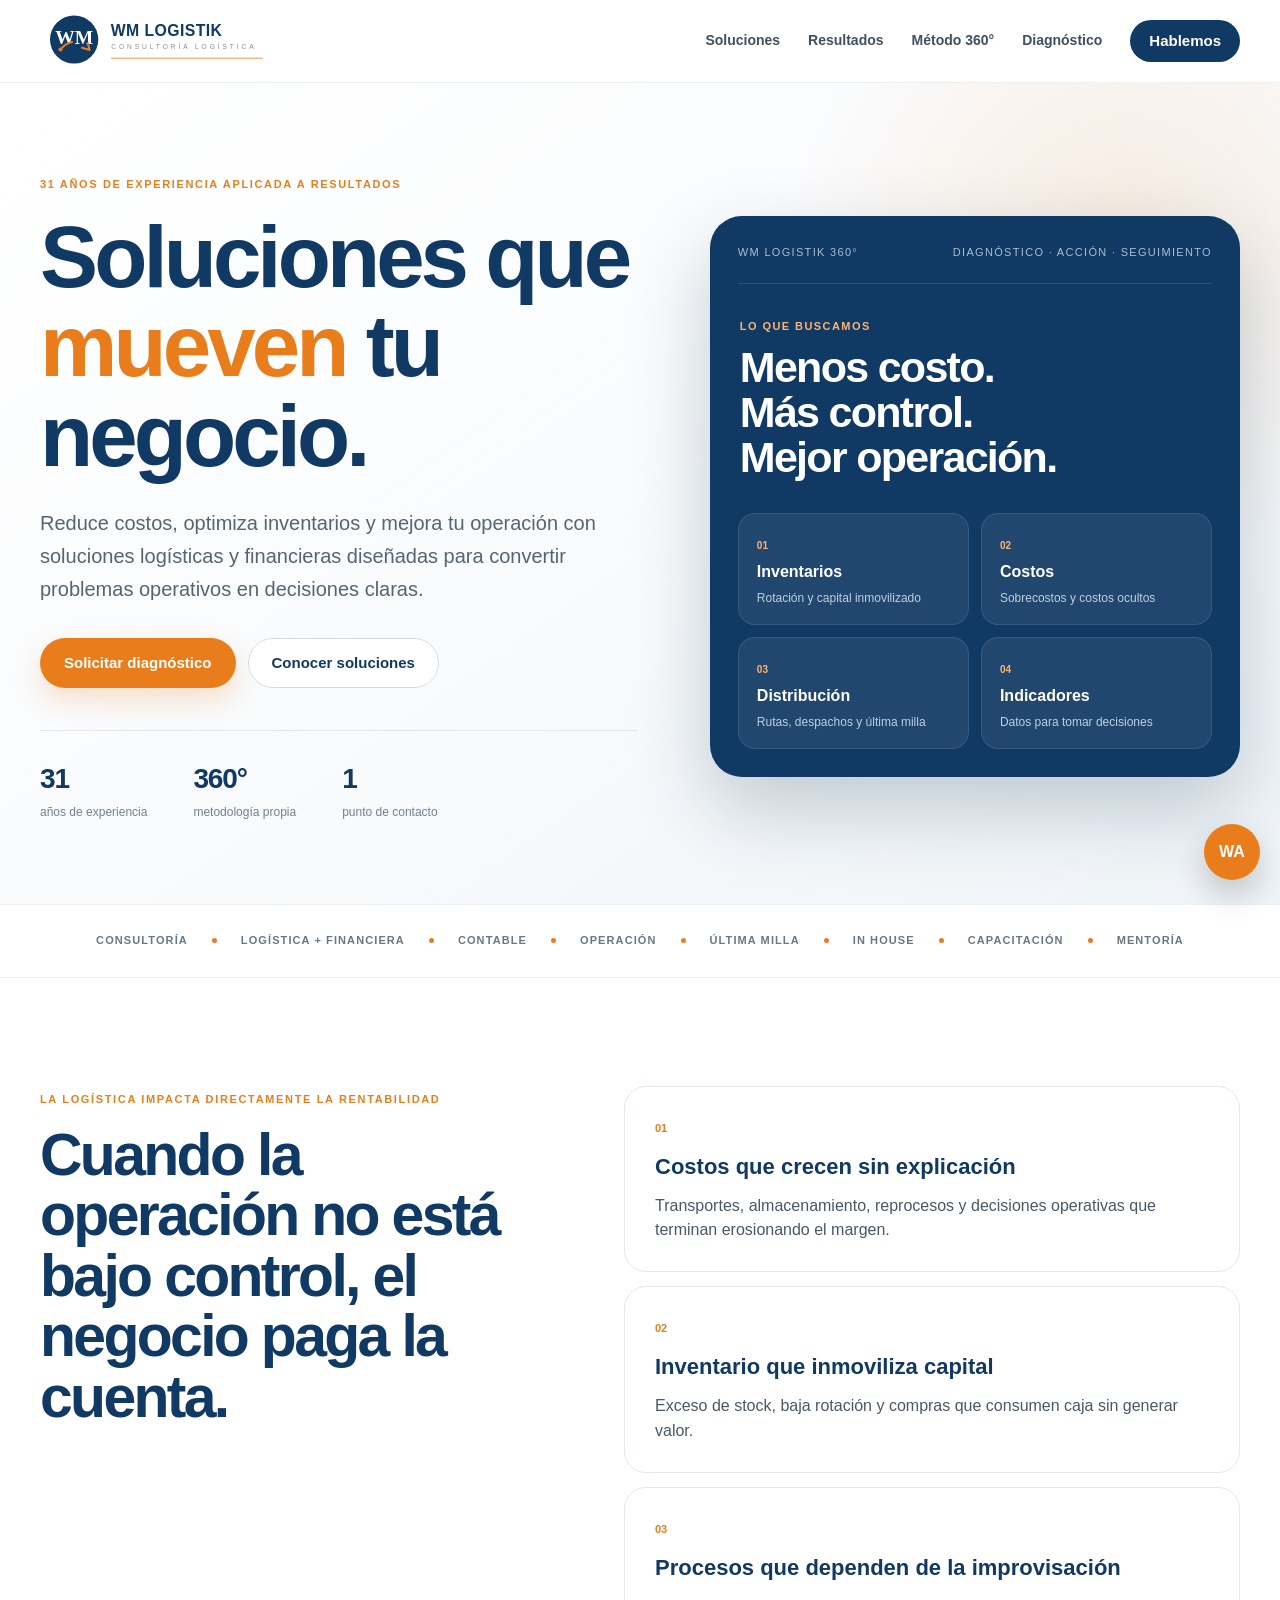
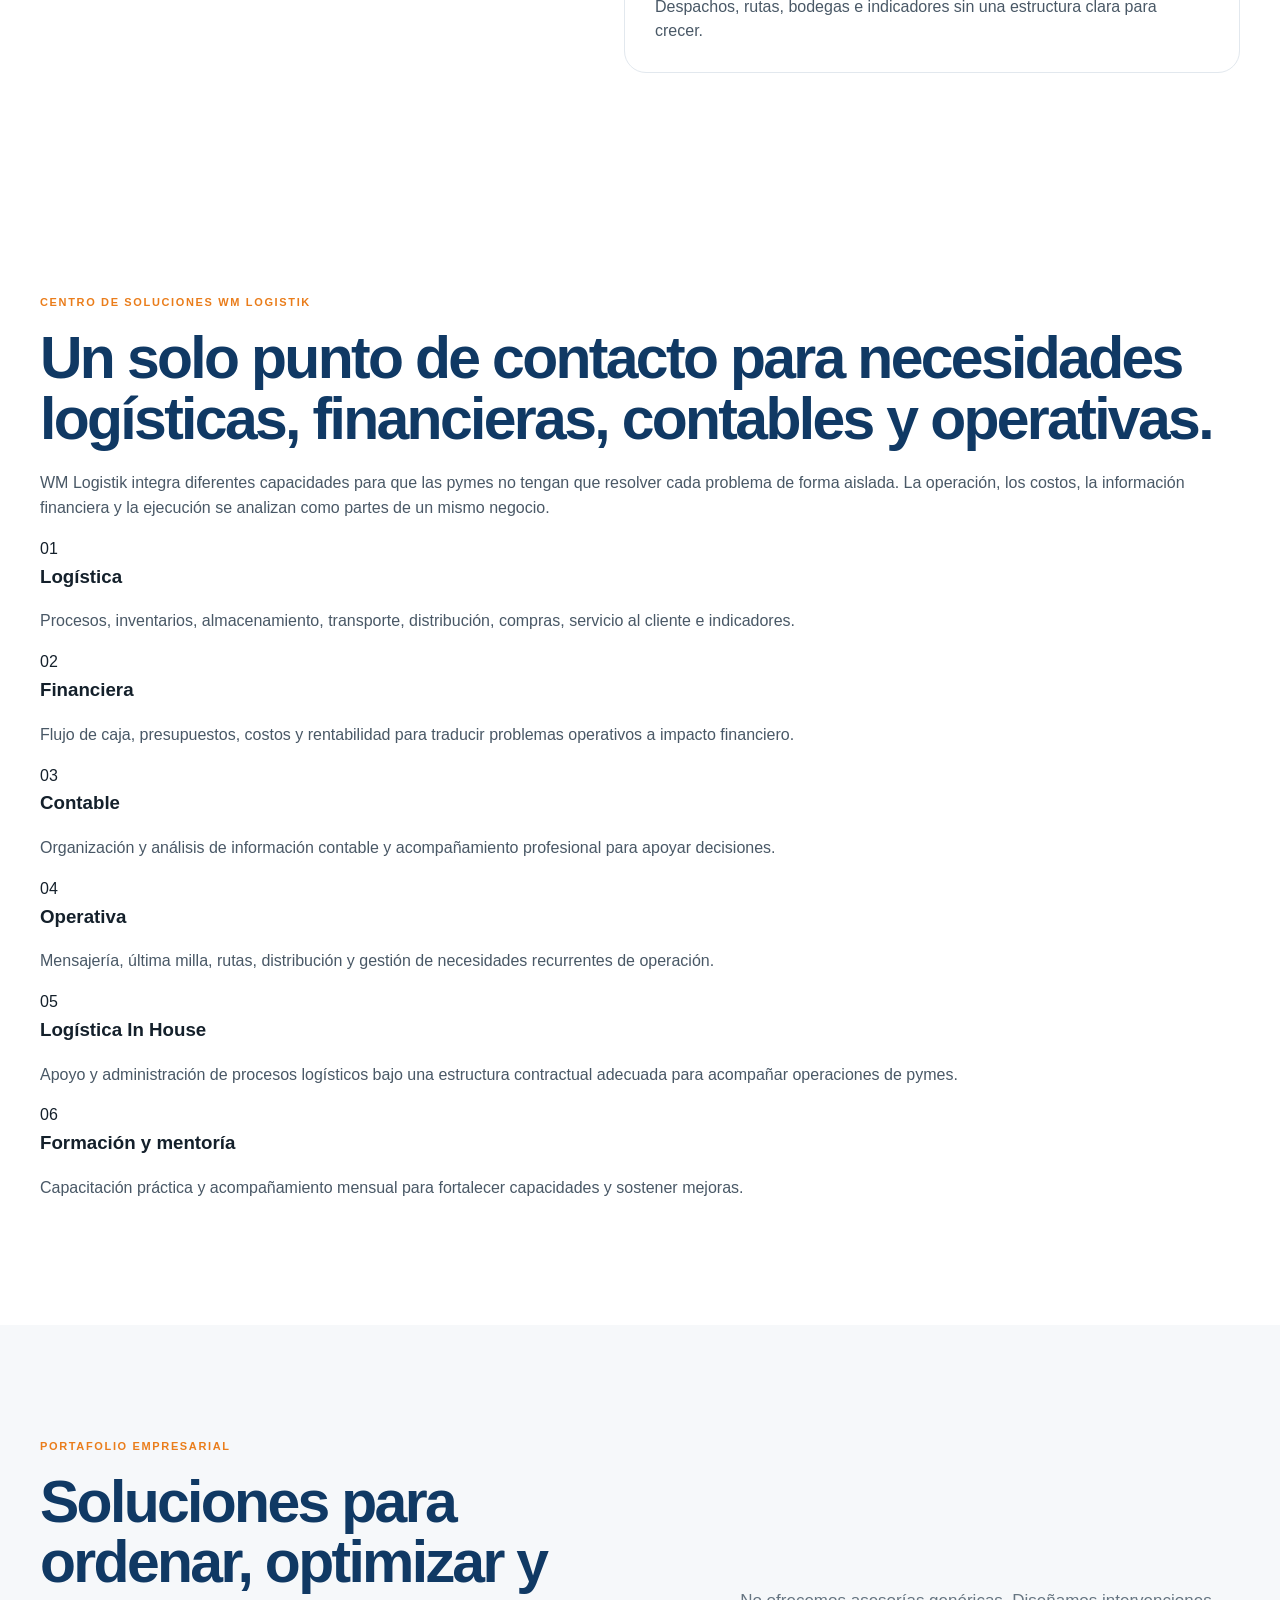
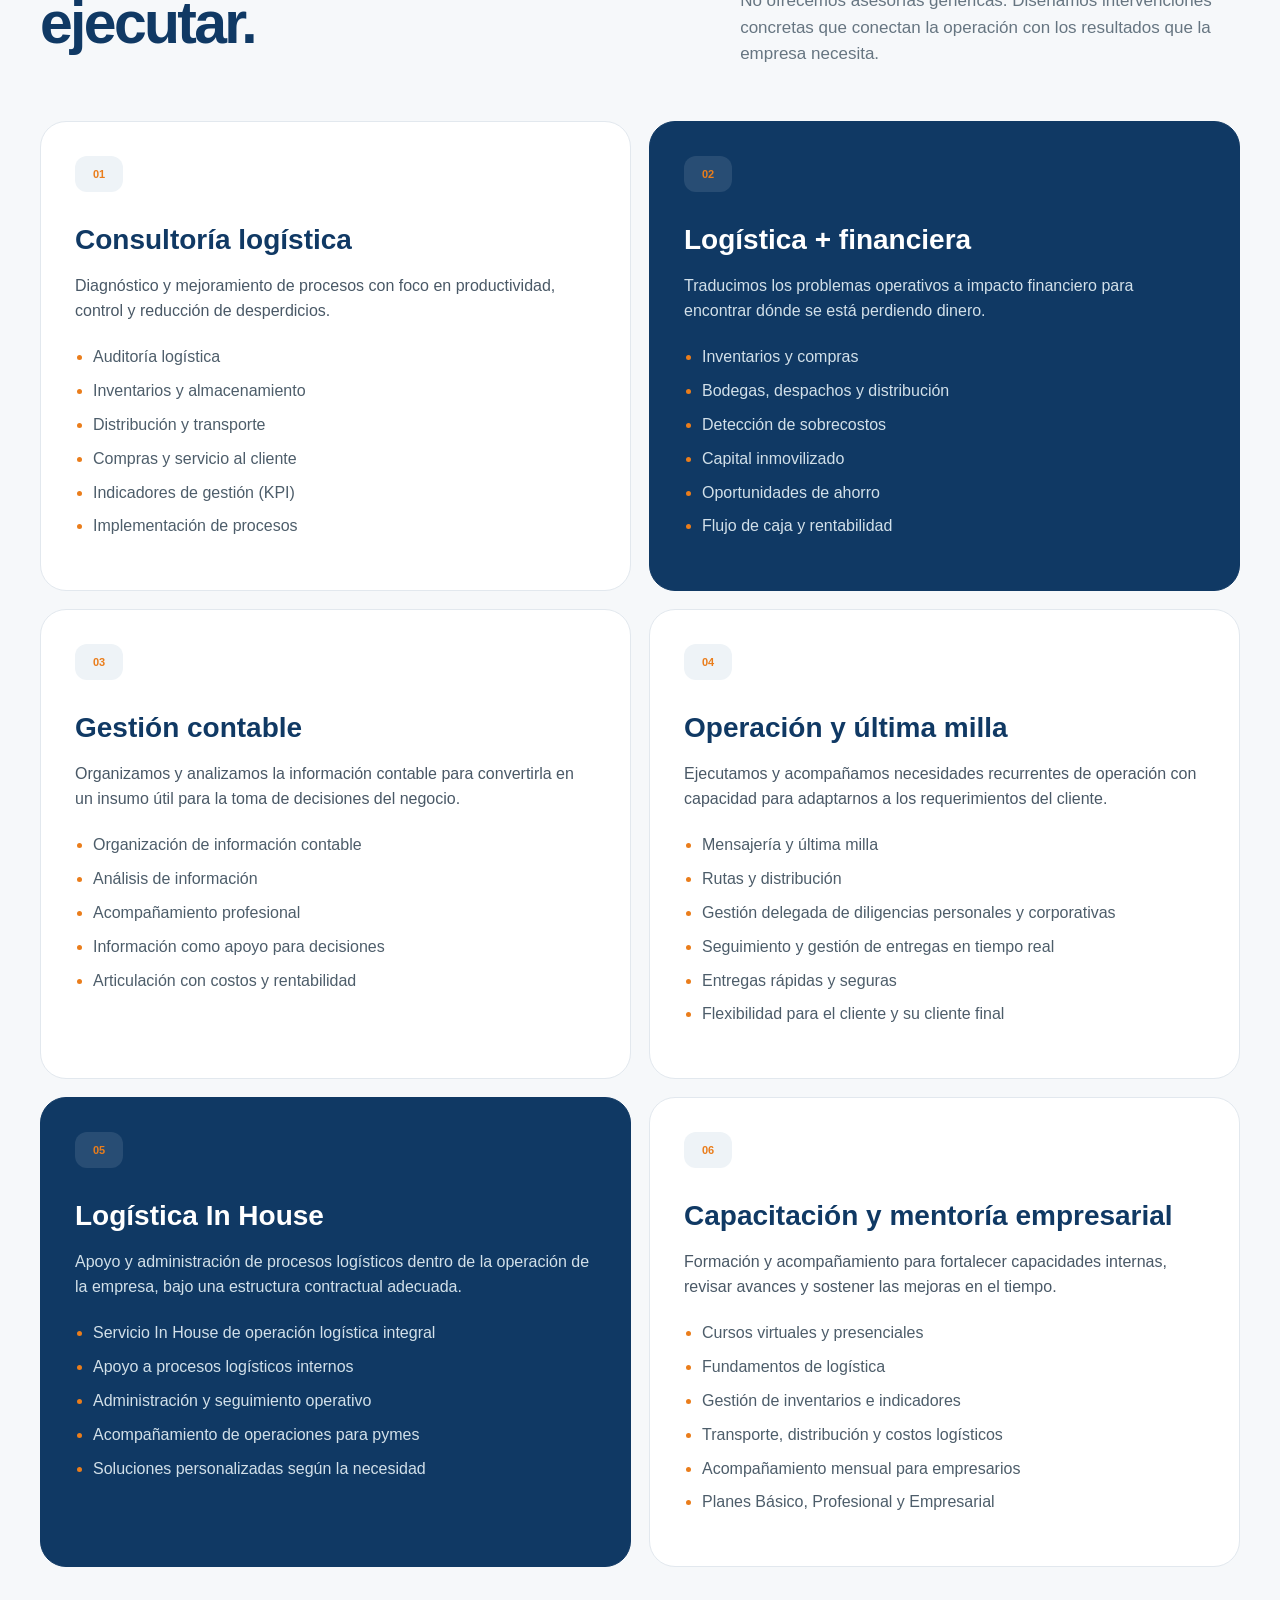
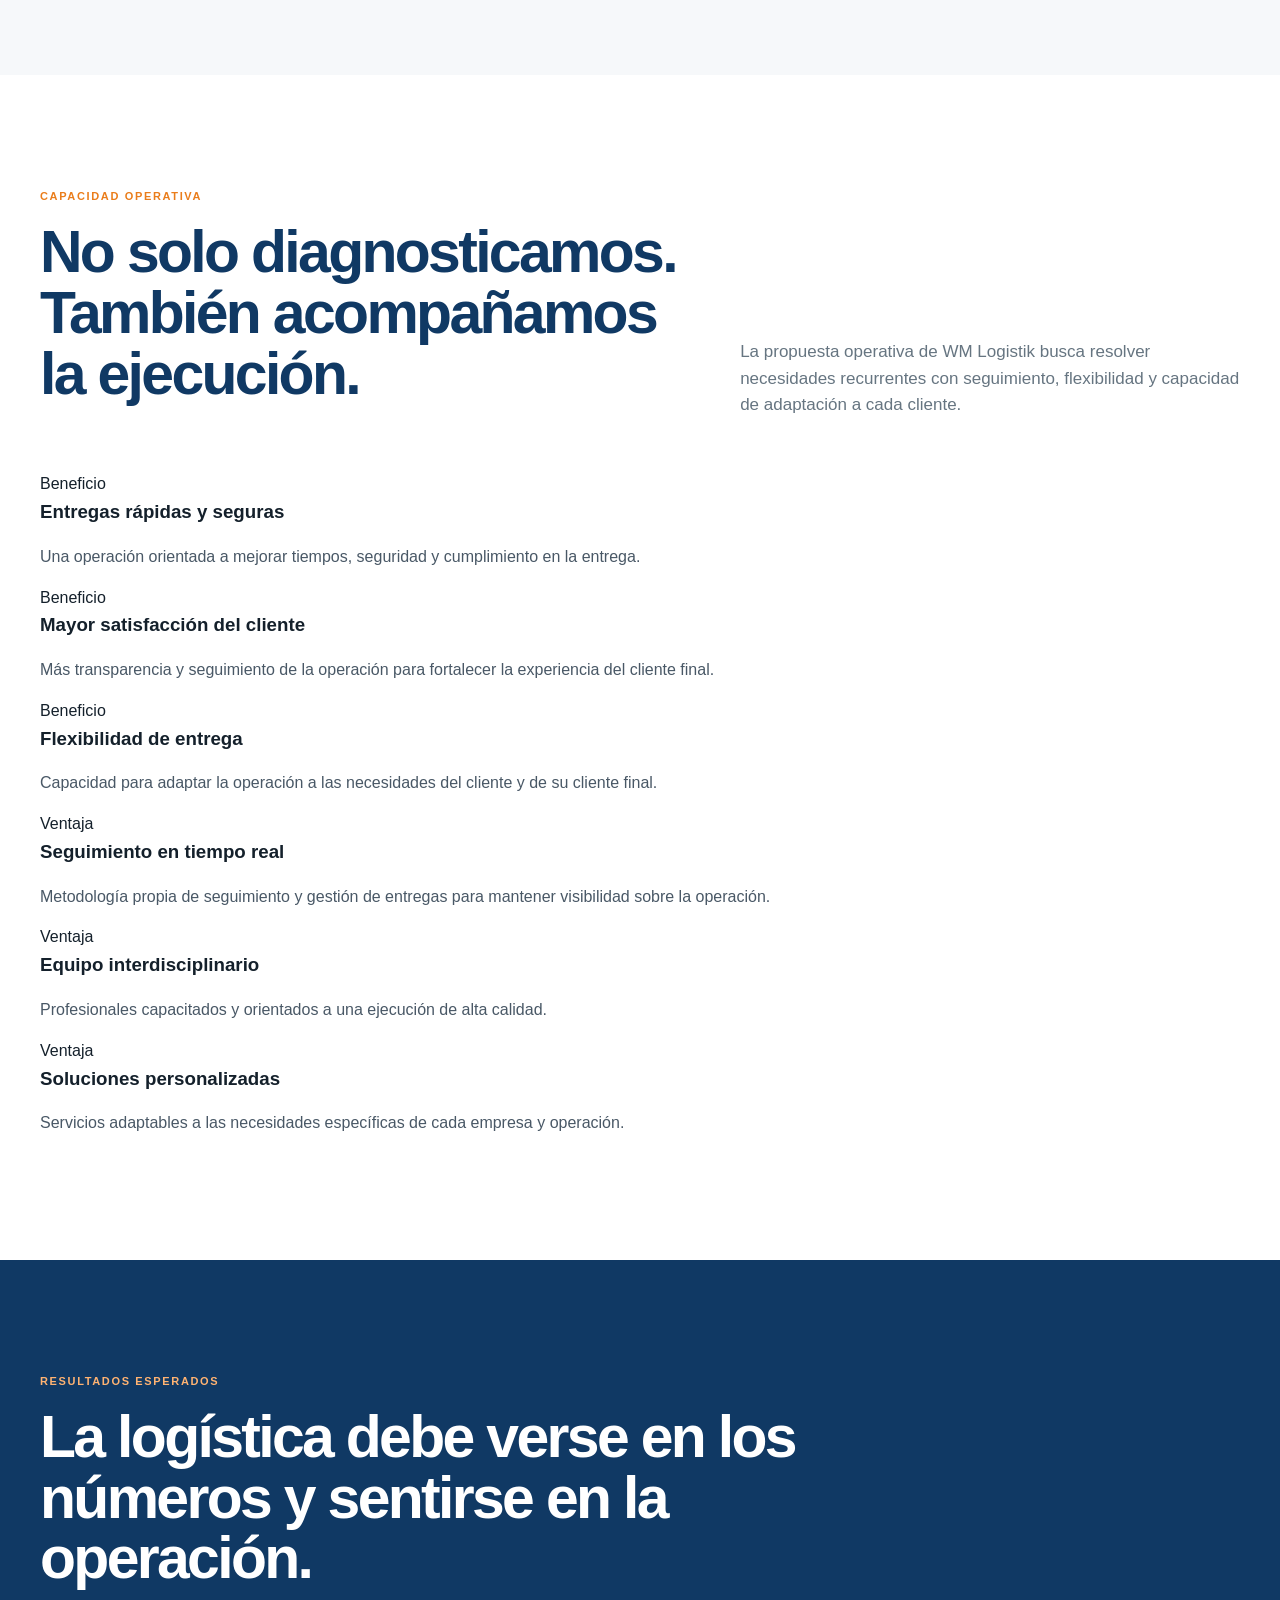
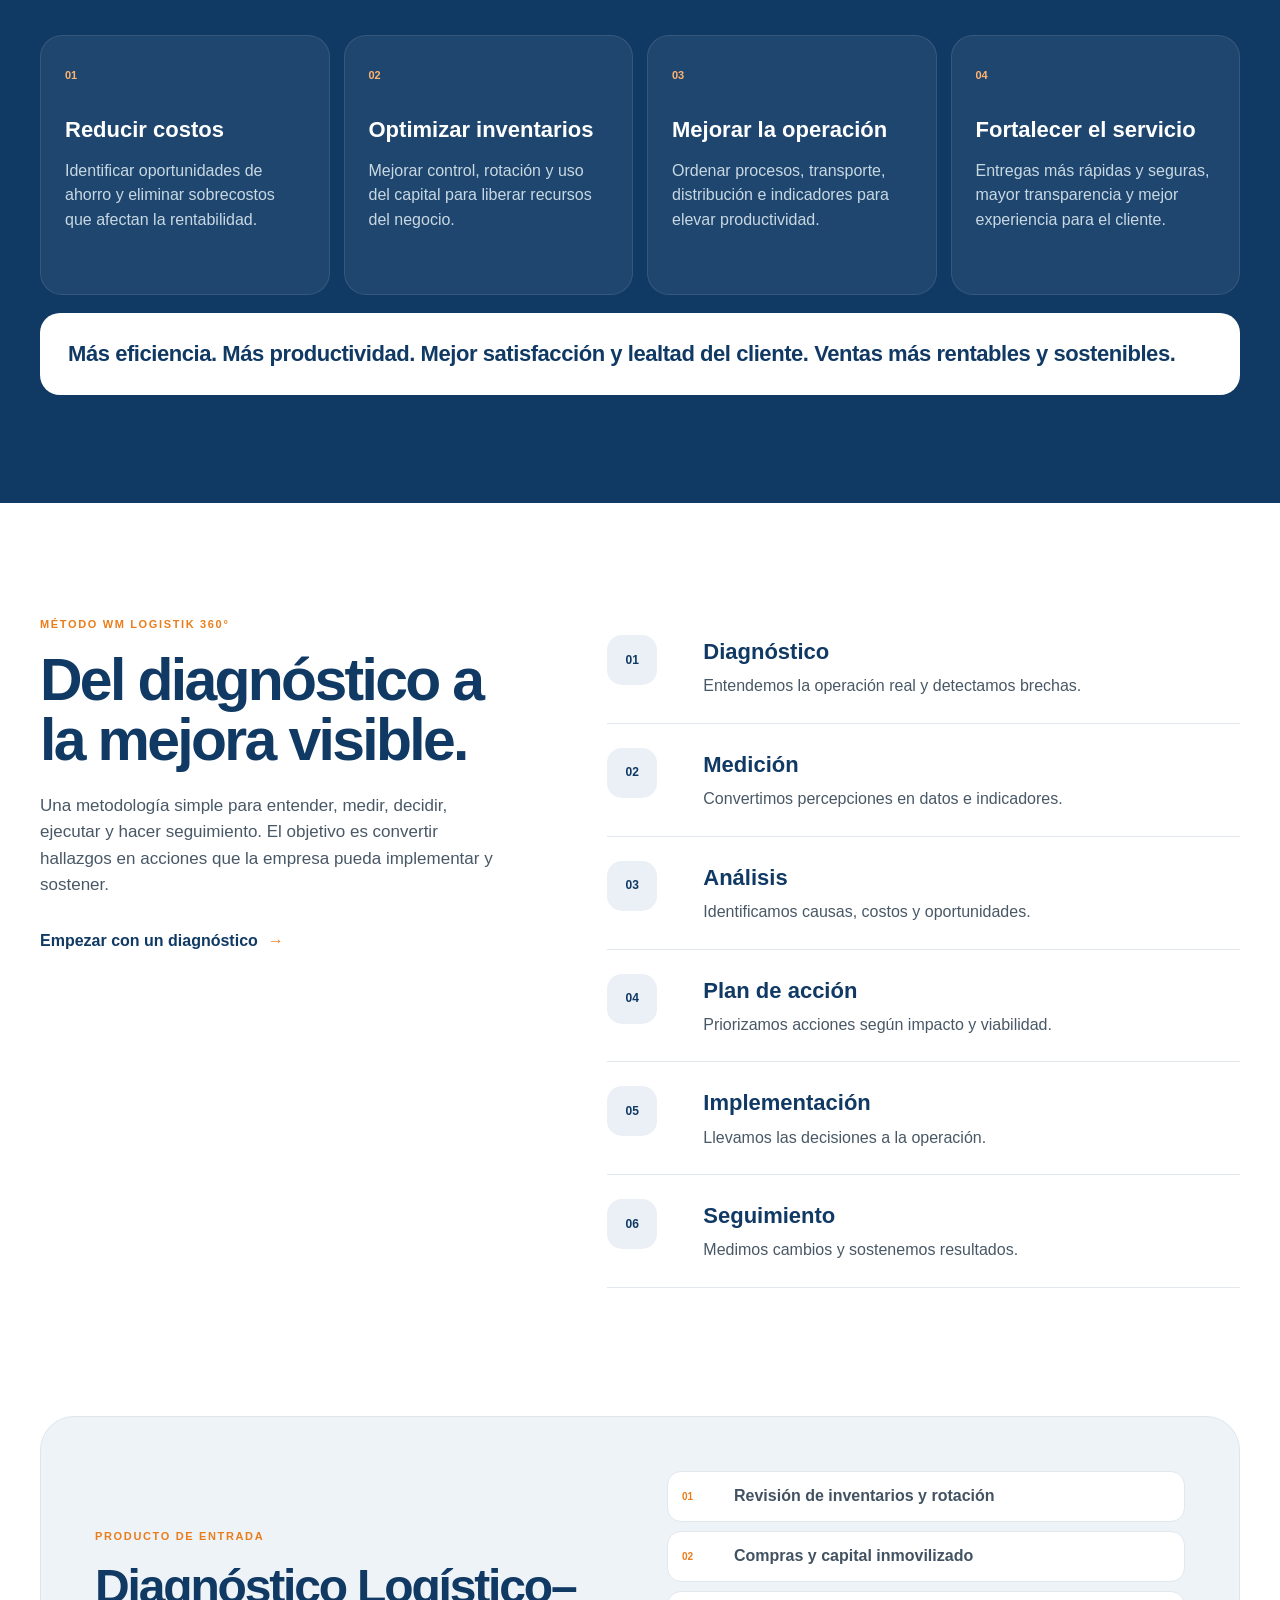
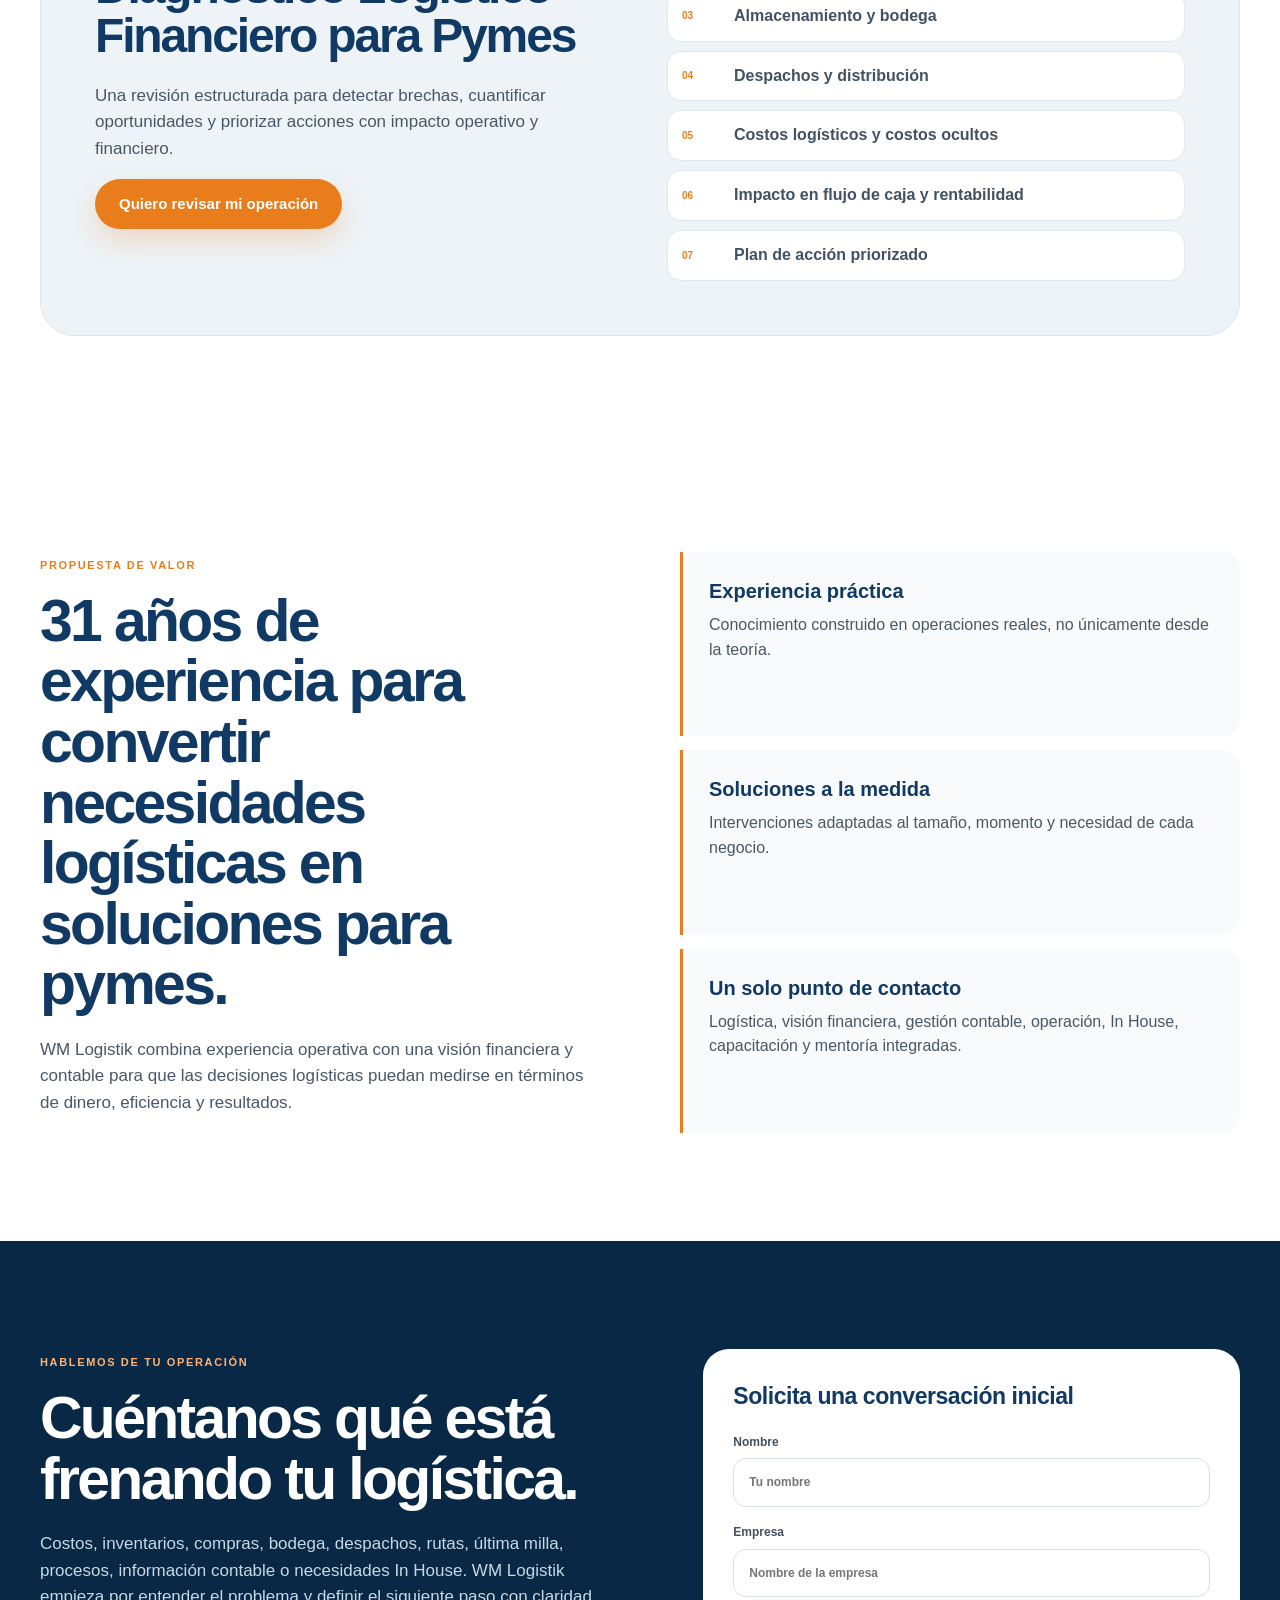
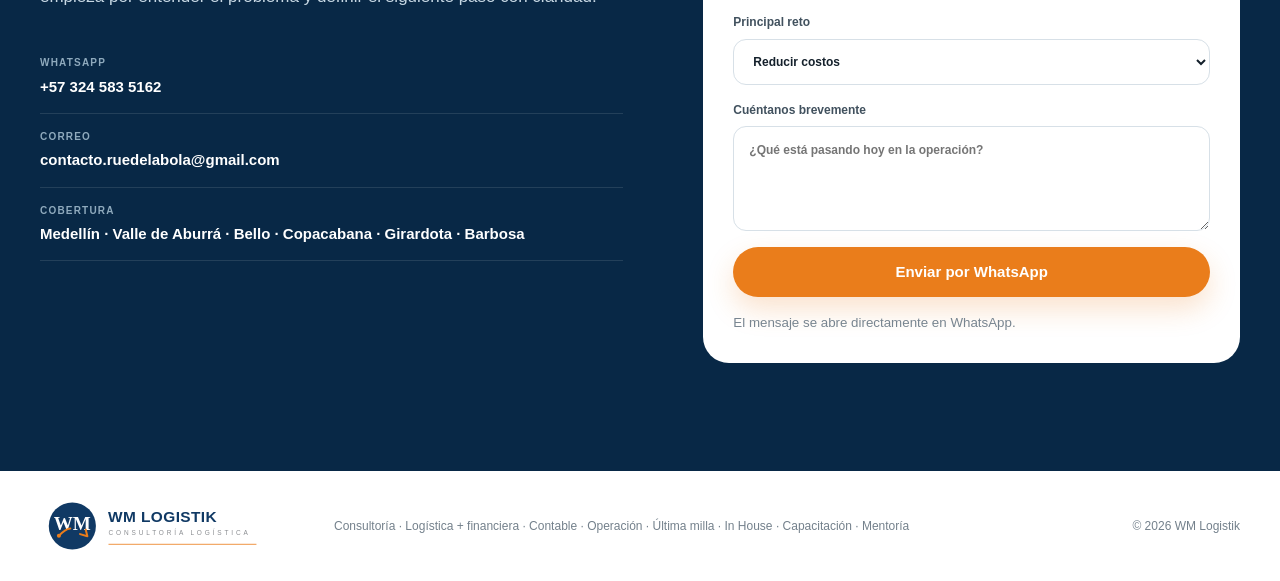
==== index.html @ c8889254 "Add complete WM Logistik solution center and missing commercial services" ====
<!doctype html><html lang="es"><head><meta charset="utf-8" /><meta name="viewport" content="width=device-width, initial-scale=1" /><title>WM Logistik | Soluciones que mueven tu negocio</title><meta name="description" content="Centro de soluciones para pymes: consultoría logística, logística-financiera, gestión contable, operación, última milla, logística In House, capacitación y mentoría. Soluciones prácticas para reducir costos y mejorar resultados." /><meta name="theme-color" content="#103964" /><meta property="og:title" content="WM Logistik | Soluciones que mueven tu negocio" /><meta property="og:description" content="Reduce costos. Ordena procesos. Optimiza inventarios. Mejora tu operación con WM Logistik." /><meta property="og:type" content="website" /><link rel="icon" href="assets/favicon.svg" type="image/svg+xml" /><link rel="stylesheet" href="styles.css" /><script type="application/ld+json">{"@context":"https://schema.org","@type":"ProfessionalService","name":"WM Logistik","description":"Centro de soluciones para pymes con consultoría logística, logística-financiera, gestión contable, operación, última milla, logística In House, capacitación y mentoría.","telephone":"+57 324 583 5162","email":"contacto.ruedelabola@gmail.com","areaServed":["Medellín","Valle de Aburrá","Bello","Copacabana","Girardota","Barbosa"]}</script></head><body><a class="skip-link" href="#contenido">Ir al contenido</a><header class="site-header" id="inicio"><div class="container header-inner"><a class="brand" href="#inicio" aria-label="WM Logistik, inicio"><img src="assets/wm-logistik-logo.svg" alt="WM Logistik Consultoría Logística" /></a><button class="menu-toggle" aria-label="Abrir menú" aria-expanded="false">☰</button><nav class="nav" aria-label="Navegación principal"><a href="#soluciones">Soluciones</a><a href="#resultados">Resultados</a><a href="#metodo">Método 360°</a><a href="#diagnostico">Diagnóstico</a><a class="btn btn-dark btn-sm" href="#contacto">Hablemos</a></nav></div></header><main id="contenido"><section class="hero"><div class="container hero-grid"><div class="hero-copy reveal"><span class="kicker">31 años de experiencia aplicada a resultados</span><h1>Soluciones que <em>mueven</em> tu negocio.</h1><p class="hero-lead">Reduce costos, optimiza inventarios y mejora tu operación con soluciones logísticas y financieras diseñadas para convertir problemas operativos en decisiones claras.</p><div class="hero-actions"><a class="btn btn-orange" href="#diagnostico">Solicitar diagnóstico</a><a class="btn btn-outline" href="#soluciones">Conocer soluciones</a></div><div class="hero-proof"><div><strong>31</strong><span>años de experiencia</span></div><div><strong>360°</strong><span>metodología propia</span></div><div><strong>1</strong><span>punto de contacto</span></div></div></div><div class="hero-visual reveal delay-1" aria-label="Principales oportunidades de mejora logística"><div class="visual-topline"><span>WM LOGISTIK 360°</span><span>Diagnóstico · Acción · Seguimiento</span></div><div class="visual-main"><span class="visual-eyebrow">Lo que buscamos</span><strong>Menos costo.<br/>Más control.<br/>Mejor operación.</strong></div><div class="visual-grid"><div><span>01</span><b>Inventarios</b><small>Rotación y capital inmovilizado</small></div><div><span>02</span><b>Costos</b><small>Sobrecostos y costos ocultos</small></div><div><span>03</span><b>Distribución</b><small>Rutas, despachos y última milla</small></div><div><span>04</span><b>Indicadores</b><small>Datos para tomar decisiones</small></div></div></div></div></section><section class="logo-strip" aria-label="Áreas de servicio"><div class="container strip-inner"><span>Consultoría</span><i></i><span>Logística + financiera</span><i></i><span>Contable</span><i></i><span>Operación</span><i></i><span>Última milla</span><i></i><span>In House</span><i></i><span>Capacitación</span><i></i><span>Mentoría</span></div></section><section class="section problem-section"><div class="container problem-grid"><div class="section-intro reveal"><span class="kicker">La logística impacta directamente la rentabilidad</span><h2>Cuando la operación no está bajo control, el negocio paga la cuenta.</h2></div><div class="problem-cards reveal delay-1"><article><span>01</span><h3>Costos que crecen sin explicación</h3><p>Transportes, almacenamiento, reprocesos y decisiones operativas que terminan erosionando el margen.</p></article><article><span>02</span><h3>Inventario que inmoviliza capital</h3><p>Exceso de stock, baja rotación y compras que consumen caja sin generar valor.</p></article><article><span>03</span><h3>Procesos que dependen de la improvisación</h3><p>Despachos, rutas, bodegas e indicadores sin una estructura clara para crecer.</p></article></div></div></section><section class="section center-section" id="centro-soluciones"><div class="container center-grid"><div class="center-copy reveal"><span class="kicker">Centro de Soluciones WM Logistik</span><h2>Un solo punto de contacto para necesidades logísticas, financieras, contables y operativas.</h2><p>WM Logistik integra diferentes capacidades para que las pymes no tengan que resolver cada problema de forma aislada. La operación, los costos, la información financiera y la ejecución se analizan como partes de un mismo negocio.</p></div><div class="center-pillars reveal delay-1"><article><span>01</span><h3>Logística</h3><p>Procesos, inventarios, almacenamiento, transporte, distribución, compras, servicio al cliente e indicadores.</p></article><article><span>02</span><h3>Financiera</h3><p>Flujo de caja, presupuestos, costos y rentabilidad para traducir problemas operativos a impacto financiero.</p></article><article><span>03</span><h3>Contable</h3><p>Organización y análisis de información contable y acompañamiento profesional para apoyar decisiones.</p></article><article><span>04</span><h3>Operativa</h3><p>Mensajería, última milla, rutas, distribución y gestión de necesidades recurrentes de operación.</p></article><article><span>05</span><h3>Logística In House</h3><p>Apoyo y administración de procesos logísticos bajo una estructura contractual adecuada para acompañar operaciones de pymes.</p></article><article><span>06</span><h3>Formación y mentoría</h3><p>Capacitación práctica y acompañamiento mensual para fortalecer capacidades y sostener mejoras.</p></article></div></div></section><section class="section solutions-section" id="soluciones"><div class="container"><div class="section-head reveal"><div><span class="kicker">Portafolio empresarial</span><h2>Soluciones para ordenar, optimizar y ejecutar.</h2></div><p>No ofrecemos asesorías genéricas. Diseñamos intervenciones concretas que conectan la operación con los resultados que la empresa necesita.</p></div><div class="solution-grid"><article class="solution-card reveal"><div class="solution-icon">01</div><h3>Consultoría logística</h3><p>Diagnóstico y mejoramiento de procesos con foco en productividad, control y reducción de desperdicios.</p><ul><li>Auditoría logística</li><li>Inventarios y almacenamiento</li><li>Distribución y transporte</li><li>Compras y servicio al cliente</li><li>Indicadores de gestión (KPI)</li><li>Implementación de procesos</li></ul></article><article class="solution-card dark reveal delay-1"><div class="solution-icon">02</div><h3>Logística + financiera</h3><p>Traducimos los problemas operativos a impacto financiero para encontrar dónde se está perdiendo dinero.</p><ul><li>Inventarios y compras</li><li>Bodegas, despachos y distribución</li><li>Detección de sobrecostos</li><li>Capital inmovilizado</li><li>Oportunidades de ahorro</li><li>Flujo de caja y rentabilidad</li></ul></article><article class="solution-card reveal delay-2"><div class="solution-icon">03</div><h3>Gestión contable</h3><p>Organizamos y analizamos la información contable para convertirla en un insumo útil para la toma de decisiones del negocio.</p><ul><li>Organización de información contable</li><li>Análisis de información</li><li>Acompañamiento profesional</li><li>Información como apoyo para decisiones</li><li>Articulación con costos y rentabilidad</li></ul></article><article class="solution-card reveal"><div class="solution-icon">04</div><h3>Operación y última milla</h3><p>Ejecutamos y acompañamos necesidades recurrentes de operación con capacidad para adaptarnos a los requerimientos del cliente.</p><ul><li>Mensajería y última milla</li><li>Rutas y distribución</li><li>Gestión delegada de diligencias personales y corporativas</li><li>Seguimiento y gestión de entregas en tiempo real</li><li>Entregas rápidas y seguras</li><li>Flexibilidad para el cliente y su cliente final</li></ul></article><article class="solution-card dark reveal delay-1"><div class="solution-icon">05</div><h3>Logística In House</h3><p>Apoyo y administración de procesos logísticos dentro de la operación de la empresa, bajo una estructura contractual adecuada.</p><ul><li>Servicio In House de operación logística integral</li><li>Apoyo a procesos logísticos internos</li><li>Administración y seguimiento operativo</li><li>Acompañamiento de operaciones para pymes</li><li>Soluciones personalizadas según la necesidad</li></ul></article><article class="solution-card reveal delay-2"><div class="solution-icon">06</div><h3>Capacitación y mentoría empresarial</h3><p>Formación y acompañamiento para fortalecer capacidades internas, revisar avances y sostener las mejoras en el tiempo.</p><ul><li>Cursos virtuales y presenciales</li><li>Fundamentos de logística</li><li>Gestión de inventarios e indicadores</li><li>Transporte, distribución y costos logísticos</li><li>Acompañamiento mensual para empresarios</li><li>Planes Básico, Profesional y Empresarial</li></ul></article></div></div></section><section class="section operations-section" id="operacion"><div class="container"><div class="section-head reveal"><div><span class="kicker">Capacidad operativa</span><h2>No solo diagnosticamos. También acompañamos la ejecución.</h2></div><p>La propuesta operativa de WM Logistik busca resolver necesidades recurrentes con seguimiento, flexibilidad y capacidad de adaptación a cada cliente.</p></div><div class="operations-grid"><article class="operation-card reveal"><span>Beneficio</span><h3>Entregas rápidas y seguras</h3><p>Una operación orientada a mejorar tiempos, seguridad y cumplimiento en la entrega.</p></article><article class="operation-card reveal delay-1"><span>Beneficio</span><h3>Mayor satisfacción del cliente</h3><p>Más transparencia y seguimiento de la operación para fortalecer la experiencia del cliente final.</p></article><article class="operation-card reveal delay-2"><span>Beneficio</span><h3>Flexibilidad de entrega</h3><p>Capacidad para adaptar la operación a las necesidades del cliente y de su cliente final.</p></article><article class="operation-card reveal"><span>Ventaja</span><h3>Seguimiento en tiempo real</h3><p>Metodología propia de seguimiento y gestión de entregas para mantener visibilidad sobre la operación.</p></article><article class="operation-card reveal delay-1"><span>Ventaja</span><h3>Equipo interdisciplinario</h3><p>Profesionales capacitados y orientados a una ejecución de alta calidad.</p></article><article class="operation-card reveal delay-2"><span>Ventaja</span><h3>Soluciones personalizadas</h3><p>Servicios adaptables a las necesidades específicas de cada empresa y operación.</p></article></div></div></section><section class="section results-section" id="resultados"><div class="container"><div class="results-top reveal"><span class="kicker light">Resultados esperados</span><h2>La logística debe verse en los números y sentirse en la operación.</h2></div><div class="results-grid"><article class="result-item reveal"><strong>01</strong><h3>Reducir costos</h3><p>Identificar oportunidades de ahorro y eliminar sobrecostos que afectan la rentabilidad.</p></article><article class="result-item reveal delay-1"><strong>02</strong><h3>Optimizar inventarios</h3><p>Mejorar control, rotación y uso del capital para liberar recursos del negocio.</p></article><article class="result-item reveal delay-2"><strong>03</strong><h3>Mejorar la operación</h3><p>Ordenar procesos, transporte, distribución e indicadores para elevar productividad.</p></article><article class="result-item reveal"><strong>04</strong><h3>Fortalecer el servicio</h3><p>Entregas más rápidas y seguras, mayor transparencia y mejor experiencia para el cliente.</p></article></div><div class="result-statement reveal">Más eficiencia. Más productividad. Mejor satisfacción y lealtad del cliente. Ventas más rentables y sostenibles.</div></div></section><section class="section method-section" id="metodo"><div class="container method-layout"><div class="method-copy reveal"><span class="kicker">Método WM Logistik 360°</span><h2>Del diagnóstico a la mejora visible.</h2><p>Una metodología simple para entender, medir, decidir, ejecutar y hacer seguimiento. El objetivo es convertir hallazgos en acciones que la empresa pueda implementar y sostener.</p><a class="inline-link" href="#diagnostico">Empezar con un diagnóstico <span>→</span></a></div><div class="method-steps reveal delay-1"><article><span>01</span><div><h3>Diagnóstico</h3><p>Entendemos la operación real y detectamos brechas.</p></div></article><article><span>02</span><div><h3>Medición</h3><p>Convertimos percepciones en datos e indicadores.</p></div></article><article><span>03</span><div><h3>Análisis</h3><p>Identificamos causas, costos y oportunidades.</p></div></article><article><span>04</span><div><h3>Plan de acción</h3><p>Priorizamos acciones según impacto y viabilidad.</p></div></article><article><span>05</span><div><h3>Implementación</h3><p>Llevamos las decisiones a la operación.</p></div></article><article><span>06</span><div><h3>Seguimiento</h3><p>Medimos cambios y sostenemos resultados.</p></div></article></div></div></section><section class="section diagnostic-section" id="diagnostico"><div class="container diagnostic-card reveal"><div class="diagnostic-copy"><span class="kicker">Producto de entrada</span><h2>Diagnóstico Logístico–Financiero para Pymes</h2><p>Una revisión estructurada para detectar brechas, cuantificar oportunidades y priorizar acciones con impacto operativo y financiero.</p><a class="btn btn-orange" href="#contacto">Quiero revisar mi operación</a></div><div class="diagnostic-list"><div><span>01</span><p>Revisión de inventarios y rotación</p></div><div><span>02</span><p>Compras y capital inmovilizado</p></div><div><span>03</span><p>Almacenamiento y bodega</p></div><div><span>04</span><p>Despachos y distribución</p></div><div><span>05</span><p>Costos logísticos y costos ocultos</p></div><div><span>06</span><p>Impacto en flujo de caja y rentabilidad</p></div><div><span>07</span><p>Plan de acción priorizado</p></div></div></div></section><section class="section value-section"><div class="container value-grid"><div class="value-copy reveal"><span class="kicker">Propuesta de valor</span><h2>31 años de experiencia para convertir necesidades logísticas en soluciones para pymes.</h2><p>WM Logistik combina experiencia operativa con una visión financiera y contable para que las decisiones logísticas puedan medirse en términos de dinero, eficiencia y resultados.</p></div><div class="value-points reveal delay-1"><article><h3>Experiencia práctica</h3><p>Conocimiento construido en operaciones reales, no únicamente desde la teoría.</p></article><article><h3>Soluciones a la medida</h3><p>Intervenciones adaptadas al tamaño, momento y necesidad de cada negocio.</p></article><article><h3>Un solo punto de contacto</h3><p>Logística, visión financiera, gestión contable, operación, In House, capacitación y mentoría integradas.</p></article></div></div></section><section class="section contact-section" id="contacto"><div class="container contact-grid"><div class="contact-copy reveal"><span class="kicker light">Hablemos de tu operación</span><h2>Cuéntanos qué está frenando tu logística.</h2><p>Costos, inventarios, compras, bodega, despachos, rutas, última milla, procesos, información contable o necesidades In House. WM Logistik empieza por entender el problema y definir el siguiente paso con claridad.</p><div class="contact-data"><a href="https://wa.me/573245835162?text=Hola%20WM%20Logistik.%20Quiero%20revisar%20la%20operaci%C3%B3n%20log%C3%ADstica%20de%20mi%20empresa." target="_blank" rel="noopener"><span>WhatsApp</span><strong>+57 324 583 5162</strong></a><a href="mailto:contacto.ruedelabola@gmail.com"><span>Correo</span><strong>contacto.ruedelabola@gmail.com</strong></a><div><span>Cobertura</span><strong>Medellín · Valle de Aburrá · Bello · Copacabana · Girardota · Barbosa</strong></div></div></div><form class="contact-form reveal delay-1" id="whatsapp-form"><div class="form-title">Solicita una conversación inicial</div><label>Nombre<input id="name" type="text" autocomplete="name" required placeholder="Tu nombre" /></label><label>Empresa<input id="company" type="text" autocomplete="organization" placeholder="Nombre de la empresa" /></label><label>Principal reto<select id="challenge"><option>Reducir costos</option><option>Optimizar inventarios</option><option>Compras / capital inmovilizado</option><option>Bodega / almacenamiento</option><option>Despachos / distribución</option><option>Transporte / rutas</option><option>Procesos / KPI</option><option>Gestión contable</option><option>Última milla / mensajería</option><option>Logística In House</option><option>Diligencias corporativas</option><option>Capacitación / mentoría</option><option>Otro</option></select></label><label>Cuéntanos brevemente<textarea id="message" rows="4" placeholder="¿Qué está pasando hoy en la operación?"></textarea></label><button class="btn btn-orange" type="submit">Enviar por WhatsApp</button><small>El mensaje se abre directamente en WhatsApp.</small></form></div></section></main><footer class="footer"><div class="container footer-inner"><img src="assets/wm-logistik-logo.svg" alt="WM Logistik" /><p>Consultoría · Logística + financiera · Contable · Operación · Última milla · In House · Capacitación · Mentoría</p><p>© <span id="year"></span> WM Logistik</p></div></footer><a class="whatsapp-float" href="https://wa.me/573245835162?text=Hola%20WM%20Logistik.%20Quiero%20informaci%C3%B3n." target="_blank" rel="noopener" aria-label="Abrir WhatsApp">WA</a><script src="script.js"></script></body></html>
---- styles.css ----
:root{
  --navy:#103964;
  --navy-deep:#082846;
  --navy-soft:#eaf0f6;
  --orange:#ea7d1b;
  --orange-dark:#cf6810;
  --ink:#14202b;
  --text:#495866;
  --muted:#74818d;
  --line:#e2e8ee;
  --soft:#f6f8fa;
  --white:#fff;
  --radius:26px;
  --shadow:0 28px 70px rgba(16,57,100,.11);
}
*{box-sizing:border-box}
html{scroll-behavior:smooth}
body{margin:0;font-family:Inter,ui-sans-serif,-apple-system,BlinkMacSystemFont,"Segoe UI",sans-serif;color:var(--ink);background:#fff;line-height:1.55}
a{color:inherit;text-decoration:none}
img{display:block;max-width:100%}
.container{width:min(1200px,calc(100% - 44px));margin:auto}
.skip-link{position:absolute;left:-999px}.skip-link:focus{left:14px;top:14px;z-index:999;background:#fff;padding:10px 14px;border-radius:10px;box-shadow:var(--shadow)}
.site-header{position:sticky;top:0;z-index:80;background:rgba(255,255,255,.94);backdrop-filter:blur(18px);border-bottom:1px solid rgba(16,57,100,.08)}
.header-inner{height:82px;display:flex;align-items:center;justify-content:space-between;gap:28px}
.brand{width:258px;height:58px;overflow:hidden;display:block}.brand img{width:258px;height:auto;transform:translateY(-2px)}
.nav{display:flex;align-items:center;gap:28px;font-size:14px;font-weight:700;color:#40505f}.nav>a:not(.btn):hover{color:var(--orange)}
.menu-toggle{display:none;border:0;background:transparent;font-size:28px;color:var(--navy)}
.btn{display:inline-flex;align-items:center;justify-content:center;min-height:50px;padding:0 23px;border-radius:999px;border:1px solid transparent;font-size:15px;font-weight:800;transition:.2s ease;cursor:pointer}.btn:hover{transform:translateY(-2px)}.btn-sm{min-height:42px;padding:0 18px}
.btn-orange{background:var(--orange);color:#fff;box-shadow:0 12px 28px rgba(234,125,27,.22)}.btn-orange:hover{background:var(--orange-dark)}
.btn-dark{background:var(--navy);color:#fff}.btn-dark:hover{background:var(--navy-deep)}
.btn-outline{background:#fff;border-color:#d3dce5;color:var(--navy)}.btn-outline:hover{border-color:#aebdca}
.kicker{text-transform:uppercase;letter-spacing:.15em;font-size:11px;font-weight:900;color:var(--orange)}.kicker.light{color:#ffb372}
h1,h2,h3,p{margin-top:0}.hero h1,.section h2{letter-spacing:-.045em;line-height:1.03;color:var(--navy)}
.hero{padding:88px 0 82px;background:linear-gradient(145deg,#fff 0%,#f8fafc 58%,#eff4f8 100%);position:relative;overflow:hidden}
.hero:after{content:"";position:absolute;right:-180px;top:-180px;width:680px;height:680px;border-radius:50%;background:radial-gradient(circle,rgba(234,125,27,.12),rgba(234,125,27,0) 68%);pointer-events:none}
.hero-grid{display:grid;grid-template-columns:1.06fr .94fr;gap:72px;align-items:center;position:relative;z-index:1}
.hero h1{font-size:clamp(56px,6.8vw,92px);margin:16px 0 26px;max-width:760px}.hero h1 em{font-style:normal;color:var(--orange)}
.hero-lead{font-size:20px;color:#556572;max-width:700px;line-height:1.65}.hero-actions{display:flex;gap:12px;margin:32px 0 42px}
.hero-proof{display:flex;gap:46px;padding-top:26px;border-top:1px solid var(--line)}.hero-proof div{display:grid;gap:3px}.hero-proof strong{font-size:28px;color:var(--navy);letter-spacing:-.04em}.hero-proof span{font-size:12px;color:var(--muted)}
.hero-visual{background:var(--navy);color:#fff;border-radius:32px;padding:28px;box-shadow:0 32px 80px rgba(8,40,70,.22)}
.visual-topline{display:flex;justify-content:space-between;gap:20px;font-size:11px;text-transform:uppercase;letter-spacing:.12em;color:#a9bed0;padding-bottom:22px;border-bottom:1px solid rgba(255,255,255,.12)}
.visual-main{padding:34px 2px}.visual-eyebrow{display:block;color:#ffb372;font-size:11px;text-transform:uppercase;letter-spacing:.13em;font-weight:850;margin-bottom:10px}.visual-main strong{font-size:43px;line-height:1.03;letter-spacing:-.04em}
.visual-grid{display:grid;grid-template-columns:1fr 1fr;gap:12px}.visual-grid div{padding:18px;background:rgba(255,255,255,.075);border:1px solid rgba(255,255,255,.1);border-radius:17px}.visual-grid span{font-size:10px;color:#ffb372;font-weight:900}.visual-grid b{display:block;font-size:16px;margin:3px 0 5px}.visual-grid small{font-size:12px;color:#bdd0df;line-height:1.35;display:block}
.logo-strip{border-block:1px solid #edf1f4;background:#fff}.strip-inner{min-height:72px;display:flex;align-items:center;justify-content:center;gap:24px;white-space:nowrap;overflow:auto;color:#687785;text-transform:uppercase;letter-spacing:.1em;font-size:11px;font-weight:850}.strip-inner i{width:5px;height:5px;background:var(--orange);border-radius:50%;flex:0 0 auto}
.section{padding:108px 0}.section h2{font-size:clamp(40px,4.6vw,64px);margin:14px 0 22px}.section p{color:var(--text)}
.problem-section{background:#fff}.problem-grid{display:grid;grid-template-columns:.9fr 1.1fr;gap:80px;align-items:start}.section-intro{position:sticky;top:120px}.problem-cards{display:grid;gap:14px}.problem-cards article{padding:28px 30px;border:1px solid var(--line);border-radius:22px;background:#fff}.problem-cards article span{font-size:11px;font-weight:900;color:var(--orange)}.problem-cards h3{font-size:22px;color:var(--navy);margin:10px 0}.problem-cards p{margin:0}
.solutions-section{background:var(--soft)}.section-head{display:grid;grid-template-columns:1.12fr .88fr;gap:64px;align-items:end;margin-bottom:46px}.section-head p{font-size:17px;margin:0 0 8px;color:#667581}
.solution-grid{display:grid;grid-template-columns:1fr 1fr;gap:18px}.solution-card{background:#fff;border:1px solid var(--line);border-radius:var(--radius);padding:34px;min-height:470px;transition:.25s ease}.solution-card:hover{transform:translateY(-4px);box-shadow:var(--shadow)}.solution-card.dark{background:var(--navy);color:#fff;border-color:var(--navy)}.solution-icon{width:48px;height:36px;border-radius:12px;background:#eef3f7;display:grid;place-items:center;color:var(--orange);font-size:11px;font-weight:900}.dark .solution-icon{background:rgba(255,255,255,.1)}.solution-card h3{font-size:28px;color:var(--navy);margin:26px 0 12px}.solution-card p{font-size:16px;margin-bottom:22px}.solution-card ul{margin:0;padding-left:18px;color:#4d5d6a}.solution-card li{margin:9px 0}.solution-card li::marker{color:var(--orange)}.dark h3,.dark p,.dark li{color:#fff}.dark p,.dark li{color:#d2e0e9}
.results-section{background:var(--navy);color:#fff}.results-top{max-width:830px;margin-bottom:46px}.results-top h2{color:#fff}.results-grid{display:grid;grid-template-columns:repeat(4,1fr);gap:14px}.result-item{padding:26px 24px;border-radius:22px;background:rgba(255,255,255,.065);border:1px solid rgba(255,255,255,.1);min-height:260px}.result-item strong{font-size:11px;color:#ffb372}.result-item h3{font-size:22px;margin:26px 0 12px}.result-item p{color:#c8d8e3}.result-statement{margin-top:18px;border-radius:20px;background:#fff;color:var(--navy);padding:24px 28px;font-size:22px;font-weight:850;letter-spacing:-.02em}
.method-section{background:#fff}.method-layout{display:grid;grid-template-columns:.86fr 1.14fr;gap:90px;align-items:start}.method-copy{position:sticky;top:120px}.method-copy p{font-size:17px;max-width:470px}.inline-link{display:inline-flex;gap:10px;margin-top:14px;font-weight:850;color:var(--navy)}.inline-link span{color:var(--orange)}.method-steps{display:grid}.method-steps article{display:grid;grid-template-columns:76px 1fr;gap:20px;padding:24px 0;border-bottom:1px solid var(--line)}.method-steps article>span{width:50px;height:50px;border-radius:15px;background:var(--navy-soft);display:grid;place-items:center;font-size:12px;color:var(--navy);font-weight:900}.method-steps h3{font-size:22px;color:var(--navy);margin:0 0 5px}.method-steps p{margin:0}
.diagnostic-section{padding-top:20px}.diagnostic-card{display:grid;grid-template-columns:1fr 1fr;gap:54px;padding:54px;border-radius:34px;background:#eef3f7;border:1px solid #dde6ed;align-items:center}.diagnostic-copy h2{font-size:48px}.diagnostic-copy p{font-size:17px}.diagnostic-list{display:grid;gap:9px}.diagnostic-list div{display:grid;grid-template-columns:42px 1fr;gap:10px;align-items:center;padding:12px 14px;background:#fff;border:1px solid #e0e7ed;border-radius:14px}.diagnostic-list span{font-size:10px;font-weight:900;color:var(--orange)}.diagnostic-list p{margin:0;color:#425262;font-weight:650}
.value-section{background:#fff}.value-grid{display:grid;grid-template-columns:1fr 1fr;gap:80px}.value-copy p{font-size:17px}.value-points{display:grid;gap:14px}.value-points article{padding:24px 26px;border-left:3px solid var(--orange);background:#f8fafb;border-radius:0 18px 18px 0}.value-points h3{font-size:20px;color:var(--navy);margin:0 0 6px}.value-points p{margin:0}
.contact-section{background:var(--navy-deep);color:#fff}.contact-grid{display:grid;grid-template-columns:1fr .92fr;gap:80px;align-items:start}.contact-copy h2{color:#fff}.contact-copy p{color:#c7d8e4;font-size:17px}.contact-data{display:grid;margin-top:30px}.contact-data a,.contact-data div{display:grid;padding:15px 0;border-bottom:1px solid rgba(255,255,255,.11)}.contact-data span{font-size:10px;text-transform:uppercase;letter-spacing:.12em;color:#8faabd;font-weight:800}.contact-data strong{font-size:15px;color:#fff;margin-top:4px}.contact-form{background:#fff;color:var(--ink);padding:30px;border-radius:26px;display:grid;gap:16px}.form-title{font-size:23px;font-weight:850;color:var(--navy);letter-spacing:-.02em;margin-bottom:2px}.contact-form label{display:grid;gap:7px;font-size:12px;font-weight:850;color:#41515e}.contact-form input,.contact-form select,.contact-form textarea{width:100%;border:1px solid #d7e0e7;border-radius:13px;padding:14px 15px;font:inherit;color:var(--ink);outline:none;background:#fff}.contact-form input:focus,.contact-form select:focus,.contact-form textarea:focus{border-color:var(--orange);box-shadow:0 0 0 3px rgba(234,125,27,.12)}.contact-form small{color:#788590}
.footer{padding:26px 0;background:#fff}.footer-inner{display:grid;grid-template-columns:270px 1fr auto;align-items:center;gap:24px;color:#74818c;font-size:12px}.footer-inner img{width:250px;height:58px;object-fit:cover;object-position:top}.footer-inner p{margin:0}.whatsapp-float{position:fixed;right:20px;bottom:20px;width:56px;height:56px;border-radius:50%;background:var(--orange);color:#fff;display:grid;place-items:center;font-weight:900;box-shadow:0 15px 32px rgba(0,0,0,.2);z-index:70}
.reveal{opacity:0;transform:translateY(18px);transition:opacity .7s ease,transform .7s ease}.reveal.visible{opacity:1;transform:none}.delay-1{transition-delay:.08s}.delay-2{transition-delay:.16s}
@media (prefers-reduced-motion:reduce){html{scroll-behavior:auto}.reveal{opacity:1;transform:none;transition:none}.btn:hover,.solution-card:hover{transform:none}}
@media (max-width:980px){.brand{width:225px}.brand img{width:225px}.menu-toggle{display:block}.nav{position:absolute;left:20px;right:20px;top:72px;background:#fff;border:1px solid var(--line);border-radius:18px;padding:18px;box-shadow:var(--shadow);display:none;flex-direction:column;align-items:stretch;gap:12px}.nav.open{display:flex}.hero-grid,.problem-grid,.section-head,.method-layout,.diagnostic-card,.value-grid,.contact-grid{grid-template-columns:1fr}.hero-grid{gap:44px}.hero h1{font-size:62px}.problem-grid,.method-layout{gap:46px}.section-intro,.method-copy{position:static}.results-grid{grid-template-columns:1fr 1fr}.diagnostic-card{padding:38px}.contact-grid{gap:46px}.footer-inner{grid-template-columns:1fr;text-align:center}.footer-inner img{margin:auto}}
@media (max-width:640px){.container{width:min(100% - 28px,1200px)}.header-inner{height:72px}.brand{width:195px;height:52px}.brand img{width:195px}.hero{padding:54px 0 58px}.hero h1{font-size:47px}.hero-lead{font-size:17px}.hero-actions{flex-direction:column}.hero-actions .btn{width:100%}.hero-proof{gap:20px;justify-content:space-between}.hero-proof strong{font-size:23px}.visual-topline{flex-direction:column;gap:6px}.visual-main strong{font-size:35px}.visual-grid{grid-template-columns:1fr}.strip-inner{justify-content:flex-start;padding-inline:8px}.section{padding:76px 0}.section h2{font-size:40px}.solution-grid,.results-grid{grid-template-columns:1fr}.solution-card{min-height:auto;padding:27px}.problem-cards article{padding:23px}.result-item{min-height:auto}.result-statement{font-size:18px}.method-steps article{grid-template-columns:58px 1fr}.diagnostic-card{padding:27px}.diagnostic-copy h2{font-size:36px}.contact-form{padding:22px}}
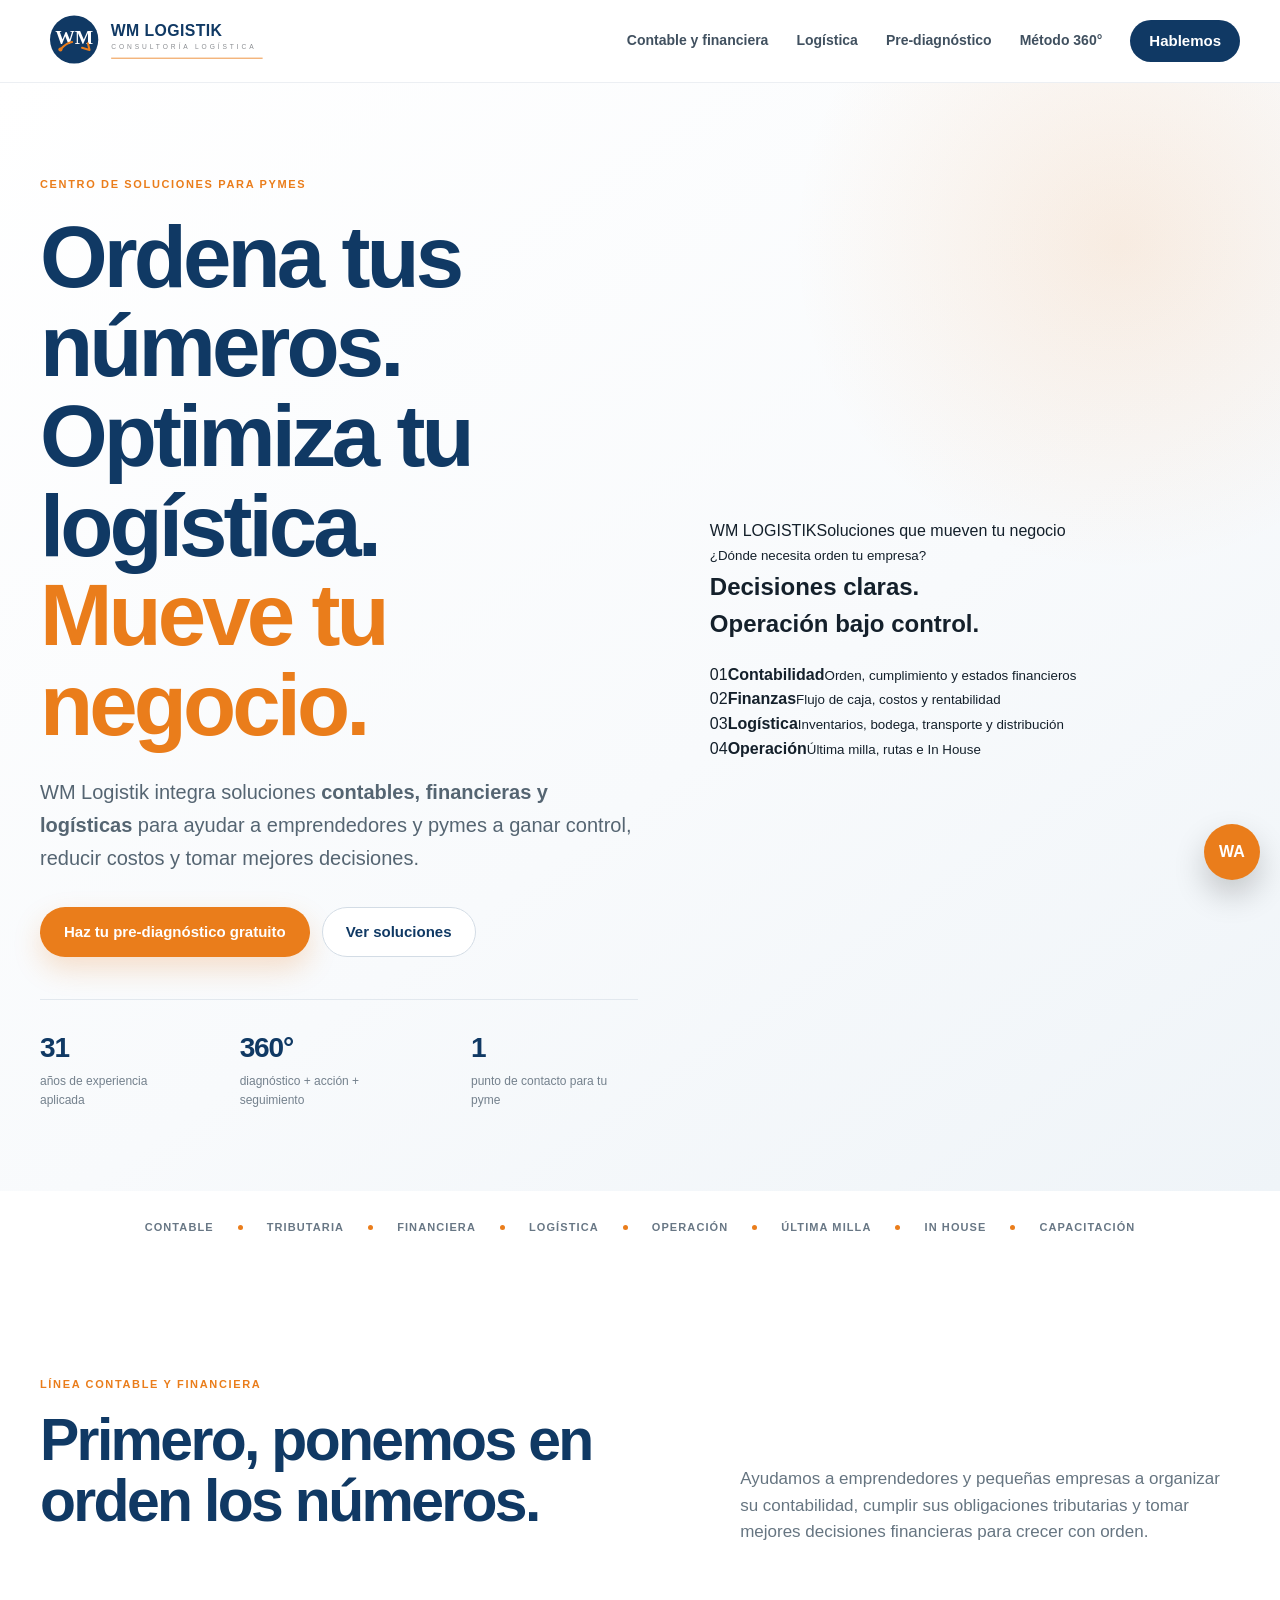
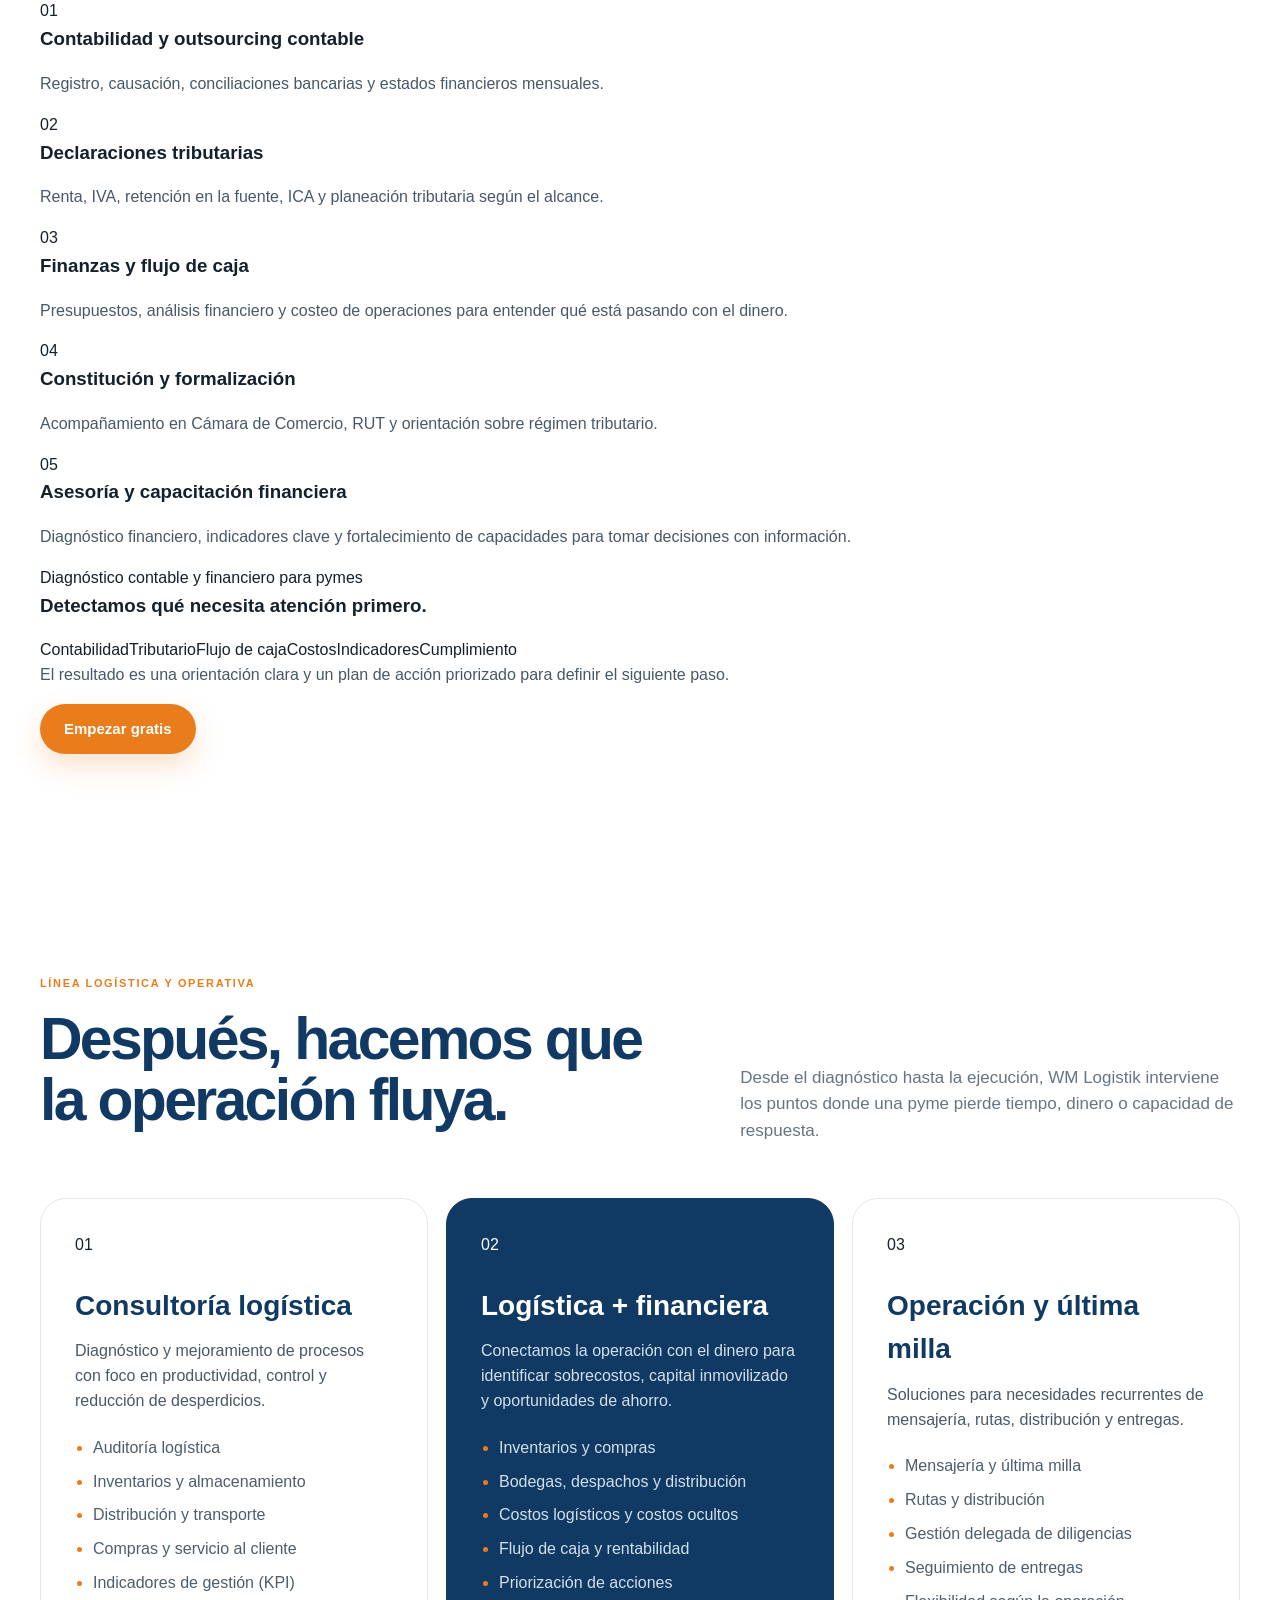
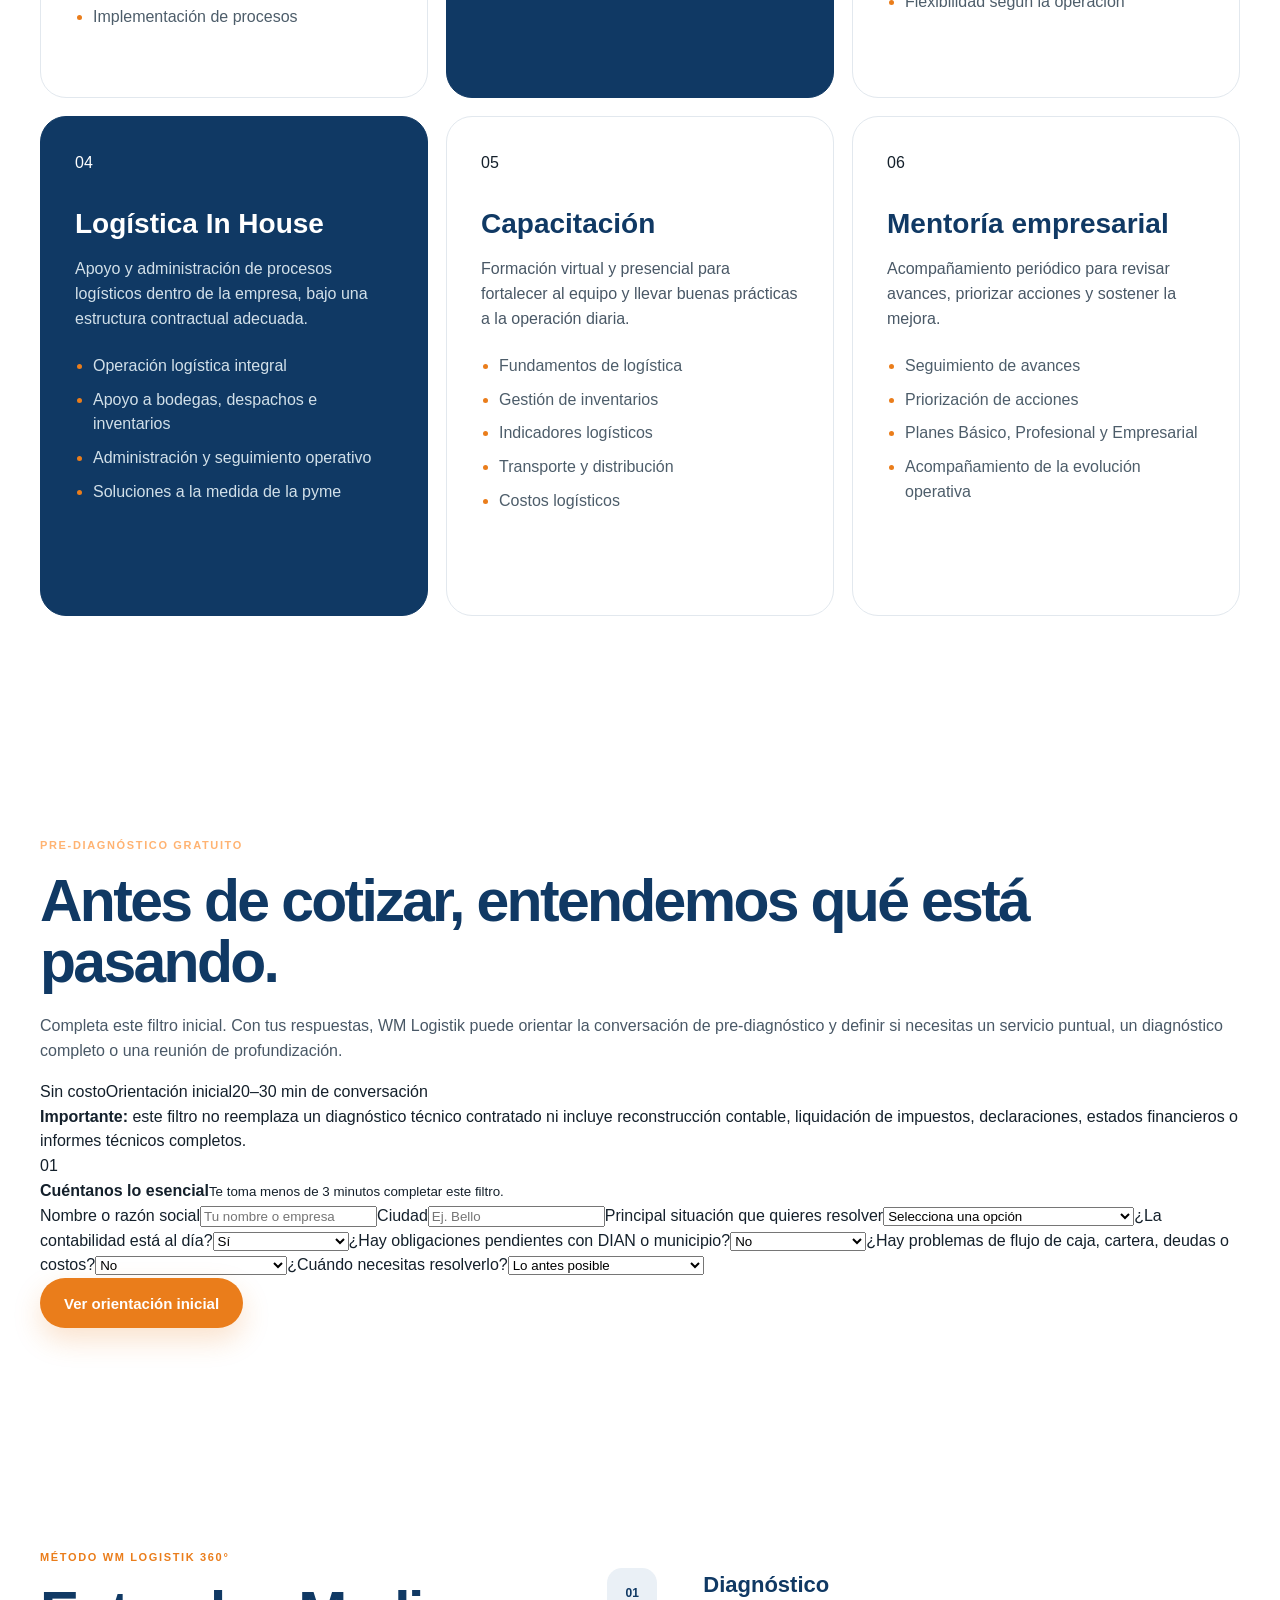
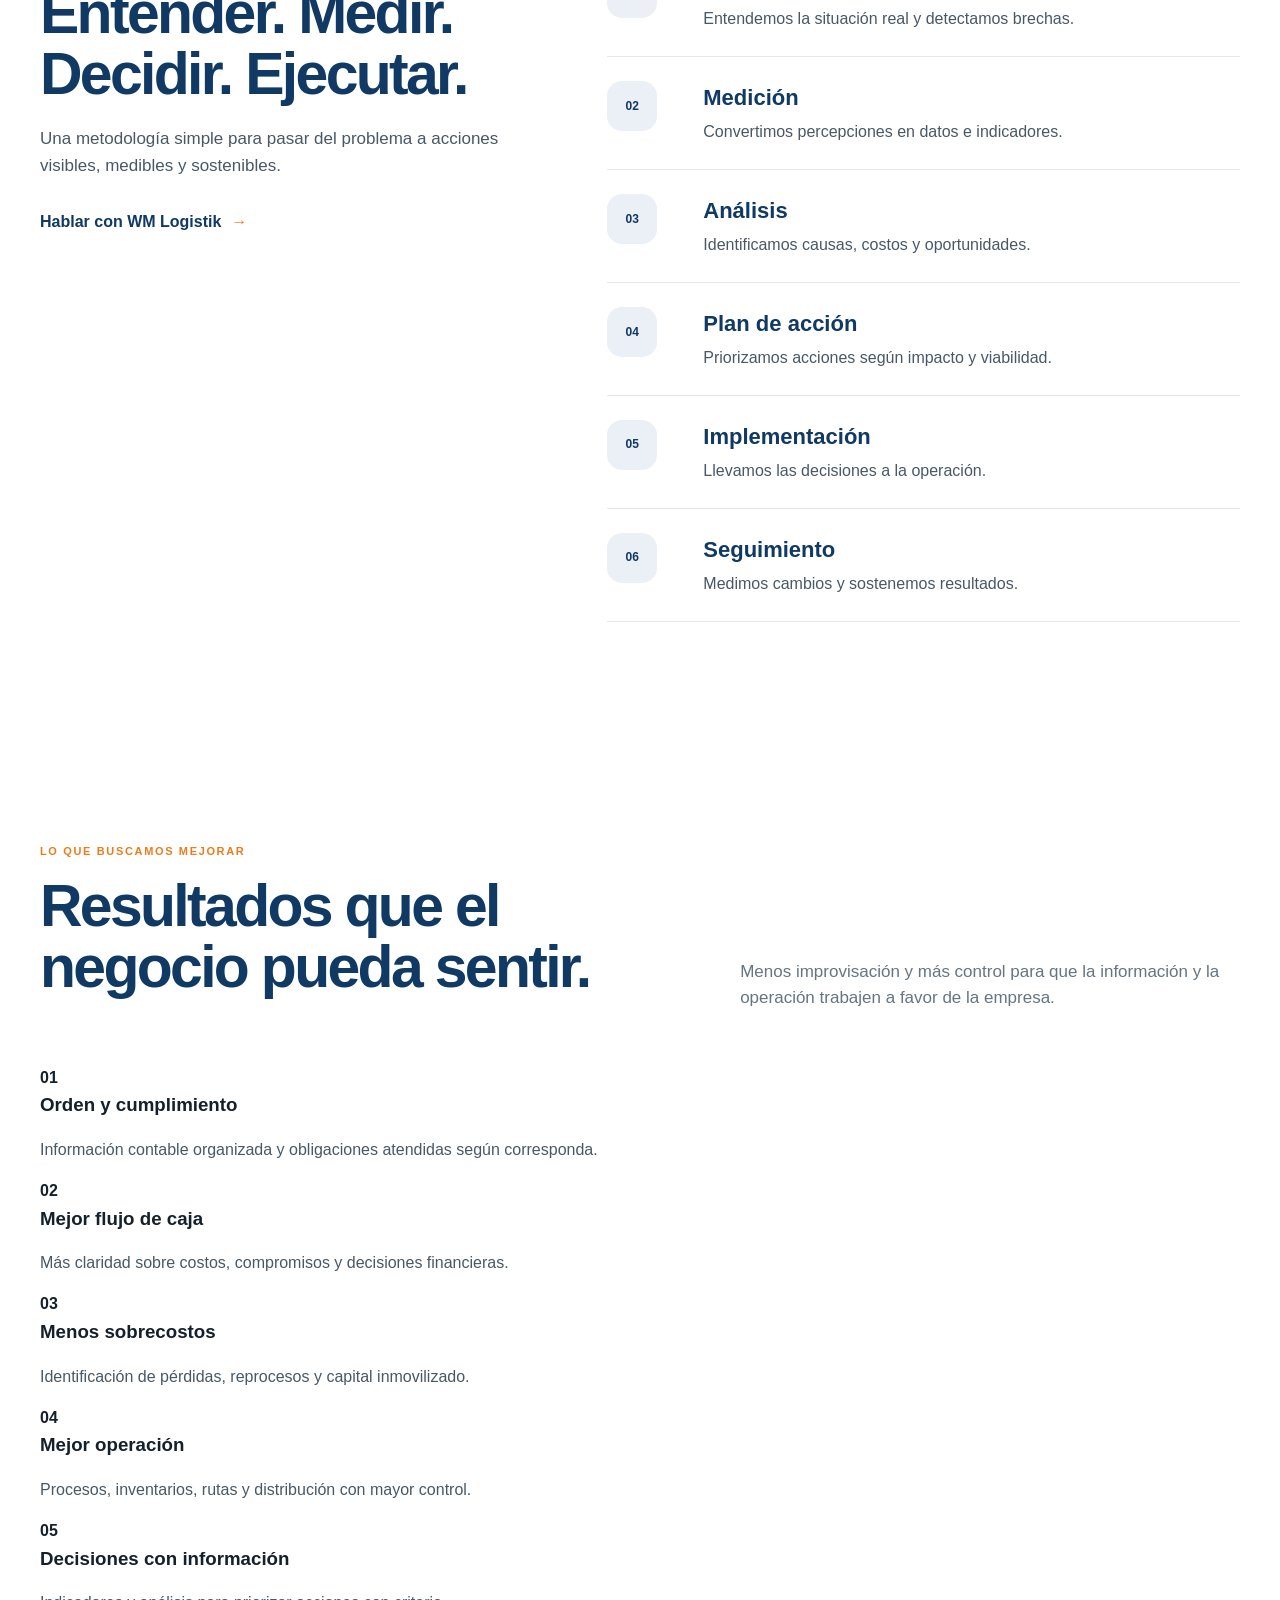
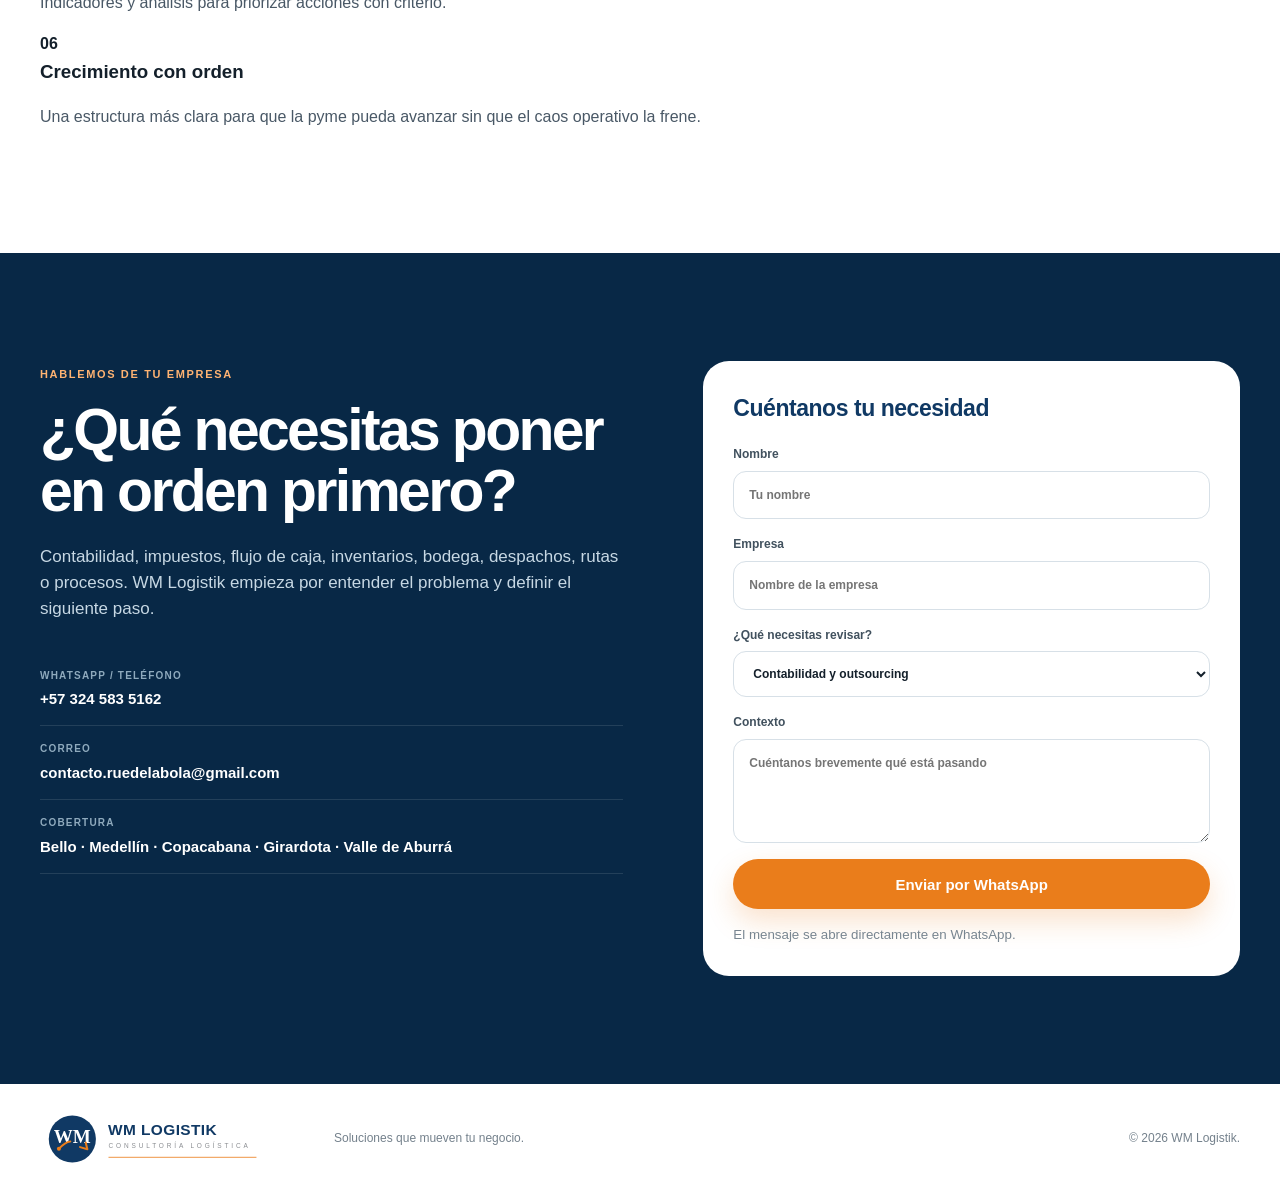
==== commit 685de451: "Add accounting-finance and pre-diagnostic sections; redesign site professionally" ====
--- a/index.html
+++ b/index.html
@@ -1 +1 @@
-<!doctype html><html lang="es"><head><meta charset="utf-8" /><meta name="viewport" content="width=device-width, initial-scale=1" /><title>WM Logistik | Soluciones que mueven tu negocio</title><meta name="description" content="Centro de soluciones para pymes: consultoría logística, logística-financiera, gestión contable, operación, última milla, logística In House, capacitación y mentoría. Soluciones prácticas para reducir costos y mejorar resultados." /><meta name="theme-color" content="#103964" /><meta property="og:title" content="WM Logistik | Soluciones que mueven tu negocio" /><meta property="og:description" content="Reduce costos. Ordena procesos. Optimiza inventarios. Mejora tu operación con WM Logistik." /><meta property="og:type" content="website" /><link rel="icon" href="assets/favicon.svg" type="image/svg+xml" /><link rel="stylesheet" href="styles.css" /><script type="application/ld+json">{"@context":"https://schema.org","@type":"ProfessionalService","name":"WM Logistik","description":"Centro de soluciones para pymes con consultoría logística, logística-financiera, gestión contable, operación, última milla, logística In House, capacitación y mentoría.","telephone":"+57 324 583 5162","email":"contacto.ruedelabola@gmail.com","areaServed":["Medellín","Valle de Aburrá","Bello","Copacabana","Girardota","Barbosa"]}</script></head><body><a class="skip-link" href="#contenido">Ir al contenido</a><header class="site-header" id="inicio"><div class="container header-inner"><a class="brand" href="#inicio" aria-label="WM Logistik, inicio"><img src="assets/wm-logistik-logo.svg" alt="WM Logistik Consultoría Logística" /></a><button class="menu-toggle" aria-label="Abrir menú" aria-expanded="false">☰</button><nav class="nav" aria-label="Navegación principal"><a href="#soluciones">Soluciones</a><a href="#resultados">Resultados</a><a href="#metodo">Método 360°</a><a href="#diagnostico">Diagnóstico</a><a class="btn btn-dark btn-sm" href="#contacto">Hablemos</a></nav></div></header><main id="contenido"><section class="hero"><div class="container hero-grid"><div class="hero-copy reveal"><span class="kicker">31 años de experiencia aplicada a resultados</span><h1>Soluciones que <em>mueven</em> tu negocio.</h1><p class="hero-lead">Reduce costos, optimiza inventarios y mejora tu operación con soluciones logísticas y financieras diseñadas para convertir problemas operativos en decisiones claras.</p><div class="hero-actions"><a class="btn btn-orange" href="#diagnostico">Solicitar diagnóstico</a><a class="btn btn-outline" href="#soluciones">Conocer soluciones</a></div><div class="hero-proof"><div><strong>31</strong><span>años de experiencia</span></div><div><strong>360°</strong><span>metodología propia</span></div><div><strong>1</strong><span>punto de contacto</span></div></div></div><div class="hero-visual reveal delay-1" aria-label="Principales oportunidades de mejora logística"><div class="visual-topline"><span>WM LOGISTIK 360°</span><span>Diagnóstico · Acción · Seguimiento</span></div><div class="visual-main"><span class="visual-eyebrow">Lo que buscamos</span><strong>Menos costo.<br/>Más control.<br/>Mejor operación.</strong></div><div class="visual-grid"><div><span>01</span><b>Inventarios</b><small>Rotación y capital inmovilizado</small></div><div><span>02</span><b>Costos</b><small>Sobrecostos y costos ocultos</small></div><div><span>03</span><b>Distribución</b><small>Rutas, despachos y última milla</small></div><div><span>04</span><b>Indicadores</b><small>Datos para tomar decisiones</small></div></div></div></div></section><section class="logo-strip" aria-label="Áreas de servicio"><div class="container strip-inner"><span>Consultoría</span><i></i><span>Logística + financiera</span><i></i><span>Contable</span><i></i><span>Operación</span><i></i><span>Última milla</span><i></i><span>In House</span><i></i><span>Capacitación</span><i></i><span>Mentoría</span></div></section><section class="section problem-section"><div class="container problem-grid"><div class="section-intro reveal"><span class="kicker">La logística impacta directamente la rentabilidad</span><h2>Cuando la operación no está bajo control, el negocio paga la cuenta.</h2></div><div class="problem-cards reveal delay-1"><article><span>01</span><h3>Costos que crecen sin explicación</h3><p>Transportes, almacenamiento, reprocesos y decisiones operativas que terminan erosionando el margen.</p></article><article><span>02</span><h3>Inventario que inmoviliza capital</h3><p>Exceso de stock, baja rotación y compras que consumen caja sin generar valor.</p></article><article><span>03</span><h3>Procesos que dependen de la improvisación</h3><p>Despachos, rutas, bodegas e indicadores sin una estructura clara para crecer.</p></article></div></div></section><section class="section center-section" id="centro-soluciones"><div class="container center-grid"><div class="center-copy reveal"><span class="kicker">Centro de Soluciones WM Logistik</span><h2>Un solo punto de contacto para necesidades logísticas, financieras, contables y operativas.</h2><p>WM Logistik integra diferentes capacidades para que las pymes no tengan que resolver cada problema de forma aislada. La operación, los costos, la información financiera y la ejecución se analizan como partes de un mismo negocio.</p></div><div class="center-pillars reveal delay-1"><article><span>01</span><h3>Logística</h3><p>Procesos, inventarios, almacenamiento, transporte, distribución, compras, servicio al cliente e indicadores.</p></article><article><span>02</span><h3>Financiera</h3><p>Flujo de caja, presupuestos, costos y rentabilidad para traducir problemas operativos a impacto financiero.</p></article><article><span>03</span><h3>Contable</h3><p>Organización y análisis de información contable y acompañamiento profesional para apoyar decisiones.</p></article><article><span>04</span><h3>Operativa</h3><p>Mensajería, última milla, rutas, distribución y gestión de necesidades recurrentes de operación.</p></article><article><span>05</span><h3>Logística In House</h3><p>Apoyo y administración de procesos logísticos bajo una estructura contractual adecuada para acompañar operaciones de pymes.</p></article><article><span>06</span><h3>Formación y mentoría</h3><p>Capacitación práctica y acompañamiento mensual para fortalecer capacidades y sostener mejoras.</p></article></div></div></section><section class="section solutions-section" id="soluciones"><div class="container"><div class="section-head reveal"><div><span class="kicker">Portafolio empresarial</span><h2>Soluciones para ordenar, optimizar y ejecutar.</h2></div><p>No ofrecemos asesorías genéricas. Diseñamos intervenciones concretas que conectan la operación con los resultados que la empresa necesita.</p></div><div class="solution-grid"><article class="solution-card reveal"><div class="solution-icon">01</div><h3>Consultoría logística</h3><p>Diagnóstico y mejoramiento de procesos con foco en productividad, control y reducción de desperdicios.</p><ul><li>Auditoría logística</li><li>Inventarios y almacenamiento</li><li>Distribución y transporte</li><li>Compras y servicio al cliente</li><li>Indicadores de gestión (KPI)</li><li>Implementación de procesos</li></ul></article><article class="solution-card dark reveal delay-1"><div class="solution-icon">02</div><h3>Logística + financiera</h3><p>Traducimos los problemas operativos a impacto financiero para encontrar dónde se está perdiendo dinero.</p><ul><li>Inventarios y compras</li><li>Bodegas, despachos y distribución</li><li>Detección de sobrecostos</li><li>Capital inmovilizado</li><li>Oportunidades de ahorro</li><li>Flujo de caja y rentabilidad</li></ul></article><article class="solution-card reveal delay-2"><div class="solution-icon">03</div><h3>Gestión contable</h3><p>Organizamos y analizamos la información contable para convertirla en un insumo útil para la toma de decisiones del negocio.</p><ul><li>Organización de información contable</li><li>Análisis de información</li><li>Acompañamiento profesional</li><li>Información como apoyo para decisiones</li><li>Articulación con costos y rentabilidad</li></ul></article><article class="solution-card reveal"><div class="solution-icon">04</div><h3>Operación y última milla</h3><p>Ejecutamos y acompañamos necesidades recurrentes de operación con capacidad para adaptarnos a los requerimientos del cliente.</p><ul><li>Mensajería y última milla</li><li>Rutas y distribución</li><li>Gestión delegada de diligencias personales y corporativas</li><li>Seguimiento y gestión de entregas en tiempo real</li><li>Entregas rápidas y seguras</li><li>Flexibilidad para el cliente y su cliente final</li></ul></article><article class="solution-card dark reveal delay-1"><div class="solution-icon">05</div><h3>Logística In House</h3><p>Apoyo y administración de procesos logísticos dentro de la operación de la empresa, bajo una estructura contractual adecuada.</p><ul><li>Servicio In House de operación logística integral</li><li>Apoyo a procesos logísticos internos</li><li>Administración y seguimiento operativo</li><li>Acompañamiento de operaciones para pymes</li><li>Soluciones personalizadas según la necesidad</li></ul></article><article class="solution-card reveal delay-2"><div class="solution-icon">06</div><h3>Capacitación y mentoría empresarial</h3><p>Formación y acompañamiento para fortalecer capacidades internas, revisar avances y sostener las mejoras en el tiempo.</p><ul><li>Cursos virtuales y presenciales</li><li>Fundamentos de logística</li><li>Gestión de inventarios e indicadores</li><li>Transporte, distribución y costos logísticos</li><li>Acompañamiento mensual para empresarios</li><li>Planes Básico, Profesional y Empresarial</li></ul></article></div></div></section><section class="section operations-section" id="operacion"><div class="container"><div class="section-head reveal"><div><span class="kicker">Capacidad operativa</span><h2>No solo diagnosticamos. También acompañamos la ejecución.</h2></div><p>La propuesta operativa de WM Logistik busca resolver necesidades recurrentes con seguimiento, flexibilidad y capacidad de adaptación a cada cliente.</p></div><div class="operations-grid"><article class="operation-card reveal"><span>Beneficio</span><h3>Entregas rápidas y seguras</h3><p>Una operación orientada a mejorar tiempos, seguridad y cumplimiento en la entrega.</p></article><article class="operation-card reveal delay-1"><span>Beneficio</span><h3>Mayor satisfacción del cliente</h3><p>Más transparencia y seguimiento de la operación para fortalecer la experiencia del cliente final.</p></article><article class="operation-card reveal delay-2"><span>Beneficio</span><h3>Flexibilidad de entrega</h3><p>Capacidad para adaptar la operación a las necesidades del cliente y de su cliente final.</p></article><article class="operation-card reveal"><span>Ventaja</span><h3>Seguimiento en tiempo real</h3><p>Metodología propia de seguimiento y gestión de entregas para mantener visibilidad sobre la operación.</p></article><article class="operation-card reveal delay-1"><span>Ventaja</span><h3>Equipo interdisciplinario</h3><p>Profesionales capacitados y orientados a una ejecución de alta calidad.</p></article><article class="operation-card reveal delay-2"><span>Ventaja</span><h3>Soluciones personalizadas</h3><p>Servicios adaptables a las necesidades específicas de cada empresa y operación.</p></article></div></div></section><section class="section results-section" id="resultados"><div class="container"><div class="results-top reveal"><span class="kicker light">Resultados esperados</span><h2>La logística debe verse en los números y sentirse en la operación.</h2></div><div class="results-grid"><article class="result-item reveal"><strong>01</strong><h3>Reducir costos</h3><p>Identificar oportunidades de ahorro y eliminar sobrecostos que afectan la rentabilidad.</p></article><article class="result-item reveal delay-1"><strong>02</strong><h3>Optimizar inventarios</h3><p>Mejorar control, rotación y uso del capital para liberar recursos del negocio.</p></article><article class="result-item reveal delay-2"><strong>03</strong><h3>Mejorar la operación</h3><p>Ordenar procesos, transporte, distribución e indicadores para elevar productividad.</p></article><article class="result-item reveal"><strong>04</strong><h3>Fortalecer el servicio</h3><p>Entregas más rápidas y seguras, mayor transparencia y mejor experiencia para el cliente.</p></article></div><div class="result-statement reveal">Más eficiencia. Más productividad. Mejor satisfacción y lealtad del cliente. Ventas más rentables y sostenibles.</div></div></section><section class="section method-section" id="metodo"><div class="container method-layout"><div class="method-copy reveal"><span class="kicker">Método WM Logistik 360°</span><h2>Del diagnóstico a la mejora visible.</h2><p>Una metodología simple para entender, medir, decidir, ejecutar y hacer seguimiento. El objetivo es convertir hallazgos en acciones que la empresa pueda implementar y sostener.</p><a class="inline-link" href="#diagnostico">Empezar con un diagnóstico <span>→</span></a></div><div class="method-steps reveal delay-1"><article><span>01</span><div><h3>Diagnóstico</h3><p>Entendemos la operación real y detectamos brechas.</p></div></article><article><span>02</span><div><h3>Medición</h3><p>Convertimos percepciones en datos e indicadores.</p></div></article><article><span>03</span><div><h3>Análisis</h3><p>Identificamos causas, costos y oportunidades.</p></div></article><article><span>04</span><div><h3>Plan de acción</h3><p>Priorizamos acciones según impacto y viabilidad.</p></div></article><article><span>05</span><div><h3>Implementación</h3><p>Llevamos las decisiones a la operación.</p></div></article><article><span>06</span><div><h3>Seguimiento</h3><p>Medimos cambios y sostenemos resultados.</p></div></article></div></div></section><section class="section diagnostic-section" id="diagnostico"><div class="container diagnostic-card reveal"><div class="diagnostic-copy"><span class="kicker">Producto de entrada</span><h2>Diagnóstico Logístico–Financiero para Pymes</h2><p>Una revisión estructurada para detectar brechas, cuantificar oportunidades y priorizar acciones con impacto operativo y financiero.</p><a class="btn btn-orange" href="#contacto">Quiero revisar mi operación</a></div><div class="diagnostic-list"><div><span>01</span><p>Revisión de inventarios y rotación</p></div><div><span>02</span><p>Compras y capital inmovilizado</p></div><div><span>03</span><p>Almacenamiento y bodega</p></div><div><span>04</span><p>Despachos y distribución</p></div><div><span>05</span><p>Costos logísticos y costos ocultos</p></div><div><span>06</span><p>Impacto en flujo de caja y rentabilidad</p></div><div><span>07</span><p>Plan de acción priorizado</p></div></div></div></section><section class="section value-section"><div class="container value-grid"><div class="value-copy reveal"><span class="kicker">Propuesta de valor</span><h2>31 años de experiencia para convertir necesidades logísticas en soluciones para pymes.</h2><p>WM Logistik combina experiencia operativa con una visión financiera y contable para que las decisiones logísticas puedan medirse en términos de dinero, eficiencia y resultados.</p></div><div class="value-points reveal delay-1"><article><h3>Experiencia práctica</h3><p>Conocimiento construido en operaciones reales, no únicamente desde la teoría.</p></article><article><h3>Soluciones a la medida</h3><p>Intervenciones adaptadas al tamaño, momento y necesidad de cada negocio.</p></article><article><h3>Un solo punto de contacto</h3><p>Logística, visión financiera, gestión contable, operación, In House, capacitación y mentoría integradas.</p></article></div></div></section><section class="section contact-section" id="contacto"><div class="container contact-grid"><div class="contact-copy reveal"><span class="kicker light">Hablemos de tu operación</span><h2>Cuéntanos qué está frenando tu logística.</h2><p>Costos, inventarios, compras, bodega, despachos, rutas, última milla, procesos, información contable o necesidades In House. WM Logistik empieza por entender el problema y definir el siguiente paso con claridad.</p><div class="contact-data"><a href="https://wa.me/573245835162?text=Hola%20WM%20Logistik.%20Quiero%20revisar%20la%20operaci%C3%B3n%20log%C3%ADstica%20de%20mi%20empresa." target="_blank" rel="noopener"><span>WhatsApp</span><strong>+57 324 583 5162</strong></a><a href="mailto:contacto.ruedelabola@gmail.com"><span>Correo</span><strong>contacto.ruedelabola@gmail.com</strong></a><div><span>Cobertura</span><strong>Medellín · Valle de Aburrá · Bello · Copacabana · Girardota · Barbosa</strong></div></div></div><form class="contact-form reveal delay-1" id="whatsapp-form"><div class="form-title">Solicita una conversación inicial</div><label>Nombre<input id="name" type="text" autocomplete="name" required placeholder="Tu nombre" /></label><label>Empresa<input id="company" type="text" autocomplete="organization" placeholder="Nombre de la empresa" /></label><label>Principal reto<select id="challenge"><option>Reducir costos</option><option>Optimizar inventarios</option><option>Compras / capital inmovilizado</option><option>Bodega / almacenamiento</option><option>Despachos / distribución</option><option>Transporte / rutas</option><option>Procesos / KPI</option><option>Gestión contable</option><option>Última milla / mensajería</option><option>Logística In House</option><option>Diligencias corporativas</option><option>Capacitación / mentoría</option><option>Otro</option></select></label><label>Cuéntanos brevemente<textarea id="message" rows="4" placeholder="¿Qué está pasando hoy en la operación?"></textarea></label><button class="btn btn-orange" type="submit">Enviar por WhatsApp</button><small>El mensaje se abre directamente en WhatsApp.</small></form></div></section></main><footer class="footer"><div class="container footer-inner"><img src="assets/wm-logistik-logo.svg" alt="WM Logistik" /><p>Consultoría · Logística + financiera · Contable · Operación · Última milla · In House · Capacitación · Mentoría</p><p>© <span id="year"></span> WM Logistik</p></div></footer><a class="whatsapp-float" href="https://wa.me/573245835162?text=Hola%20WM%20Logistik.%20Quiero%20informaci%C3%B3n." target="_blank" rel="noopener" aria-label="Abrir WhatsApp">WA</a><script src="script.js"></script></body></html>+<!doctype html><html lang="es"><head><meta charset="utf-8" /><meta name="viewport" content="width=device-width, initial-scale=1" /><title>WM Logistik | Soluciones contables, financieras y logísticas para pymes</title><meta name="description" content="WM Logistik integra soluciones contables, financieras y logísticas para pymes: outsourcing contable, declaraciones tributarias, flujo de caja, diagnóstico, inventarios, distribución, última milla, In House, capacitación y mentoría." /><meta name="theme-color" content="#2f3439" /><meta property="og:title" content="WM Logistik | Soluciones que mueven tu negocio" /><meta property="og:description" content="Ordena tus números, optimiza tu logística y mejora la operación de tu empresa con WM Logistik." /><meta property="og:type" content="website" /><link rel="icon" href="assets/favicon.svg" type="image/svg+xml" /><link rel="stylesheet" href="styles.css" /><script type="application/ld+json">{"@context":"https://schema.org","@type":"ProfessionalService","name":"WM Logistik","description":"Centro de soluciones contables, financieras y logísticas para pymes.","telephone":"+57 324 583 5162","email":"contacto.ruedelabola@gmail.com","areaServed":["Bello","Medellín","Copacabana","Girardota","Valle de Aburrá"]}</script></head><body><a class="skip-link" href="#contenido">Ir al contenido</a><header class="site-header" id="inicio"><div class="container header-inner"><a class="brand" href="#inicio" aria-label="WM Logistik, inicio"><img src="assets/wm-logistik-logo.svg" alt="WM Logistik, soluciones que mueven tu negocio" /></a><button class="menu-toggle" aria-label="Abrir menú" aria-expanded="false">☰</button><nav class="nav" aria-label="Navegación principal"><a href="#contable">Contable y financiera</a><a href="#logistica">Logística</a><a href="#prediagnostico">Pre-diagnóstico</a><a href="#metodo">Método 360°</a><a class="btn btn-dark btn-sm" href="#contacto">Hablemos</a></nav></div></header><main id="contenido"><section class="hero"><div class="container hero-grid"><div class="hero-copy reveal"><span class="kicker">Centro de soluciones para pymes</span><h1>Ordena tus números.<br/>Optimiza tu logística.<br/><em>Mueve tu negocio.</em></h1><p class="hero-lead">WM Logistik integra soluciones <strong>contables, financieras y logísticas</strong> para ayudar a emprendedores y pymes a ganar control, reducir costos y tomar mejores decisiones.</p><div class="hero-actions"><a class="btn btn-orange" href="#prediagnostico">Haz tu pre-diagnóstico gratuito</a><a class="btn btn-outline" href="#contable">Ver soluciones</a></div><div class="hero-proof"><div><strong>31</strong><span>años de experiencia aplicada</span></div><div><strong>360°</strong><span>diagnóstico + acción + seguimiento</span></div><div><strong>1</strong><span>punto de contacto para tu pyme</span></div></div></div><div class="hero-board reveal delay-1"><div class="board-head"><span>WM LOGISTIK</span><span>Soluciones que mueven tu negocio</span></div><div class="board-main"><small>¿Dónde necesita orden tu empresa?</small><h2>Decisiones claras.<br/>Operación bajo control.</h2></div><div class="board-grid"><article><span>01</span><b>Contabilidad</b><small>Orden, cumplimiento y estados financieros</small></article><article><span>02</span><b>Finanzas</b><small>Flujo de caja, costos y rentabilidad</small></article><article><span>03</span><b>Logística</b><small>Inventarios, bodega, transporte y distribución</small></article><article><span>04</span><b>Operación</b><small>Última milla, rutas e In House</small></article></div></div></div></section><section class="service-strip" aria-label="Áreas de servicio"><div class="container strip-inner"><span>Contable</span><i></i><span>Tributaria</span><i></i><span>Financiera</span><i></i><span>Logística</span><i></i><span>Operación</span><i></i><span>Última milla</span><i></i><span>In House</span><i></i><span>Capacitación</span></div></section><section class="section accounting-section" id="contable"><div class="container"><div class="section-head reveal"><div><span class="kicker">Línea contable y financiera</span><h2>Primero, ponemos en orden los números.</h2></div><p>Ayudamos a emprendedores y pequeñas empresas a organizar su contabilidad, cumplir sus obligaciones tributarias y tomar mejores decisiones financieras para crecer con orden.</p></div><div class="accounting-layout"><div class="accounting-services"><article class="account-card reveal"><span class="account-icon">01</span><div><h3>Contabilidad y outsourcing contable</h3><p>Registro, causación, conciliaciones bancarias y estados financieros mensuales.</p></div></article><article class="account-card reveal delay-1"><span class="account-icon">02</span><div><h3>Declaraciones tributarias</h3><p>Renta, IVA, retención en la fuente, ICA y planeación tributaria según el alcance.</p></div></article><article class="account-card reveal"><span class="account-icon">03</span><div><h3>Finanzas y flujo de caja</h3><p>Presupuestos, análisis financiero y costeo de operaciones para entender qué está pasando con el dinero.</p></div></article><article class="account-card reveal delay-1"><span class="account-icon">04</span><div><h3>Constitución y formalización</h3><p>Acompañamiento en Cámara de Comercio, RUT y orientación sobre régimen tributario.</p></div></article><article class="account-card reveal"><span class="account-icon">05</span><div><h3>Asesoría y capacitación financiera</h3><p>Diagnóstico financiero, indicadores clave y fortalecimiento de capacidades para tomar decisiones con información.</p></div></article></div><aside class="accounting-diagnostic reveal delay-1"><span class="mini-label">Diagnóstico contable y financiero para pymes</span><h3>Detectamos qué necesita atención primero.</h3><div class="diagnostic-tags"><span>Contabilidad</span><span>Tributario</span><span>Flujo de caja</span><span>Costos</span><span>Indicadores</span><span>Cumplimiento</span></div><p>El resultado es una orientación clara y un plan de acción priorizado para definir el siguiente paso.</p><a class="btn btn-orange" href="#prediagnostico">Empezar gratis</a></aside></div></div></section><section class="section logistics-section" id="logistica"><div class="container"><div class="section-head reveal"><div><span class="kicker">Línea logística y operativa</span><h2>Después, hacemos que la operación fluya.</h2></div><p>Desde el diagnóstico hasta la ejecución, WM Logistik interviene los puntos donde una pyme pierde tiempo, dinero o capacidad de respuesta.</p></div><div class="solution-grid"><article class="solution-card reveal"><span class="solution-num">01</span><h3>Consultoría logística</h3><p>Diagnóstico y mejoramiento de procesos con foco en productividad, control y reducción de desperdicios.</p><ul><li>Auditoría logística</li><li>Inventarios y almacenamiento</li><li>Distribución y transporte</li><li>Compras y servicio al cliente</li><li>Indicadores de gestión (KPI)</li><li>Implementación de procesos</li></ul></article><article class="solution-card dark reveal delay-1"><span class="solution-num">02</span><h3>Logística + financiera</h3><p>Conectamos la operación con el dinero para identificar sobrecostos, capital inmovilizado y oportunidades de ahorro.</p><ul><li>Inventarios y compras</li><li>Bodegas, despachos y distribución</li><li>Costos logísticos y costos ocultos</li><li>Flujo de caja y rentabilidad</li><li>Priorización de acciones</li></ul></article><article class="solution-card reveal"><span class="solution-num">03</span><h3>Operación y última milla</h3><p>Soluciones para necesidades recurrentes de mensajería, rutas, distribución y entregas.</p><ul><li>Mensajería y última milla</li><li>Rutas y distribución</li><li>Gestión delegada de diligencias</li><li>Seguimiento de entregas</li><li>Flexibilidad según la operación</li></ul></article><article class="solution-card dark reveal delay-1"><span class="solution-num">04</span><h3>Logística In House</h3><p>Apoyo y administración de procesos logísticos dentro de la empresa, bajo una estructura contractual adecuada.</p><ul><li>Operación logística integral</li><li>Apoyo a bodegas, despachos e inventarios</li><li>Administración y seguimiento operativo</li><li>Soluciones a la medida de la pyme</li></ul></article><article class="solution-card reveal"><span class="solution-num">05</span><h3>Capacitación</h3><p>Formación virtual y presencial para fortalecer al equipo y llevar buenas prácticas a la operación diaria.</p><ul><li>Fundamentos de logística</li><li>Gestión de inventarios</li><li>Indicadores logísticos</li><li>Transporte y distribución</li><li>Costos logísticos</li></ul></article><article class="solution-card reveal delay-1"><span class="solution-num">06</span><h3>Mentoría empresarial</h3><p>Acompañamiento periódico para revisar avances, priorizar acciones y sostener la mejora.</p><ul><li>Seguimiento de avances</li><li>Priorización de acciones</li><li>Planes Básico, Profesional y Empresarial</li><li>Acompañamiento de la evolución operativa</li></ul></article></div></div></section><section class="section prediag-section" id="prediagnostico"><div class="container prediag-wrap"><div class="prediag-copy reveal"><span class="kicker light">Pre-diagnóstico gratuito</span><h2>Antes de cotizar, entendemos qué está pasando.</h2><p>Completa este filtro inicial. Con tus respuestas, WM Logistik puede orientar la conversación de pre-diagnóstico y definir si necesitas un servicio puntual, un diagnóstico completo o una reunión de profundización.</p><div class="prediag-badges"><span>Sin costo</span><span>Orientación inicial</span><span>20–30 min de conversación</span></div><div class="prediag-note"><strong>Importante:</strong> este filtro no reemplaza un diagnóstico técnico contratado ni incluye reconstrucción contable, liquidación de impuestos, declaraciones, estados financieros o informes técnicos completos.</div></div><form class="prediag-form reveal delay-1" id="prediag-form"><div class="form-head"><span>01</span><div><strong>Cuéntanos lo esencial</strong><small>Te toma menos de 3 minutos completar este filtro.</small></div></div><div class="form-grid"><label>Nombre o razón social<input id="pd-name" type="text" required placeholder="Tu nombre o empresa" /></label><label>Ciudad<input id="pd-city" type="text" placeholder="Ej. Bello" /></label><label class="full">Principal situación que quieres resolver<select id="pd-need" required><option value="">Selecciona una opción</option><option>Contabilidad atrasada</option><option>Impuestos u obligaciones tributarias</option><option>Flujo de caja, cartera, deudas o costos</option><option>Inventarios o compras</option><option>Bodega, despachos o distribución</option><option>Transporte, rutas o última milla</option><option>Formalización de empresa</option><option>Indicadores y control de la operación</option><option>Otro</option></select></label><label>¿La contabilidad está al día?<select id="pd-accounting"><option value="0">Sí</option><option value="2">No</option><option value="1">No estoy seguro(a)</option></select></label><label>¿Hay obligaciones pendientes con DIAN o municipio?<select id="pd-tax"><option value="0">No</option><option value="2">Sí</option><option value="1">No estoy seguro(a)</option></select></label><label>¿Hay problemas de flujo de caja, cartera, deudas o costos?<select id="pd-cash"><option value="0">No</option><option value="2">Sí</option><option value="1">A veces / no estoy seguro(a)</option></select></label><label>¿Cuándo necesitas resolverlo?<select id="pd-urgency"><option>Lo antes posible</option><option>Este mes</option><option>En los próximos 2–3 meses</option><option>Solo quiero orientación inicial</option></select></label></div><button class="btn btn-orange" type="submit">Ver orientación inicial</button><div class="prediag-result" id="prediag-result" aria-live="polite"></div></form></div></section><section class="section method-section" id="metodo"><div class="container method-layout"><div class="method-copy reveal"><span class="kicker">Método WM Logistik 360°</span><h2>Entender. Medir. Decidir. Ejecutar.</h2><p>Una metodología simple para pasar del problema a acciones visibles, medibles y sostenibles.</p><a class="inline-link" href="#contacto">Hablar con WM Logistik <span>→</span></a></div><div class="method-steps reveal delay-1"><article><span>01</span><div><h3>Diagnóstico</h3><p>Entendemos la situación real y detectamos brechas.</p></div></article><article><span>02</span><div><h3>Medición</h3><p>Convertimos percepciones en datos e indicadores.</p></div></article><article><span>03</span><div><h3>Análisis</h3><p>Identificamos causas, costos y oportunidades.</p></div></article><article><span>04</span><div><h3>Plan de acción</h3><p>Priorizamos acciones según impacto y viabilidad.</p></div></article><article><span>05</span><div><h3>Implementación</h3><p>Llevamos las decisiones a la operación.</p></div></article><article><span>06</span><div><h3>Seguimiento</h3><p>Medimos cambios y sostenemos resultados.</p></div></article></div></div></section><section class="section outcomes-section" id="resultados"><div class="container"><div class="section-head reveal"><div><span class="kicker">Lo que buscamos mejorar</span><h2>Resultados que el negocio pueda sentir.</h2></div><p>Menos improvisación y más control para que la información y la operación trabajen a favor de la empresa.</p></div><div class="outcomes-grid"><article><strong>01</strong><h3>Orden y cumplimiento</h3><p>Información contable organizada y obligaciones atendidas según corresponda.</p></article><article><strong>02</strong><h3>Mejor flujo de caja</h3><p>Más claridad sobre costos, compromisos y decisiones financieras.</p></article><article><strong>03</strong><h3>Menos sobrecostos</h3><p>Identificación de pérdidas, reprocesos y capital inmovilizado.</p></article><article><strong>04</strong><h3>Mejor operación</h3><p>Procesos, inventarios, rutas y distribución con mayor control.</p></article><article><strong>05</strong><h3>Decisiones con información</h3><p>Indicadores y análisis para priorizar acciones con criterio.</p></article><article><strong>06</strong><h3>Crecimiento con orden</h3><p>Una estructura más clara para que la pyme pueda avanzar sin que el caos operativo la frene.</p></article></div></div></section><section class="section contact-section" id="contacto"><div class="container contact-grid"><div class="contact-copy reveal"><span class="kicker light">Hablemos de tu empresa</span><h2>¿Qué necesitas poner en orden primero?</h2><p>Contabilidad, impuestos, flujo de caja, inventarios, bodega, despachos, rutas o procesos. WM Logistik empieza por entender el problema y definir el siguiente paso.</p><div class="contact-data"><a href="tel:+573245835162"><span>WhatsApp / teléfono</span><strong>+57 324 583 5162</strong></a><a href="mailto:contacto.ruedelabola@gmail.com"><span>Correo</span><strong>contacto.ruedelabola@gmail.com</strong></a><div><span>Cobertura</span><strong>Bello · Medellín · Copacabana · Girardota · Valle de Aburrá</strong></div></div></div><form class="contact-form reveal delay-1" id="whatsapp-form"><div class="form-title">Cuéntanos tu necesidad</div><label>Nombre<input id="name" type="text" autocomplete="name" required placeholder="Tu nombre" /></label><label>Empresa<input id="company" type="text" autocomplete="organization" placeholder="Nombre de la empresa" /></label><label>¿Qué necesitas revisar?<select id="challenge"><option>Contabilidad y outsourcing</option><option>Declaraciones tributarias</option><option>Finanzas y flujo de caja</option><option>Formalización de empresa</option><option>Diagnóstico contable-financiero</option><option>Consultoría logística</option><option>Inventarios y almacenamiento</option><option>Transporte / rutas</option><option>Última milla / mensajería</option><option>Logística In House</option><option>Capacitación / mentoría</option><option>Otro</option></select></label><label>Contexto<textarea id="message" rows="4" placeholder="Cuéntanos brevemente qué está pasando"></textarea></label><button class="btn btn-orange" type="submit">Enviar por WhatsApp</button><small>El mensaje se abre directamente en WhatsApp.</small></form></div></section></main><footer class="footer"><div class="container footer-inner"><img src="assets/wm-logistik-logo.svg" alt="WM Logistik" /><p>Soluciones que mueven tu negocio.</p><p>© <span id="year"></span> WM Logistik.</p></div></footer><a class="whatsapp-float" href="https://wa.me/573245835162?text=Hola%20WM%20Logistik.%20Quiero%20informaci%C3%B3n." target="_blank" rel="noopener" aria-label="Abrir WhatsApp">WA</a><script src="script.js"></script></body></html>
--- a/styles.css
+++ b/styles.css
@@ -1,58 +1 @@
-:root{
-  --navy:#103964;
-  --navy-deep:#082846;
-  --navy-soft:#eaf0f6;
-  --orange:#ea7d1b;
-  --orange-dark:#cf6810;
-  --ink:#14202b;
-  --text:#495866;
-  --muted:#74818d;
-  --line:#e2e8ee;
-  --soft:#f6f8fa;
-  --white:#fff;
-  --radius:26px;
-  --shadow:0 28px 70px rgba(16,57,100,.11);
-}
-*{box-sizing:border-box}
-html{scroll-behavior:smooth}
-body{margin:0;font-family:Inter,ui-sans-serif,-apple-system,BlinkMacSystemFont,"Segoe UI",sans-serif;color:var(--ink);background:#fff;line-height:1.55}
-a{color:inherit;text-decoration:none}
-img{display:block;max-width:100%}
-.container{width:min(1200px,calc(100% - 44px));margin:auto}
-.skip-link{position:absolute;left:-999px}.skip-link:focus{left:14px;top:14px;z-index:999;background:#fff;padding:10px 14px;border-radius:10px;box-shadow:var(--shadow)}
-.site-header{position:sticky;top:0;z-index:80;background:rgba(255,255,255,.94);backdrop-filter:blur(18px);border-bottom:1px solid rgba(16,57,100,.08)}
-.header-inner{height:82px;display:flex;align-items:center;justify-content:space-between;gap:28px}
-.brand{width:258px;height:58px;overflow:hidden;display:block}.brand img{width:258px;height:auto;transform:translateY(-2px)}
-.nav{display:flex;align-items:center;gap:28px;font-size:14px;font-weight:700;color:#40505f}.nav>a:not(.btn):hover{color:var(--orange)}
-.menu-toggle{display:none;border:0;background:transparent;font-size:28px;color:var(--navy)}
-.btn{display:inline-flex;align-items:center;justify-content:center;min-height:50px;padding:0 23px;border-radius:999px;border:1px solid transparent;font-size:15px;font-weight:800;transition:.2s ease;cursor:pointer}.btn:hover{transform:translateY(-2px)}.btn-sm{min-height:42px;padding:0 18px}
-.btn-orange{background:var(--orange);color:#fff;box-shadow:0 12px 28px rgba(234,125,27,.22)}.btn-orange:hover{background:var(--orange-dark)}
-.btn-dark{background:var(--navy);color:#fff}.btn-dark:hover{background:var(--navy-deep)}
-.btn-outline{background:#fff;border-color:#d3dce5;color:var(--navy)}.btn-outline:hover{border-color:#aebdca}
-.kicker{text-transform:uppercase;letter-spacing:.15em;font-size:11px;font-weight:900;color:var(--orange)}.kicker.light{color:#ffb372}
-h1,h2,h3,p{margin-top:0}.hero h1,.section h2{letter-spacing:-.045em;line-height:1.03;color:var(--navy)}
-.hero{padding:88px 0 82px;background:linear-gradient(145deg,#fff 0%,#f8fafc 58%,#eff4f8 100%);position:relative;overflow:hidden}
-.hero:after{content:"";position:absolute;right:-180px;top:-180px;width:680px;height:680px;border-radius:50%;background:radial-gradient(circle,rgba(234,125,27,.12),rgba(234,125,27,0) 68%);pointer-events:none}
-.hero-grid{display:grid;grid-template-columns:1.06fr .94fr;gap:72px;align-items:center;position:relative;z-index:1}
-.hero h1{font-size:clamp(56px,6.8vw,92px);margin:16px 0 26px;max-width:760px}.hero h1 em{font-style:normal;color:var(--orange)}
-.hero-lead{font-size:20px;color:#556572;max-width:700px;line-height:1.65}.hero-actions{display:flex;gap:12px;margin:32px 0 42px}
-.hero-proof{display:flex;gap:46px;padding-top:26px;border-top:1px solid var(--line)}.hero-proof div{display:grid;gap:3px}.hero-proof strong{font-size:28px;color:var(--navy);letter-spacing:-.04em}.hero-proof span{font-size:12px;color:var(--muted)}
-.hero-visual{background:var(--navy);color:#fff;border-radius:32px;padding:28px;box-shadow:0 32px 80px rgba(8,40,70,.22)}
-.visual-topline{display:flex;justify-content:space-between;gap:20px;font-size:11px;text-transform:uppercase;letter-spacing:.12em;color:#a9bed0;padding-bottom:22px;border-bottom:1px solid rgba(255,255,255,.12)}
-.visual-main{padding:34px 2px}.visual-eyebrow{display:block;color:#ffb372;font-size:11px;text-transform:uppercase;letter-spacing:.13em;font-weight:850;margin-bottom:10px}.visual-main strong{font-size:43px;line-height:1.03;letter-spacing:-.04em}
-.visual-grid{display:grid;grid-template-columns:1fr 1fr;gap:12px}.visual-grid div{padding:18px;background:rgba(255,255,255,.075);border:1px solid rgba(255,255,255,.1);border-radius:17px}.visual-grid span{font-size:10px;color:#ffb372;font-weight:900}.visual-grid b{display:block;font-size:16px;margin:3px 0 5px}.visual-grid small{font-size:12px;color:#bdd0df;line-height:1.35;display:block}
-.logo-strip{border-block:1px solid #edf1f4;background:#fff}.strip-inner{min-height:72px;display:flex;align-items:center;justify-content:center;gap:24px;white-space:nowrap;overflow:auto;color:#687785;text-transform:uppercase;letter-spacing:.1em;font-size:11px;font-weight:850}.strip-inner i{width:5px;height:5px;background:var(--orange);border-radius:50%;flex:0 0 auto}
-.section{padding:108px 0}.section h2{font-size:clamp(40px,4.6vw,64px);margin:14px 0 22px}.section p{color:var(--text)}
-.problem-section{background:#fff}.problem-grid{display:grid;grid-template-columns:.9fr 1.1fr;gap:80px;align-items:start}.section-intro{position:sticky;top:120px}.problem-cards{display:grid;gap:14px}.problem-cards article{padding:28px 30px;border:1px solid var(--line);border-radius:22px;background:#fff}.problem-cards article span{font-size:11px;font-weight:900;color:var(--orange)}.problem-cards h3{font-size:22px;color:var(--navy);margin:10px 0}.problem-cards p{margin:0}
-.solutions-section{background:var(--soft)}.section-head{display:grid;grid-template-columns:1.12fr .88fr;gap:64px;align-items:end;margin-bottom:46px}.section-head p{font-size:17px;margin:0 0 8px;color:#667581}
-.solution-grid{display:grid;grid-template-columns:1fr 1fr;gap:18px}.solution-card{background:#fff;border:1px solid var(--line);border-radius:var(--radius);padding:34px;min-height:470px;transition:.25s ease}.solution-card:hover{transform:translateY(-4px);box-shadow:var(--shadow)}.solution-card.dark{background:var(--navy);color:#fff;border-color:var(--navy)}.solution-icon{width:48px;height:36px;border-radius:12px;background:#eef3f7;display:grid;place-items:center;color:var(--orange);font-size:11px;font-weight:900}.dark .solution-icon{background:rgba(255,255,255,.1)}.solution-card h3{font-size:28px;color:var(--navy);margin:26px 0 12px}.solution-card p{font-size:16px;margin-bottom:22px}.solution-card ul{margin:0;padding-left:18px;color:#4d5d6a}.solution-card li{margin:9px 0}.solution-card li::marker{color:var(--orange)}.dark h3,.dark p,.dark li{color:#fff}.dark p,.dark li{color:#d2e0e9}
-.results-section{background:var(--navy);color:#fff}.results-top{max-width:830px;margin-bottom:46px}.results-top h2{color:#fff}.results-grid{display:grid;grid-template-columns:repeat(4,1fr);gap:14px}.result-item{padding:26px 24px;border-radius:22px;background:rgba(255,255,255,.065);border:1px solid rgba(255,255,255,.1);min-height:260px}.result-item strong{font-size:11px;color:#ffb372}.result-item h3{font-size:22px;margin:26px 0 12px}.result-item p{color:#c8d8e3}.result-statement{margin-top:18px;border-radius:20px;background:#fff;color:var(--navy);padding:24px 28px;font-size:22px;font-weight:850;letter-spacing:-.02em}
-.method-section{background:#fff}.method-layout{display:grid;grid-template-columns:.86fr 1.14fr;gap:90px;align-items:start}.method-copy{position:sticky;top:120px}.method-copy p{font-size:17px;max-width:470px}.inline-link{display:inline-flex;gap:10px;margin-top:14px;font-weight:850;color:var(--navy)}.inline-link span{color:var(--orange)}.method-steps{display:grid}.method-steps article{display:grid;grid-template-columns:76px 1fr;gap:20px;padding:24px 0;border-bottom:1px solid var(--line)}.method-steps article>span{width:50px;height:50px;border-radius:15px;background:var(--navy-soft);display:grid;place-items:center;font-size:12px;color:var(--navy);font-weight:900}.method-steps h3{font-size:22px;color:var(--navy);margin:0 0 5px}.method-steps p{margin:0}
-.diagnostic-section{padding-top:20px}.diagnostic-card{display:grid;grid-template-columns:1fr 1fr;gap:54px;padding:54px;border-radius:34px;background:#eef3f7;border:1px solid #dde6ed;align-items:center}.diagnostic-copy h2{font-size:48px}.diagnostic-copy p{font-size:17px}.diagnostic-list{display:grid;gap:9px}.diagnostic-list div{display:grid;grid-template-columns:42px 1fr;gap:10px;align-items:center;padding:12px 14px;background:#fff;border:1px solid #e0e7ed;border-radius:14px}.diagnostic-list span{font-size:10px;font-weight:900;color:var(--orange)}.diagnostic-list p{margin:0;color:#425262;font-weight:650}
-.value-section{background:#fff}.value-grid{display:grid;grid-template-columns:1fr 1fr;gap:80px}.value-copy p{font-size:17px}.value-points{display:grid;gap:14px}.value-points article{padding:24px 26px;border-left:3px solid var(--orange);background:#f8fafb;border-radius:0 18px 18px 0}.value-points h3{font-size:20px;color:var(--navy);margin:0 0 6px}.value-points p{margin:0}
-.contact-section{background:var(--navy-deep);color:#fff}.contact-grid{display:grid;grid-template-columns:1fr .92fr;gap:80px;align-items:start}.contact-copy h2{color:#fff}.contact-copy p{color:#c7d8e4;font-size:17px}.contact-data{display:grid;margin-top:30px}.contact-data a,.contact-data div{display:grid;padding:15px 0;border-bottom:1px solid rgba(255,255,255,.11)}.contact-data span{font-size:10px;text-transform:uppercase;letter-spacing:.12em;color:#8faabd;font-weight:800}.contact-data strong{font-size:15px;color:#fff;margin-top:4px}.contact-form{background:#fff;color:var(--ink);padding:30px;border-radius:26px;display:grid;gap:16px}.form-title{font-size:23px;font-weight:850;color:var(--navy);letter-spacing:-.02em;margin-bottom:2px}.contact-form label{display:grid;gap:7px;font-size:12px;font-weight:850;color:#41515e}.contact-form input,.contact-form select,.contact-form textarea{width:100%;border:1px solid #d7e0e7;border-radius:13px;padding:14px 15px;font:inherit;color:var(--ink);outline:none;background:#fff}.contact-form input:focus,.contact-form select:focus,.contact-form textarea:focus{border-color:var(--orange);box-shadow:0 0 0 3px rgba(234,125,27,.12)}.contact-form small{color:#788590}
-.footer{padding:26px 0;background:#fff}.footer-inner{display:grid;grid-template-columns:270px 1fr auto;align-items:center;gap:24px;color:#74818c;font-size:12px}.footer-inner img{width:250px;height:58px;object-fit:cover;object-position:top}.footer-inner p{margin:0}.whatsapp-float{position:fixed;right:20px;bottom:20px;width:56px;height:56px;border-radius:50%;background:var(--orange);color:#fff;display:grid;place-items:center;font-weight:900;box-shadow:0 15px 32px rgba(0,0,0,.2);z-index:70}
-.reveal{opacity:0;transform:translateY(18px);transition:opacity .7s ease,transform .7s ease}.reveal.visible{opacity:1;transform:none}.delay-1{transition-delay:.08s}.delay-2{transition-delay:.16s}
-@media (prefers-reduced-motion:reduce){html{scroll-behavior:auto}.reveal{opacity:1;transform:none;transition:none}.btn:hover,.solution-card:hover{transform:none}}
-@media (max-width:980px){.brand{width:225px}.brand img{width:225px}.menu-toggle{display:block}.nav{position:absolute;left:20px;right:20px;top:72px;background:#fff;border:1px solid var(--line);border-radius:18px;padding:18px;box-shadow:var(--shadow);display:none;flex-direction:column;align-items:stretch;gap:12px}.nav.open{display:flex}.hero-grid,.problem-grid,.section-head,.method-layout,.diagnostic-card,.value-grid,.contact-grid{grid-template-columns:1fr}.hero-grid{gap:44px}.hero h1{font-size:62px}.problem-grid,.method-layout{gap:46px}.section-intro,.method-copy{position:static}.results-grid{grid-template-columns:1fr 1fr}.diagnostic-card{padding:38px}.contact-grid{gap:46px}.footer-inner{grid-template-columns:1fr;text-align:center}.footer-inner img{margin:auto}}
-@media (max-width:640px){.container{width:min(100% - 28px,1200px)}.header-inner{height:72px}.brand{width:195px;height:52px}.brand img{width:195px}.hero{padding:54px 0 58px}.hero h1{font-size:47px}.hero-lead{font-size:17px}.hero-actions{flex-direction:column}.hero-actions .btn{width:100%}.hero-proof{gap:20px;justify-content:space-between}.hero-proof strong{font-size:23px}.visual-topline{flex-direction:column;gap:6px}.visual-main strong{font-size:35px}.visual-grid{grid-template-columns:1fr}.strip-inner{justify-content:flex-start;padding-inline:8px}.section{padding:76px 0}.section h2{font-size:40px}.solution-grid,.results-grid{grid-template-columns:1fr}.solution-card{min-height:auto;padding:27px}.problem-cards article{padding:23px}.result-item{min-height:auto}.result-statement{font-size:18px}.method-steps article{grid-template-columns:58px 1fr}.diagnostic-card{padding:27px}.diagnostic-copy h2{font-size:36px}.contact-form{padding:22px}}
+:root{--navy:#103964;--navy-deep:#082846;--navy-soft:#eaf0f6;--orange:#ea7d1b;--orange-dark:#cf6810;--ink:#14202b;--text:#495866;--muted:#74818d;--line:#e2e8ee;--soft:#f6f8fa;--white:#fff;--radius:26px;--shadow:0 28px 70px rgba(16,57,100,.11);}*{box-sizing:border-box}html{scroll-behavior:smooth}body{margin:0;font-family:Inter,ui-sans-serif,-apple-system,BlinkMacSystemFont,"Segoe UI",sans-serif;color:var(--ink);background:#fff;line-height:1.55}a{color:inherit;text-decoration:none}img{display:block;max-width:100%}.container{width:min(1200px,calc(100% - 44px));margin:auto}.skip-link{position:absolute;left:-999px}.skip-link:focus{left:14px;top:14px;z-index:999;background:#fff;padding:10px 14px;border-radius:10px;box-shadow:var(--shadow)}.site-header{position:sticky;top:0;z-index:80;background:rgba(255,255,255,.94);backdrop-filter:blur(18px);border-bottom:1px solid rgba(16,57,100,.08)}.header-inner{height:82px;display:flex;align-items:center;justify-content:space-between;gap:28px}.brand{width:258px;height:58px;overflow:hidden;display:block}.brand img{width:258px;height:auto;transform:translateY(-2px)}.nav{display:flex;align-items:center;gap:28px;font-size:14px;font-weight:700;color:#40505f}.nav>a:not(.btn):hover{color:var(--orange)}.menu-toggle{display:none;border:0;background:transparent;font-size:28px;color:var(--navy)}.btn{display:inline-flex;align-items:center;justify-content:center;min-height:50px;padding:0 23px;border-radius:999px;border:1px solid transparent;font-size:15px;font-weight:800;transition:.2s ease;cursor:pointer}.btn:hover{transform:translateY(-2px)}.btn-sm{min-height:42px;padding:0 18px}.btn-orange{background:var(--orange);color:#fff;box-shadow:0 12px 28px rgba(234,125,27,.22)}.btn-orange:hover{background:var(--orange-dark)}.btn-dark{background:var(--navy);color:#fff}.btn-dark:hover{background:var(--navy-deep)}.btn-outline{background:#fff;border-color:#d3dce5;color:var(--navy)}.btn-outline:hover{border-color:#aebdca}.kicker{text-transform:uppercase;letter-spacing:.15em;font-size:11px;font-weight:900;color:var(--orange)}.kicker.light{color:#ffb372}h1,h2,h3,p{margin-top:0}.hero h1,.section h2{letter-spacing:-.045em;line-height:1.03;color:var(--navy)}.hero{padding:88px 0 82px;background:linear-gradient(145deg,#fff 0%,#f8fafc 58%,#eff4f8 100%);position:relative;overflow:hidden}.hero:after{content:"";position:absolute;right:-180px;top:-180px;width:680px;height:680px;border-radius:50%;background:radial-gradient(circle,rgba(234,125,27,.12),rgba(234,125,27,0) 68%);pointer-events:none}.hero-grid{display:grid;grid-template-columns:1.06fr .94fr;gap:72px;align-items:center;position:relative;z-index:1}.hero h1{font-size:clamp(56px,6.8vw,92px);margin:16px 0 26px;max-width:760px}.hero h1 em{font-style:normal;color:var(--orange)}.hero-lead{font-size:20px;color:#556572;max-width:700px;line-height:1.65}.hero-actions{display:flex;gap:12px;margin:32px 0 42px}.hero-proof{display:flex;gap:46px;padding-top:26px;border-top:1px solid var(--line)}.hero-proof div{display:grid;gap:3px}.hero-proof strong{font-size:28px;color:var(--navy);letter-spacing:-.04em}.hero-proof span{font-size:12px;color:var(--muted)}.hero-visual{background:var(--navy);color:#fff;border-radius:32px;padding:28px;box-shadow:0 32px 80px rgba(8,40,70,.22)}.visual-topline{display:flex;justify-content:space-between;gap:20px;font-size:11px;text-transform:uppercase;letter-spacing:.12em;color:#a9bed0;padding-bottom:22px;border-bottom:1px solid rgba(255,255,255,.12)}.visual-main{padding:34px 2px}.visual-eyebrow{display:block;color:#ffb372;font-size:11px;text-transform:uppercase;letter-spacing:.13em;font-weight:850;margin-bottom:10px}.visual-main strong{font-size:43px;line-height:1.03;letter-spacing:-.04em}.visual-grid{display:grid;grid-template-columns:1fr 1fr;gap:12px}.visual-grid div{padding:18px;background:rgba(255,255,255,.075);border:1px solid rgba(255,255,255,.1);border-radius:17px}.visual-grid span{font-size:10px;color:#ffb372;font-weight:900}.visual-grid b{display:block;font-size:16px;margin:3px 0 5px}.visual-grid small{font-size:12px;color:#bdd0df;line-height:1.35;display:block}.logo-strip{border-block:1px solid #edf1f4;background:#fff}.strip-inner{min-height:72px;display:flex;align-items:center;justify-content:center;gap:24px;white-space:nowrap;overflow:auto;color:#687785;text-transform:uppercase;letter-spacing:.1em;font-size:11px;font-weight:850}.strip-inner i{width:5px;height:5px;background:var(--orange);border-radius:50%;flex:0 0 auto}.section{padding:108px 0}.section h2{font-size:clamp(40px,4.6vw,64px);margin:14px 0 22px}.section p{color:var(--text)}.problem-section{background:#fff}.problem-grid{display:grid;grid-template-columns:.9fr 1.1fr;gap:80px;align-items:start}.section-intro{position:sticky;top:120px}.problem-cards{display:grid;gap:14px}.problem-cards article{padding:28px 30px;border:1px solid var(--line);border-radius:22px;background:#fff}.problem-cards article span{font-size:11px;font-weight:900;color:var(--orange)}.problem-cards h3{font-size:22px;color:var(--navy);margin:10px 0}.problem-cards p{margin:0}.solutions-section{background:var(--soft)}.section-head{display:grid;grid-template-columns:1.12fr .88fr;gap:64px;align-items:end;margin-bottom:46px}.section-head p{font-size:17px;margin:0 0 8px;color:#667581}.solution-grid{display:grid;grid-template-columns:1fr 1fr;gap:18px}.solution-card{background:#fff;border:1px solid var(--line);border-radius:var(--radius);padding:34px;min-height:470px;transition:.25s ease}.solution-card:hover{transform:translateY(-4px);box-shadow:var(--shadow)}.solution-card.dark{background:var(--navy);color:#fff;border-color:var(--navy)}.solution-icon{width:48px;height:36px;border-radius:12px;background:#eef3f7;display:grid;place-items:center;color:var(--orange);font-size:11px;font-weight:900}.dark .solution-icon{background:rgba(255,255,255,.1)}.solution-card h3{font-size:28px;color:var(--navy);margin:26px 0 12px}.solution-card p{font-size:16px;margin-bottom:22px}.solution-card ul{margin:0;padding-left:18px;color:#4d5d6a}.solution-card li{margin:9px 0}.solution-card li::marker{color:var(--orange)}.dark h3,.dark p,.dark li{color:#fff}.dark p,.dark li{color:#d2e0e9}.results-section{background:var(--navy);color:#fff}.results-top{max-width:830px;margin-bottom:46px}.results-top h2{color:#fff}.results-grid{display:grid;grid-template-columns:repeat(4,1fr);gap:14px}.result-item{padding:26px 24px;border-radius:22px;background:rgba(255,255,255,.065);border:1px solid rgba(255,255,255,.1);min-height:260px}.result-item strong{font-size:11px;color:#ffb372}.result-item h3{font-size:22px;margin:26px 0 12px}.result-item p{color:#c8d8e3}.result-statement{margin-top:18px;border-radius:20px;background:#fff;color:var(--navy);padding:24px 28px;font-size:22px;font-weight:850;letter-spacing:-.02em}.method-section{background:#fff}.method-layout{display:grid;grid-template-columns:.86fr 1.14fr;gap:90px;align-items:start}.method-copy{position:sticky;top:120px}.method-copy p{font-size:17px;max-width:470px}.inline-link{display:inline-flex;gap:10px;margin-top:14px;font-weight:850;color:var(--navy)}.inline-link span{color:var(--orange)}.method-steps{display:grid}.method-steps article{display:grid;grid-template-columns:76px 1fr;gap:20px;padding:24px 0;border-bottom:1px solid var(--line)}.method-steps article>span{width:50px;height:50px;border-radius:15px;background:var(--navy-soft);display:grid;place-items:center;font-size:12px;color:var(--navy);font-weight:900}.method-steps h3{font-size:22px;color:var(--navy);margin:0 0 5px}.method-steps p{margin:0}.diagnostic-section{padding-top:20px}.diagnostic-card{display:grid;grid-template-columns:1fr 1fr;gap:54px;padding:54px;border-radius:34px;background:#eef3f7;border:1px solid #dde6ed;align-items:center}.diagnostic-copy h2{font-size:48px}.diagnostic-copy p{font-size:17px}.diagnostic-list{display:grid;gap:9px}.diagnostic-list div{display:grid;grid-template-columns:42px 1fr;gap:10px;align-items:center;padding:12px 14px;background:#fff;border:1px solid #e0e7ed;border-radius:14px}.diagnostic-list span{font-size:10px;font-weight:900;color:var(--orange)}.diagnostic-list p{margin:0;color:#425262;font-weight:650}.value-section{background:#fff}.value-grid{display:grid;grid-template-columns:1fr 1fr;gap:80px}.value-copy p{font-size:17px}.value-points{display:grid;gap:14px}.value-points article{padding:24px 26px;border-left:3px solid var(--orange);background:#f8fafb;border-radius:0 18px 18px 0}.value-points h3{font-size:20px;color:var(--navy);margin:0 0 6px}.value-points p{margin:0}.contact-section{background:var(--navy-deep);color:#fff}.contact-grid{display:grid;grid-template-columns:1fr .92fr;gap:80px;align-items:start}.contact-copy h2{color:#fff}.contact-copy p{color:#c7d8e4;font-size:17px}.contact-data{display:grid;margin-top:30px}.contact-data a,.contact-data div{display:grid;padding:15px 0;border-bottom:1px solid rgba(255,255,255,.11)}.contact-data span{font-size:10px;text-transform:uppercase;letter-spacing:.12em;color:#8faabd;font-weight:800}.contact-data strong{font-size:15px;color:#fff;margin-top:4px}.contact-form{background:#fff;color:var(--ink);padding:30px;border-radius:26px;display:grid;gap:16px}.form-title{font-size:23px;font-weight:850;color:var(--navy);letter-spacing:-.02em;margin-bottom:2px}.contact-form label{display:grid;gap:7px;font-size:12px;font-weight:850;color:#41515e}.contact-form input,.contact-form select,.contact-form textarea{width:100%;border:1px solid #d7e0e7;border-radius:13px;padding:14px 15px;font:inherit;color:var(--ink);outline:none;background:#fff}.contact-form input:focus,.contact-form select:focus,.contact-form textarea:focus{border-color:var(--orange);box-shadow:0 0 0 3px rgba(234,125,27,.12)}.contact-form small{color:#788590}.footer{padding:26px 0;background:#fff}.footer-inner{display:grid;grid-template-columns:270px 1fr auto;align-items:center;gap:24px;color:#74818c;font-size:12px}.footer-inner img{width:250px;height:58px;object-fit:cover;object-position:top}.footer-inner p{margin:0}.whatsapp-float{position:fixed;right:20px;bottom:20px;width:56px;height:56px;border-radius:50%;background:var(--orange);color:#fff;display:grid;place-items:center;font-weight:900;box-shadow:0 15px 32px rgba(0,0,0,.2);z-index:70}.reveal{opacity:0;transform:translateY(18px);transition:opacity .7s ease,transform .7s ease}.reveal.visible{opacity:1;transform:none}.delay-1{transition-delay:.08s}.delay-2{transition-delay:.16s}@media (prefers-reduced-motion:reduce){html{scroll-behavior:auto}.reveal{opacity:1;transform:none;transition:none}.btn:hover,.solution-card:hover{transform:none}}@media (max-width:980px){.brand{width:225px}.brand img{width:225px}.menu-toggle{display:block}.nav{position:absolute;left:20px;right:20px;top:72px;background:#fff;border:1px solid var(--line);border-radius:18px;padding:18px;box-shadow:var(--shadow);display:none;flex-direction:column;align-items:stretch;gap:12px}.nav.open{display:flex}.hero-grid,.problem-grid,.section-head,.method-layout,.diagnostic-card,.value-grid,.contact-grid{grid-template-columns:1fr}.hero-grid{gap:44px}.hero h1{font-size:62px}.problem-grid,.method-layout{gap:46px}.section-intro,.method-copy{position:static}.results-grid{grid-template-columns:1fr 1fr}.diagnostic-card{padding:38px}.contact-grid{gap:46px}.footer-inner{grid-template-columns:1fr;text-align:center}.footer-inner img{margin:auto}}@media (max-width:640px){.container{width:min(100% - 28px,1200px)}.header-inner{height:72px}.brand{width:195px;height:52px}.brand img{width:195px}.hero{padding:54px 0 58px}.hero h1{font-size:47px}.hero-lead{font-size:17px}.hero-actions{flex-direction:column}.hero-actions .btn{width:100%}.hero-proof{gap:20px;justify-content:space-between}.hero-proof strong{font-size:23px}.visual-topline{flex-direction:column;gap:6px}.visual-main strong{font-size:35px}.visual-grid{grid-template-columns:1fr}.strip-inner{justify-content:flex-start;padding-inline:8px}.section{padding:76px 0}.section h2{font-size:40px}.solution-grid,.results-grid{grid-template-columns:1fr}.solution-card{min-height:auto;padding:27px}.problem-cards article{padding:23px}.result-item{min-height:auto}.result-statement{font-size:18px}.method-steps article{grid-template-columns:58px 1fr}.diagnostic-card{padding:27px}.diagnostic-copy h2{font-size:36px}.contact-form{padding:22px}}.center-section{background:#fff;padding-top:92px;padding-bottom:92px}.center-grid{display:grid;grid-template-columns:.82fr 1.18fr;gap:72px;align-items:start}.center-copy{position:sticky;top:120px}.center-copy p{font-size:17px;max-width:500px}.center-pillars{display:grid;grid-template-columns:1fr 1fr;gap:14px}.center-pillars article{padding:24px 25px;border:1px solid var(--line);border-radius:22px;background:#fff;min-height:190px}.center-pillars article span{font-size:10px;color:var(--orange);font-weight:900;letter-spacing:.1em}.center-pillars h3{font-size:21px;color:var(--navy);margin:12px 0 8px}.center-pillars p{margin:0;font-size:14px;color:#5d6c79}.operations-section{background:#fff}.operations-grid{display:grid;grid-template-columns:repeat(3,1fr);gap:16px}.operation-card{padding:28px;border-radius:24px;border:1px solid var(--line);background:linear-gradient(180deg,#fff,#f9fbfc);min-height:230px}.operation-card>span{display:inline-flex;padding:7px 10px;border-radius:999px;background:var(--navy-soft);color:var(--navy);font-size:10px;font-weight:900;text-transform:uppercase;letter-spacing:.1em}.operation-card h3{font-size:22px;color:var(--navy);margin:22px 0 10px}.operation-card p{margin:0;color:#5b6975}@media (min-width:1100px){.solution-grid{grid-template-columns:repeat(3,1fr)}.solution-card{min-height:500px}}@media (max-width:980px){.center-grid{grid-template-columns:1fr;gap:44px}.center-copy{position:static}.operations-grid{grid-template-columns:1fr 1fr}.solution-grid{grid-template-columns:1fr 1fr}}@media (max-width:640px){.center-pillars,.operations-grid,.solution-grid{grid-template-columns:1fr}.center-section{padding:72px 0}.center-pillars article,.operation-card{min-height:auto}}
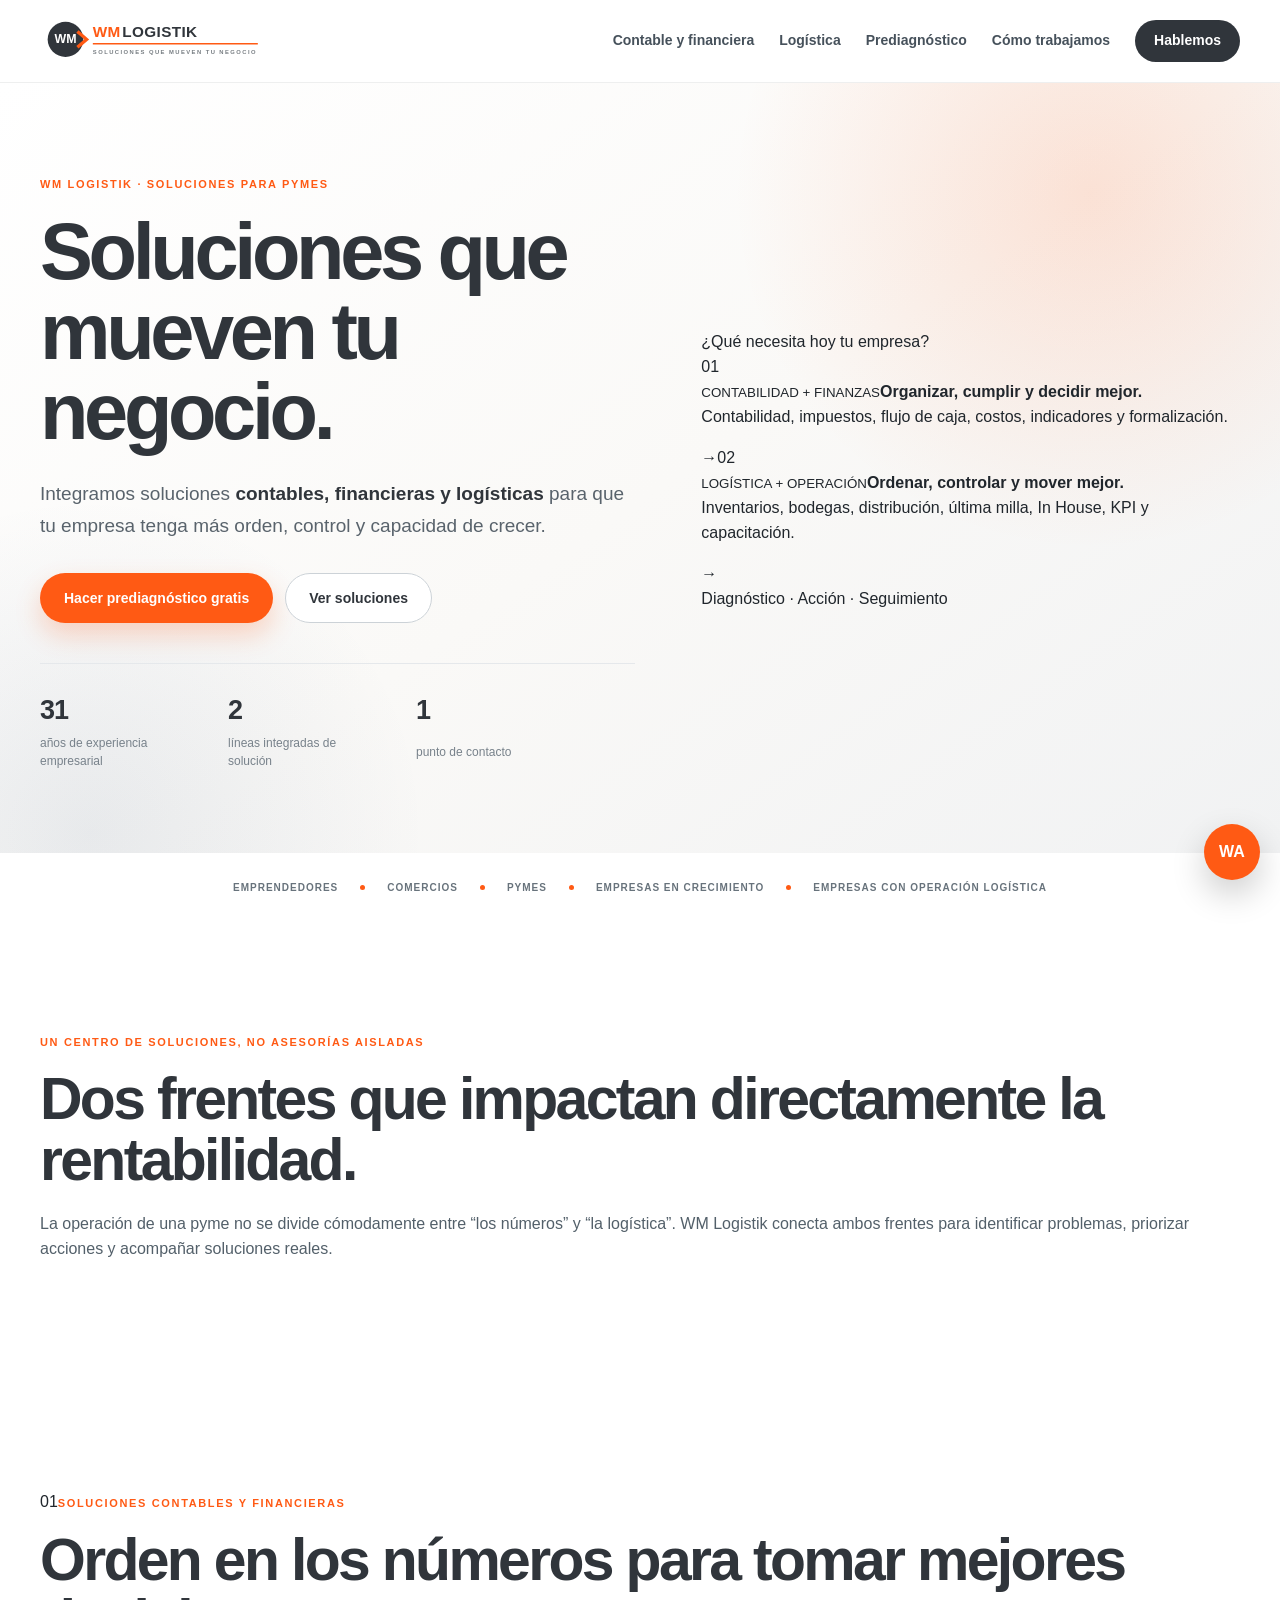
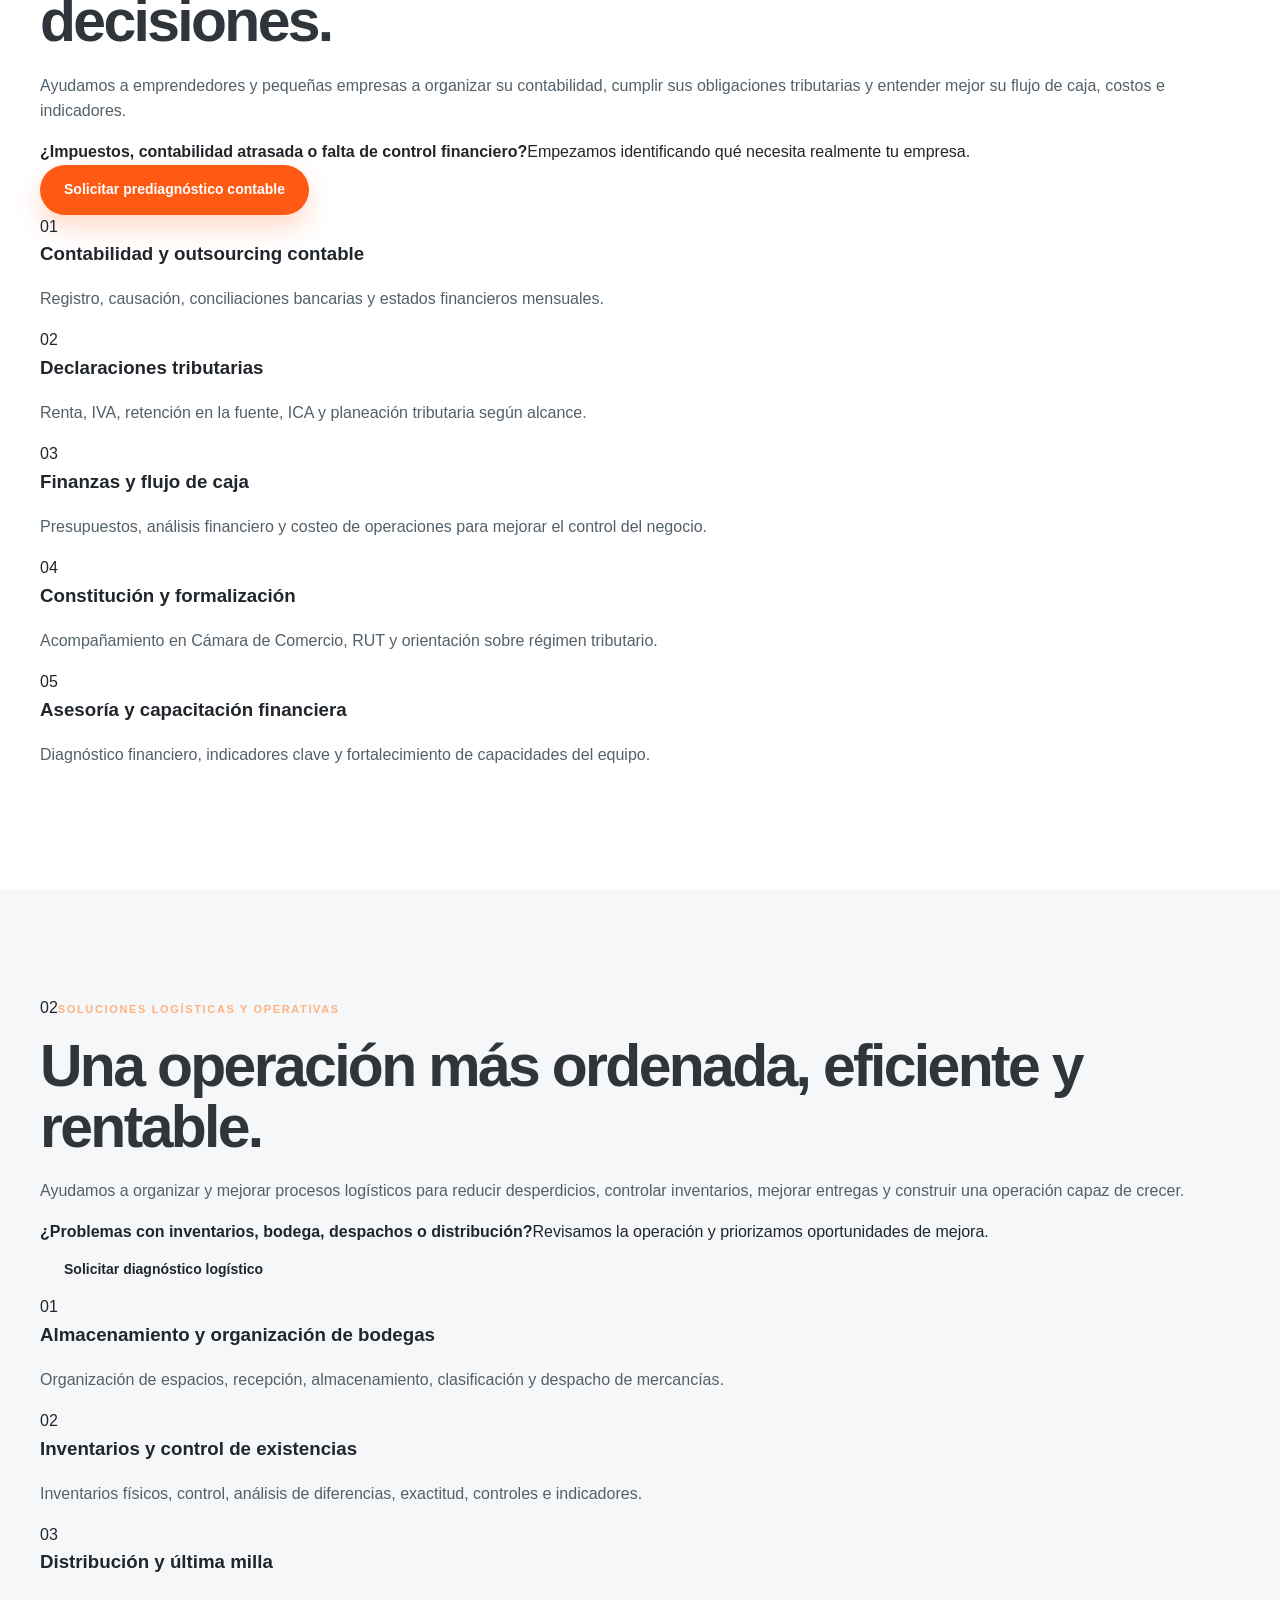
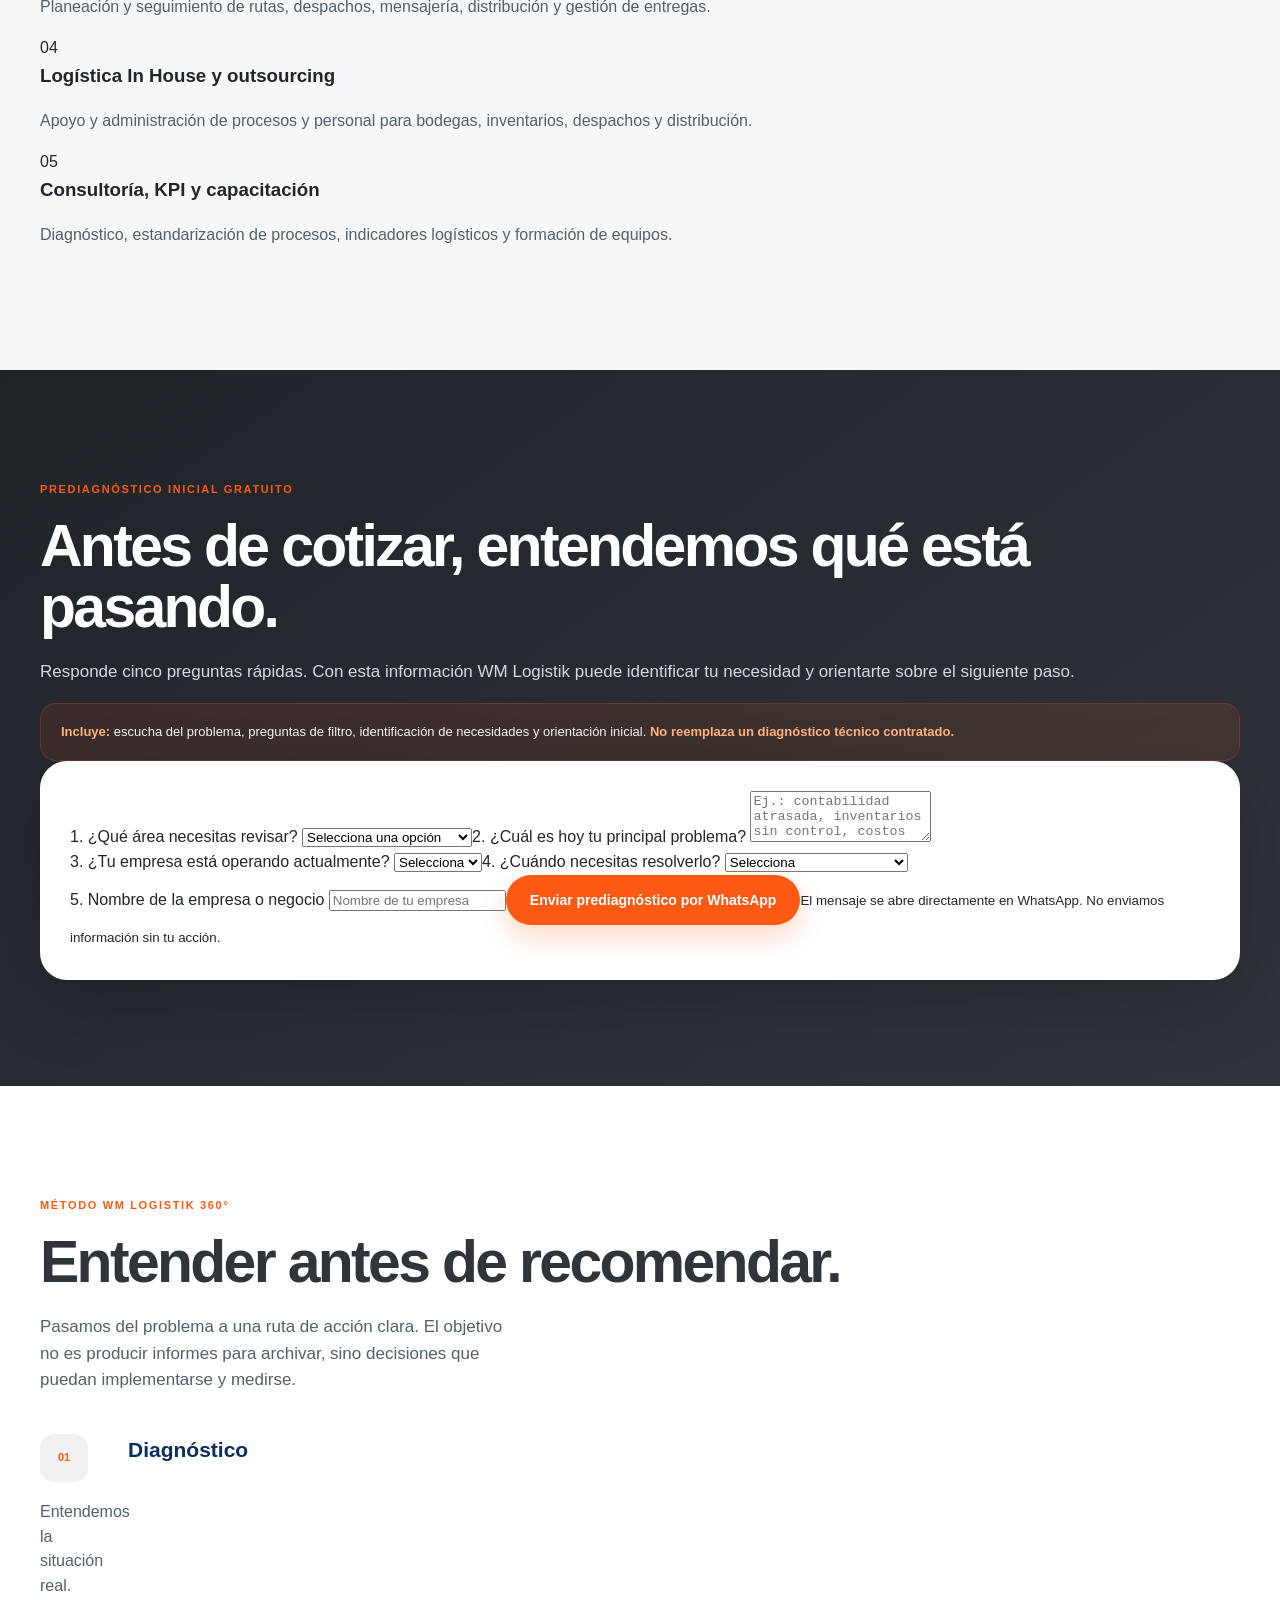
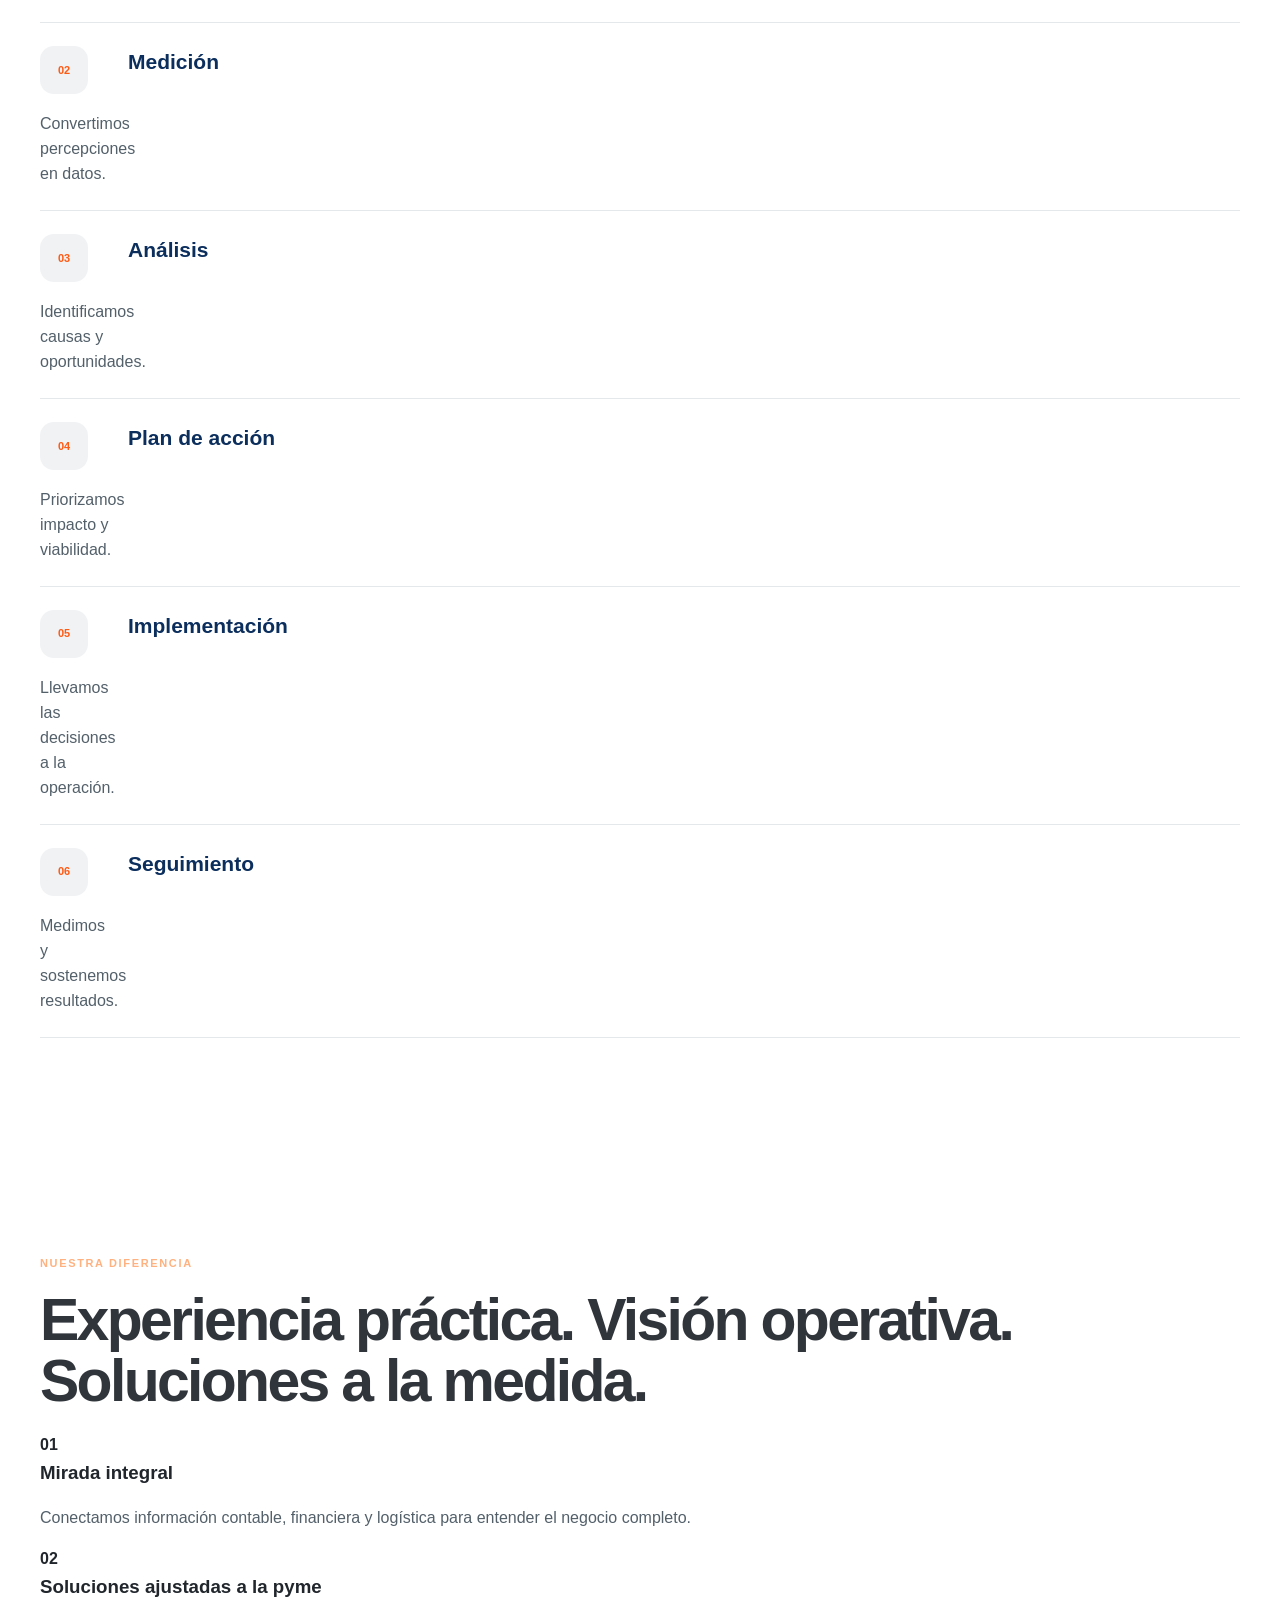
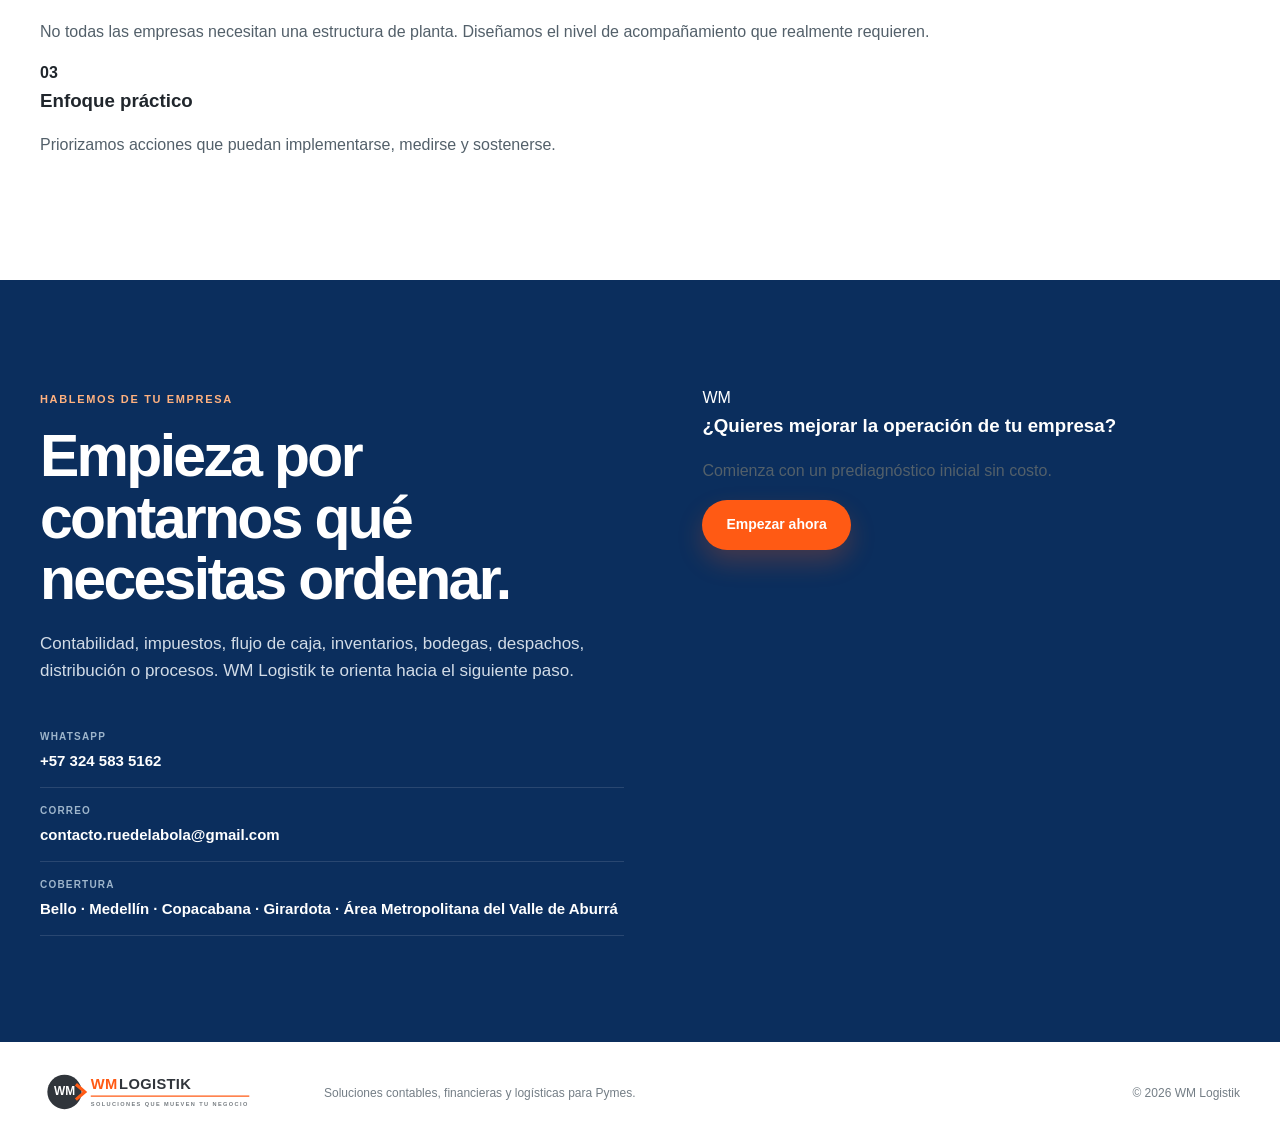
==== commit ea4e769f: "Reorganize WM Logistik into two commercial service lines and home prediagnostic" ====
--- a/index.html
+++ b/index.html
@@ -1 +1 @@
-<!doctype html><html lang="es"><head><meta charset="utf-8" /><meta name="viewport" content="width=device-width, initial-scale=1" /><title>WM Logistik | Soluciones contables, financieras y logísticas para pymes</title><meta name="description" content="WM Logistik integra soluciones contables, financieras y logísticas para pymes: outsourcing contable, declaraciones tributarias, flujo de caja, diagnóstico, inventarios, distribución, última milla, In House, capacitación y mentoría." /><meta name="theme-color" content="#2f3439" /><meta property="og:title" content="WM Logistik | Soluciones que mueven tu negocio" /><meta property="og:description" content="Ordena tus números, optimiza tu logística y mejora la operación de tu empresa con WM Logistik." /><meta property="og:type" content="website" /><link rel="icon" href="assets/favicon.svg" type="image/svg+xml" /><link rel="stylesheet" href="styles.css" /><script type="application/ld+json">{"@context":"https://schema.org","@type":"ProfessionalService","name":"WM Logistik","description":"Centro de soluciones contables, financieras y logísticas para pymes.","telephone":"+57 324 583 5162","email":"contacto.ruedelabola@gmail.com","areaServed":["Bello","Medellín","Copacabana","Girardota","Valle de Aburrá"]}</script></head><body><a class="skip-link" href="#contenido">Ir al contenido</a><header class="site-header" id="inicio"><div class="container header-inner"><a class="brand" href="#inicio" aria-label="WM Logistik, inicio"><img src="assets/wm-logistik-logo.svg" alt="WM Logistik, soluciones que mueven tu negocio" /></a><button class="menu-toggle" aria-label="Abrir menú" aria-expanded="false">☰</button><nav class="nav" aria-label="Navegación principal"><a href="#contable">Contable y financiera</a><a href="#logistica">Logística</a><a href="#prediagnostico">Pre-diagnóstico</a><a href="#metodo">Método 360°</a><a class="btn btn-dark btn-sm" href="#contacto">Hablemos</a></nav></div></header><main id="contenido"><section class="hero"><div class="container hero-grid"><div class="hero-copy reveal"><span class="kicker">Centro de soluciones para pymes</span><h1>Ordena tus números.<br/>Optimiza tu logística.<br/><em>Mueve tu negocio.</em></h1><p class="hero-lead">WM Logistik integra soluciones <strong>contables, financieras y logísticas</strong> para ayudar a emprendedores y pymes a ganar control, reducir costos y tomar mejores decisiones.</p><div class="hero-actions"><a class="btn btn-orange" href="#prediagnostico">Haz tu pre-diagnóstico gratuito</a><a class="btn btn-outline" href="#contable">Ver soluciones</a></div><div class="hero-proof"><div><strong>31</strong><span>años de experiencia aplicada</span></div><div><strong>360°</strong><span>diagnóstico + acción + seguimiento</span></div><div><strong>1</strong><span>punto de contacto para tu pyme</span></div></div></div><div class="hero-board reveal delay-1"><div class="board-head"><span>WM LOGISTIK</span><span>Soluciones que mueven tu negocio</span></div><div class="board-main"><small>¿Dónde necesita orden tu empresa?</small><h2>Decisiones claras.<br/>Operación bajo control.</h2></div><div class="board-grid"><article><span>01</span><b>Contabilidad</b><small>Orden, cumplimiento y estados financieros</small></article><article><span>02</span><b>Finanzas</b><small>Flujo de caja, costos y rentabilidad</small></article><article><span>03</span><b>Logística</b><small>Inventarios, bodega, transporte y distribución</small></article><article><span>04</span><b>Operación</b><small>Última milla, rutas e In House</small></article></div></div></div></section><section class="service-strip" aria-label="Áreas de servicio"><div class="container strip-inner"><span>Contable</span><i></i><span>Tributaria</span><i></i><span>Financiera</span><i></i><span>Logística</span><i></i><span>Operación</span><i></i><span>Última milla</span><i></i><span>In House</span><i></i><span>Capacitación</span></div></section><section class="section accounting-section" id="contable"><div class="container"><div class="section-head reveal"><div><span class="kicker">Línea contable y financiera</span><h2>Primero, ponemos en orden los números.</h2></div><p>Ayudamos a emprendedores y pequeñas empresas a organizar su contabilidad, cumplir sus obligaciones tributarias y tomar mejores decisiones financieras para crecer con orden.</p></div><div class="accounting-layout"><div class="accounting-services"><article class="account-card reveal"><span class="account-icon">01</span><div><h3>Contabilidad y outsourcing contable</h3><p>Registro, causación, conciliaciones bancarias y estados financieros mensuales.</p></div></article><article class="account-card reveal delay-1"><span class="account-icon">02</span><div><h3>Declaraciones tributarias</h3><p>Renta, IVA, retención en la fuente, ICA y planeación tributaria según el alcance.</p></div></article><article class="account-card reveal"><span class="account-icon">03</span><div><h3>Finanzas y flujo de caja</h3><p>Presupuestos, análisis financiero y costeo de operaciones para entender qué está pasando con el dinero.</p></div></article><article class="account-card reveal delay-1"><span class="account-icon">04</span><div><h3>Constitución y formalización</h3><p>Acompañamiento en Cámara de Comercio, RUT y orientación sobre régimen tributario.</p></div></article><article class="account-card reveal"><span class="account-icon">05</span><div><h3>Asesoría y capacitación financiera</h3><p>Diagnóstico financiero, indicadores clave y fortalecimiento de capacidades para tomar decisiones con información.</p></div></article></div><aside class="accounting-diagnostic reveal delay-1"><span class="mini-label">Diagnóstico contable y financiero para pymes</span><h3>Detectamos qué necesita atención primero.</h3><div class="diagnostic-tags"><span>Contabilidad</span><span>Tributario</span><span>Flujo de caja</span><span>Costos</span><span>Indicadores</span><span>Cumplimiento</span></div><p>El resultado es una orientación clara y un plan de acción priorizado para definir el siguiente paso.</p><a class="btn btn-orange" href="#prediagnostico">Empezar gratis</a></aside></div></div></section><section class="section logistics-section" id="logistica"><div class="container"><div class="section-head reveal"><div><span class="kicker">Línea logística y operativa</span><h2>Después, hacemos que la operación fluya.</h2></div><p>Desde el diagnóstico hasta la ejecución, WM Logistik interviene los puntos donde una pyme pierde tiempo, dinero o capacidad de respuesta.</p></div><div class="solution-grid"><article class="solution-card reveal"><span class="solution-num">01</span><h3>Consultoría logística</h3><p>Diagnóstico y mejoramiento de procesos con foco en productividad, control y reducción de desperdicios.</p><ul><li>Auditoría logística</li><li>Inventarios y almacenamiento</li><li>Distribución y transporte</li><li>Compras y servicio al cliente</li><li>Indicadores de gestión (KPI)</li><li>Implementación de procesos</li></ul></article><article class="solution-card dark reveal delay-1"><span class="solution-num">02</span><h3>Logística + financiera</h3><p>Conectamos la operación con el dinero para identificar sobrecostos, capital inmovilizado y oportunidades de ahorro.</p><ul><li>Inventarios y compras</li><li>Bodegas, despachos y distribución</li><li>Costos logísticos y costos ocultos</li><li>Flujo de caja y rentabilidad</li><li>Priorización de acciones</li></ul></article><article class="solution-card reveal"><span class="solution-num">03</span><h3>Operación y última milla</h3><p>Soluciones para necesidades recurrentes de mensajería, rutas, distribución y entregas.</p><ul><li>Mensajería y última milla</li><li>Rutas y distribución</li><li>Gestión delegada de diligencias</li><li>Seguimiento de entregas</li><li>Flexibilidad según la operación</li></ul></article><article class="solution-card dark reveal delay-1"><span class="solution-num">04</span><h3>Logística In House</h3><p>Apoyo y administración de procesos logísticos dentro de la empresa, bajo una estructura contractual adecuada.</p><ul><li>Operación logística integral</li><li>Apoyo a bodegas, despachos e inventarios</li><li>Administración y seguimiento operativo</li><li>Soluciones a la medida de la pyme</li></ul></article><article class="solution-card reveal"><span class="solution-num">05</span><h3>Capacitación</h3><p>Formación virtual y presencial para fortalecer al equipo y llevar buenas prácticas a la operación diaria.</p><ul><li>Fundamentos de logística</li><li>Gestión de inventarios</li><li>Indicadores logísticos</li><li>Transporte y distribución</li><li>Costos logísticos</li></ul></article><article class="solution-card reveal delay-1"><span class="solution-num">06</span><h3>Mentoría empresarial</h3><p>Acompañamiento periódico para revisar avances, priorizar acciones y sostener la mejora.</p><ul><li>Seguimiento de avances</li><li>Priorización de acciones</li><li>Planes Básico, Profesional y Empresarial</li><li>Acompañamiento de la evolución operativa</li></ul></article></div></div></section><section class="section prediag-section" id="prediagnostico"><div class="container prediag-wrap"><div class="prediag-copy reveal"><span class="kicker light">Pre-diagnóstico gratuito</span><h2>Antes de cotizar, entendemos qué está pasando.</h2><p>Completa este filtro inicial. Con tus respuestas, WM Logistik puede orientar la conversación de pre-diagnóstico y definir si necesitas un servicio puntual, un diagnóstico completo o una reunión de profundización.</p><div class="prediag-badges"><span>Sin costo</span><span>Orientación inicial</span><span>20–30 min de conversación</span></div><div class="prediag-note"><strong>Importante:</strong> este filtro no reemplaza un diagnóstico técnico contratado ni incluye reconstrucción contable, liquidación de impuestos, declaraciones, estados financieros o informes técnicos completos.</div></div><form class="prediag-form reveal delay-1" id="prediag-form"><div class="form-head"><span>01</span><div><strong>Cuéntanos lo esencial</strong><small>Te toma menos de 3 minutos completar este filtro.</small></div></div><div class="form-grid"><label>Nombre o razón social<input id="pd-name" type="text" required placeholder="Tu nombre o empresa" /></label><label>Ciudad<input id="pd-city" type="text" placeholder="Ej. Bello" /></label><label class="full">Principal situación que quieres resolver<select id="pd-need" required><option value="">Selecciona una opción</option><option>Contabilidad atrasada</option><option>Impuestos u obligaciones tributarias</option><option>Flujo de caja, cartera, deudas o costos</option><option>Inventarios o compras</option><option>Bodega, despachos o distribución</option><option>Transporte, rutas o última milla</option><option>Formalización de empresa</option><option>Indicadores y control de la operación</option><option>Otro</option></select></label><label>¿La contabilidad está al día?<select id="pd-accounting"><option value="0">Sí</option><option value="2">No</option><option value="1">No estoy seguro(a)</option></select></label><label>¿Hay obligaciones pendientes con DIAN o municipio?<select id="pd-tax"><option value="0">No</option><option value="2">Sí</option><option value="1">No estoy seguro(a)</option></select></label><label>¿Hay problemas de flujo de caja, cartera, deudas o costos?<select id="pd-cash"><option value="0">No</option><option value="2">Sí</option><option value="1">A veces / no estoy seguro(a)</option></select></label><label>¿Cuándo necesitas resolverlo?<select id="pd-urgency"><option>Lo antes posible</option><option>Este mes</option><option>En los próximos 2–3 meses</option><option>Solo quiero orientación inicial</option></select></label></div><button class="btn btn-orange" type="submit">Ver orientación inicial</button><div class="prediag-result" id="prediag-result" aria-live="polite"></div></form></div></section><section class="section method-section" id="metodo"><div class="container method-layout"><div class="method-copy reveal"><span class="kicker">Método WM Logistik 360°</span><h2>Entender. Medir. Decidir. Ejecutar.</h2><p>Una metodología simple para pasar del problema a acciones visibles, medibles y sostenibles.</p><a class="inline-link" href="#contacto">Hablar con WM Logistik <span>→</span></a></div><div class="method-steps reveal delay-1"><article><span>01</span><div><h3>Diagnóstico</h3><p>Entendemos la situación real y detectamos brechas.</p></div></article><article><span>02</span><div><h3>Medición</h3><p>Convertimos percepciones en datos e indicadores.</p></div></article><article><span>03</span><div><h3>Análisis</h3><p>Identificamos causas, costos y oportunidades.</p></div></article><article><span>04</span><div><h3>Plan de acción</h3><p>Priorizamos acciones según impacto y viabilidad.</p></div></article><article><span>05</span><div><h3>Implementación</h3><p>Llevamos las decisiones a la operación.</p></div></article><article><span>06</span><div><h3>Seguimiento</h3><p>Medimos cambios y sostenemos resultados.</p></div></article></div></div></section><section class="section outcomes-section" id="resultados"><div class="container"><div class="section-head reveal"><div><span class="kicker">Lo que buscamos mejorar</span><h2>Resultados que el negocio pueda sentir.</h2></div><p>Menos improvisación y más control para que la información y la operación trabajen a favor de la empresa.</p></div><div class="outcomes-grid"><article><strong>01</strong><h3>Orden y cumplimiento</h3><p>Información contable organizada y obligaciones atendidas según corresponda.</p></article><article><strong>02</strong><h3>Mejor flujo de caja</h3><p>Más claridad sobre costos, compromisos y decisiones financieras.</p></article><article><strong>03</strong><h3>Menos sobrecostos</h3><p>Identificación de pérdidas, reprocesos y capital inmovilizado.</p></article><article><strong>04</strong><h3>Mejor operación</h3><p>Procesos, inventarios, rutas y distribución con mayor control.</p></article><article><strong>05</strong><h3>Decisiones con información</h3><p>Indicadores y análisis para priorizar acciones con criterio.</p></article><article><strong>06</strong><h3>Crecimiento con orden</h3><p>Una estructura más clara para que la pyme pueda avanzar sin que el caos operativo la frene.</p></article></div></div></section><section class="section contact-section" id="contacto"><div class="container contact-grid"><div class="contact-copy reveal"><span class="kicker light">Hablemos de tu empresa</span><h2>¿Qué necesitas poner en orden primero?</h2><p>Contabilidad, impuestos, flujo de caja, inventarios, bodega, despachos, rutas o procesos. WM Logistik empieza por entender el problema y definir el siguiente paso.</p><div class="contact-data"><a href="tel:+573245835162"><span>WhatsApp / teléfono</span><strong>+57 324 583 5162</strong></a><a href="mailto:contacto.ruedelabola@gmail.com"><span>Correo</span><strong>contacto.ruedelabola@gmail.com</strong></a><div><span>Cobertura</span><strong>Bello · Medellín · Copacabana · Girardota · Valle de Aburrá</strong></div></div></div><form class="contact-form reveal delay-1" id="whatsapp-form"><div class="form-title">Cuéntanos tu necesidad</div><label>Nombre<input id="name" type="text" autocomplete="name" required placeholder="Tu nombre" /></label><label>Empresa<input id="company" type="text" autocomplete="organization" placeholder="Nombre de la empresa" /></label><label>¿Qué necesitas revisar?<select id="challenge"><option>Contabilidad y outsourcing</option><option>Declaraciones tributarias</option><option>Finanzas y flujo de caja</option><option>Formalización de empresa</option><option>Diagnóstico contable-financiero</option><option>Consultoría logística</option><option>Inventarios y almacenamiento</option><option>Transporte / rutas</option><option>Última milla / mensajería</option><option>Logística In House</option><option>Capacitación / mentoría</option><option>Otro</option></select></label><label>Contexto<textarea id="message" rows="4" placeholder="Cuéntanos brevemente qué está pasando"></textarea></label><button class="btn btn-orange" type="submit">Enviar por WhatsApp</button><small>El mensaje se abre directamente en WhatsApp.</small></form></div></section></main><footer class="footer"><div class="container footer-inner"><img src="assets/wm-logistik-logo.svg" alt="WM Logistik" /><p>Soluciones que mueven tu negocio.</p><p>© <span id="year"></span> WM Logistik.</p></div></footer><a class="whatsapp-float" href="https://wa.me/573245835162?text=Hola%20WM%20Logistik.%20Quiero%20informaci%C3%B3n." target="_blank" rel="noopener" aria-label="Abrir WhatsApp">WA</a><script src="script.js"></script></body></html>+<!doctype html><html lang="es"><head><meta charset="utf-8" /><meta name="viewport" content="width=device-width, initial-scale=1" /><title>WM Logistik | Soluciones contables, financieras y logísticas para Pymes</title><meta name="description" content="WM Logistik ayuda a pymes y emprendedores a organizar su operación contable, financiera y logística mediante soluciones prácticas, diagnósticos y acompañamiento especializado." /><meta name="theme-color" content="#243038" /><meta property="og:title" content="WM Logistik | Soluciones que mueven tu negocio" /><meta property="og:description" content="Soluciones contables, financieras y logísticas para organizar, controlar y hacer crecer tu empresa." /><meta property="og:type" content="website" /><link rel="icon" href="assets/favicon.svg" type="image/svg+xml" /><link rel="stylesheet" href="styles.css" /></head><body><a class="skip-link" href="#contenido">Ir al contenido</a><header class="site-header" id="inicio"><div class="container header-inner"><a class="brand" href="#inicio" aria-label="WM Logistik, inicio"><img src="assets/wm-logistik-logo.svg" alt="WM Logistik" /></a><button class="menu-toggle" aria-label="Abrir menú" aria-expanded="false">☰</button><nav class="nav" aria-label="Navegación principal"><a href="#contable">Contable y financiera</a><a href="#logistica">Logística</a><a href="#prediagnostico">Prediagnóstico</a><a href="#metodo">Cómo trabajamos</a><a class="btn btn-dark btn-sm" href="#contacto">Hablemos</a></nav></div></header><main id="contenido"><section class="hero"><div class="container hero-grid"><div class="hero-copy reveal"><span class="kicker">WM LOGISTIK · SOLUCIONES PARA PYMES</span><h1>Soluciones que <span>mueven</span> tu negocio.</h1><p class="hero-lead">Integramos soluciones <strong>contables, financieras y logísticas</strong> para que tu empresa tenga más orden, control y capacidad de crecer.</p><div class="hero-actions"><a class="btn btn-orange" href="#prediagnostico">Hacer prediagnóstico gratis</a><a class="btn btn-outline" href="#soluciones">Ver soluciones</a></div><div class="hero-proof"><div><strong>31</strong><span>años de experiencia empresarial</span></div><div><strong>2</strong><span>líneas integradas de solución</span></div><div><strong>1</strong><span>punto de contacto</span></div></div></div><div class="hero-visual reveal delay-1"><div class="hero-panel-label">¿Qué necesita hoy tu empresa?</div><a class="hero-route finance-route" href="#contable"><span class="route-no">01</span><div><small>CONTABILIDAD + FINANZAS</small><strong>Organizar, cumplir y decidir mejor.</strong><p>Contabilidad, impuestos, flujo de caja, costos, indicadores y formalización.</p></div><b>→</b></a><a class="hero-route logistics-route" href="#logistica"><span class="route-no">02</span><div><small>LOGÍSTICA + OPERACIÓN</small><strong>Ordenar, controlar y mover mejor.</strong><p>Inventarios, bodegas, distribución, última milla, In House, KPI y capacitación.</p></div><b>→</b></a><div class="hero-panel-foot"><i></i> Diagnóstico · Acción · Seguimiento</div></div></div></section><section class="audience-strip"><div class="container strip-inner"><span>Emprendedores</span><i></i><span>Comercios</span><i></i><span>Pymes</span><i></i><span>Empresas en crecimiento</span><i></i><span>Empresas con operación logística</span></div></section><section class="section solutions-intro" id="soluciones"><div class="container intro-grid"><div class="reveal"><span class="kicker">Un centro de soluciones, no asesorías aisladas</span><h2>Dos frentes que impactan directamente la rentabilidad.</h2></div><p class="reveal delay-1">La operación de una pyme no se divide cómodamente entre “los números” y “la logística”. WM Logistik conecta ambos frentes para identificar problemas, priorizar acciones y acompañar soluciones reales.</p></div></section><section class="section service-line finance-section" id="contable"><div class="container service-line-grid"><div class="service-line-copy reveal"><span class="line-number">01</span><span class="kicker">Soluciones contables y financieras</span><h2>Orden en los números para tomar mejores decisiones.</h2><p>Ayudamos a emprendedores y pequeñas empresas a organizar su contabilidad, cumplir sus obligaciones tributarias y entender mejor su flujo de caja, costos e indicadores.</p><div class="pain-callout"><strong>¿Impuestos, contabilidad atrasada o falta de control financiero?</strong><span>Empezamos identificando qué necesita realmente tu empresa.</span></div><a class="btn btn-orange" href="#prediagnostico" data-focus="contable">Solicitar prediagnóstico contable</a></div><div class="service-stack reveal delay-1"><article><div class="service-badge">01</div><div><h3>Contabilidad y outsourcing contable</h3><p>Registro, causación, conciliaciones bancarias y estados financieros mensuales.</p></div></article><article><div class="service-badge">02</div><div><h3>Declaraciones tributarias</h3><p>Renta, IVA, retención en la fuente, ICA y planeación tributaria según alcance.</p></div></article><article><div class="service-badge">03</div><div><h3>Finanzas y flujo de caja</h3><p>Presupuestos, análisis financiero y costeo de operaciones para mejorar el control del negocio.</p></div></article><article><div class="service-badge">04</div><div><h3>Constitución y formalización</h3><p>Acompañamiento en Cámara de Comercio, RUT y orientación sobre régimen tributario.</p></div></article><article><div class="service-badge">05</div><div><h3>Asesoría y capacitación financiera</h3><p>Diagnóstico financiero, indicadores clave y fortalecimiento de capacidades del equipo.</p></div></article></div></div></section><section class="section service-line logistics-section" id="logistica"><div class="container service-line-grid reverse"><div class="service-line-copy reveal"><span class="line-number">02</span><span class="kicker light">Soluciones logísticas y operativas</span><h2>Una operación más ordenada, eficiente y rentable.</h2><p>Ayudamos a organizar y mejorar procesos logísticos para reducir desperdicios, controlar inventarios, mejorar entregas y construir una operación capaz de crecer.</p><div class="pain-callout dark-callout"><strong>¿Problemas con inventarios, bodega, despachos o distribución?</strong><span>Revisamos la operación y priorizamos oportunidades de mejora.</span></div><a class="btn btn-light" href="#prediagnostico" data-focus="logistica">Solicitar diagnóstico logístico</a></div><div class="service-stack dark-stack reveal delay-1"><article><div class="service-badge">01</div><div><h3>Almacenamiento y organización de bodegas</h3><p>Organización de espacios, recepción, almacenamiento, clasificación y despacho de mercancías.</p></div></article><article><div class="service-badge">02</div><div><h3>Inventarios y control de existencias</h3><p>Inventarios físicos, control, análisis de diferencias, exactitud, controles e indicadores.</p></div></article><article><div class="service-badge">03</div><div><h3>Distribución y última milla</h3><p>Planeación y seguimiento de rutas, despachos, mensajería, distribución y gestión de entregas.</p></div></article><article><div class="service-badge">04</div><div><h3>Logística In House y outsourcing</h3><p>Apoyo y administración de procesos y personal para bodegas, inventarios, despachos y distribución.</p></div></article><article><div class="service-badge">05</div><div><h3>Consultoría, KPI y capacitación</h3><p>Diagnóstico, estandarización de procesos, indicadores logísticos y formación de equipos.</p></div></article></div></div></section><section class="section prediag-section" id="prediagnostico"><div class="container prediag-shell reveal"><div class="prediag-copy"><span class="kicker">Prediagnóstico inicial gratuito</span><h2>Antes de cotizar, entendemos qué está pasando.</h2><p>Responde cinco preguntas rápidas. Con esta información WM Logistik puede identificar tu necesidad y orientarte sobre el siguiente paso.</p><div class="prediag-note"><strong>Incluye:</strong> escucha del problema, preguntas de filtro, identificación de necesidades y orientación inicial. <strong>No reemplaza un diagnóstico técnico contratado.</strong></div></div><form class="prediag-form" id="prediagnostic-form"><div class="form-progress"><span id="progress-bar"></span></div><label>1. ¿Qué área necesitas revisar? <select id="pd-area" required><option value="">Selecciona una opción</option><option>Contable / tributaria</option><option>Financiera / flujo de caja</option><option>Logística / inventarios</option><option>Distribución / última milla</option><option>Varias áreas</option></select></label><label>2. ¿Cuál es hoy tu principal problema? <textarea id="pd-problem" rows="3" required placeholder="Ej.: contabilidad atrasada, inventarios sin control, costos altos, problemas de caja..."></textarea></label><div class="form-row"><label>3. ¿Tu empresa está operando actualmente? <select id="pd-operating" required><option value="">Selecciona</option><option>Sí</option><option>No</option></select></label><label>4. ¿Cuándo necesitas resolverlo? <select id="pd-urgency" required><option value="">Selecciona</option><option>De inmediato</option><option>Este mes</option><option>En 1 a 3 meses</option><option>Estoy explorando opciones</option></select></label></div><label>5. Nombre de la empresa o negocio <input id="pd-company" type="text" required placeholder="Nombre de tu empresa" /></label><button class="btn btn-orange btn-full" type="submit">Enviar prediagnóstico por WhatsApp</button><small>El mensaje se abre directamente en WhatsApp. No enviamos información sin tu acción.</small></form></div></section><section class="section method-section" id="metodo"><div class="container method-grid"><div class="method-copy reveal"><span class="kicker">Método WM Logistik 360°</span><h2>Entender antes de recomendar.</h2><p>Pasamos del problema a una ruta de acción clara. El objetivo no es producir informes para archivar, sino decisiones que puedan implementarse y medirse.</p></div><div class="method-steps reveal delay-1"><article><span>01</span><h3>Diagnóstico</h3><p>Entendemos la situación real.</p></article><article><span>02</span><h3>Medición</h3><p>Convertimos percepciones en datos.</p></article><article><span>03</span><h3>Análisis</h3><p>Identificamos causas y oportunidades.</p></article><article><span>04</span><h3>Plan de acción</h3><p>Priorizamos impacto y viabilidad.</p></article><article><span>05</span><h3>Implementación</h3><p>Llevamos las decisiones a la operación.</p></article><article><span>06</span><h3>Seguimiento</h3><p>Medimos y sostenemos resultados.</p></article></div></div></section><section class="section difference-section"><div class="container difference-grid"><div class="difference-lead reveal"><span class="kicker light">Nuestra diferencia</span><h2>Experiencia práctica. Visión operativa. Soluciones a la medida.</h2></div><div class="difference-points reveal delay-1"><article><b>01</b><div><h3>Mirada integral</h3><p>Conectamos información contable, financiera y logística para entender el negocio completo.</p></div></article><article><b>02</b><div><h3>Soluciones ajustadas a la pyme</h3><p>No todas las empresas necesitan una estructura de planta. Diseñamos el nivel de acompañamiento que realmente requieren.</p></div></article><article><b>03</b><div><h3>Enfoque práctico</h3><p>Priorizamos acciones que puedan implementarse, medirse y sostenerse.</p></div></article></div></div></section><section class="section contact-section" id="contacto"><div class="container contact-grid"><div class="contact-copy reveal"><span class="kicker light">Hablemos de tu empresa</span><h2>Empieza por contarnos qué necesitas ordenar.</h2><p>Contabilidad, impuestos, flujo de caja, inventarios, bodegas, despachos, distribución o procesos. WM Logistik te orienta hacia el siguiente paso.</p><div class="contact-data"><a href="https://wa.me/573245835162?text=Hola%20WM%20Logistik.%20Quiero%20informaci%C3%B3n%20sobre%20sus%20servicios." target="_blank" rel="noopener"><span>WhatsApp</span><strong>+57 324 583 5162</strong></a><a href="mailto:contacto.ruedelabola@gmail.com"><span>Correo</span><strong>contacto.ruedelabola@gmail.com</strong></a><div><span>Cobertura</span><strong>Bello · Medellín · Copacabana · Girardota · Área Metropolitana del Valle de Aburrá</strong></div></div></div><div class="contact-card reveal delay-1"><span class="contact-mark">WM</span><h3>¿Quieres mejorar la operación de tu empresa?</h3><p>Comienza con un prediagnóstico inicial sin costo.</p><a class="btn btn-orange btn-full" href="#prediagnostico">Empezar ahora</a></div></div></section></main><footer class="footer"><div class="container footer-inner"><img src="assets/wm-logistik-logo.svg" alt="WM Logistik" /><p>Soluciones contables, financieras y logísticas para Pymes.</p><p>© <span id="year"></span> WM Logistik</p></div></footer><a class="whatsapp-float" href="https://wa.me/573245835162?text=Hola%20WM%20Logistik.%20Quiero%20informaci%C3%B3n." target="_blank" rel="noopener" aria-label="Abrir WhatsApp">WA</a><script src="script.js"></script></body></html>
--- a/styles.css
+++ b/styles.css
@@ -1 +1 @@
-:root{--navy:#103964;--navy-deep:#082846;--navy-soft:#eaf0f6;--orange:#ea7d1b;--orange-dark:#cf6810;--ink:#14202b;--text:#495866;--muted:#74818d;--line:#e2e8ee;--soft:#f6f8fa;--white:#fff;--radius:26px;--shadow:0 28px 70px rgba(16,57,100,.11);}*{box-sizing:border-box}html{scroll-behavior:smooth}body{margin:0;font-family:Inter,ui-sans-serif,-apple-system,BlinkMacSystemFont,"Segoe UI",sans-serif;color:var(--ink);background:#fff;line-height:1.55}a{color:inherit;text-decoration:none}img{display:block;max-width:100%}.container{width:min(1200px,calc(100% - 44px));margin:auto}.skip-link{position:absolute;left:-999px}.skip-link:focus{left:14px;top:14px;z-index:999;background:#fff;padding:10px 14px;border-radius:10px;box-shadow:var(--shadow)}.site-header{position:sticky;top:0;z-index:80;background:rgba(255,255,255,.94);backdrop-filter:blur(18px);border-bottom:1px solid rgba(16,57,100,.08)}.header-inner{height:82px;display:flex;align-items:center;justify-content:space-between;gap:28px}.brand{width:258px;height:58px;overflow:hidden;display:block}.brand img{width:258px;height:auto;transform:translateY(-2px)}.nav{display:flex;align-items:center;gap:28px;font-size:14px;font-weight:700;color:#40505f}.nav>a:not(.btn):hover{color:var(--orange)}.menu-toggle{display:none;border:0;background:transparent;font-size:28px;color:var(--navy)}.btn{display:inline-flex;align-items:center;justify-content:center;min-height:50px;padding:0 23px;border-radius:999px;border:1px solid transparent;font-size:15px;font-weight:800;transition:.2s ease;cursor:pointer}.btn:hover{transform:translateY(-2px)}.btn-sm{min-height:42px;padding:0 18px}.btn-orange{background:var(--orange);color:#fff;box-shadow:0 12px 28px rgba(234,125,27,.22)}.btn-orange:hover{background:var(--orange-dark)}.btn-dark{background:var(--navy);color:#fff}.btn-dark:hover{background:var(--navy-deep)}.btn-outline{background:#fff;border-color:#d3dce5;color:var(--navy)}.btn-outline:hover{border-color:#aebdca}.kicker{text-transform:uppercase;letter-spacing:.15em;font-size:11px;font-weight:900;color:var(--orange)}.kicker.light{color:#ffb372}h1,h2,h3,p{margin-top:0}.hero h1,.section h2{letter-spacing:-.045em;line-height:1.03;color:var(--navy)}.hero{padding:88px 0 82px;background:linear-gradient(145deg,#fff 0%,#f8fafc 58%,#eff4f8 100%);position:relative;overflow:hidden}.hero:after{content:"";position:absolute;right:-180px;top:-180px;width:680px;height:680px;border-radius:50%;background:radial-gradient(circle,rgba(234,125,27,.12),rgba(234,125,27,0) 68%);pointer-events:none}.hero-grid{display:grid;grid-template-columns:1.06fr .94fr;gap:72px;align-items:center;position:relative;z-index:1}.hero h1{font-size:clamp(56px,6.8vw,92px);margin:16px 0 26px;max-width:760px}.hero h1 em{font-style:normal;color:var(--orange)}.hero-lead{font-size:20px;color:#556572;max-width:700px;line-height:1.65}.hero-actions{display:flex;gap:12px;margin:32px 0 42px}.hero-proof{display:flex;gap:46px;padding-top:26px;border-top:1px solid var(--line)}.hero-proof div{display:grid;gap:3px}.hero-proof strong{font-size:28px;color:var(--navy);letter-spacing:-.04em}.hero-proof span{font-size:12px;color:var(--muted)}.hero-visual{background:var(--navy);color:#fff;border-radius:32px;padding:28px;box-shadow:0 32px 80px rgba(8,40,70,.22)}.visual-topline{display:flex;justify-content:space-between;gap:20px;font-size:11px;text-transform:uppercase;letter-spacing:.12em;color:#a9bed0;padding-bottom:22px;border-bottom:1px solid rgba(255,255,255,.12)}.visual-main{padding:34px 2px}.visual-eyebrow{display:block;color:#ffb372;font-size:11px;text-transform:uppercase;letter-spacing:.13em;font-weight:850;margin-bottom:10px}.visual-main strong{font-size:43px;line-height:1.03;letter-spacing:-.04em}.visual-grid{display:grid;grid-template-columns:1fr 1fr;gap:12px}.visual-grid div{padding:18px;background:rgba(255,255,255,.075);border:1px solid rgba(255,255,255,.1);border-radius:17px}.visual-grid span{font-size:10px;color:#ffb372;font-weight:900}.visual-grid b{display:block;font-size:16px;margin:3px 0 5px}.visual-grid small{font-size:12px;color:#bdd0df;line-height:1.35;display:block}.logo-strip{border-block:1px solid #edf1f4;background:#fff}.strip-inner{min-height:72px;display:flex;align-items:center;justify-content:center;gap:24px;white-space:nowrap;overflow:auto;color:#687785;text-transform:uppercase;letter-spacing:.1em;font-size:11px;font-weight:850}.strip-inner i{width:5px;height:5px;background:var(--orange);border-radius:50%;flex:0 0 auto}.section{padding:108px 0}.section h2{font-size:clamp(40px,4.6vw,64px);margin:14px 0 22px}.section p{color:var(--text)}.problem-section{background:#fff}.problem-grid{display:grid;grid-template-columns:.9fr 1.1fr;gap:80px;align-items:start}.section-intro{position:sticky;top:120px}.problem-cards{display:grid;gap:14px}.problem-cards article{padding:28px 30px;border:1px solid var(--line);border-radius:22px;background:#fff}.problem-cards article span{font-size:11px;font-weight:900;color:var(--orange)}.problem-cards h3{font-size:22px;color:var(--navy);margin:10px 0}.problem-cards p{margin:0}.solutions-section{background:var(--soft)}.section-head{display:grid;grid-template-columns:1.12fr .88fr;gap:64px;align-items:end;margin-bottom:46px}.section-head p{font-size:17px;margin:0 0 8px;color:#667581}.solution-grid{display:grid;grid-template-columns:1fr 1fr;gap:18px}.solution-card{background:#fff;border:1px solid var(--line);border-radius:var(--radius);padding:34px;min-height:470px;transition:.25s ease}.solution-card:hover{transform:translateY(-4px);box-shadow:var(--shadow)}.solution-card.dark{background:var(--navy);color:#fff;border-color:var(--navy)}.solution-icon{width:48px;height:36px;border-radius:12px;background:#eef3f7;display:grid;place-items:center;color:var(--orange);font-size:11px;font-weight:900}.dark .solution-icon{background:rgba(255,255,255,.1)}.solution-card h3{font-size:28px;color:var(--navy);margin:26px 0 12px}.solution-card p{font-size:16px;margin-bottom:22px}.solution-card ul{margin:0;padding-left:18px;color:#4d5d6a}.solution-card li{margin:9px 0}.solution-card li::marker{color:var(--orange)}.dark h3,.dark p,.dark li{color:#fff}.dark p,.dark li{color:#d2e0e9}.results-section{background:var(--navy);color:#fff}.results-top{max-width:830px;margin-bottom:46px}.results-top h2{color:#fff}.results-grid{display:grid;grid-template-columns:repeat(4,1fr);gap:14px}.result-item{padding:26px 24px;border-radius:22px;background:rgba(255,255,255,.065);border:1px solid rgba(255,255,255,.1);min-height:260px}.result-item strong{font-size:11px;color:#ffb372}.result-item h3{font-size:22px;margin:26px 0 12px}.result-item p{color:#c8d8e3}.result-statement{margin-top:18px;border-radius:20px;background:#fff;color:var(--navy);padding:24px 28px;font-size:22px;font-weight:850;letter-spacing:-.02em}.method-section{background:#fff}.method-layout{display:grid;grid-template-columns:.86fr 1.14fr;gap:90px;align-items:start}.method-copy{position:sticky;top:120px}.method-copy p{font-size:17px;max-width:470px}.inline-link{display:inline-flex;gap:10px;margin-top:14px;font-weight:850;color:var(--navy)}.inline-link span{color:var(--orange)}.method-steps{display:grid}.method-steps article{display:grid;grid-template-columns:76px 1fr;gap:20px;padding:24px 0;border-bottom:1px solid var(--line)}.method-steps article>span{width:50px;height:50px;border-radius:15px;background:var(--navy-soft);display:grid;place-items:center;font-size:12px;color:var(--navy);font-weight:900}.method-steps h3{font-size:22px;color:var(--navy);margin:0 0 5px}.method-steps p{margin:0}.diagnostic-section{padding-top:20px}.diagnostic-card{display:grid;grid-template-columns:1fr 1fr;gap:54px;padding:54px;border-radius:34px;background:#eef3f7;border:1px solid #dde6ed;align-items:center}.diagnostic-copy h2{font-size:48px}.diagnostic-copy p{font-size:17px}.diagnostic-list{display:grid;gap:9px}.diagnostic-list div{display:grid;grid-template-columns:42px 1fr;gap:10px;align-items:center;padding:12px 14px;background:#fff;border:1px solid #e0e7ed;border-radius:14px}.diagnostic-list span{font-size:10px;font-weight:900;color:var(--orange)}.diagnostic-list p{margin:0;color:#425262;font-weight:650}.value-section{background:#fff}.value-grid{display:grid;grid-template-columns:1fr 1fr;gap:80px}.value-copy p{font-size:17px}.value-points{display:grid;gap:14px}.value-points article{padding:24px 26px;border-left:3px solid var(--orange);background:#f8fafb;border-radius:0 18px 18px 0}.value-points h3{font-size:20px;color:var(--navy);margin:0 0 6px}.value-points p{margin:0}.contact-section{background:var(--navy-deep);color:#fff}.contact-grid{display:grid;grid-template-columns:1fr .92fr;gap:80px;align-items:start}.contact-copy h2{color:#fff}.contact-copy p{color:#c7d8e4;font-size:17px}.contact-data{display:grid;margin-top:30px}.contact-data a,.contact-data div{display:grid;padding:15px 0;border-bottom:1px solid rgba(255,255,255,.11)}.contact-data span{font-size:10px;text-transform:uppercase;letter-spacing:.12em;color:#8faabd;font-weight:800}.contact-data strong{font-size:15px;color:#fff;margin-top:4px}.contact-form{background:#fff;color:var(--ink);padding:30px;border-radius:26px;display:grid;gap:16px}.form-title{font-size:23px;font-weight:850;color:var(--navy);letter-spacing:-.02em;margin-bottom:2px}.contact-form label{display:grid;gap:7px;font-size:12px;font-weight:850;color:#41515e}.contact-form input,.contact-form select,.contact-form textarea{width:100%;border:1px solid #d7e0e7;border-radius:13px;padding:14px 15px;font:inherit;color:var(--ink);outline:none;background:#fff}.contact-form input:focus,.contact-form select:focus,.contact-form textarea:focus{border-color:var(--orange);box-shadow:0 0 0 3px rgba(234,125,27,.12)}.contact-form small{color:#788590}.footer{padding:26px 0;background:#fff}.footer-inner{display:grid;grid-template-columns:270px 1fr auto;align-items:center;gap:24px;color:#74818c;font-size:12px}.footer-inner img{width:250px;height:58px;object-fit:cover;object-position:top}.footer-inner p{margin:0}.whatsapp-float{position:fixed;right:20px;bottom:20px;width:56px;height:56px;border-radius:50%;background:var(--orange);color:#fff;display:grid;place-items:center;font-weight:900;box-shadow:0 15px 32px rgba(0,0,0,.2);z-index:70}.reveal{opacity:0;transform:translateY(18px);transition:opacity .7s ease,transform .7s ease}.reveal.visible{opacity:1;transform:none}.delay-1{transition-delay:.08s}.delay-2{transition-delay:.16s}@media (prefers-reduced-motion:reduce){html{scroll-behavior:auto}.reveal{opacity:1;transform:none;transition:none}.btn:hover,.solution-card:hover{transform:none}}@media (max-width:980px){.brand{width:225px}.brand img{width:225px}.menu-toggle{display:block}.nav{position:absolute;left:20px;right:20px;top:72px;background:#fff;border:1px solid var(--line);border-radius:18px;padding:18px;box-shadow:var(--shadow);display:none;flex-direction:column;align-items:stretch;gap:12px}.nav.open{display:flex}.hero-grid,.problem-grid,.section-head,.method-layout,.diagnostic-card,.value-grid,.contact-grid{grid-template-columns:1fr}.hero-grid{gap:44px}.hero h1{font-size:62px}.problem-grid,.method-layout{gap:46px}.section-intro,.method-copy{position:static}.results-grid{grid-template-columns:1fr 1fr}.diagnostic-card{padding:38px}.contact-grid{gap:46px}.footer-inner{grid-template-columns:1fr;text-align:center}.footer-inner img{margin:auto}}@media (max-width:640px){.container{width:min(100% - 28px,1200px)}.header-inner{height:72px}.brand{width:195px;height:52px}.brand img{width:195px}.hero{padding:54px 0 58px}.hero h1{font-size:47px}.hero-lead{font-size:17px}.hero-actions{flex-direction:column}.hero-actions .btn{width:100%}.hero-proof{gap:20px;justify-content:space-between}.hero-proof strong{font-size:23px}.visual-topline{flex-direction:column;gap:6px}.visual-main strong{font-size:35px}.visual-grid{grid-template-columns:1fr}.strip-inner{justify-content:flex-start;padding-inline:8px}.section{padding:76px 0}.section h2{font-size:40px}.solution-grid,.results-grid{grid-template-columns:1fr}.solution-card{min-height:auto;padding:27px}.problem-cards article{padding:23px}.result-item{min-height:auto}.result-statement{font-size:18px}.method-steps article{grid-template-columns:58px 1fr}.diagnostic-card{padding:27px}.diagnostic-copy h2{font-size:36px}.contact-form{padding:22px}}.center-section{background:#fff;padding-top:92px;padding-bottom:92px}.center-grid{display:grid;grid-template-columns:.82fr 1.18fr;gap:72px;align-items:start}.center-copy{position:sticky;top:120px}.center-copy p{font-size:17px;max-width:500px}.center-pillars{display:grid;grid-template-columns:1fr 1fr;gap:14px}.center-pillars article{padding:24px 25px;border:1px solid var(--line);border-radius:22px;background:#fff;min-height:190px}.center-pillars article span{font-size:10px;color:var(--orange);font-weight:900;letter-spacing:.1em}.center-pillars h3{font-size:21px;color:var(--navy);margin:12px 0 8px}.center-pillars p{margin:0;font-size:14px;color:#5d6c79}.operations-section{background:#fff}.operations-grid{display:grid;grid-template-columns:repeat(3,1fr);gap:16px}.operation-card{padding:28px;border-radius:24px;border:1px solid var(--line);background:linear-gradient(180deg,#fff,#f9fbfc);min-height:230px}.operation-card>span{display:inline-flex;padding:7px 10px;border-radius:999px;background:var(--navy-soft);color:var(--navy);font-size:10px;font-weight:900;text-transform:uppercase;letter-spacing:.1em}.operation-card h3{font-size:22px;color:var(--navy);margin:22px 0 10px}.operation-card p{margin:0;color:#5b6975}@media (min-width:1100px){.solution-grid{grid-template-columns:repeat(3,1fr)}.solution-card{min-height:500px}}@media (max-width:980px){.center-grid{grid-template-columns:1fr;gap:44px}.center-copy{position:static}.operations-grid{grid-template-columns:1fr 1fr}.solution-grid{grid-template-columns:1fr 1fr}}@media (max-width:640px){.center-pillars,.operations-grid,.solution-grid{grid-template-columns:1fr}.center-section{padding:72px 0}.center-pillars article,.operation-card{min-height:auto}}+:root{--graphite:#30353b;--graphite-deep:#1f2429;--navy:#0b2e5d;--navy-2:#123f73;--orange:#ff5a14;--orange-dark:#e84800;--orange-soft:#fff1e9;--ink:#20262c;--text:#53606a;--muted:#78828b;--line:#e5e8eb;--soft:#f6f7f8;--warm:#faf8f5;--white:#fff;--radius:24px;--shadow:0 24px 70px rgba(31,36,41,.10);}*{box-sizing:border-box}html{scroll-behavior:smooth}body{margin:0;font-family:Inter,Montserrat,ui-sans-serif,-apple-system,BlinkMacSystemFont,"Segoe UI",sans-serif;color:var(--ink);background:#fff;line-height:1.56}a{color:inherit;text-decoration:none}img{display:block;max-width:100%}.container{width:min(1200px,calc(100% - 44px));margin:auto}.skip-link{position:absolute;left:-9999px}.skip-link:focus{left:14px;top:14px;z-index:999;background:#fff;padding:10px 14px;border-radius:10px;box-shadow:var(--shadow)}.site-header{position:sticky;top:0;z-index:90;background:rgba(255,255,255,.95);backdrop-filter:blur(18px);border-bottom:1px solid rgba(47,52,57,.08)}.header-inner{height:82px;display:flex;align-items:center;justify-content:space-between;gap:28px}.brand{width:255px}.brand img{width:255px;height:auto}.nav{display:flex;align-items:center;gap:25px;font-size:14px;font-weight:750;color:#46515b}.nav>a:not(.btn):hover{color:var(--orange)}.menu-toggle{display:none;border:0;background:transparent;font-size:28px;color:var(--graphite)}.btn{display:inline-flex;align-items:center;justify-content:center;min-height:50px;padding:0 23px;border-radius:999px;border:1px solid transparent;font-size:14px;font-weight:850;transition:.2s ease;cursor:pointer}.btn:hover{transform:translateY(-2px)}.btn-sm{min-height:42px;padding:0 18px}.btn-orange{background:var(--orange);color:#fff;box-shadow:0 12px 26px rgba(255,90,20,.23)}.btn-orange:hover{background:var(--orange-dark)}.btn-dark{background:var(--graphite);color:#fff}.btn-dark:hover{background:var(--graphite-deep)}.btn-outline{background:#fff;border-color:#ccd2d7;color:var(--graphite)}.kicker{text-transform:uppercase;letter-spacing:.15em;font-size:11px;font-weight:900;color:var(--orange)}.kicker.light{color:#ffb17f}h1,h2,h3,p{margin-top:0}.section{padding:106px 0}.section h2{font-size:clamp(40px,4.6vw,64px);line-height:1.04;letter-spacing:-.045em;margin:14px 0 22px;color:var(--graphite)}.section p{color:var(--text)}.hero{position:relative;overflow:hidden;padding:88px 0 82px;background:linear-gradient(145deg,#fff 0%,#faf9f7 52%,#f1f2f3 100%)}.hero:before{content:"";position:absolute;right:-170px;top:-250px;width:720px;height:720px;border-radius:50%;background:radial-gradient(circle,rgba(255,90,20,.15),rgba(255,90,20,0) 70%)}.hero:after{content:"";position:absolute;left:-260px;bottom:-330px;width:700px;height:700px;border-radius:50%;background:radial-gradient(circle,rgba(11,46,93,.08),rgba(11,46,93,0) 68%)}.hero-grid{display:grid;grid-template-columns:1.05fr .95fr;gap:66px;align-items:center;position:relative;z-index:1}.hero h1{font-size:clamp(50px,6.2vw,82px);line-height:1.01;letter-spacing:-.055em;color:var(--graphite);margin:16px 0 26px}.hero h1 em{font-style:normal;color:var(--orange)}.hero-lead{font-size:19px;color:#59636c;max-width:720px;line-height:1.66}.hero-lead strong{color:var(--graphite)}.hero-actions{display:flex;gap:12px;margin:32px 0 40px}.hero-proof{display:flex;gap:38px;padding-top:25px;border-top:1px solid var(--line)}.hero-proof div{display:grid;gap:2px}.hero-proof strong{font-size:27px;color:var(--graphite);letter-spacing:-.04em}.hero-proof span{font-size:12px;color:var(--muted);max-width:150px}.hero-board{background:linear-gradient(155deg,var(--graphite),#252a30 70%);color:#fff;border-radius:30px;padding:28px;box-shadow:0 32px 86px rgba(31,36,41,.26);border:1px solid rgba(255,255,255,.08)}.board-head{display:flex;justify-content:space-between;gap:18px;padding-bottom:20px;border-bottom:1px solid rgba(255,255,255,.12);font-size:10px;text-transform:uppercase;letter-spacing:.13em;color:#bbc1c6}.board-head span:first-child{color:#fff;font-weight:850}.board-main{padding:34px 2px}.board-main small{display:block;text-transform:uppercase;letter-spacing:.13em;color:#ffad7c;font-weight:850;margin-bottom:10px}.board-main h2{font-size:42px;line-height:1.04;letter-spacing:-.045em;margin:0;color:#fff}.board-grid{display:grid;grid-template-columns:1fr 1fr;gap:11px}.board-grid article{padding:18px;border-radius:16px;background:rgba(255,255,255,.07);border:1px solid rgba(255,255,255,.10)}.board-grid span{font-size:10px;color:#ff9b60;font-weight:900}.board-grid b{display:block;margin:4px 0 5px;font-size:16px}.board-grid small{display:block;color:#c8ced3;line-height:1.35}.service-strip{background:#fff;border-block:1px solid #eceeef}.strip-inner{min-height:70px;display:flex;align-items:center;justify-content:center;gap:22px;white-space:nowrap;overflow:auto;color:#68737c;text-transform:uppercase;letter-spacing:.1em;font-size:10px;font-weight:850}.strip-inner i{width:5px;height:5px;border-radius:50%;background:var(--orange);flex:0 0 auto}.section-head{display:grid;grid-template-columns:1.1fr .9fr;gap:64px;align-items:end;margin-bottom:46px}.section-head p{font-size:17px;margin:0 0 7px;color:#64717b}.accounting-section{background:#fff}.accounting-layout{display:grid;grid-template-columns:1.15fr .85fr;gap:22px;align-items:start}.accounting-services{display:grid;gap:12px}.account-card{display:grid;grid-template-columns:52px 1fr;gap:18px;padding:24px 26px;border:1px solid var(--line);border-radius:20px;background:#fff;transition:.2s ease}.account-card:hover{transform:translateY(-2px);box-shadow:var(--shadow)}.account-icon{width:46px;height:46px;border-radius:13px;display:grid;place-items:center;background:var(--orange-soft);color:var(--orange);font-size:11px;font-weight:900}.account-card h3{font-size:20px;margin:2px 0 6px;color:var(--navy)}.account-card p{margin:0;font-size:15px}.accounting-diagnostic{position:sticky;top:110px;background:var(--navy);color:#fff;border-radius:26px;padding:32px;box-shadow:0 24px 64px rgba(11,46,93,.19)}.mini-label{text-transform:uppercase;letter-spacing:.12em;font-size:10px;color:#ffb17f;font-weight:900}.accounting-diagnostic h3{font-size:31px;line-height:1.08;letter-spacing:-.035em;margin:14px 0 20px}.accounting-diagnostic p{color:#d3deea}.diagnostic-tags{display:flex;flex-wrap:wrap;gap:8px;margin:0 0 20px}.diagnostic-tags span{padding:8px 11px;border-radius:999px;background:rgba(255,255,255,.09);border:1px solid rgba(255,255,255,.11);font-size:12px;color:#fff}.logistics-section{background:var(--soft)}.solution-grid{display:grid;grid-template-columns:1fr 1fr;gap:18px}.solution-card{background:#fff;border:1px solid var(--line);border-radius:var(--radius);padding:32px;min-height:405px;transition:.22s ease}.solution-card:hover{transform:translateY(-4px);box-shadow:var(--shadow)}.solution-card.dark{background:var(--graphite);border-color:var(--graphite);color:#fff}.solution-num{display:inline-grid;place-items:center;width:48px;height:35px;border-radius:11px;background:#f0f2f4;color:var(--orange);font-size:11px;font-weight:900}.dark .solution-num{background:rgba(255,255,255,.1)}.solution-card h3{font-size:26px;color:var(--navy);margin:25px 0 11px}.solution-card p{font-size:15px;margin-bottom:20px}.solution-card ul{margin:0;padding-left:18px;color:#4f5d66}.solution-card li{margin:8px 0}.solution-card li::marker{color:var(--orange)}.solution-card.dark h3,.solution-card.dark p,.solution-card.dark li{color:#fff}.solution-card.dark p,.solution-card.dark li{color:#d7dce0}.prediag-section{background:linear-gradient(145deg,var(--graphite-deep),var(--graphite));color:#fff}.prediag-wrap{display:grid;grid-template-columns:.9fr 1.1fr;gap:64px;align-items:start}.prediag-copy h2{color:#fff;font-size:clamp(42px,4.6vw,62px)}.prediag-copy p{color:#d4d9dd;font-size:17px}.prediag-badges{display:flex;flex-wrap:wrap;gap:8px;margin:26px 0}.prediag-badges span{padding:9px 12px;border-radius:999px;background:rgba(255,255,255,.08);border:1px solid rgba(255,255,255,.12);font-size:12px;font-weight:750}.prediag-note{padding:18px 20px;border-radius:16px;background:rgba(255,90,20,.10);border:1px solid rgba(255,90,20,.24);color:#f3f3f3;font-size:13px;line-height:1.55}.prediag-note strong{color:#ffb17f}.prediag-form{background:#fff;color:var(--ink);border-radius:27px;padding:30px;box-shadow:0 24px 70px rgba(0,0,0,.17)}.form-head{display:grid;grid-template-columns:48px 1fr;gap:14px;align-items:center;margin-bottom:22px}.form-head>span{width:46px;height:46px;border-radius:13px;background:var(--orange-soft);display:grid;place-items:center;color:var(--orange);font-weight:900;font-size:11px}.form-head strong{display:block;color:var(--graphite);font-size:21px}.form-head small{display:block;color:var(--muted);margin-top:2px}.form-grid{display:grid;grid-template-columns:1fr 1fr;gap:14px;margin-bottom:18px}.form-grid label,.contact-form label{display:grid;gap:7px;font-size:12px;font-weight:850;color:#414a52}.form-grid label.full{grid-column:1/-1}.form-grid input,.form-grid select,.contact-form input,.contact-form select,.contact-form textarea{width:100%;border:1px solid #d8dde1;border-radius:12px;padding:13px 14px;font:inherit;color:var(--ink);background:#fff;outline:none}.form-grid input:focus,.form-grid select:focus,.contact-form input:focus,.contact-form select:focus,.contact-form textarea:focus{border-color:var(--orange);box-shadow:0 0 0 3px rgba(255,90,20,.11)}.prediag-result{display:none;margin-top:18px;padding:18px;border-radius:16px;background:#f6f7f8;border:1px solid var(--line);color:var(--ink)}.prediag-result.show{display:block}.prediag-result strong{display:block;font-size:18px;margin-bottom:6px;color:var(--graphite)}.prediag-result p{margin:0 0 12px;color:var(--text)}.prediag-result .level{display:inline-flex;padding:6px 10px;border-radius:999px;font-size:11px;font-weight:900;margin-bottom:10px}.level-low{background:#e9f7ef;color:#177340}.level-mid{background:#fff3da;color:#986100}.level-high{background:#fdeaea;color:#a32929}.method-section{background:#fff}.method-layout{display:grid;grid-template-columns:.88fr 1.12fr;gap:86px;align-items:start}.method-copy{position:sticky;top:115px}.method-copy p{font-size:17px;max-width:480px}.inline-link{display:inline-flex;gap:10px;margin-top:12px;color:var(--graphite);font-weight:850}.inline-link span{color:var(--orange)}.method-steps{display:grid}.method-steps article{display:grid;grid-template-columns:70px 1fr;gap:18px;padding:23px 0;border-bottom:1px solid var(--line)}.method-steps article>span{width:48px;height:48px;border-radius:14px;background:#f0f2f4;display:grid;place-items:center;color:var(--orange);font-size:11px;font-weight:900}.method-steps h3{font-size:21px;color:var(--navy);margin:0 0 5px}.method-steps p{margin:0}.outcomes-section{background:var(--warm)}.outcomes-grid{display:grid;grid-template-columns:repeat(3,1fr);gap:15px}.outcomes-grid article{padding:27px;border-radius:20px;background:#fff;border:1px solid var(--line);min-height:230px}.outcomes-grid strong{font-size:10px;color:var(--orange)}.outcomes-grid h3{font-size:21px;color:var(--graphite);margin:24px 0 10px}.outcomes-grid p{margin:0}.contact-section{background:var(--navy);color:#fff}.contact-grid{display:grid;grid-template-columns:1fr .92fr;gap:78px;align-items:start}.contact-copy h2{color:#fff}.contact-copy p{color:#d2dce7;font-size:17px}.contact-data{display:grid;margin-top:30px}.contact-data a,.contact-data div{display:grid;padding:15px 0;border-bottom:1px solid rgba(255,255,255,.12)}.contact-data span{font-size:10px;text-transform:uppercase;letter-spacing:.12em;color:#9eb5cb;font-weight:850}.contact-data strong{font-size:15px;color:#fff;margin-top:4px}.contact-form{background:#fff;color:var(--ink);padding:30px;border-radius:25px;display:grid;gap:15px}.form-title{font-size:23px;font-weight:900;color:var(--graphite);letter-spacing:-.025em}.contact-form small{color:var(--muted)}.footer{padding:26px 0;background:#fff}.footer-inner{display:grid;grid-template-columns:260px 1fr auto;gap:24px;align-items:center;color:#747e86;font-size:12px}.footer-inner img{width:245px}.footer-inner p{margin:0}.whatsapp-float{position:fixed;right:20px;bottom:20px;width:56px;height:56px;border-radius:50%;background:var(--orange);color:#fff;display:grid;place-items:center;font-weight:900;box-shadow:0 14px 34px rgba(0,0,0,.2);z-index:80}.reveal{opacity:0;transform:translateY(18px);transition:opacity .65s ease,transform .65s ease}.reveal.visible{opacity:1;transform:none}.delay-1{transition-delay:.08s}@media(prefers-reduced-motion:reduce){html{scroll-behavior:auto}.reveal{opacity:1;transform:none;transition:none}.btn:hover,.solution-card:hover,.account-card:hover{transform:none}}@media(max-width:980px){.brand,.brand img{width:220px}.menu-toggle{display:block}.nav{position:absolute;left:20px;right:20px;top:72px;background:#fff;border:1px solid var(--line);border-radius:18px;padding:18px;box-shadow:var(--shadow);display:none;flex-direction:column;align-items:stretch;gap:12px}.nav.open{display:flex}.hero-grid,.section-head,.accounting-layout,.prediag-wrap,.method-layout,.contact-grid{grid-template-columns:1fr}.hero-grid{gap:42px}.hero h1{font-size:58px}.accounting-diagnostic,.method-copy{position:static}.solution-grid{grid-template-columns:1fr 1fr}.outcomes-grid{grid-template-columns:1fr 1fr}.contact-grid{gap:44px}.footer-inner{grid-template-columns:1fr;text-align:center}.footer-inner img{margin:auto}}@media(max-width:640px){.container{width:min(100% - 28px,1200px)}.header-inner{height:72px}.brand,.brand img{width:190px}.hero{padding:54px 0 58px}.hero h1{font-size:45px}.hero-lead{font-size:17px}.hero-actions{flex-direction:column}.hero-actions .btn{width:100%}.hero-proof{gap:17px;justify-content:space-between}.hero-proof strong{font-size:22px}.board-head{flex-direction:column;gap:5px}.board-main h2{font-size:34px}.board-grid{grid-template-columns:1fr}.strip-inner{justify-content:flex-start}.section{padding:76px 0}.section h2{font-size:39px}.solution-grid,.outcomes-grid,.form-grid{grid-template-columns:1fr}.form-grid label.full{grid-column:auto}.solution-card{min-height:auto;padding:26px}.account-card{grid-template-columns:44px 1fr;padding:20px}.account-icon{width:40px;height:40px}.prediag-form{padding:22px}.method-steps article{grid-template-columns:58px 1fr}.contact-form{padding:22px}}
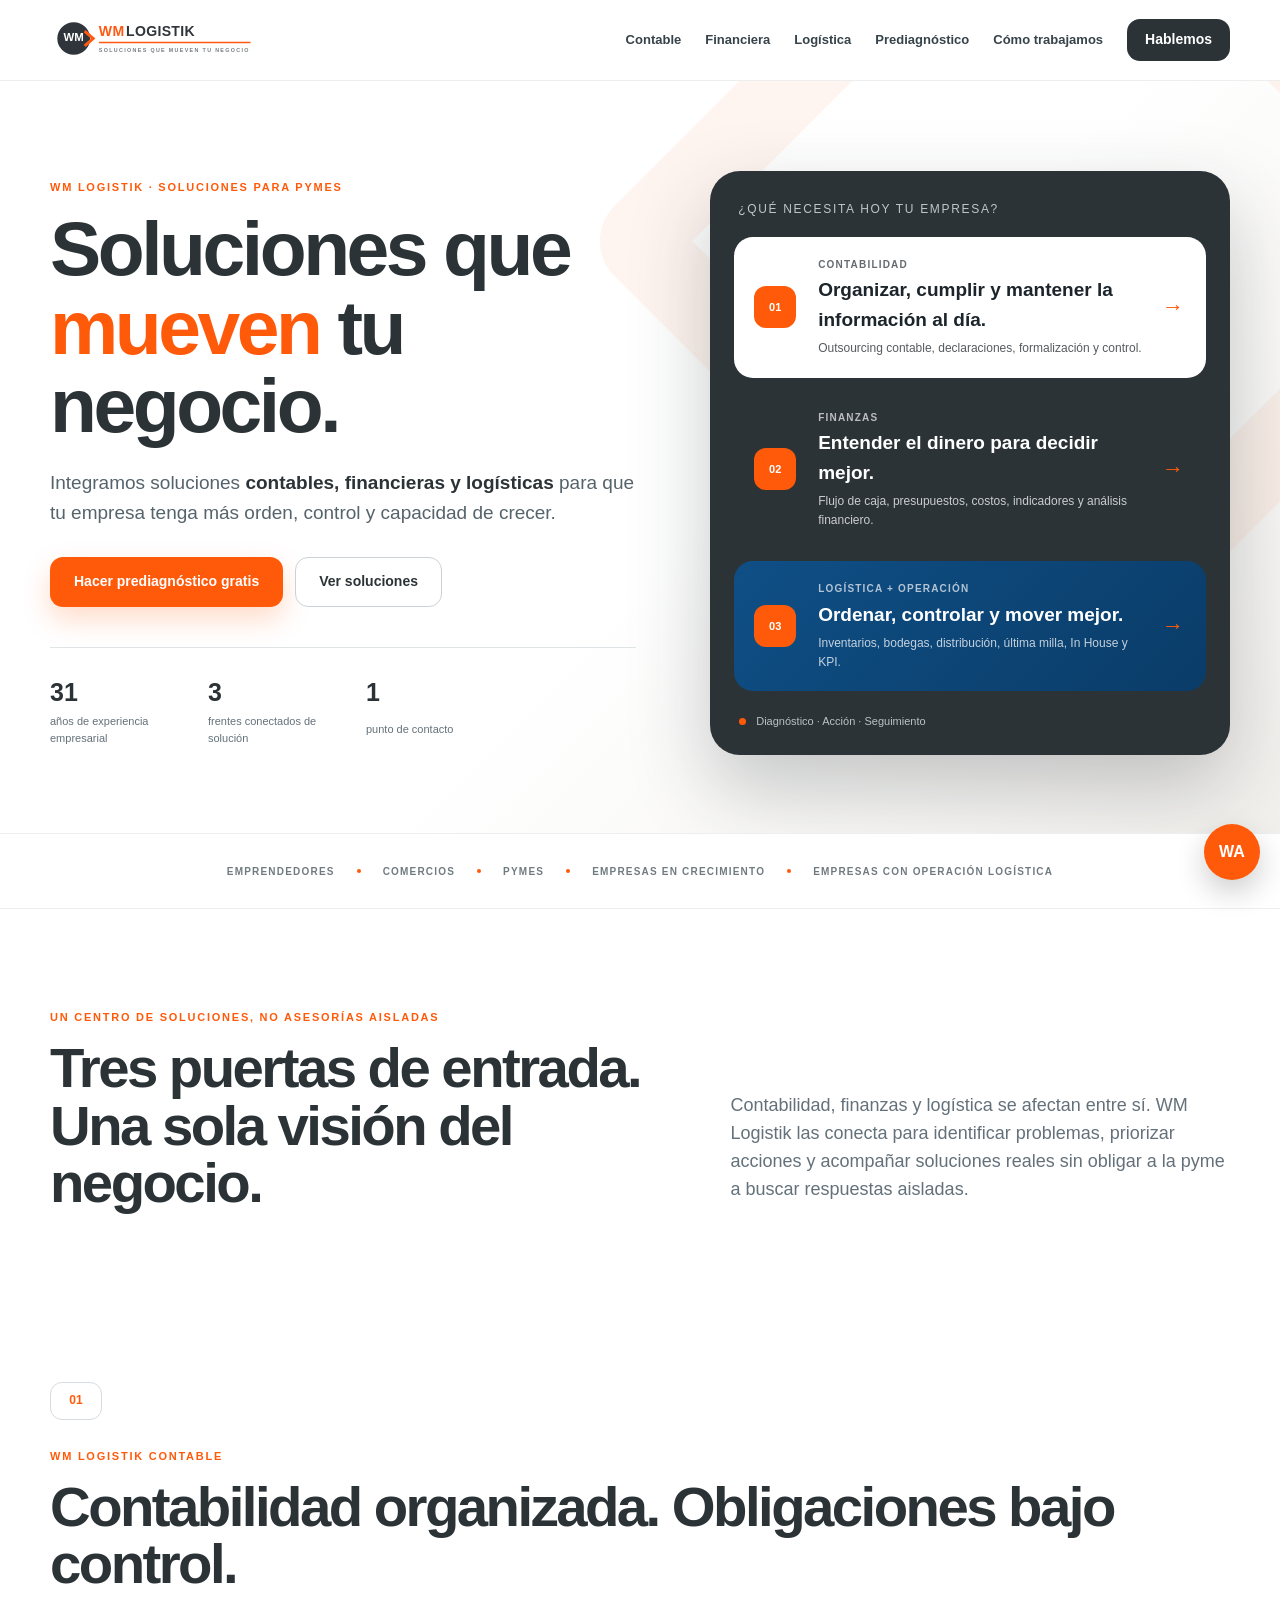
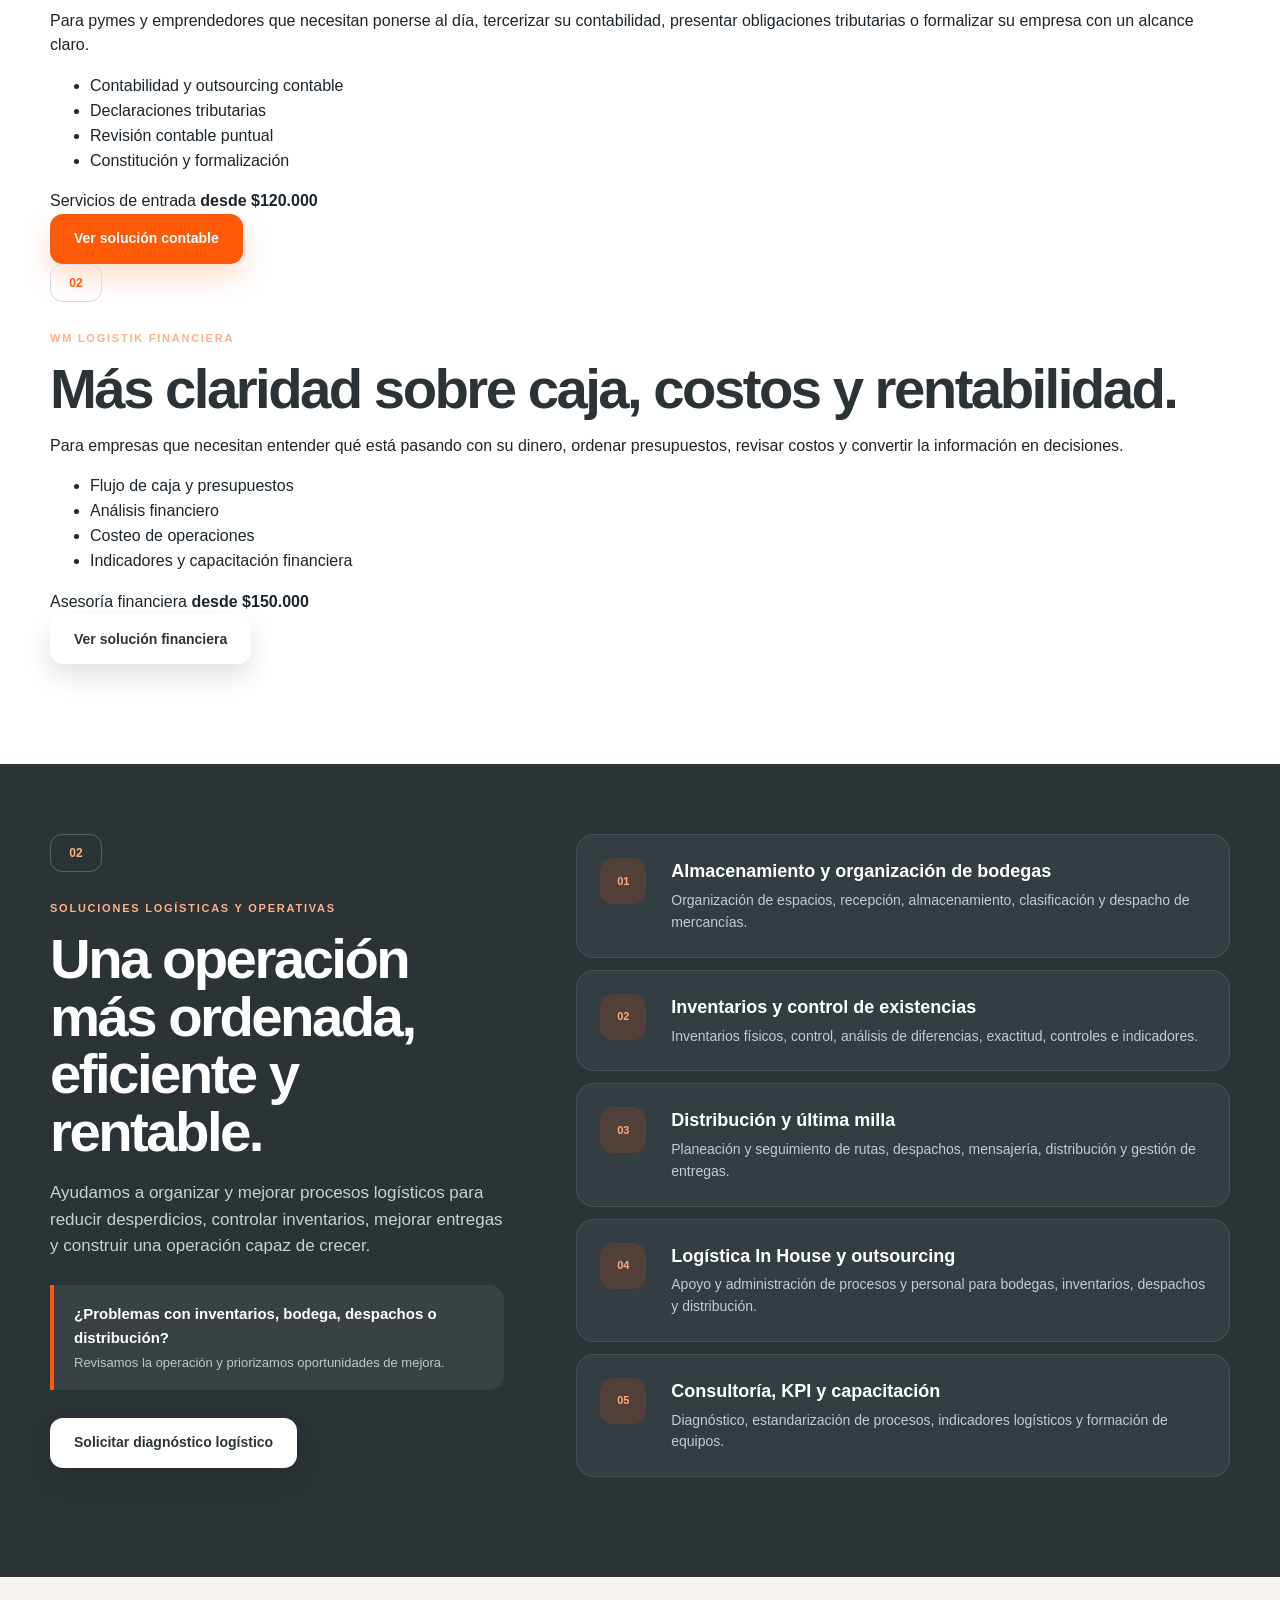
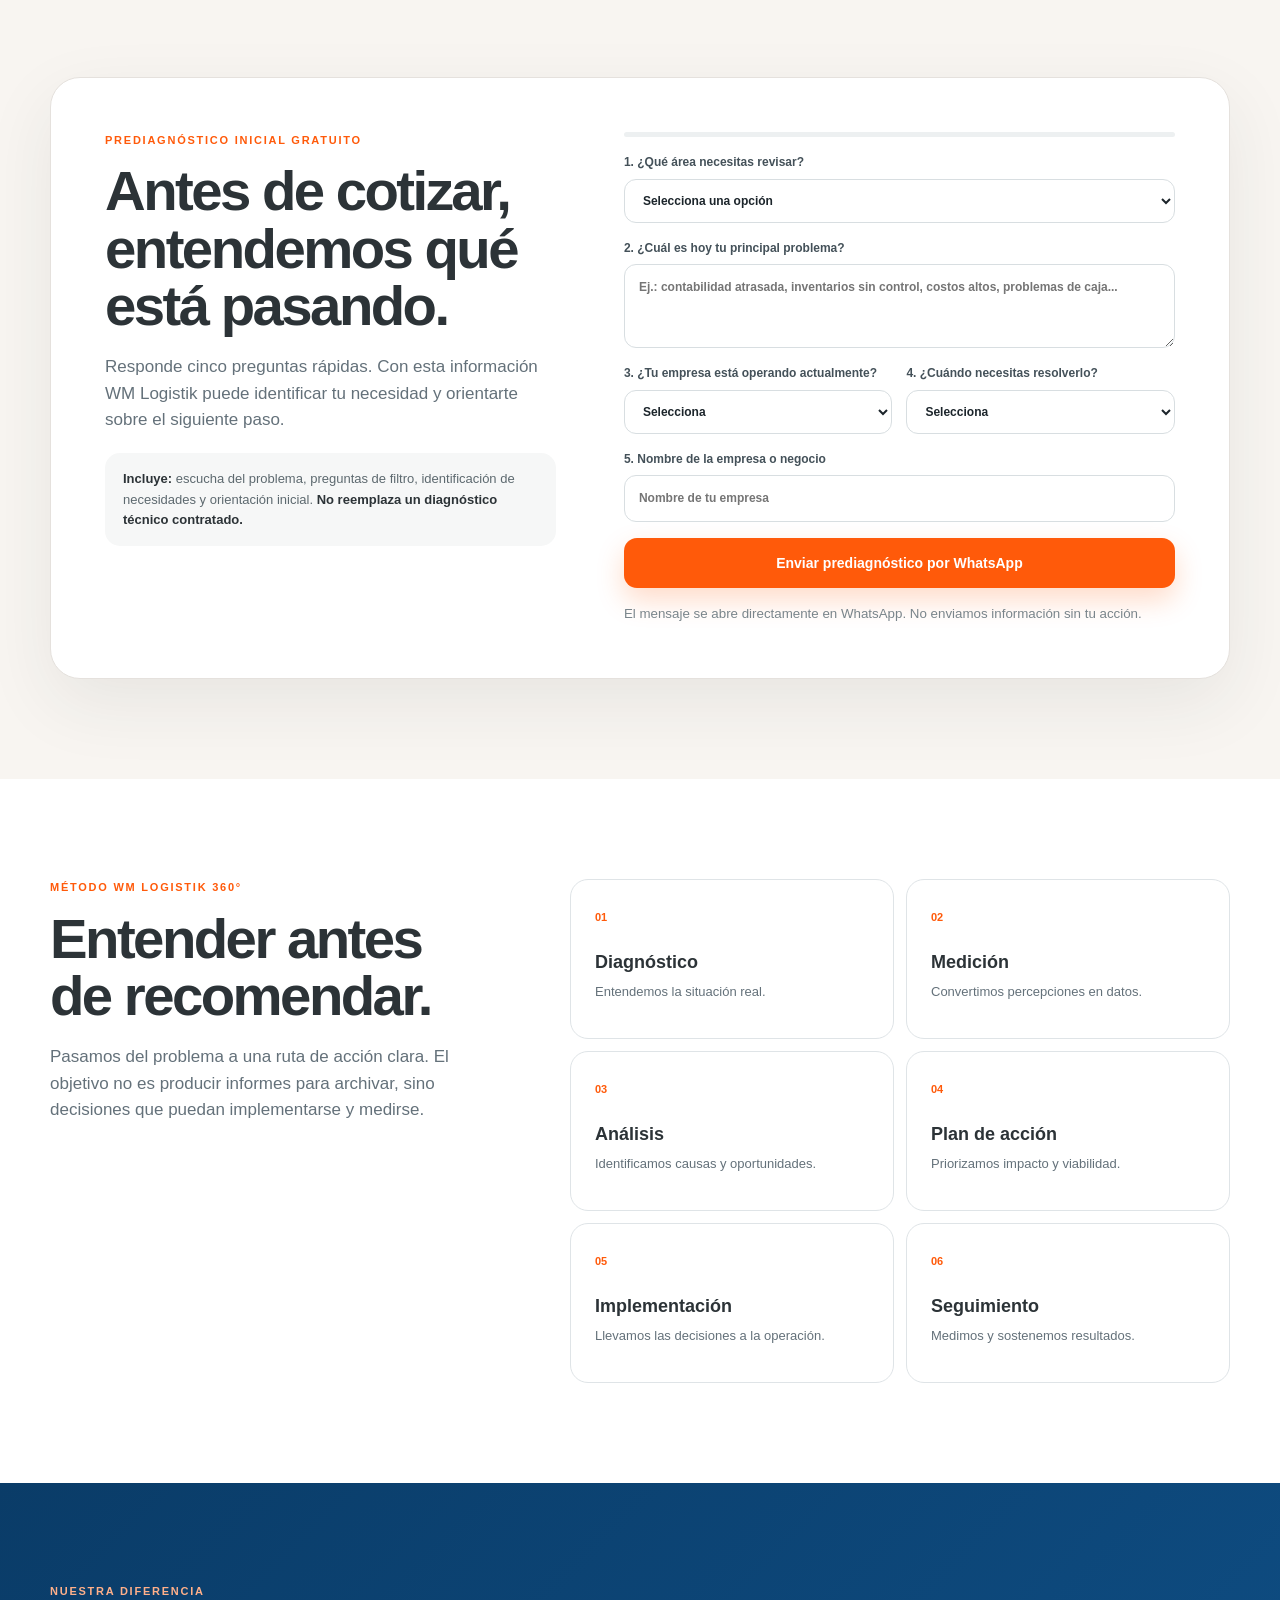
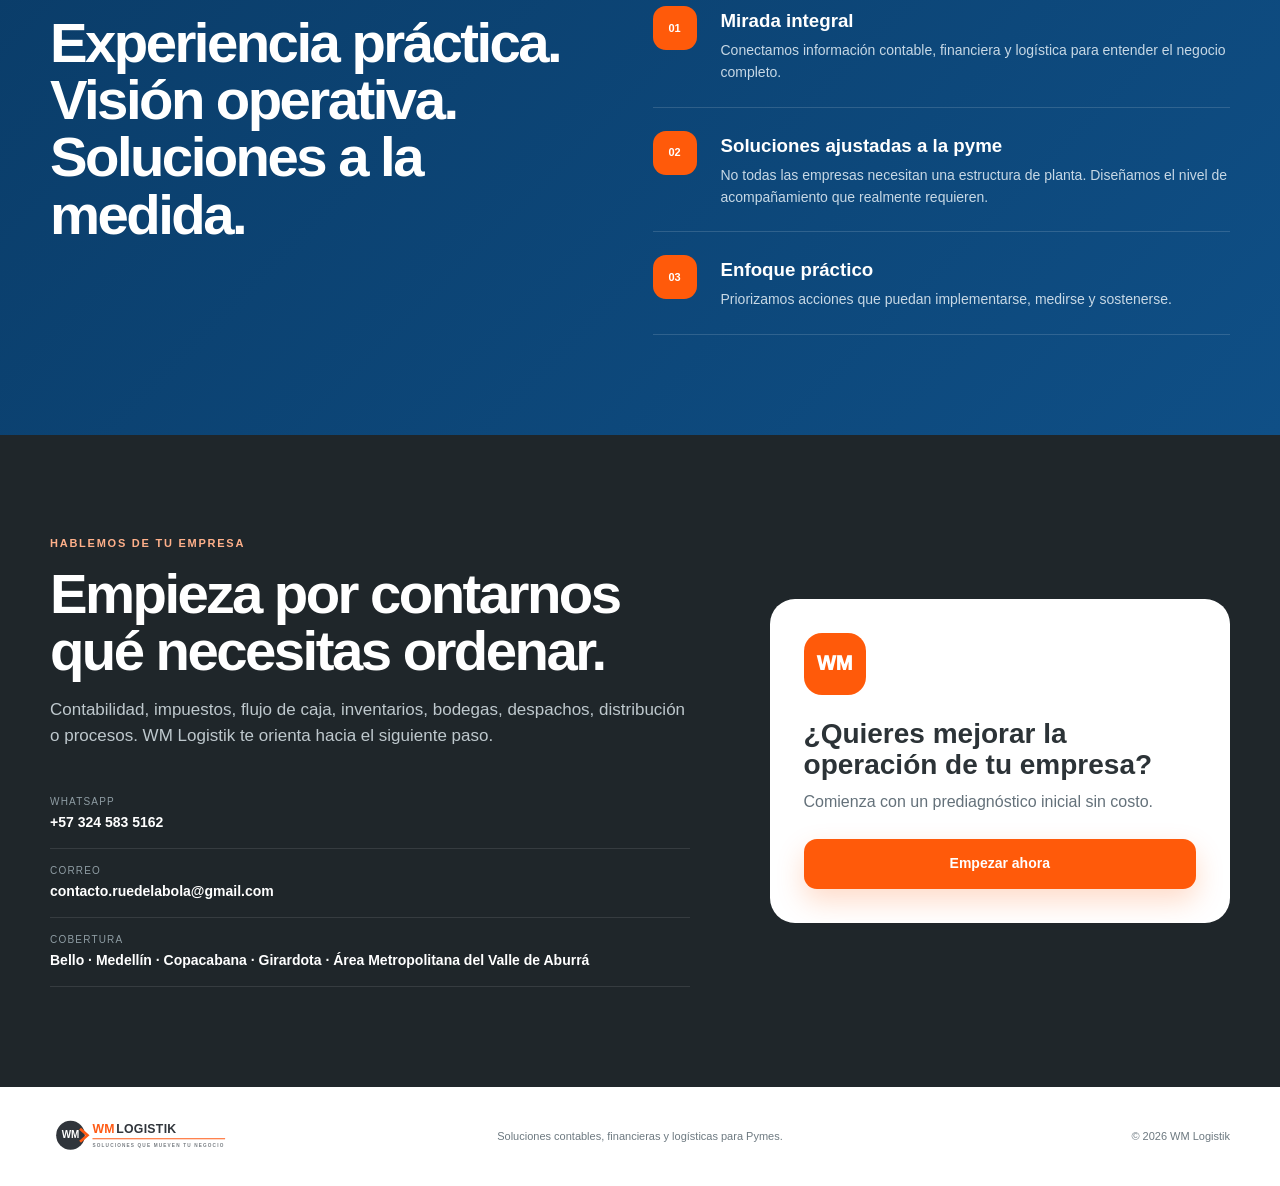
==== commit 01c9051f: "Add separate accounting and financial landing-page routes" ====
--- a/index.html
+++ b/index.html
@@ -1 +1 @@
-<!doctype html><html lang="es"><head><meta charset="utf-8" /><meta name="viewport" content="width=device-width, initial-scale=1" /><title>WM Logistik | Soluciones contables, financieras y logísticas para Pymes</title><meta name="description" content="WM Logistik ayuda a pymes y emprendedores a organizar su operación contable, financiera y logística mediante soluciones prácticas, diagnósticos y acompañamiento especializado." /><meta name="theme-color" content="#243038" /><meta property="og:title" content="WM Logistik | Soluciones que mueven tu negocio" /><meta property="og:description" content="Soluciones contables, financieras y logísticas para organizar, controlar y hacer crecer tu empresa." /><meta property="og:type" content="website" /><link rel="icon" href="assets/favicon.svg" type="image/svg+xml" /><link rel="stylesheet" href="styles.css" /></head><body><a class="skip-link" href="#contenido">Ir al contenido</a><header class="site-header" id="inicio"><div class="container header-inner"><a class="brand" href="#inicio" aria-label="WM Logistik, inicio"><img src="assets/wm-logistik-logo.svg" alt="WM Logistik" /></a><button class="menu-toggle" aria-label="Abrir menú" aria-expanded="false">☰</button><nav class="nav" aria-label="Navegación principal"><a href="#contable">Contable y financiera</a><a href="#logistica">Logística</a><a href="#prediagnostico">Prediagnóstico</a><a href="#metodo">Cómo trabajamos</a><a class="btn btn-dark btn-sm" href="#contacto">Hablemos</a></nav></div></header><main id="contenido"><section class="hero"><div class="container hero-grid"><div class="hero-copy reveal"><span class="kicker">WM LOGISTIK · SOLUCIONES PARA PYMES</span><h1>Soluciones que <span>mueven</span> tu negocio.</h1><p class="hero-lead">Integramos soluciones <strong>contables, financieras y logísticas</strong> para que tu empresa tenga más orden, control y capacidad de crecer.</p><div class="hero-actions"><a class="btn btn-orange" href="#prediagnostico">Hacer prediagnóstico gratis</a><a class="btn btn-outline" href="#soluciones">Ver soluciones</a></div><div class="hero-proof"><div><strong>31</strong><span>años de experiencia empresarial</span></div><div><strong>2</strong><span>líneas integradas de solución</span></div><div><strong>1</strong><span>punto de contacto</span></div></div></div><div class="hero-visual reveal delay-1"><div class="hero-panel-label">¿Qué necesita hoy tu empresa?</div><a class="hero-route finance-route" href="#contable"><span class="route-no">01</span><div><small>CONTABILIDAD + FINANZAS</small><strong>Organizar, cumplir y decidir mejor.</strong><p>Contabilidad, impuestos, flujo de caja, costos, indicadores y formalización.</p></div><b>→</b></a><a class="hero-route logistics-route" href="#logistica"><span class="route-no">02</span><div><small>LOGÍSTICA + OPERACIÓN</small><strong>Ordenar, controlar y mover mejor.</strong><p>Inventarios, bodegas, distribución, última milla, In House, KPI y capacitación.</p></div><b>→</b></a><div class="hero-panel-foot"><i></i> Diagnóstico · Acción · Seguimiento</div></div></div></section><section class="audience-strip"><div class="container strip-inner"><span>Emprendedores</span><i></i><span>Comercios</span><i></i><span>Pymes</span><i></i><span>Empresas en crecimiento</span><i></i><span>Empresas con operación logística</span></div></section><section class="section solutions-intro" id="soluciones"><div class="container intro-grid"><div class="reveal"><span class="kicker">Un centro de soluciones, no asesorías aisladas</span><h2>Dos frentes que impactan directamente la rentabilidad.</h2></div><p class="reveal delay-1">La operación de una pyme no se divide cómodamente entre “los números” y “la logística”. WM Logistik conecta ambos frentes para identificar problemas, priorizar acciones y acompañar soluciones reales.</p></div></section><section class="section service-line finance-section" id="contable"><div class="container service-line-grid"><div class="service-line-copy reveal"><span class="line-number">01</span><span class="kicker">Soluciones contables y financieras</span><h2>Orden en los números para tomar mejores decisiones.</h2><p>Ayudamos a emprendedores y pequeñas empresas a organizar su contabilidad, cumplir sus obligaciones tributarias y entender mejor su flujo de caja, costos e indicadores.</p><div class="pain-callout"><strong>¿Impuestos, contabilidad atrasada o falta de control financiero?</strong><span>Empezamos identificando qué necesita realmente tu empresa.</span></div><a class="btn btn-orange" href="#prediagnostico" data-focus="contable">Solicitar prediagnóstico contable</a></div><div class="service-stack reveal delay-1"><article><div class="service-badge">01</div><div><h3>Contabilidad y outsourcing contable</h3><p>Registro, causación, conciliaciones bancarias y estados financieros mensuales.</p></div></article><article><div class="service-badge">02</div><div><h3>Declaraciones tributarias</h3><p>Renta, IVA, retención en la fuente, ICA y planeación tributaria según alcance.</p></div></article><article><div class="service-badge">03</div><div><h3>Finanzas y flujo de caja</h3><p>Presupuestos, análisis financiero y costeo de operaciones para mejorar el control del negocio.</p></div></article><article><div class="service-badge">04</div><div><h3>Constitución y formalización</h3><p>Acompañamiento en Cámara de Comercio, RUT y orientación sobre régimen tributario.</p></div></article><article><div class="service-badge">05</div><div><h3>Asesoría y capacitación financiera</h3><p>Diagnóstico financiero, indicadores clave y fortalecimiento de capacidades del equipo.</p></div></article></div></div></section><section class="section service-line logistics-section" id="logistica"><div class="container service-line-grid reverse"><div class="service-line-copy reveal"><span class="line-number">02</span><span class="kicker light">Soluciones logísticas y operativas</span><h2>Una operación más ordenada, eficiente y rentable.</h2><p>Ayudamos a organizar y mejorar procesos logísticos para reducir desperdicios, controlar inventarios, mejorar entregas y construir una operación capaz de crecer.</p><div class="pain-callout dark-callout"><strong>¿Problemas con inventarios, bodega, despachos o distribución?</strong><span>Revisamos la operación y priorizamos oportunidades de mejora.</span></div><a class="btn btn-light" href="#prediagnostico" data-focus="logistica">Solicitar diagnóstico logístico</a></div><div class="service-stack dark-stack reveal delay-1"><article><div class="service-badge">01</div><div><h3>Almacenamiento y organización de bodegas</h3><p>Organización de espacios, recepción, almacenamiento, clasificación y despacho de mercancías.</p></div></article><article><div class="service-badge">02</div><div><h3>Inventarios y control de existencias</h3><p>Inventarios físicos, control, análisis de diferencias, exactitud, controles e indicadores.</p></div></article><article><div class="service-badge">03</div><div><h3>Distribución y última milla</h3><p>Planeación y seguimiento de rutas, despachos, mensajería, distribución y gestión de entregas.</p></div></article><article><div class="service-badge">04</div><div><h3>Logística In House y outsourcing</h3><p>Apoyo y administración de procesos y personal para bodegas, inventarios, despachos y distribución.</p></div></article><article><div class="service-badge">05</div><div><h3>Consultoría, KPI y capacitación</h3><p>Diagnóstico, estandarización de procesos, indicadores logísticos y formación de equipos.</p></div></article></div></div></section><section class="section prediag-section" id="prediagnostico"><div class="container prediag-shell reveal"><div class="prediag-copy"><span class="kicker">Prediagnóstico inicial gratuito</span><h2>Antes de cotizar, entendemos qué está pasando.</h2><p>Responde cinco preguntas rápidas. Con esta información WM Logistik puede identificar tu necesidad y orientarte sobre el siguiente paso.</p><div class="prediag-note"><strong>Incluye:</strong> escucha del problema, preguntas de filtro, identificación de necesidades y orientación inicial. <strong>No reemplaza un diagnóstico técnico contratado.</strong></div></div><form class="prediag-form" id="prediagnostic-form"><div class="form-progress"><span id="progress-bar"></span></div><label>1. ¿Qué área necesitas revisar? <select id="pd-area" required><option value="">Selecciona una opción</option><option>Contable / tributaria</option><option>Financiera / flujo de caja</option><option>Logística / inventarios</option><option>Distribución / última milla</option><option>Varias áreas</option></select></label><label>2. ¿Cuál es hoy tu principal problema? <textarea id="pd-problem" rows="3" required placeholder="Ej.: contabilidad atrasada, inventarios sin control, costos altos, problemas de caja..."></textarea></label><div class="form-row"><label>3. ¿Tu empresa está operando actualmente? <select id="pd-operating" required><option value="">Selecciona</option><option>Sí</option><option>No</option></select></label><label>4. ¿Cuándo necesitas resolverlo? <select id="pd-urgency" required><option value="">Selecciona</option><option>De inmediato</option><option>Este mes</option><option>En 1 a 3 meses</option><option>Estoy explorando opciones</option></select></label></div><label>5. Nombre de la empresa o negocio <input id="pd-company" type="text" required placeholder="Nombre de tu empresa" /></label><button class="btn btn-orange btn-full" type="submit">Enviar prediagnóstico por WhatsApp</button><small>El mensaje se abre directamente en WhatsApp. No enviamos información sin tu acción.</small></form></div></section><section class="section method-section" id="metodo"><div class="container method-grid"><div class="method-copy reveal"><span class="kicker">Método WM Logistik 360°</span><h2>Entender antes de recomendar.</h2><p>Pasamos del problema a una ruta de acción clara. El objetivo no es producir informes para archivar, sino decisiones que puedan implementarse y medirse.</p></div><div class="method-steps reveal delay-1"><article><span>01</span><h3>Diagnóstico</h3><p>Entendemos la situación real.</p></article><article><span>02</span><h3>Medición</h3><p>Convertimos percepciones en datos.</p></article><article><span>03</span><h3>Análisis</h3><p>Identificamos causas y oportunidades.</p></article><article><span>04</span><h3>Plan de acción</h3><p>Priorizamos impacto y viabilidad.</p></article><article><span>05</span><h3>Implementación</h3><p>Llevamos las decisiones a la operación.</p></article><article><span>06</span><h3>Seguimiento</h3><p>Medimos y sostenemos resultados.</p></article></div></div></section><section class="section difference-section"><div class="container difference-grid"><div class="difference-lead reveal"><span class="kicker light">Nuestra diferencia</span><h2>Experiencia práctica. Visión operativa. Soluciones a la medida.</h2></div><div class="difference-points reveal delay-1"><article><b>01</b><div><h3>Mirada integral</h3><p>Conectamos información contable, financiera y logística para entender el negocio completo.</p></div></article><article><b>02</b><div><h3>Soluciones ajustadas a la pyme</h3><p>No todas las empresas necesitan una estructura de planta. Diseñamos el nivel de acompañamiento que realmente requieren.</p></div></article><article><b>03</b><div><h3>Enfoque práctico</h3><p>Priorizamos acciones que puedan implementarse, medirse y sostenerse.</p></div></article></div></div></section><section class="section contact-section" id="contacto"><div class="container contact-grid"><div class="contact-copy reveal"><span class="kicker light">Hablemos de tu empresa</span><h2>Empieza por contarnos qué necesitas ordenar.</h2><p>Contabilidad, impuestos, flujo de caja, inventarios, bodegas, despachos, distribución o procesos. WM Logistik te orienta hacia el siguiente paso.</p><div class="contact-data"><a href="https://wa.me/573245835162?text=Hola%20WM%20Logistik.%20Quiero%20informaci%C3%B3n%20sobre%20sus%20servicios." target="_blank" rel="noopener"><span>WhatsApp</span><strong>+57 324 583 5162</strong></a><a href="mailto:contacto.ruedelabola@gmail.com"><span>Correo</span><strong>contacto.ruedelabola@gmail.com</strong></a><div><span>Cobertura</span><strong>Bello · Medellín · Copacabana · Girardota · Área Metropolitana del Valle de Aburrá</strong></div></div></div><div class="contact-card reveal delay-1"><span class="contact-mark">WM</span><h3>¿Quieres mejorar la operación de tu empresa?</h3><p>Comienza con un prediagnóstico inicial sin costo.</p><a class="btn btn-orange btn-full" href="#prediagnostico">Empezar ahora</a></div></div></section></main><footer class="footer"><div class="container footer-inner"><img src="assets/wm-logistik-logo.svg" alt="WM Logistik" /><p>Soluciones contables, financieras y logísticas para Pymes.</p><p>© <span id="year"></span> WM Logistik</p></div></footer><a class="whatsapp-float" href="https://wa.me/573245835162?text=Hola%20WM%20Logistik.%20Quiero%20informaci%C3%B3n." target="_blank" rel="noopener" aria-label="Abrir WhatsApp">WA</a><script src="script.js"></script></body></html>+<!doctype html><html lang="es"><head><meta charset="utf-8" /><meta name="viewport" content="width=device-width, initial-scale=1" /><title>WM Logistik | Soluciones contables, financieras y logísticas para Pymes</title><meta name="description" content="WM Logistik ayuda a pymes y emprendedores a organizar su operación contable, financiera y logística mediante soluciones prácticas, diagnósticos y acompañamiento especializado." /><meta name="theme-color" content="#243038" /><meta property="og:title" content="WM Logistik | Soluciones que mueven tu negocio" /><meta property="og:description" content="Soluciones contables, financieras y logísticas para organizar, controlar y hacer crecer tu empresa." /><meta property="og:type" content="website" /><link rel="icon" href="assets/favicon.svg" type="image/svg+xml" /><link rel="stylesheet" href="styles.css" /><link rel="stylesheet" href="landing.css" /></head><body><a class="skip-link" href="#contenido">Ir al contenido</a><header class="site-header" id="inicio"><div class="container header-inner"><a class="brand" href="#inicio" aria-label="WM Logistik, inicio"><img src="assets/wm-logistik-logo.svg" alt="WM Logistik" /></a><button class="menu-toggle" aria-label="Abrir menú" aria-expanded="false">☰</button><nav class="nav" aria-label="Navegación principal"><a href="contable.html">Contable</a><a href="financiera.html">Financiera</a><a href="#logistica">Logística</a><a href="#prediagnostico">Prediagnóstico</a><a href="#metodo">Cómo trabajamos</a><a class="btn btn-dark btn-sm" href="#contacto">Hablemos</a></nav></div></header><main id="contenido"><section class="hero"><div class="container hero-grid"><div class="hero-copy reveal"><span class="kicker">WM LOGISTIK · SOLUCIONES PARA PYMES</span><h1>Soluciones que <span>mueven</span> tu negocio.</h1><p class="hero-lead">Integramos soluciones <strong>contables, financieras y logísticas</strong> para que tu empresa tenga más orden, control y capacidad de crecer.</p><div class="hero-actions"><a class="btn btn-orange" href="#prediagnostico">Hacer prediagnóstico gratis</a><a class="btn btn-outline" href="#soluciones">Ver soluciones</a></div><div class="hero-proof"><div><strong>31</strong><span>años de experiencia empresarial</span></div><div><strong>3</strong><span>frentes conectados de solución</span></div><div><strong>1</strong><span>punto de contacto</span></div></div></div><div class="hero-visual reveal delay-1"><div class="hero-panel-label">¿Qué necesita hoy tu empresa?</div><a class="hero-route finance-route" href="contable.html"><span class="route-no">01</span><div><small>CONTABILIDAD</small><strong>Organizar, cumplir y mantener la información al día.</strong><p>Outsourcing contable, declaraciones, formalización y control.</p></div><b>→</b></a><a class="hero-route money-route" href="financiera.html"><span class="route-no">02</span><div><small>FINANZAS</small><strong>Entender el dinero para decidir mejor.</strong><p>Flujo de caja, presupuestos, costos, indicadores y análisis financiero.</p></div><b>→</b></a><a class="hero-route logistics-route" href="#logistica"><span class="route-no">03</span><div><small>LOGÍSTICA + OPERACIÓN</small><strong>Ordenar, controlar y mover mejor.</strong><p>Inventarios, bodegas, distribución, última milla, In House y KPI.</p></div><b>→</b></a><div class="hero-panel-foot"><i></i> Diagnóstico · Acción · Seguimiento</div></div></div></section><section class="audience-strip"><div class="container strip-inner"><span>Emprendedores</span><i></i><span>Comercios</span><i></i><span>Pymes</span><i></i><span>Empresas en crecimiento</span><i></i><span>Empresas con operación logística</span></div></section><section class="section solutions-intro" id="soluciones"><div class="container intro-grid"><div class="reveal"><span class="kicker">Un centro de soluciones, no asesorías aisladas</span><h2>Tres puertas de entrada. Una sola visión del negocio.</h2></div><p class="reveal delay-1">Contabilidad, finanzas y logística se afectan entre sí. WM Logistik las conecta para identificar problemas, priorizar acciones y acompañar soluciones reales sin obligar a la pyme a buscar respuestas aisladas.</p></div></section><section class="section specialty-section" id="especialidades"><div class="container"><div class="specialty-grid"><article class="specialty-card accounting-card reveal"><div class="specialty-top"><span class="line-number">01</span><span class="kicker">WM Logistik Contable</span></div><h2>Contabilidad organizada. Obligaciones bajo control.</h2><p>Para pymes y emprendedores que necesitan ponerse al día, tercerizar su contabilidad, presentar obligaciones tributarias o formalizar su empresa con un alcance claro.</p><ul><li>Contabilidad y outsourcing contable</li><li>Declaraciones tributarias</li><li>Revisión contable puntual</li><li>Constitución y formalización</li></ul><div class="specialty-price">Servicios de entrada <strong>desde $120.000</strong></div><a class="btn btn-orange" href="contable.html">Ver solución contable</a></article><article class="specialty-card financial-card reveal delay-1"><div class="specialty-top"><span class="line-number">02</span><span class="kicker light">WM Logistik Financiera</span></div><h2>Más claridad sobre caja, costos y rentabilidad.</h2><p>Para empresas que necesitan entender qué está pasando con su dinero, ordenar presupuestos, revisar costos y convertir la información en decisiones.</p><ul><li>Flujo de caja y presupuestos</li><li>Análisis financiero</li><li>Costeo de operaciones</li><li>Indicadores y capacitación financiera</li></ul><div class="specialty-price">Asesoría financiera <strong>desde $150.000</strong></div><a class="btn btn-light" href="financiera.html">Ver solución financiera</a></article></div></div></section><section class="section service-line logistics-section" id="logistica"><div class="container service-line-grid reverse"><div class="service-line-copy reveal"><span class="line-number">02</span><span class="kicker light">Soluciones logísticas y operativas</span><h2>Una operación más ordenada, eficiente y rentable.</h2><p>Ayudamos a organizar y mejorar procesos logísticos para reducir desperdicios, controlar inventarios, mejorar entregas y construir una operación capaz de crecer.</p><div class="pain-callout dark-callout"><strong>¿Problemas con inventarios, bodega, despachos o distribución?</strong><span>Revisamos la operación y priorizamos oportunidades de mejora.</span></div><a class="btn btn-light" href="#prediagnostico" data-focus="logistica">Solicitar diagnóstico logístico</a></div><div class="service-stack dark-stack reveal delay-1"><article><div class="service-badge">01</div><div><h3>Almacenamiento y organización de bodegas</h3><p>Organización de espacios, recepción, almacenamiento, clasificación y despacho de mercancías.</p></div></article><article><div class="service-badge">02</div><div><h3>Inventarios y control de existencias</h3><p>Inventarios físicos, control, análisis de diferencias, exactitud, controles e indicadores.</p></div></article><article><div class="service-badge">03</div><div><h3>Distribución y última milla</h3><p>Planeación y seguimiento de rutas, despachos, mensajería, distribución y gestión de entregas.</p></div></article><article><div class="service-badge">04</div><div><h3>Logística In House y outsourcing</h3><p>Apoyo y administración de procesos y personal para bodegas, inventarios, despachos y distribución.</p></div></article><article><div class="service-badge">05</div><div><h3>Consultoría, KPI y capacitación</h3><p>Diagnóstico, estandarización de procesos, indicadores logísticos y formación de equipos.</p></div></article></div></div></section><section class="section prediag-section" id="prediagnostico"><div class="container prediag-shell reveal"><div class="prediag-copy"><span class="kicker">Prediagnóstico inicial gratuito</span><h2>Antes de cotizar, entendemos qué está pasando.</h2><p>Responde cinco preguntas rápidas. Con esta información WM Logistik puede identificar tu necesidad y orientarte sobre el siguiente paso.</p><div class="prediag-note"><strong>Incluye:</strong> escucha del problema, preguntas de filtro, identificación de necesidades y orientación inicial. <strong>No reemplaza un diagnóstico técnico contratado.</strong></div></div><form class="prediag-form" id="prediagnostic-form"><div class="form-progress"><span id="progress-bar"></span></div><label>1. ¿Qué área necesitas revisar?<select id="pd-area" required><option value="">Selecciona una opción</option><option>Contable / tributaria</option><option>Financiera / flujo de caja</option><option>Logística / inventarios</option><option>Distribución / última milla</option><option>Varias áreas</option></select></label><label>2. ¿Cuál es hoy tu principal problema?<textarea id="pd-problem" rows="3" required placeholder="Ej.: contabilidad atrasada, inventarios sin control, costos altos, problemas de caja..."></textarea></label><div class="form-row"><label>3. ¿Tu empresa está operando actualmente?<select id="pd-operating" required><option value="">Selecciona</option><option>Sí</option><option>No</option></select></label><label>4. ¿Cuándo necesitas resolverlo?<select id="pd-urgency" required><option value="">Selecciona</option><option>De inmediato</option><option>Este mes</option><option>En 1 a 3 meses</option><option>Estoy explorando opciones</option></select></label></div><label>5. Nombre de la empresa o negocio<input id="pd-company" type="text" required placeholder="Nombre de tu empresa" /></label><button class="btn btn-orange btn-full" type="submit">Enviar prediagnóstico por WhatsApp</button><small>El mensaje se abre directamente en WhatsApp. No enviamos información sin tu acción.</small></form></div></section><section class="section method-section" id="metodo"><div class="container method-grid"><div class="method-copy reveal"><span class="kicker">Método WM Logistik 360°</span><h2>Entender antes de recomendar.</h2><p>Pasamos del problema a una ruta de acción clara. El objetivo no es producir informes para archivar, sino decisiones que puedan implementarse y medirse.</p></div><div class="method-steps reveal delay-1"><article><span>01</span><h3>Diagnóstico</h3><p>Entendemos la situación real.</p></article><article><span>02</span><h3>Medición</h3><p>Convertimos percepciones en datos.</p></article><article><span>03</span><h3>Análisis</h3><p>Identificamos causas y oportunidades.</p></article><article><span>04</span><h3>Plan de acción</h3><p>Priorizamos impacto y viabilidad.</p></article><article><span>05</span><h3>Implementación</h3><p>Llevamos las decisiones a la operación.</p></article><article><span>06</span><h3>Seguimiento</h3><p>Medimos y sostenemos resultados.</p></article></div></div></section><section class="section difference-section"><div class="container difference-grid"><div class="difference-lead reveal"><span class="kicker light">Nuestra diferencia</span><h2>Experiencia práctica. Visión operativa. Soluciones a la medida.</h2></div><div class="difference-points reveal delay-1"><article><b>01</b><div><h3>Mirada integral</h3><p>Conectamos información contable, financiera y logística para entender el negocio completo.</p></div></article><article><b>02</b><div><h3>Soluciones ajustadas a la pyme</h3><p>No todas las empresas necesitan una estructura de planta. Diseñamos el nivel de acompañamiento que realmente requieren.</p></div></article><article><b>03</b><div><h3>Enfoque práctico</h3><p>Priorizamos acciones que puedan implementarse, medirse y sostenerse.</p></div></article></div></div></section><section class="section contact-section" id="contacto"><div class="container contact-grid"><div class="contact-copy reveal"><span class="kicker light">Hablemos de tu empresa</span><h2>Empieza por contarnos qué necesitas ordenar.</h2><p>Contabilidad, impuestos, flujo de caja, inventarios, bodegas, despachos, distribución o procesos. WM Logistik te orienta hacia el siguiente paso.</p><div class="contact-data"><a href="https://wa.me/573245835162?text=Hola%20WM%20Logistik.%20Quiero%20informaci%C3%B3n%20sobre%20sus%20servicios." target="_blank" rel="noopener"><span>WhatsApp</span><strong>+57 324 583 5162</strong></a><a href="mailto:contacto.ruedelabola@gmail.com"><span>Correo</span><strong>contacto.ruedelabola@gmail.com</strong></a><div><span>Cobertura</span><strong>Bello · Medellín · Copacabana · Girardota · Área Metropolitana del Valle de Aburrá</strong></div></div></div><div class="contact-card reveal delay-1"><span class="contact-mark">WM</span><h3>¿Quieres mejorar la operación de tu empresa?</h3><p>Comienza con un prediagnóstico inicial sin costo.</p><a class="btn btn-orange btn-full" href="#prediagnostico">Empezar ahora</a></div></div></section></main><footer class="footer"><div class="container footer-inner"><img src="assets/wm-logistik-logo.svg" alt="WM Logistik" /><p>Soluciones contables, financieras y logísticas para Pymes.</p><p>© <span id="year"></span> WM Logistik</p></div></footer><a class="whatsapp-float" href="https://wa.me/573245835162?text=Hola%20WM%20Logistik.%20Quiero%20informaci%C3%B3n." target="_blank" rel="noopener" aria-label="Abrir WhatsApp">WA</a><script src="script.js"></script></body></html>
--- a/styles.css
+++ b/styles.css
@@ -1 +1 @@
-:root{--graphite:#30353b;--graphite-deep:#1f2429;--navy:#0b2e5d;--navy-2:#123f73;--orange:#ff5a14;--orange-dark:#e84800;--orange-soft:#fff1e9;--ink:#20262c;--text:#53606a;--muted:#78828b;--line:#e5e8eb;--soft:#f6f7f8;--warm:#faf8f5;--white:#fff;--radius:24px;--shadow:0 24px 70px rgba(31,36,41,.10);}*{box-sizing:border-box}html{scroll-behavior:smooth}body{margin:0;font-family:Inter,Montserrat,ui-sans-serif,-apple-system,BlinkMacSystemFont,"Segoe UI",sans-serif;color:var(--ink);background:#fff;line-height:1.56}a{color:inherit;text-decoration:none}img{display:block;max-width:100%}.container{width:min(1200px,calc(100% - 44px));margin:auto}.skip-link{position:absolute;left:-9999px}.skip-link:focus{left:14px;top:14px;z-index:999;background:#fff;padding:10px 14px;border-radius:10px;box-shadow:var(--shadow)}.site-header{position:sticky;top:0;z-index:90;background:rgba(255,255,255,.95);backdrop-filter:blur(18px);border-bottom:1px solid rgba(47,52,57,.08)}.header-inner{height:82px;display:flex;align-items:center;justify-content:space-between;gap:28px}.brand{width:255px}.brand img{width:255px;height:auto}.nav{display:flex;align-items:center;gap:25px;font-size:14px;font-weight:750;color:#46515b}.nav>a:not(.btn):hover{color:var(--orange)}.menu-toggle{display:none;border:0;background:transparent;font-size:28px;color:var(--graphite)}.btn{display:inline-flex;align-items:center;justify-content:center;min-height:50px;padding:0 23px;border-radius:999px;border:1px solid transparent;font-size:14px;font-weight:850;transition:.2s ease;cursor:pointer}.btn:hover{transform:translateY(-2px)}.btn-sm{min-height:42px;padding:0 18px}.btn-orange{background:var(--orange);color:#fff;box-shadow:0 12px 26px rgba(255,90,20,.23)}.btn-orange:hover{background:var(--orange-dark)}.btn-dark{background:var(--graphite);color:#fff}.btn-dark:hover{background:var(--graphite-deep)}.btn-outline{background:#fff;border-color:#ccd2d7;color:var(--graphite)}.kicker{text-transform:uppercase;letter-spacing:.15em;font-size:11px;font-weight:900;color:var(--orange)}.kicker.light{color:#ffb17f}h1,h2,h3,p{margin-top:0}.section{padding:106px 0}.section h2{font-size:clamp(40px,4.6vw,64px);line-height:1.04;letter-spacing:-.045em;margin:14px 0 22px;color:var(--graphite)}.section p{color:var(--text)}.hero{position:relative;overflow:hidden;padding:88px 0 82px;background:linear-gradient(145deg,#fff 0%,#faf9f7 52%,#f1f2f3 100%)}.hero:before{content:"";position:absolute;right:-170px;top:-250px;width:720px;height:720px;border-radius:50%;background:radial-gradient(circle,rgba(255,90,20,.15),rgba(255,90,20,0) 70%)}.hero:after{content:"";position:absolute;left:-260px;bottom:-330px;width:700px;height:700px;border-radius:50%;background:radial-gradient(circle,rgba(11,46,93,.08),rgba(11,46,93,0) 68%)}.hero-grid{display:grid;grid-template-columns:1.05fr .95fr;gap:66px;align-items:center;position:relative;z-index:1}.hero h1{font-size:clamp(50px,6.2vw,82px);line-height:1.01;letter-spacing:-.055em;color:var(--graphite);margin:16px 0 26px}.hero h1 em{font-style:normal;color:var(--orange)}.hero-lead{font-size:19px;color:#59636c;max-width:720px;line-height:1.66}.hero-lead strong{color:var(--graphite)}.hero-actions{display:flex;gap:12px;margin:32px 0 40px}.hero-proof{display:flex;gap:38px;padding-top:25px;border-top:1px solid var(--line)}.hero-proof div{display:grid;gap:2px}.hero-proof strong{font-size:27px;color:var(--graphite);letter-spacing:-.04em}.hero-proof span{font-size:12px;color:var(--muted);max-width:150px}.hero-board{background:linear-gradient(155deg,var(--graphite),#252a30 70%);color:#fff;border-radius:30px;padding:28px;box-shadow:0 32px 86px rgba(31,36,41,.26);border:1px solid rgba(255,255,255,.08)}.board-head{display:flex;justify-content:space-between;gap:18px;padding-bottom:20px;border-bottom:1px solid rgba(255,255,255,.12);font-size:10px;text-transform:uppercase;letter-spacing:.13em;color:#bbc1c6}.board-head span:first-child{color:#fff;font-weight:850}.board-main{padding:34px 2px}.board-main small{display:block;text-transform:uppercase;letter-spacing:.13em;color:#ffad7c;font-weight:850;margin-bottom:10px}.board-main h2{font-size:42px;line-height:1.04;letter-spacing:-.045em;margin:0;color:#fff}.board-grid{display:grid;grid-template-columns:1fr 1fr;gap:11px}.board-grid article{padding:18px;border-radius:16px;background:rgba(255,255,255,.07);border:1px solid rgba(255,255,255,.10)}.board-grid span{font-size:10px;color:#ff9b60;font-weight:900}.board-grid b{display:block;margin:4px 0 5px;font-size:16px}.board-grid small{display:block;color:#c8ced3;line-height:1.35}.service-strip{background:#fff;border-block:1px solid #eceeef}.strip-inner{min-height:70px;display:flex;align-items:center;justify-content:center;gap:22px;white-space:nowrap;overflow:auto;color:#68737c;text-transform:uppercase;letter-spacing:.1em;font-size:10px;font-weight:850}.strip-inner i{width:5px;height:5px;border-radius:50%;background:var(--orange);flex:0 0 auto}.section-head{display:grid;grid-template-columns:1.1fr .9fr;gap:64px;align-items:end;margin-bottom:46px}.section-head p{font-size:17px;margin:0 0 7px;color:#64717b}.accounting-section{background:#fff}.accounting-layout{display:grid;grid-template-columns:1.15fr .85fr;gap:22px;align-items:start}.accounting-services{display:grid;gap:12px}.account-card{display:grid;grid-template-columns:52px 1fr;gap:18px;padding:24px 26px;border:1px solid var(--line);border-radius:20px;background:#fff;transition:.2s ease}.account-card:hover{transform:translateY(-2px);box-shadow:var(--shadow)}.account-icon{width:46px;height:46px;border-radius:13px;display:grid;place-items:center;background:var(--orange-soft);color:var(--orange);font-size:11px;font-weight:900}.account-card h3{font-size:20px;margin:2px 0 6px;color:var(--navy)}.account-card p{margin:0;font-size:15px}.accounting-diagnostic{position:sticky;top:110px;background:var(--navy);color:#fff;border-radius:26px;padding:32px;box-shadow:0 24px 64px rgba(11,46,93,.19)}.mini-label{text-transform:uppercase;letter-spacing:.12em;font-size:10px;color:#ffb17f;font-weight:900}.accounting-diagnostic h3{font-size:31px;line-height:1.08;letter-spacing:-.035em;margin:14px 0 20px}.accounting-diagnostic p{color:#d3deea}.diagnostic-tags{display:flex;flex-wrap:wrap;gap:8px;margin:0 0 20px}.diagnostic-tags span{padding:8px 11px;border-radius:999px;background:rgba(255,255,255,.09);border:1px solid rgba(255,255,255,.11);font-size:12px;color:#fff}.logistics-section{background:var(--soft)}.solution-grid{display:grid;grid-template-columns:1fr 1fr;gap:18px}.solution-card{background:#fff;border:1px solid var(--line);border-radius:var(--radius);padding:32px;min-height:405px;transition:.22s ease}.solution-card:hover{transform:translateY(-4px);box-shadow:var(--shadow)}.solution-card.dark{background:var(--graphite);border-color:var(--graphite);color:#fff}.solution-num{display:inline-grid;place-items:center;width:48px;height:35px;border-radius:11px;background:#f0f2f4;color:var(--orange);font-size:11px;font-weight:900}.dark .solution-num{background:rgba(255,255,255,.1)}.solution-card h3{font-size:26px;color:var(--navy);margin:25px 0 11px}.solution-card p{font-size:15px;margin-bottom:20px}.solution-card ul{margin:0;padding-left:18px;color:#4f5d66}.solution-card li{margin:8px 0}.solution-card li::marker{color:var(--orange)}.solution-card.dark h3,.solution-card.dark p,.solution-card.dark li{color:#fff}.solution-card.dark p,.solution-card.dark li{color:#d7dce0}.prediag-section{background:linear-gradient(145deg,var(--graphite-deep),var(--graphite));color:#fff}.prediag-wrap{display:grid;grid-template-columns:.9fr 1.1fr;gap:64px;align-items:start}.prediag-copy h2{color:#fff;font-size:clamp(42px,4.6vw,62px)}.prediag-copy p{color:#d4d9dd;font-size:17px}.prediag-badges{display:flex;flex-wrap:wrap;gap:8px;margin:26px 0}.prediag-badges span{padding:9px 12px;border-radius:999px;background:rgba(255,255,255,.08);border:1px solid rgba(255,255,255,.12);font-size:12px;font-weight:750}.prediag-note{padding:18px 20px;border-radius:16px;background:rgba(255,90,20,.10);border:1px solid rgba(255,90,20,.24);color:#f3f3f3;font-size:13px;line-height:1.55}.prediag-note strong{color:#ffb17f}.prediag-form{background:#fff;color:var(--ink);border-radius:27px;padding:30px;box-shadow:0 24px 70px rgba(0,0,0,.17)}.form-head{display:grid;grid-template-columns:48px 1fr;gap:14px;align-items:center;margin-bottom:22px}.form-head>span{width:46px;height:46px;border-radius:13px;background:var(--orange-soft);display:grid;place-items:center;color:var(--orange);font-weight:900;font-size:11px}.form-head strong{display:block;color:var(--graphite);font-size:21px}.form-head small{display:block;color:var(--muted);margin-top:2px}.form-grid{display:grid;grid-template-columns:1fr 1fr;gap:14px;margin-bottom:18px}.form-grid label,.contact-form label{display:grid;gap:7px;font-size:12px;font-weight:850;color:#414a52}.form-grid label.full{grid-column:1/-1}.form-grid input,.form-grid select,.contact-form input,.contact-form select,.contact-form textarea{width:100%;border:1px solid #d8dde1;border-radius:12px;padding:13px 14px;font:inherit;color:var(--ink);background:#fff;outline:none}.form-grid input:focus,.form-grid select:focus,.contact-form input:focus,.contact-form select:focus,.contact-form textarea:focus{border-color:var(--orange);box-shadow:0 0 0 3px rgba(255,90,20,.11)}.prediag-result{display:none;margin-top:18px;padding:18px;border-radius:16px;background:#f6f7f8;border:1px solid var(--line);color:var(--ink)}.prediag-result.show{display:block}.prediag-result strong{display:block;font-size:18px;margin-bottom:6px;color:var(--graphite)}.prediag-result p{margin:0 0 12px;color:var(--text)}.prediag-result .level{display:inline-flex;padding:6px 10px;border-radius:999px;font-size:11px;font-weight:900;margin-bottom:10px}.level-low{background:#e9f7ef;color:#177340}.level-mid{background:#fff3da;color:#986100}.level-high{background:#fdeaea;color:#a32929}.method-section{background:#fff}.method-layout{display:grid;grid-template-columns:.88fr 1.12fr;gap:86px;align-items:start}.method-copy{position:sticky;top:115px}.method-copy p{font-size:17px;max-width:480px}.inline-link{display:inline-flex;gap:10px;margin-top:12px;color:var(--graphite);font-weight:850}.inline-link span{color:var(--orange)}.method-steps{display:grid}.method-steps article{display:grid;grid-template-columns:70px 1fr;gap:18px;padding:23px 0;border-bottom:1px solid var(--line)}.method-steps article>span{width:48px;height:48px;border-radius:14px;background:#f0f2f4;display:grid;place-items:center;color:var(--orange);font-size:11px;font-weight:900}.method-steps h3{font-size:21px;color:var(--navy);margin:0 0 5px}.method-steps p{margin:0}.outcomes-section{background:var(--warm)}.outcomes-grid{display:grid;grid-template-columns:repeat(3,1fr);gap:15px}.outcomes-grid article{padding:27px;border-radius:20px;background:#fff;border:1px solid var(--line);min-height:230px}.outcomes-grid strong{font-size:10px;color:var(--orange)}.outcomes-grid h3{font-size:21px;color:var(--graphite);margin:24px 0 10px}.outcomes-grid p{margin:0}.contact-section{background:var(--navy);color:#fff}.contact-grid{display:grid;grid-template-columns:1fr .92fr;gap:78px;align-items:start}.contact-copy h2{color:#fff}.contact-copy p{color:#d2dce7;font-size:17px}.contact-data{display:grid;margin-top:30px}.contact-data a,.contact-data div{display:grid;padding:15px 0;border-bottom:1px solid rgba(255,255,255,.12)}.contact-data span{font-size:10px;text-transform:uppercase;letter-spacing:.12em;color:#9eb5cb;font-weight:850}.contact-data strong{font-size:15px;color:#fff;margin-top:4px}.contact-form{background:#fff;color:var(--ink);padding:30px;border-radius:25px;display:grid;gap:15px}.form-title{font-size:23px;font-weight:900;color:var(--graphite);letter-spacing:-.025em}.contact-form small{color:var(--muted)}.footer{padding:26px 0;background:#fff}.footer-inner{display:grid;grid-template-columns:260px 1fr auto;gap:24px;align-items:center;color:#747e86;font-size:12px}.footer-inner img{width:245px}.footer-inner p{margin:0}.whatsapp-float{position:fixed;right:20px;bottom:20px;width:56px;height:56px;border-radius:50%;background:var(--orange);color:#fff;display:grid;place-items:center;font-weight:900;box-shadow:0 14px 34px rgba(0,0,0,.2);z-index:80}.reveal{opacity:0;transform:translateY(18px);transition:opacity .65s ease,transform .65s ease}.reveal.visible{opacity:1;transform:none}.delay-1{transition-delay:.08s}@media(prefers-reduced-motion:reduce){html{scroll-behavior:auto}.reveal{opacity:1;transform:none;transition:none}.btn:hover,.solution-card:hover,.account-card:hover{transform:none}}@media(max-width:980px){.brand,.brand img{width:220px}.menu-toggle{display:block}.nav{position:absolute;left:20px;right:20px;top:72px;background:#fff;border:1px solid var(--line);border-radius:18px;padding:18px;box-shadow:var(--shadow);display:none;flex-direction:column;align-items:stretch;gap:12px}.nav.open{display:flex}.hero-grid,.section-head,.accounting-layout,.prediag-wrap,.method-layout,.contact-grid{grid-template-columns:1fr}.hero-grid{gap:42px}.hero h1{font-size:58px}.accounting-diagnostic,.method-copy{position:static}.solution-grid{grid-template-columns:1fr 1fr}.outcomes-grid{grid-template-columns:1fr 1fr}.contact-grid{gap:44px}.footer-inner{grid-template-columns:1fr;text-align:center}.footer-inner img{margin:auto}}@media(max-width:640px){.container{width:min(100% - 28px,1200px)}.header-inner{height:72px}.brand,.brand img{width:190px}.hero{padding:54px 0 58px}.hero h1{font-size:45px}.hero-lead{font-size:17px}.hero-actions{flex-direction:column}.hero-actions .btn{width:100%}.hero-proof{gap:17px;justify-content:space-between}.hero-proof strong{font-size:22px}.board-head{flex-direction:column;gap:5px}.board-main h2{font-size:34px}.board-grid{grid-template-columns:1fr}.strip-inner{justify-content:flex-start}.section{padding:76px 0}.section h2{font-size:39px}.solution-grid,.outcomes-grid,.form-grid{grid-template-columns:1fr}.form-grid label.full{grid-column:auto}.solution-card{min-height:auto;padding:26px}.account-card{grid-template-columns:44px 1fr;padding:20px}.account-icon{width:40px;height:40px}.prediag-form{padding:22px}.method-steps article{grid-template-columns:58px 1fr}.contact-form{padding:22px}}+:root{--charcoal:#2c3337;--charcoal-2:#1f262a;--orange:#ff5a0a;--orange-2:#e94b00;--navy:#0f4f86;--navy-2:#0a3c68;--ink:#1c252b;--muted:#64717a;--line:#dfe4e7;--soft:#f5f6f6;--warm:#f8f5f1;--white:#fff;--radius:24px;--shadow:0 24px 60px rgba(31,38,42,.12);}*{box-sizing:border-box}html{scroll-behavior:smooth}body{margin:0;font-family:Inter,Montserrat,ui-sans-serif,-apple-system,BlinkMacSystemFont,"Segoe UI",sans-serif;color:var(--ink);background:#fff;line-height:1.55}a{color:inherit;text-decoration:none}img{display:block;max-width:100%}.container{width:min(1180px,calc(100% - 40px));margin:auto}.skip-link{position:absolute;left:-9999px}.skip-link:focus{left:12px;top:12px;z-index:100;background:#fff;padding:10px 14px;border-radius:10px}.site-header{position:sticky;top:0;z-index:60;background:rgba(255,255,255,.94);backdrop-filter:blur(16px);border-bottom:1px solid rgba(31,38,42,.08)}.header-inner{min-height:80px;display:flex;align-items:center;justify-content:space-between;gap:24px}.brand img{width:235px;max-height:58px;object-fit:contain}.nav{display:flex;align-items:center;gap:24px;font-size:13px;font-weight:750;color:#36434a}.nav>a:not(.btn):hover{color:var(--orange)}.menu-toggle{display:none;border:0;background:none;font-size:28px;color:var(--charcoal)}.btn{display:inline-flex;align-items:center;justify-content:center;min-height:50px;padding:0 23px;border-radius:13px;border:1px solid transparent;font-weight:800;font-size:14px;transition:.2s ease;cursor:pointer}.btn:hover{transform:translateY(-2px)}.btn-sm{min-height:42px;padding:0 17px}.btn-dark{background:var(--charcoal);color:#fff}.btn-orange{background:var(--orange);color:#fff;box-shadow:0 12px 28px rgba(255,90,10,.22)}.btn-orange:hover{background:var(--orange-2)}.btn-outline{background:#fff;border-color:#cbd2d6;color:var(--charcoal)}.btn-light{background:#fff;color:var(--charcoal);box-shadow:0 12px 26px rgba(0,0,0,.12)}.btn-full{width:100%}.kicker{display:block;text-transform:uppercase;letter-spacing:.16em;font-size:11px;font-weight:900;color:var(--orange);margin-bottom:13px}.kicker.light{color:#ffb08a}.hero{padding:90px 0 78px;background:linear-gradient(135deg,#fff 0%,#fff 56%,#f2f0ed 100%);position:relative;overflow:hidden}.hero:after{content:"";position:absolute;right:-120px;top:-180px;width:520px;height:520px;border:80px solid rgba(255,90,10,.06);transform:rotate(45deg);border-radius:50px}.hero-grid{position:relative;z-index:2;display:grid;grid-template-columns:1.06fr .94fr;gap:74px;align-items:center}.hero h1,.section h2{margin:0;color:var(--charcoal);letter-spacing:-.045em;line-height:1.02}.hero h1{font-size:clamp(50px,6vw,80px);max-width:720px}.hero h1 span{color:var(--orange)}.hero-lead{font-size:19px;color:#55636b;max-width:680px;margin:24px 0 0}.hero-lead strong{color:var(--charcoal)}.hero-actions{display:flex;gap:12px;margin:30px 0 40px}.hero-proof{display:flex;gap:38px;border-top:1px solid var(--line);padding-top:25px}.hero-proof div{display:grid;gap:1px}.hero-proof strong{font-size:25px;color:var(--charcoal)}.hero-proof span{font-size:11px;color:var(--muted);max-width:120px}.hero-visual{background:var(--charcoal);border-radius:30px;padding:24px;color:#fff;box-shadow:0 32px 80px rgba(31,38,42,.25)}.hero-panel-label{font-size:12px;text-transform:uppercase;letter-spacing:.14em;color:#bfc6ca;padding:5px 4px 18px}.hero-route{display:grid;grid-template-columns:48px 1fr 24px;gap:16px;align-items:center;border-radius:19px;padding:20px;margin-bottom:12px;transition:.2s ease}.hero-route:hover{transform:translateX(4px)}.finance-route{background:#fff;color:var(--ink)}.logistics-route{background:linear-gradient(135deg,var(--navy),var(--navy-2));color:#fff}.route-no{width:42px;height:42px;border-radius:12px;background:var(--orange);color:#fff;display:grid;place-items:center;font-size:11px;font-weight:900}.hero-route small{display:block;font-size:10px;letter-spacing:.12em;font-weight:900;opacity:.68}.hero-route strong{display:block;font-size:19px;margin:3px 0 5px}.hero-route p{margin:0;font-size:12px;opacity:.75}.hero-route>b{font-size:22px;color:var(--orange)}.hero-panel-foot{font-size:11px;color:#bac2c6;padding:10px 5px 1px}.hero-panel-foot i{display:inline-block;width:7px;height:7px;border-radius:50%;background:var(--orange);margin-right:7px}.audience-strip{border-block:1px solid #eceff0;background:#fff}.strip-inner{min-height:74px;display:flex;align-items:center;justify-content:center;gap:22px;color:#707b81;text-transform:uppercase;font-size:10px;letter-spacing:.12em;font-weight:800;white-space:nowrap;overflow:auto}.strip-inner i{width:4px;height:4px;border-radius:50%;background:var(--orange);flex:0 0 auto}.section{padding:100px 0}.section h2{font-size:clamp(38px,4.4vw,58px)}.intro-grid{display:grid;grid-template-columns:1.1fr .9fr;gap:70px;align-items:end}.intro-grid p{font-size:18px;color:var(--muted);margin:0 0 8px}.solutions-intro{padding-bottom:70px}.service-line{padding-top:70px}.service-line-grid{display:grid;grid-template-columns:.82fr 1.18fr;gap:72px;align-items:start}.service-line-grid.reverse{grid-template-columns:.82fr 1.18fr}.service-line-copy{position:sticky;top:120px}.line-number{display:inline-flex;width:52px;height:38px;align-items:center;justify-content:center;border:1px solid #d6dce0;border-radius:12px;color:var(--orange);font-weight:900;font-size:12px;margin-bottom:28px}.service-line-copy p{font-size:17px;color:var(--muted);margin:20px 0 26px}.pain-callout{background:#f0f5f9;border-left:4px solid var(--navy);border-radius:0 15px 15px 0;padding:17px 20px;margin:0 0 28px;display:grid;gap:4px}.pain-callout strong{color:var(--navy);font-size:15px}.pain-callout span{font-size:13px;color:#5f6c75}.service-stack{display:grid;gap:12px}.service-stack article{display:grid;grid-template-columns:54px 1fr;gap:17px;padding:23px;border:1px solid var(--line);border-radius:18px;background:#fff;transition:.2s ease}.service-stack article:hover{transform:translateY(-3px);box-shadow:var(--shadow);border-color:#cbd3d8}.service-badge{width:46px;height:46px;border-radius:13px;background:#eaf3fa;color:var(--navy);display:grid;place-items:center;font-size:11px;font-weight:900}.service-stack h3{margin:0 0 4px;font-size:18px;color:var(--charcoal)}.service-stack p{margin:0;color:var(--muted);font-size:14px}.finance-section{background:#fff}.logistics-section{background:var(--charcoal);color:#fff}.logistics-section .service-line-copy{grid-column:1}.logistics-section h2{color:#fff}.logistics-section .service-line-copy p{color:#c9d0d4}.logistics-section .line-number{border-color:rgba(255,255,255,.22);color:#ffb08a}.dark-callout{background:rgba(255,255,255,.07);border-left-color:var(--orange)}.dark-callout strong{color:#fff}.dark-callout span{color:#bdc6ca}.dark-stack article{background:#343d42;border-color:rgba(255,255,255,.09)}.dark-stack article:hover{border-color:rgba(255,255,255,.18);box-shadow:0 24px 60px rgba(0,0,0,.22)}.dark-stack .service-badge{background:rgba(255,90,10,.14);color:#ffab80}.dark-stack h3{color:#fff}.dark-stack p{color:#c2cbd0}.prediag-section{background:var(--warm)}.prediag-shell{display:grid;grid-template-columns:.9fr 1.1fr;gap:68px;background:#fff;border:1px solid #e5e1dd;border-radius:30px;padding:54px;box-shadow:0 24px 70px rgba(44,51,55,.08)}.prediag-copy p{font-size:17px;color:var(--muted);margin:20px 0}.prediag-note{background:#f6f7f7;border-radius:15px;padding:16px 18px;color:#5d696f;font-size:13px}.prediag-note strong{color:var(--charcoal)}.prediag-form{display:grid;gap:16px}.form-progress{height:5px;background:#edf0f1;border-radius:99px;overflow:hidden}.form-progress span{display:block;height:100%;width:0;background:var(--orange);transition:.25s ease}.prediag-form label{font-size:12px;font-weight:850;color:#445159;display:grid;gap:7px}.prediag-form input,.prediag-form select,.prediag-form textarea{width:100%;border:1px solid #d8dee1;border-radius:12px;padding:13px 14px;font:inherit;color:var(--ink);background:#fff;outline:none}.prediag-form input:focus,.prediag-form select:focus,.prediag-form textarea:focus{border-color:var(--orange);box-shadow:0 0 0 3px rgba(255,90,10,.1)}.form-row{display:grid;grid-template-columns:1fr 1fr;gap:14px}.prediag-form small{color:#7a858b}.method-section{background:#fff}.method-grid{display:grid;grid-template-columns:.8fr 1.2fr;gap:80px;align-items:start}.method-copy{position:sticky;top:120px}.method-copy p{font-size:17px;color:var(--muted);margin-top:20px}.method-steps{display:grid;grid-template-columns:1fr 1fr;gap:12px}.method-steps article{border:1px solid var(--line);border-radius:18px;padding:24px;min-height:160px}.method-steps span{font-size:11px;font-weight:900;color:var(--orange)}.method-steps h3{font-size:18px;margin:20px 0 5px;color:var(--charcoal)}.method-steps p{margin:0;color:var(--muted);font-size:13px}.difference-section{background:linear-gradient(135deg,var(--navy-2),var(--navy));color:#fff}.difference-grid{display:grid;grid-template-columns:.95fr 1.05fr;gap:80px;align-items:start}.difference-lead h2{color:#fff}.difference-points{display:grid}.difference-points article{display:grid;grid-template-columns:52px 1fr;gap:16px;padding:23px 0;border-bottom:1px solid rgba(255,255,255,.14)}.difference-points b{width:44px;height:44px;border-radius:13px;background:var(--orange);display:grid;place-items:center;font-size:11px}.difference-points h3{margin:0 0 5px}.difference-points p{margin:0;color:#c7d8e5;font-size:14px}.contact-section{background:var(--charcoal-2);color:#fff}.contact-grid{display:grid;grid-template-columns:1fr .72fr;gap:80px;align-items:center}.contact-copy h2{color:#fff}.contact-copy>p{font-size:17px;color:#bec8cd}.contact-data{display:grid;margin-top:30px}.contact-data a,.contact-data div{display:grid;padding:14px 0;border-bottom:1px solid rgba(255,255,255,.1)}.contact-data span{font-size:10px;text-transform:uppercase;letter-spacing:.12em;color:#8f9da4}.contact-data strong{font-size:14px;margin-top:3px}.contact-card{background:#fff;color:var(--ink);border-radius:25px;padding:34px}.contact-mark{display:grid;place-items:center;width:62px;height:62px;border-radius:18px;background:var(--orange);color:#fff;font-weight:950;font-size:20px}.contact-card h3{font-size:28px;line-height:1.1;color:var(--charcoal);margin:24px 0 10px}.contact-card p{color:var(--muted);margin:0 0 24px}.footer{padding:28px 0;background:#fff}.footer-inner{display:grid;grid-template-columns:1fr 1fr 1fr;align-items:center;gap:18px;font-size:11px;color:#6d7980}.footer-inner img{width:205px}.footer-inner p:nth-child(2){text-align:center}.footer-inner p:last-child{text-align:right}.whatsapp-float{position:fixed;right:20px;bottom:20px;width:56px;height:56px;border-radius:50%;background:var(--orange);color:#fff;display:grid;place-items:center;font-weight:900;box-shadow:0 12px 30px rgba(0,0,0,.2);z-index:50}.reveal{opacity:0;transform:translateY(16px);transition:opacity .65s ease,transform .65s ease}.reveal.visible{opacity:1;transform:none}.delay-1{transition-delay:.08s}@media(max-width:940px){.menu-toggle{display:block}.nav{position:absolute;top:72px;left:20px;right:20px;display:none;flex-direction:column;align-items:stretch;background:#fff;border:1px solid var(--line);border-radius:18px;padding:18px;box-shadow:var(--shadow)}.nav.open{display:flex}.hero-grid,.intro-grid,.service-line-grid,.service-line-grid.reverse,.prediag-shell,.method-grid,.difference-grid,.contact-grid{grid-template-columns:1fr}.service-line-copy,.method-copy{position:static}.hero{padding-top:62px}.service-line-grid{gap:44px}.section{padding:78px 0}.prediag-shell{padding:38px}.contact-grid{gap:44px}.footer-inner{grid-template-columns:1fr;text-align:center}.footer-inner img{margin:auto}.footer-inner p:nth-child(2),.footer-inner p:last-child{text-align:center}}@media(max-width:640px){.container{width:min(100% - 28px,1180px)}.brand img{width:185px}.hero{padding:48px 0 58px}.hero h1{font-size:44px}.hero-lead{font-size:17px}.hero-actions{flex-direction:column}.hero-actions .btn{width:100%}.hero-proof{gap:18px;justify-content:space-between}.hero-proof strong{font-size:21px}.hero-visual{padding:16px}.hero-route{grid-template-columns:40px 1fr 18px;padding:16px;gap:12px}.route-no{width:38px;height:38px}.hero-route strong{font-size:16px}.strip-inner{justify-content:flex-start;padding-inline:10px}.section{padding:68px 0}.section h2{font-size:38px}.service-stack article{padding:18px;grid-template-columns:46px 1fr}.service-badge{width:40px;height:40px}.prediag-shell{padding:24px}.form-row,.method-steps{grid-template-columns:1fr}.contact-card{padding:25px}}@media(prefers-reduced-motion:reduce){html{scroll-behavior:auto}.reveal{opacity:1;transform:none;transition:none}.btn:hover,.hero-route:hover,.service-stack article:hover{transform:none}}
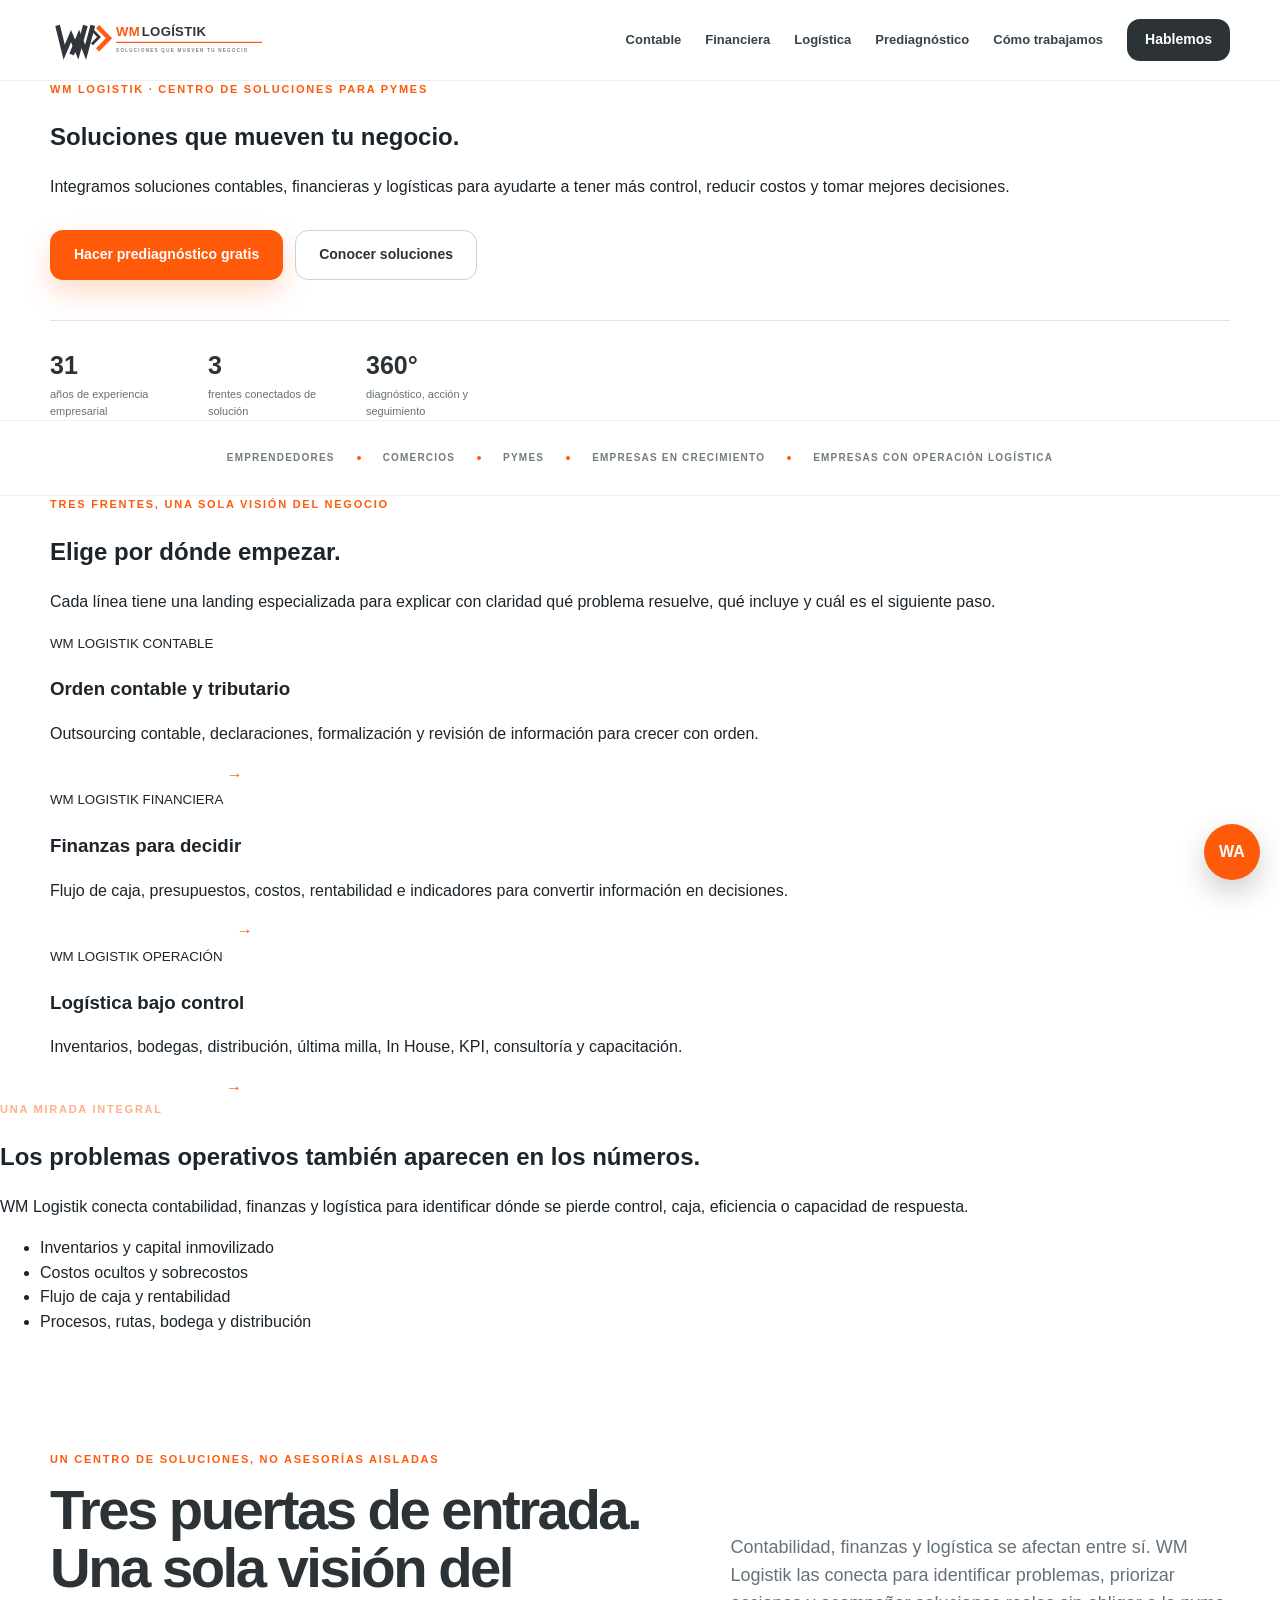
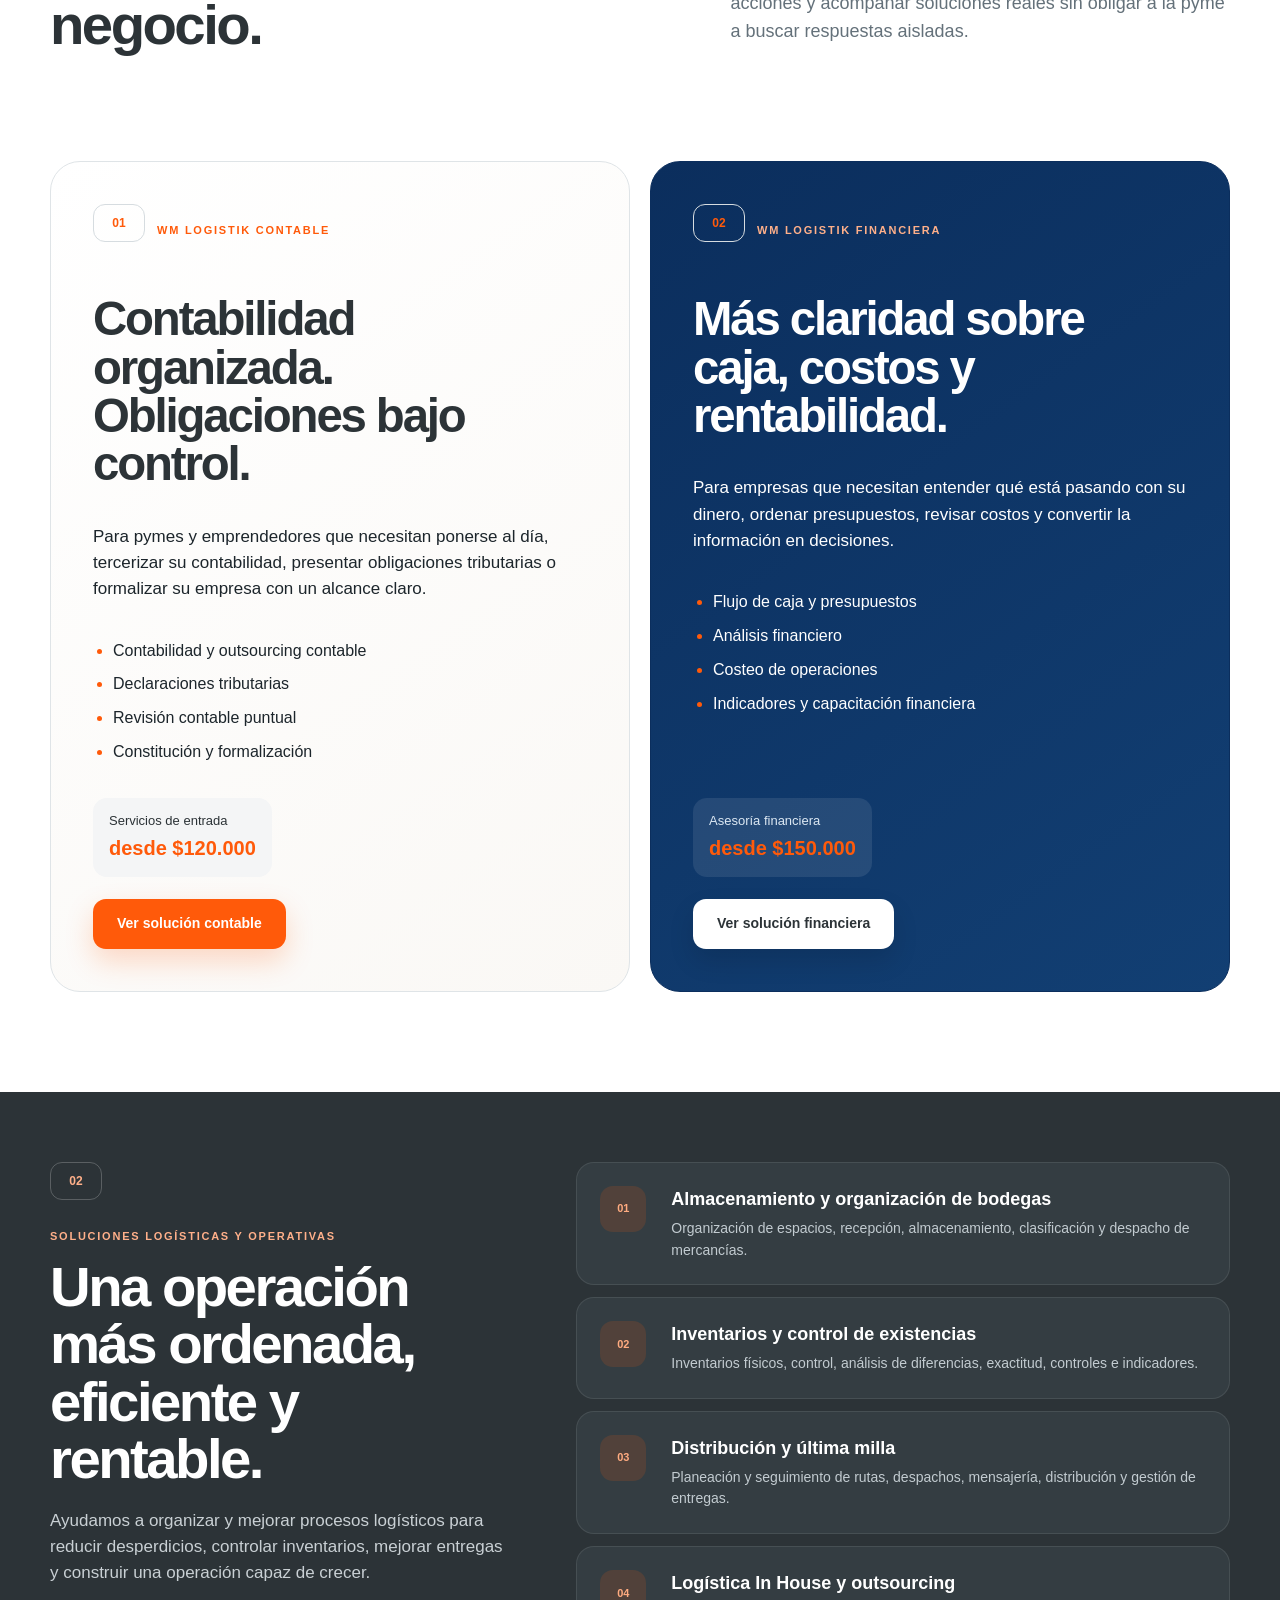
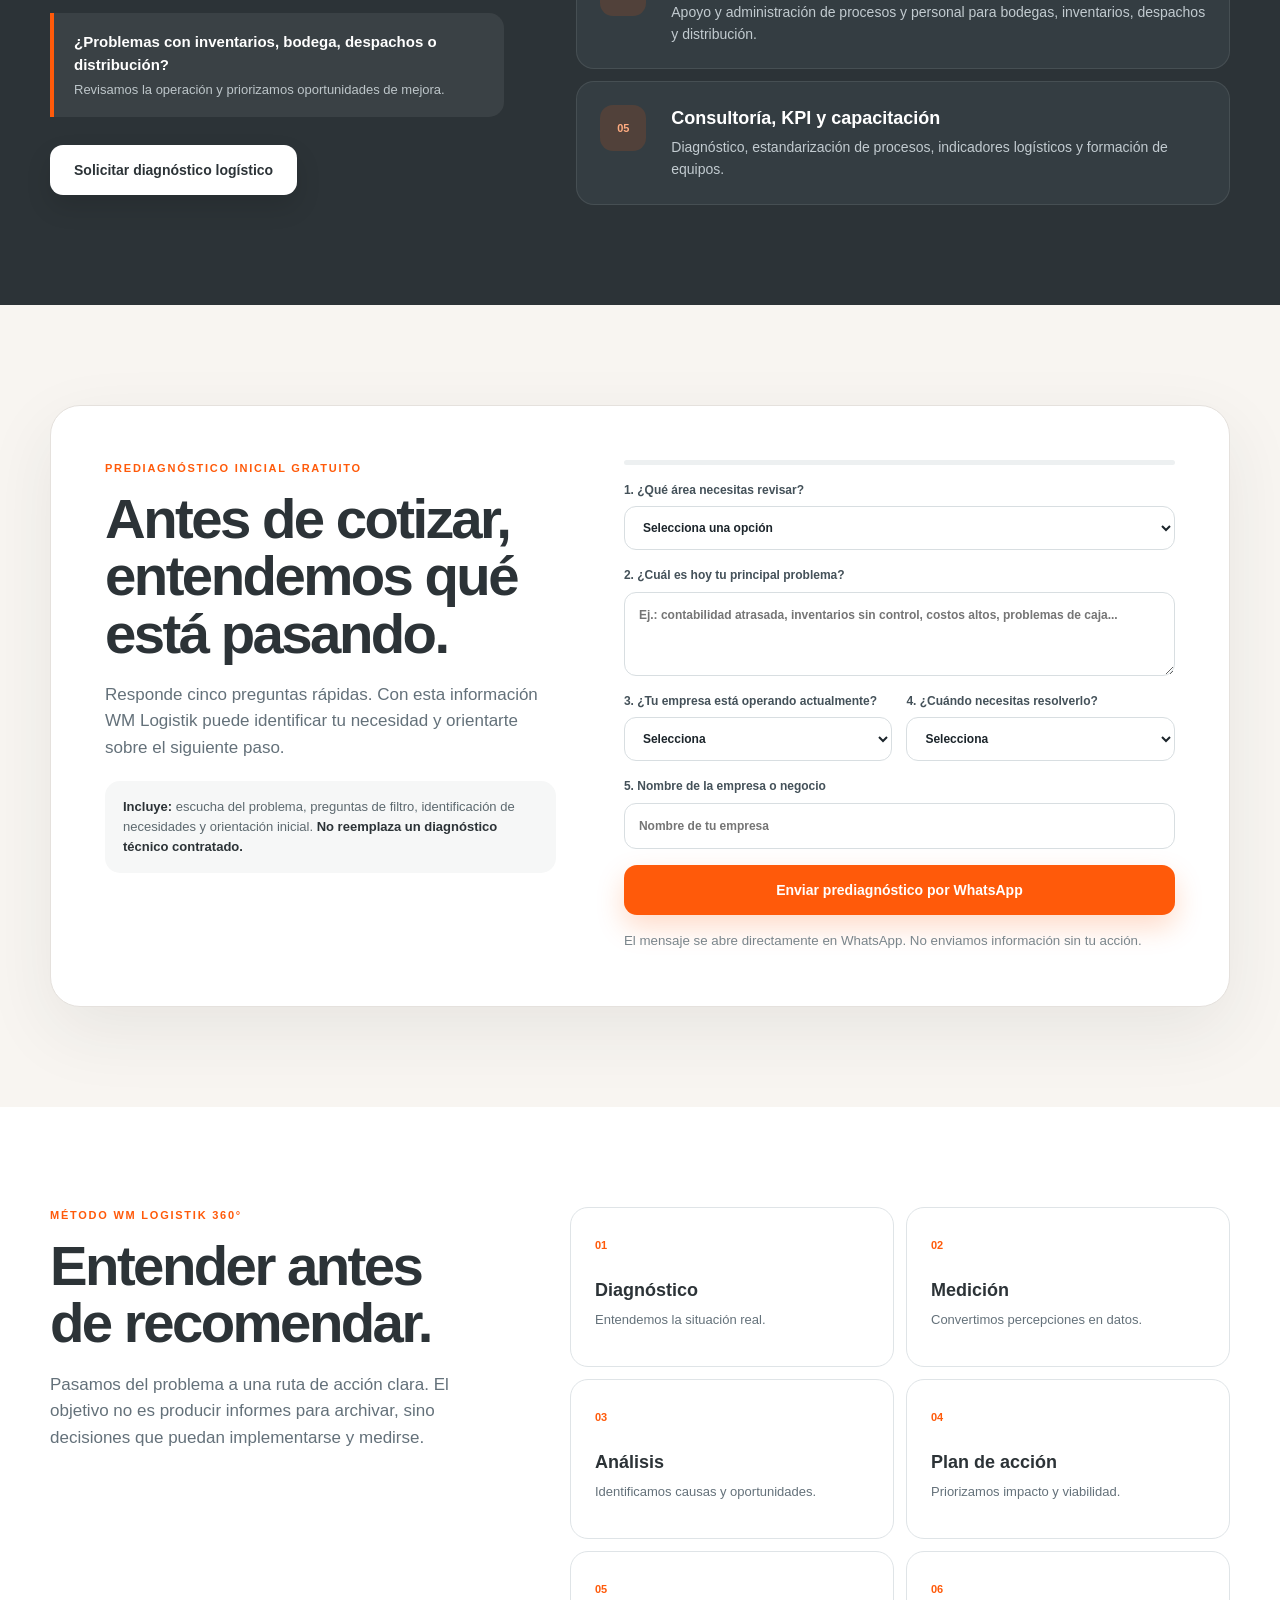
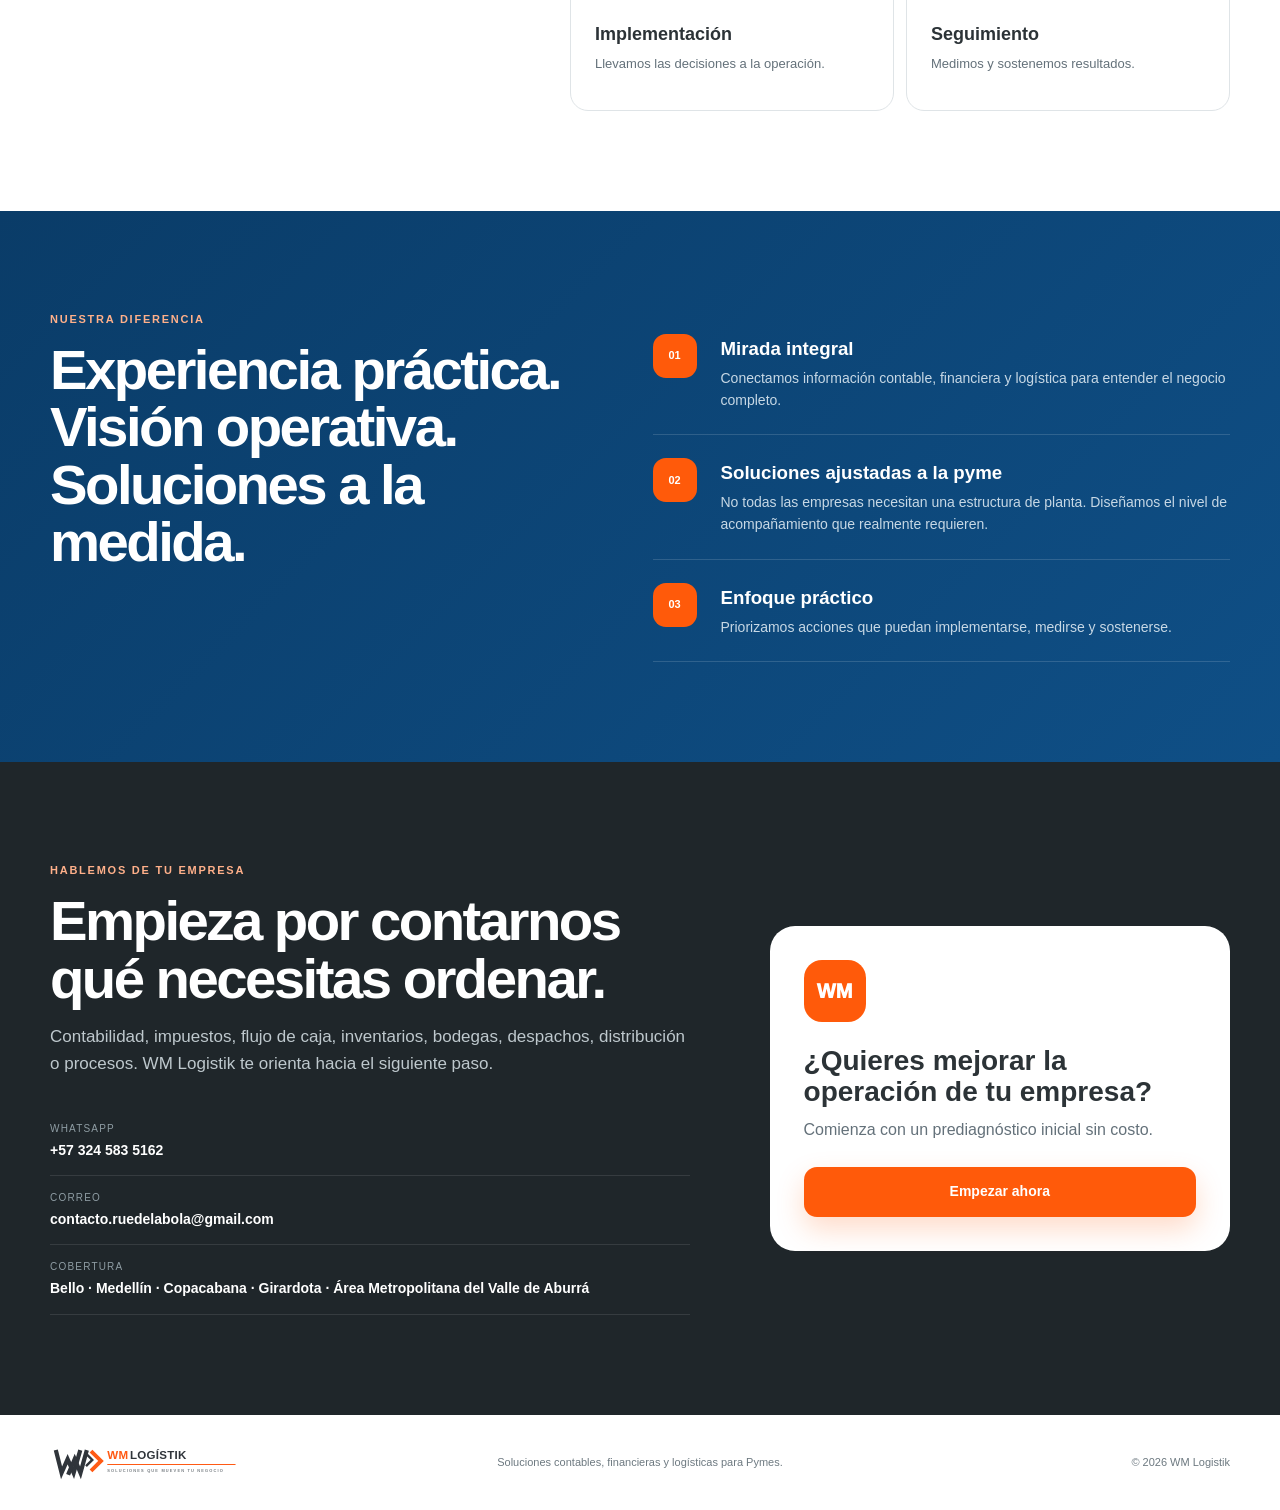
==== commit e42ce81d: "Redesign WM Logistik home with professional image-led layout" ====
--- a/index.html
+++ b/index.html
@@ -1 +1 @@
-<!doctype html><html lang="es"><head><meta charset="utf-8" /><meta name="viewport" content="width=device-width, initial-scale=1" /><title>WM Logistik | Soluciones contables, financieras y logísticas para Pymes</title><meta name="description" content="WM Logistik ayuda a pymes y emprendedores a organizar su operación contable, financiera y logística mediante soluciones prácticas, diagnósticos y acompañamiento especializado." /><meta name="theme-color" content="#243038" /><meta property="og:title" content="WM Logistik | Soluciones que mueven tu negocio" /><meta property="og:description" content="Soluciones contables, financieras y logísticas para organizar, controlar y hacer crecer tu empresa." /><meta property="og:type" content="website" /><link rel="icon" href="assets/favicon.svg" type="image/svg+xml" /><link rel="stylesheet" href="styles.css" /><link rel="stylesheet" href="landing.css" /></head><body><a class="skip-link" href="#contenido">Ir al contenido</a><header class="site-header" id="inicio"><div class="container header-inner"><a class="brand" href="#inicio" aria-label="WM Logistik, inicio"><img src="assets/wm-logistik-logo.svg" alt="WM Logistik" /></a><button class="menu-toggle" aria-label="Abrir menú" aria-expanded="false">☰</button><nav class="nav" aria-label="Navegación principal"><a href="contable.html">Contable</a><a href="financiera.html">Financiera</a><a href="#logistica">Logística</a><a href="#prediagnostico">Prediagnóstico</a><a href="#metodo">Cómo trabajamos</a><a class="btn btn-dark btn-sm" href="#contacto">Hablemos</a></nav></div></header><main id="contenido"><section class="hero"><div class="container hero-grid"><div class="hero-copy reveal"><span class="kicker">WM LOGISTIK · SOLUCIONES PARA PYMES</span><h1>Soluciones que <span>mueven</span> tu negocio.</h1><p class="hero-lead">Integramos soluciones <strong>contables, financieras y logísticas</strong> para que tu empresa tenga más orden, control y capacidad de crecer.</p><div class="hero-actions"><a class="btn btn-orange" href="#prediagnostico">Hacer prediagnóstico gratis</a><a class="btn btn-outline" href="#soluciones">Ver soluciones</a></div><div class="hero-proof"><div><strong>31</strong><span>años de experiencia empresarial</span></div><div><strong>3</strong><span>frentes conectados de solución</span></div><div><strong>1</strong><span>punto de contacto</span></div></div></div><div class="hero-visual reveal delay-1"><div class="hero-panel-label">¿Qué necesita hoy tu empresa?</div><a class="hero-route finance-route" href="contable.html"><span class="route-no">01</span><div><small>CONTABILIDAD</small><strong>Organizar, cumplir y mantener la información al día.</strong><p>Outsourcing contable, declaraciones, formalización y control.</p></div><b>→</b></a><a class="hero-route money-route" href="financiera.html"><span class="route-no">02</span><div><small>FINANZAS</small><strong>Entender el dinero para decidir mejor.</strong><p>Flujo de caja, presupuestos, costos, indicadores y análisis financiero.</p></div><b>→</b></a><a class="hero-route logistics-route" href="#logistica"><span class="route-no">03</span><div><small>LOGÍSTICA + OPERACIÓN</small><strong>Ordenar, controlar y mover mejor.</strong><p>Inventarios, bodegas, distribución, última milla, In House y KPI.</p></div><b>→</b></a><div class="hero-panel-foot"><i></i> Diagnóstico · Acción · Seguimiento</div></div></div></section><section class="audience-strip"><div class="container strip-inner"><span>Emprendedores</span><i></i><span>Comercios</span><i></i><span>Pymes</span><i></i><span>Empresas en crecimiento</span><i></i><span>Empresas con operación logística</span></div></section><section class="section solutions-intro" id="soluciones"><div class="container intro-grid"><div class="reveal"><span class="kicker">Un centro de soluciones, no asesorías aisladas</span><h2>Tres puertas de entrada. Una sola visión del negocio.</h2></div><p class="reveal delay-1">Contabilidad, finanzas y logística se afectan entre sí. WM Logistik las conecta para identificar problemas, priorizar acciones y acompañar soluciones reales sin obligar a la pyme a buscar respuestas aisladas.</p></div></section><section class="section specialty-section" id="especialidades"><div class="container"><div class="specialty-grid"><article class="specialty-card accounting-card reveal"><div class="specialty-top"><span class="line-number">01</span><span class="kicker">WM Logistik Contable</span></div><h2>Contabilidad organizada. Obligaciones bajo control.</h2><p>Para pymes y emprendedores que necesitan ponerse al día, tercerizar su contabilidad, presentar obligaciones tributarias o formalizar su empresa con un alcance claro.</p><ul><li>Contabilidad y outsourcing contable</li><li>Declaraciones tributarias</li><li>Revisión contable puntual</li><li>Constitución y formalización</li></ul><div class="specialty-price">Servicios de entrada <strong>desde $120.000</strong></div><a class="btn btn-orange" href="contable.html">Ver solución contable</a></article><article class="specialty-card financial-card reveal delay-1"><div class="specialty-top"><span class="line-number">02</span><span class="kicker light">WM Logistik Financiera</span></div><h2>Más claridad sobre caja, costos y rentabilidad.</h2><p>Para empresas que necesitan entender qué está pasando con su dinero, ordenar presupuestos, revisar costos y convertir la información en decisiones.</p><ul><li>Flujo de caja y presupuestos</li><li>Análisis financiero</li><li>Costeo de operaciones</li><li>Indicadores y capacitación financiera</li></ul><div class="specialty-price">Asesoría financiera <strong>desde $150.000</strong></div><a class="btn btn-light" href="financiera.html">Ver solución financiera</a></article></div></div></section><section class="section service-line logistics-section" id="logistica"><div class="container service-line-grid reverse"><div class="service-line-copy reveal"><span class="line-number">02</span><span class="kicker light">Soluciones logísticas y operativas</span><h2>Una operación más ordenada, eficiente y rentable.</h2><p>Ayudamos a organizar y mejorar procesos logísticos para reducir desperdicios, controlar inventarios, mejorar entregas y construir una operación capaz de crecer.</p><div class="pain-callout dark-callout"><strong>¿Problemas con inventarios, bodega, despachos o distribución?</strong><span>Revisamos la operación y priorizamos oportunidades de mejora.</span></div><a class="btn btn-light" href="#prediagnostico" data-focus="logistica">Solicitar diagnóstico logístico</a></div><div class="service-stack dark-stack reveal delay-1"><article><div class="service-badge">01</div><div><h3>Almacenamiento y organización de bodegas</h3><p>Organización de espacios, recepción, almacenamiento, clasificación y despacho de mercancías.</p></div></article><article><div class="service-badge">02</div><div><h3>Inventarios y control de existencias</h3><p>Inventarios físicos, control, análisis de diferencias, exactitud, controles e indicadores.</p></div></article><article><div class="service-badge">03</div><div><h3>Distribución y última milla</h3><p>Planeación y seguimiento de rutas, despachos, mensajería, distribución y gestión de entregas.</p></div></article><article><div class="service-badge">04</div><div><h3>Logística In House y outsourcing</h3><p>Apoyo y administración de procesos y personal para bodegas, inventarios, despachos y distribución.</p></div></article><article><div class="service-badge">05</div><div><h3>Consultoría, KPI y capacitación</h3><p>Diagnóstico, estandarización de procesos, indicadores logísticos y formación de equipos.</p></div></article></div></div></section><section class="section prediag-section" id="prediagnostico"><div class="container prediag-shell reveal"><div class="prediag-copy"><span class="kicker">Prediagnóstico inicial gratuito</span><h2>Antes de cotizar, entendemos qué está pasando.</h2><p>Responde cinco preguntas rápidas. Con esta información WM Logistik puede identificar tu necesidad y orientarte sobre el siguiente paso.</p><div class="prediag-note"><strong>Incluye:</strong> escucha del problema, preguntas de filtro, identificación de necesidades y orientación inicial. <strong>No reemplaza un diagnóstico técnico contratado.</strong></div></div><form class="prediag-form" id="prediagnostic-form"><div class="form-progress"><span id="progress-bar"></span></div><label>1. ¿Qué área necesitas revisar?<select id="pd-area" required><option value="">Selecciona una opción</option><option>Contable / tributaria</option><option>Financiera / flujo de caja</option><option>Logística / inventarios</option><option>Distribución / última milla</option><option>Varias áreas</option></select></label><label>2. ¿Cuál es hoy tu principal problema?<textarea id="pd-problem" rows="3" required placeholder="Ej.: contabilidad atrasada, inventarios sin control, costos altos, problemas de caja..."></textarea></label><div class="form-row"><label>3. ¿Tu empresa está operando actualmente?<select id="pd-operating" required><option value="">Selecciona</option><option>Sí</option><option>No</option></select></label><label>4. ¿Cuándo necesitas resolverlo?<select id="pd-urgency" required><option value="">Selecciona</option><option>De inmediato</option><option>Este mes</option><option>En 1 a 3 meses</option><option>Estoy explorando opciones</option></select></label></div><label>5. Nombre de la empresa o negocio<input id="pd-company" type="text" required placeholder="Nombre de tu empresa" /></label><button class="btn btn-orange btn-full" type="submit">Enviar prediagnóstico por WhatsApp</button><small>El mensaje se abre directamente en WhatsApp. No enviamos información sin tu acción.</small></form></div></section><section class="section method-section" id="metodo"><div class="container method-grid"><div class="method-copy reveal"><span class="kicker">Método WM Logistik 360°</span><h2>Entender antes de recomendar.</h2><p>Pasamos del problema a una ruta de acción clara. El objetivo no es producir informes para archivar, sino decisiones que puedan implementarse y medirse.</p></div><div class="method-steps reveal delay-1"><article><span>01</span><h3>Diagnóstico</h3><p>Entendemos la situación real.</p></article><article><span>02</span><h3>Medición</h3><p>Convertimos percepciones en datos.</p></article><article><span>03</span><h3>Análisis</h3><p>Identificamos causas y oportunidades.</p></article><article><span>04</span><h3>Plan de acción</h3><p>Priorizamos impacto y viabilidad.</p></article><article><span>05</span><h3>Implementación</h3><p>Llevamos las decisiones a la operación.</p></article><article><span>06</span><h3>Seguimiento</h3><p>Medimos y sostenemos resultados.</p></article></div></div></section><section class="section difference-section"><div class="container difference-grid"><div class="difference-lead reveal"><span class="kicker light">Nuestra diferencia</span><h2>Experiencia práctica. Visión operativa. Soluciones a la medida.</h2></div><div class="difference-points reveal delay-1"><article><b>01</b><div><h3>Mirada integral</h3><p>Conectamos información contable, financiera y logística para entender el negocio completo.</p></div></article><article><b>02</b><div><h3>Soluciones ajustadas a la pyme</h3><p>No todas las empresas necesitan una estructura de planta. Diseñamos el nivel de acompañamiento que realmente requieren.</p></div></article><article><b>03</b><div><h3>Enfoque práctico</h3><p>Priorizamos acciones que puedan implementarse, medirse y sostenerse.</p></div></article></div></div></section><section class="section contact-section" id="contacto"><div class="container contact-grid"><div class="contact-copy reveal"><span class="kicker light">Hablemos de tu empresa</span><h2>Empieza por contarnos qué necesitas ordenar.</h2><p>Contabilidad, impuestos, flujo de caja, inventarios, bodegas, despachos, distribución o procesos. WM Logistik te orienta hacia el siguiente paso.</p><div class="contact-data"><a href="https://wa.me/573245835162?text=Hola%20WM%20Logistik.%20Quiero%20informaci%C3%B3n%20sobre%20sus%20servicios." target="_blank" rel="noopener"><span>WhatsApp</span><strong>+57 324 583 5162</strong></a><a href="mailto:contacto.ruedelabola@gmail.com"><span>Correo</span><strong>contacto.ruedelabola@gmail.com</strong></a><div><span>Cobertura</span><strong>Bello · Medellín · Copacabana · Girardota · Área Metropolitana del Valle de Aburrá</strong></div></div></div><div class="contact-card reveal delay-1"><span class="contact-mark">WM</span><h3>¿Quieres mejorar la operación de tu empresa?</h3><p>Comienza con un prediagnóstico inicial sin costo.</p><a class="btn btn-orange btn-full" href="#prediagnostico">Empezar ahora</a></div></div></section></main><footer class="footer"><div class="container footer-inner"><img src="assets/wm-logistik-logo.svg" alt="WM Logistik" /><p>Soluciones contables, financieras y logísticas para Pymes.</p><p>© <span id="year"></span> WM Logistik</p></div></footer><a class="whatsapp-float" href="https://wa.me/573245835162?text=Hola%20WM%20Logistik.%20Quiero%20informaci%C3%B3n." target="_blank" rel="noopener" aria-label="Abrir WhatsApp">WA</a><script src="script.js"></script></body></html>+<!doctype html><html lang="es"><head><meta charset="utf-8" /><meta name="viewport" content="width=device-width, initial-scale=1" /><title>WM Logistik | Soluciones contables, financieras y logísticas para Pymes</title><meta name="description" content="WM Logistik ayuda a pymes y emprendedores a organizar su operación contable, financiera y logística mediante soluciones prácticas, diagnósticos y acompañamiento especializado." /><meta name="theme-color" content="#243038" /><meta property="og:title" content="WM Logistik | Soluciones que mueven tu negocio" /><meta property="og:description" content="Soluciones contables, financieras y logísticas para organizar, controlar y hacer crecer tu empresa." /><meta property="og:type" content="website" /><link rel="icon" href="assets/favicon.svg" type="image/svg+xml" /><link rel="stylesheet" href="styles.css" /><link rel="stylesheet" href="landing.css" /></head><body><a class="skip-link" href="#contenido">Ir al contenido</a><header class="site-header" id="inicio"><div class="container header-inner"><a class="brand" href="#inicio" aria-label="WM Logistik, inicio"><img src="assets/wm-logistik-logo.svg" alt="WM Logistik" /></a><button class="menu-toggle" aria-label="Abrir menú" aria-expanded="false">☰</button><nav class="nav" aria-label="Navegación principal"><a href="contable.html">Contable</a><a href="financiera.html">Financiera</a><a href="#logistica">Logística</a><a href="#prediagnostico">Prediagnóstico</a><a href="#metodo">Cómo trabajamos</a><a class="btn btn-dark btn-sm" href="#contacto">Hablemos</a></nav></div></header><main id="contenido"><section class="hero-pro"><div class="container"><div class="hero-copy reveal"><span class="kicker">WM LOGISTIK · CENTRO DE SOLUCIONES PARA PYMES</span><h1>Soluciones que <span>mueven</span> tu negocio.</h1><p>Integramos soluciones contables, financieras y logísticas para ayudarte a tener más control, reducir costos y tomar mejores decisiones.</p><div class="hero-actions"><a class="btn btn-orange" href="#prediagnostico">Hacer prediagnóstico gratis</a><a class="btn btn-outline" href="#rutas">Conocer soluciones</a></div><div class="hero-proof"><div><strong>31</strong><span>años de experiencia empresarial</span></div><div><strong>3</strong><span>frentes conectados de solución</span></div><div><strong>360°</strong><span>diagnóstico, acción y seguimiento</span></div></div></div></div></section><section class="audience-strip"><div class="container strip-inner"><span>Emprendedores</span><i></i><span>Comercios</span><i></i><span>Pymes</span><i></i><span>Empresas en crecimiento</span><i></i><span>Empresas con operación logística</span></div></section><section class="visual-services" id="rutas"><div class="container"><div class="section-title"><span class="kicker">Tres frentes, una sola visión del negocio</span><h2>Elige por dónde <span>empezar.</span></h2><p>Cada línea tiene una landing especializada para explicar con claridad qué problema resuelve, qué incluye y cuál es el siguiente paso.</p></div><div class="visual-grid"><article class="visual-card"><div class="visual-card-image" style="background-image:url('https://images.unsplash.com/photo-1554224155-8d04cb21cd6c?auto=format&fit=crop&q=85&w=1000')"></div><div class="visual-card-body"><small>WM LOGISTIK CONTABLE</small><h3>Orden contable y tributario</h3><p>Outsourcing contable, declaraciones, formalización y revisión de información para crecer con orden.</p><a class="text-cta" href="contable.html">Ver solución contable <span>→</span></a></div></article><article class="visual-card"><div class="visual-card-image" style="background-image:url('https://images.unsplash.com/photo-1611974789855-9c2a0a7236a3?auto=format&fit=crop&q=85&w=1000')"></div><div class="visual-card-body"><small>WM LOGISTIK FINANCIERA</small><h3>Finanzas para decidir</h3><p>Flujo de caja, presupuestos, costos, rentabilidad e indicadores para convertir información en decisiones.</p><a class="text-cta" href="financiera.html">Ver solución financiera <span>→</span></a></div></article><article class="visual-card"><div class="visual-card-image" style="background-image:url('https://images.unsplash.com/photo-1586528116311-ad8dd3c8310d?auto=format&fit=crop&q=85&w=1000')"></div><div class="visual-card-body"><small>WM LOGISTIK OPERACIÓN</small><h3>Logística bajo control</h3><p>Inventarios, bodegas, distribución, última milla, In House, KPI, consultoría y capacitación.</p><a class="text-cta" href="#logistica">Ver solución logística <span>→</span></a></div></article></div></div></section><section class="image-split"><div class="image-side" style="background-image:url('https://images.unsplash.com/photo-1565793298595-6a879b1d9492?auto=format&fit=crop&q=85&w=1200')"></div><div class="content-side"><div><span class="kicker light">Una mirada integral</span><h2>Los problemas operativos también aparecen en los números.</h2><p>WM Logistik conecta contabilidad, finanzas y logística para identificar dónde se pierde control, caja, eficiencia o capacidad de respuesta.</p><ul><li>Inventarios y capital inmovilizado</li><li>Costos ocultos y sobrecostos</li><li>Flujo de caja y rentabilidad</li><li>Procesos, rutas, bodega y distribución</li></ul></div></div></section><section class="section solutions-intro" id="soluciones"><div class="container intro-grid"><div class="reveal"><span class="kicker">Un centro de soluciones, no asesorías aisladas</span><h2>Tres puertas de entrada. Una sola visión del negocio.</h2></div><p class="reveal delay-1">Contabilidad, finanzas y logística se afectan entre sí. WM Logistik las conecta para identificar problemas, priorizar acciones y acompañar soluciones reales sin obligar a la pyme a buscar respuestas aisladas.</p></div></section><section class="section specialty-section" id="especialidades"><div class="container"><div class="specialty-grid"><article class="specialty-card accounting-card reveal"><div class="specialty-top"><span class="line-number">01</span><span class="kicker">WM Logistik Contable</span></div><h2>Contabilidad organizada. Obligaciones bajo control.</h2><p>Para pymes y emprendedores que necesitan ponerse al día, tercerizar su contabilidad, presentar obligaciones tributarias o formalizar su empresa con un alcance claro.</p><ul><li>Contabilidad y outsourcing contable</li><li>Declaraciones tributarias</li><li>Revisión contable puntual</li><li>Constitución y formalización</li></ul><div class="specialty-price">Servicios de entrada <strong>desde $120.000</strong></div><a class="btn btn-orange" href="contable.html">Ver solución contable</a></article><article class="specialty-card financial-card reveal delay-1"><div class="specialty-top"><span class="line-number">02</span><span class="kicker light">WM Logistik Financiera</span></div><h2>Más claridad sobre caja, costos y rentabilidad.</h2><p>Para empresas que necesitan entender qué está pasando con su dinero, ordenar presupuestos, revisar costos y convertir la información en decisiones.</p><ul><li>Flujo de caja y presupuestos</li><li>Análisis financiero</li><li>Costeo de operaciones</li><li>Indicadores y capacitación financiera</li></ul><div class="specialty-price">Asesoría financiera <strong>desde $150.000</strong></div><a class="btn btn-light" href="financiera.html">Ver solución financiera</a></article></div></div></section><section class="section service-line logistics-section" id="logistica"><div class="container service-line-grid reverse"><div class="service-line-copy reveal"><span class="line-number">02</span><span class="kicker light">Soluciones logísticas y operativas</span><h2>Una operación más ordenada, eficiente y rentable.</h2><p>Ayudamos a organizar y mejorar procesos logísticos para reducir desperdicios, controlar inventarios, mejorar entregas y construir una operación capaz de crecer.</p><div class="pain-callout dark-callout"><strong>¿Problemas con inventarios, bodega, despachos o distribución?</strong><span>Revisamos la operación y priorizamos oportunidades de mejora.</span></div><a class="btn btn-light" href="#prediagnostico" data-focus="logistica">Solicitar diagnóstico logístico</a></div><div class="service-stack dark-stack reveal delay-1"><article><div class="service-badge">01</div><div><h3>Almacenamiento y organización de bodegas</h3><p>Organización de espacios, recepción, almacenamiento, clasificación y despacho de mercancías.</p></div></article><article><div class="service-badge">02</div><div><h3>Inventarios y control de existencias</h3><p>Inventarios físicos, control, análisis de diferencias, exactitud, controles e indicadores.</p></div></article><article><div class="service-badge">03</div><div><h3>Distribución y última milla</h3><p>Planeación y seguimiento de rutas, despachos, mensajería, distribución y gestión de entregas.</p></div></article><article><div class="service-badge">04</div><div><h3>Logística In House y outsourcing</h3><p>Apoyo y administración de procesos y personal para bodegas, inventarios, despachos y distribución.</p></div></article><article><div class="service-badge">05</div><div><h3>Consultoría, KPI y capacitación</h3><p>Diagnóstico, estandarización de procesos, indicadores logísticos y formación de equipos.</p></div></article></div></div></section><section class="section prediag-section" id="prediagnostico"><div class="container prediag-shell reveal"><div class="prediag-copy"><span class="kicker">Prediagnóstico inicial gratuito</span><h2>Antes de cotizar, entendemos qué está pasando.</h2><p>Responde cinco preguntas rápidas. Con esta información WM Logistik puede identificar tu necesidad y orientarte sobre el siguiente paso.</p><div class="prediag-note"><strong>Incluye:</strong> escucha del problema, preguntas de filtro, identificación de necesidades y orientación inicial. <strong>No reemplaza un diagnóstico técnico contratado.</strong></div></div><form class="prediag-form" id="prediagnostic-form"><div class="form-progress"><span id="progress-bar"></span></div><label>1. ¿Qué área necesitas revisar? <select id="pd-area" required><option value="">Selecciona una opción</option><option>Contable / tributaria</option><option>Financiera / flujo de caja</option><option>Logística / inventarios</option><option>Distribución / última milla</option><option>Varias áreas</option></select></label><label>2. ¿Cuál es hoy tu principal problema? <textarea id="pd-problem" rows="3" required placeholder="Ej.: contabilidad atrasada, inventarios sin control, costos altos, problemas de caja..."></textarea></label><div class="form-row"><label>3. ¿Tu empresa está operando actualmente? <select id="pd-operating" required><option value="">Selecciona</option><option>Sí</option><option>No</option></select></label><label>4. ¿Cuándo necesitas resolverlo? <select id="pd-urgency" required><option value="">Selecciona</option><option>De inmediato</option><option>Este mes</option><option>En 1 a 3 meses</option><option>Estoy explorando opciones</option></select></label></div><label>5. Nombre de la empresa o negocio <input id="pd-company" type="text" required placeholder="Nombre de tu empresa" /></label><button class="btn btn-orange btn-full" type="submit">Enviar prediagnóstico por WhatsApp</button><small>El mensaje se abre directamente en WhatsApp. No enviamos información sin tu acción.</small></form></div></section><section class="section method-section" id="metodo"><div class="container method-grid"><div class="method-copy reveal"><span class="kicker">Método WM Logistik 360°</span><h2>Entender antes de recomendar.</h2><p>Pasamos del problema a una ruta de acción clara. El objetivo no es producir informes para archivar, sino decisiones que puedan implementarse y medirse.</p></div><div class="method-steps reveal delay-1"><article><span>01</span><h3>Diagnóstico</h3><p>Entendemos la situación real.</p></article><article><span>02</span><h3>Medición</h3><p>Convertimos percepciones en datos.</p></article><article><span>03</span><h3>Análisis</h3><p>Identificamos causas y oportunidades.</p></article><article><span>04</span><h3>Plan de acción</h3><p>Priorizamos impacto y viabilidad.</p></article><article><span>05</span><h3>Implementación</h3><p>Llevamos las decisiones a la operación.</p></article><article><span>06</span><h3>Seguimiento</h3><p>Medimos y sostenemos resultados.</p></article></div></div></section><section class="section difference-section"><div class="container difference-grid"><div class="difference-lead reveal"><span class="kicker light">Nuestra diferencia</span><h2>Experiencia práctica. Visión operativa. Soluciones a la medida.</h2></div><div class="difference-points reveal delay-1"><article><b>01</b><div><h3>Mirada integral</h3><p>Conectamos información contable, financiera y logística para entender el negocio completo.</p></div></article><article><b>02</b><div><h3>Soluciones ajustadas a la pyme</h3><p>No todas las empresas necesitan una estructura de planta. Diseñamos el nivel de acompañamiento que realmente requieren.</p></div></article><article><b>03</b><div><h3>Enfoque práctico</h3><p>Priorizamos acciones que puedan implementarse, medirse y sostenerse.</p></div></article></div></div></section><section class="section contact-section" id="contacto"><div class="container contact-grid"><div class="contact-copy reveal"><span class="kicker light">Hablemos de tu empresa</span><h2>Empieza por contarnos qué necesitas ordenar.</h2><p>Contabilidad, impuestos, flujo de caja, inventarios, bodegas, despachos, distribución o procesos. WM Logistik te orienta hacia el siguiente paso.</p><div class="contact-data"><a href="https://wa.me/573245835162?text=Hola%20WM%20Logistik.%20Quiero%20informaci%C3%B3n%20sobre%20sus%20servicios." target="_blank" rel="noopener"><span>WhatsApp</span><strong>+57 324 583 5162</strong></a><a href="mailto:contacto.ruedelabola@gmail.com"><span>Correo</span><strong>contacto.ruedelabola@gmail.com</strong></a><div><span>Cobertura</span><strong>Bello · Medellín · Copacabana · Girardota · Área Metropolitana del Valle de Aburrá</strong></div></div></div><div class="contact-card reveal delay-1"><span class="contact-mark">WM</span><h3>¿Quieres mejorar la operación de tu empresa?</h3><p>Comienza con un prediagnóstico inicial sin costo.</p><a class="btn btn-orange btn-full" href="#prediagnostico">Empezar ahora</a></div></div></section></main><footer class="footer"><div class="container footer-inner"><img src="assets/wm-logistik-logo.svg" alt="WM Logistik" /><p>Soluciones contables, financieras y logísticas para Pymes.</p><p>© <span id="year"></span> WM Logistik</p></div></footer><a class="whatsapp-float" href="https://wa.me/573245835162?text=Hola%20WM%20Logistik.%20Quiero%20informaci%C3%B3n." target="_blank" rel="noopener" aria-label="Abrir WhatsApp">WA</a><script src="script.js"></script></body></html>
--- a/landing.css
+++ b/landing.css
@@ -0,0 +1 @@
+.active-link{color:var(--orange)!important}.money-route{background:linear-gradient(135deg,#0b2e5d,#164c83)!important;color:#fff!important}.money-route small,.money-route p{color:#dce8f3!important}.money-route .route-no{background:rgba(255,255,255,.12)!important;color:#ff9b60!important}.specialty-section{padding-top:38px;background:#fff}.specialty-grid{display:grid;grid-template-columns:1fr 1fr;gap:20px}.specialty-card{border-radius:30px;padding:42px;border:1px solid var(--line);min-height:540px;display:flex;flex-direction:column;align-items:flex-start}.specialty-card.accounting-card{background:linear-gradient(145deg,#fff,#faf8f5)}.specialty-card.financial-card{background:linear-gradient(145deg,#0b2e5d,#123f73);color:#fff;border-color:#0b2e5d}.specialty-top{display:flex;align-items:center;gap:12px}.specialty-card h2{font-size:clamp(34px,3.7vw,52px);margin:25px 0 18px}.specialty-card.financial-card h2,.specialty-card.financial-card p,.specialty-card.financial-card li{color:#fff}.specialty-card p{font-size:17px}.specialty-card ul{padding-left:20px;margin:10px 0 24px}.specialty-card li{margin:9px 0}.specialty-card li::marker{color:var(--orange)}.specialty-price{margin-top:auto;margin-bottom:22px;padding:13px 16px;border-radius:14px;background:#f4f5f6;color:var(--charcoal);font-size:13px}.financial-card .specialty-price{background:rgba(255,255,255,.09);color:#dce8f3}.specialty-price strong{display:block;font-size:20px;color:var(--orange);margin-top:2px}.landing-page{background:#fff}.lp-hero{padding:92px 0 82px;background:linear-gradient(145deg,#fff 0%,#f7f5f2 58%,#eceeef 100%);position:relative;overflow:hidden}.lp-hero:before{content:"";position:absolute;width:640px;height:640px;border-radius:50%;right:-250px;top:-280px;background:radial-gradient(circle,rgba(255,90,20,.16),transparent 70%)}.financial-hero{background:linear-gradient(145deg,#fff 0%,#f4f7fb 58%,#e9eef5 100%)}.financial-hero:before{background:radial-gradient(circle,rgba(11,46,93,.16),transparent 70%)}.lp-hero-grid{position:relative;z-index:1;display:grid;grid-template-columns:1.04fr .96fr;gap:68px;align-items:center}.lp-copy h1{font-size:clamp(52px,6vw,80px);line-height:1;letter-spacing:-.055em;color:var(--charcoal);margin:15px 0 26px}.lp-copy h1 span{color:var(--orange)}.lp-copy>p{font-size:19px;color:#59636c;max-width:680px}.lp-trust{display:flex;flex-wrap:wrap;gap:9px;margin-top:30px}.lp-trust span{border:1px solid #dce0e3;background:rgba(255,255,255,.72);border-radius:999px;padding:8px 12px;font-size:12px;font-weight:800;color:#59636c}.lp-hero-card{background:var(--charcoal);color:#fff;border-radius:30px;padding:36px;box-shadow:0 30px 80px rgba(31,36,41,.20)}.financial-card-hero{background:linear-gradient(145deg,var(--navy),#123f73)}.lp-hero-card h2{font-size:36px;line-height:1.08;letter-spacing:-.04em;margin:15px 0 22px}.check-list{list-style:none;padding:0;margin:0 0 24px}.check-list li{position:relative;padding:11px 0 11px 28px;border-bottom:1px solid rgba(255,255,255,.1);color:#d9dee2}.check-list li:before{content:"✓";position:absolute;left:0;color:var(--orange);font-weight:900}.text-cta{font-weight:850;color:#fff}.text-cta span{color:var(--orange);margin-left:7px}.lp-proof{border-block:1px solid var(--line);background:#fff}.lp-proof .container{min-height:74px;display:flex;align-items:center;justify-content:center;gap:24px;overflow:auto;white-space:nowrap}.lp-proof strong{font-size:11px;text-transform:uppercase;letter-spacing:.11em;color:#66717a}.lp-proof i{width:5px;height:5px;border-radius:50%;background:var(--orange)}.finance-proof{background:#f8fafc}.lp-service-grid{display:grid;grid-template-columns:1fr 1fr;gap:16px}.lp-service-grid article{padding:30px;border:1px solid var(--line);border-radius:22px;background:#fff;min-height:245px}.lp-service-grid article>span{display:inline-flex;width:42px;height:32px;border-radius:10px;align-items:center;justify-content:center;background:#fff1e9;color:var(--orange);font-size:10px;font-weight:900}.lp-service-grid h3{font-size:23px;color:var(--navy);margin:22px 0 10px}.lp-service-grid p{margin:0}.finance-service-grid article:nth-child(even){background:#f7f9fb}.lp-diagnostic-section{background:linear-gradient(145deg,var(--charcoal-2),var(--charcoal));color:#fff}.finance-diagnostic{background:linear-gradient(145deg,#082446,#0b2e5d)}.lp-diagnostic-grid{display:grid;grid-template-columns:1fr .9fr;gap:70px;align-items:center}.lp-diagnostic-grid h2{color:#fff}.lp-diagnostic-grid p{color:#d7dce0;font-size:17px}.diagnostic-matrix{display:grid;grid-template-columns:1fr 1fr;gap:12px}.diagnostic-matrix span{padding:18px;border-radius:15px;background:rgba(255,255,255,.08);border:1px solid rgba(255,255,255,.1);color:#fff;font-weight:800}.price-grid{display:grid;grid-template-columns:repeat(4,1fr);gap:15px}.price-grid article{border:1px solid var(--line);border-radius:22px;padding:28px;background:#fff;min-height:260px}.price-grid small{display:block;text-transform:uppercase;letter-spacing:.09em;color:#69747d;font-size:10px;font-weight:850}.price-grid strong{display:block;font-size:31px;letter-spacing:-.045em;color:var(--charcoal);margin:20px 0 14px}.price-grid p{font-size:14px;margin:0}.featured-price{background:var(--charcoal)!important;border-color:var(--charcoal)!important;color:#fff}.featured-price small,.featured-price strong,.featured-price p{color:#fff}.featured-price strong{color:#ff8a4c}.pricing-note{margin-top:16px;border-radius:15px;background:#f4f6f7;padding:15px 18px;color:#66717a;font-size:13px}.finance-prices{grid-template-columns:repeat(2,1fr);max-width:850px}.lp-process{background:var(--soft)}.process-grid{display:grid;grid-template-columns:repeat(4,1fr);gap:14px}.process-grid article{background:#fff;border:1px solid var(--line);border-radius:20px;padding:26px;min-height:220px}.process-grid span{font-size:11px;color:var(--orange);font-weight:900}.process-grid h3{font-size:21px;margin:28px 0 8px;color:var(--navy)}.process-grid p{margin:0}.financial-bridge{background:var(--navy);color:#fff}.bridge-grid{display:grid;grid-template-columns:1fr .9fr;gap:72px;align-items:center}.bridge-grid h2{color:#fff}.bridge-grid p{color:#d6e2ed;font-size:17px}.bridge-metrics{display:grid;grid-template-columns:1fr 1fr;gap:12px}.bridge-metrics article{padding:22px;border-radius:17px;background:rgba(255,255,255,.08);border:1px solid rgba(255,255,255,.11)}.bridge-metrics span{font-size:10px;color:#ff9b60;font-weight:900}.bridge-metrics strong{display:block;font-size:18px;margin:8px 0 4px}.bridge-metrics small{color:#c5d5e3}.lp-final-cta{padding:72px 0;background:var(--charcoal);color:#fff}.finance-final{background:var(--navy)}.lp-final-cta .container{display:flex;justify-content:space-between;gap:40px;align-items:center}.lp-final-cta h2{font-size:clamp(32px,4vw,52px);line-height:1.04;margin:12px 0 0;max-width:720px}.lp-final-cta .container>div:last-child{display:flex;gap:10px;flex-wrap:wrap;justify-content:flex-end}@media(max-width:980px){.specialty-grid,.lp-hero-grid,.lp-diagnostic-grid,.bridge-grid{grid-template-columns:1fr}.specialty-card{min-height:auto}.price-grid{grid-template-columns:1fr 1fr}.process-grid{grid-template-columns:1fr 1fr}.lp-final-cta .container{display:grid}.lp-final-cta .container>div:last-child{justify-content:flex-start}}@media(max-width:620px){.specialty-card{padding:28px}.lp-hero{padding:58px 0 62px}.lp-copy h1{font-size:46px}.lp-hero-card{padding:26px}.lp-service-grid,.diagnostic-matrix,.price-grid,.process-grid,.bridge-metrics{grid-template-columns:1fr}.lp-proof .container{justify-content:flex-start}.lp-final-cta{padding:56px 0}}
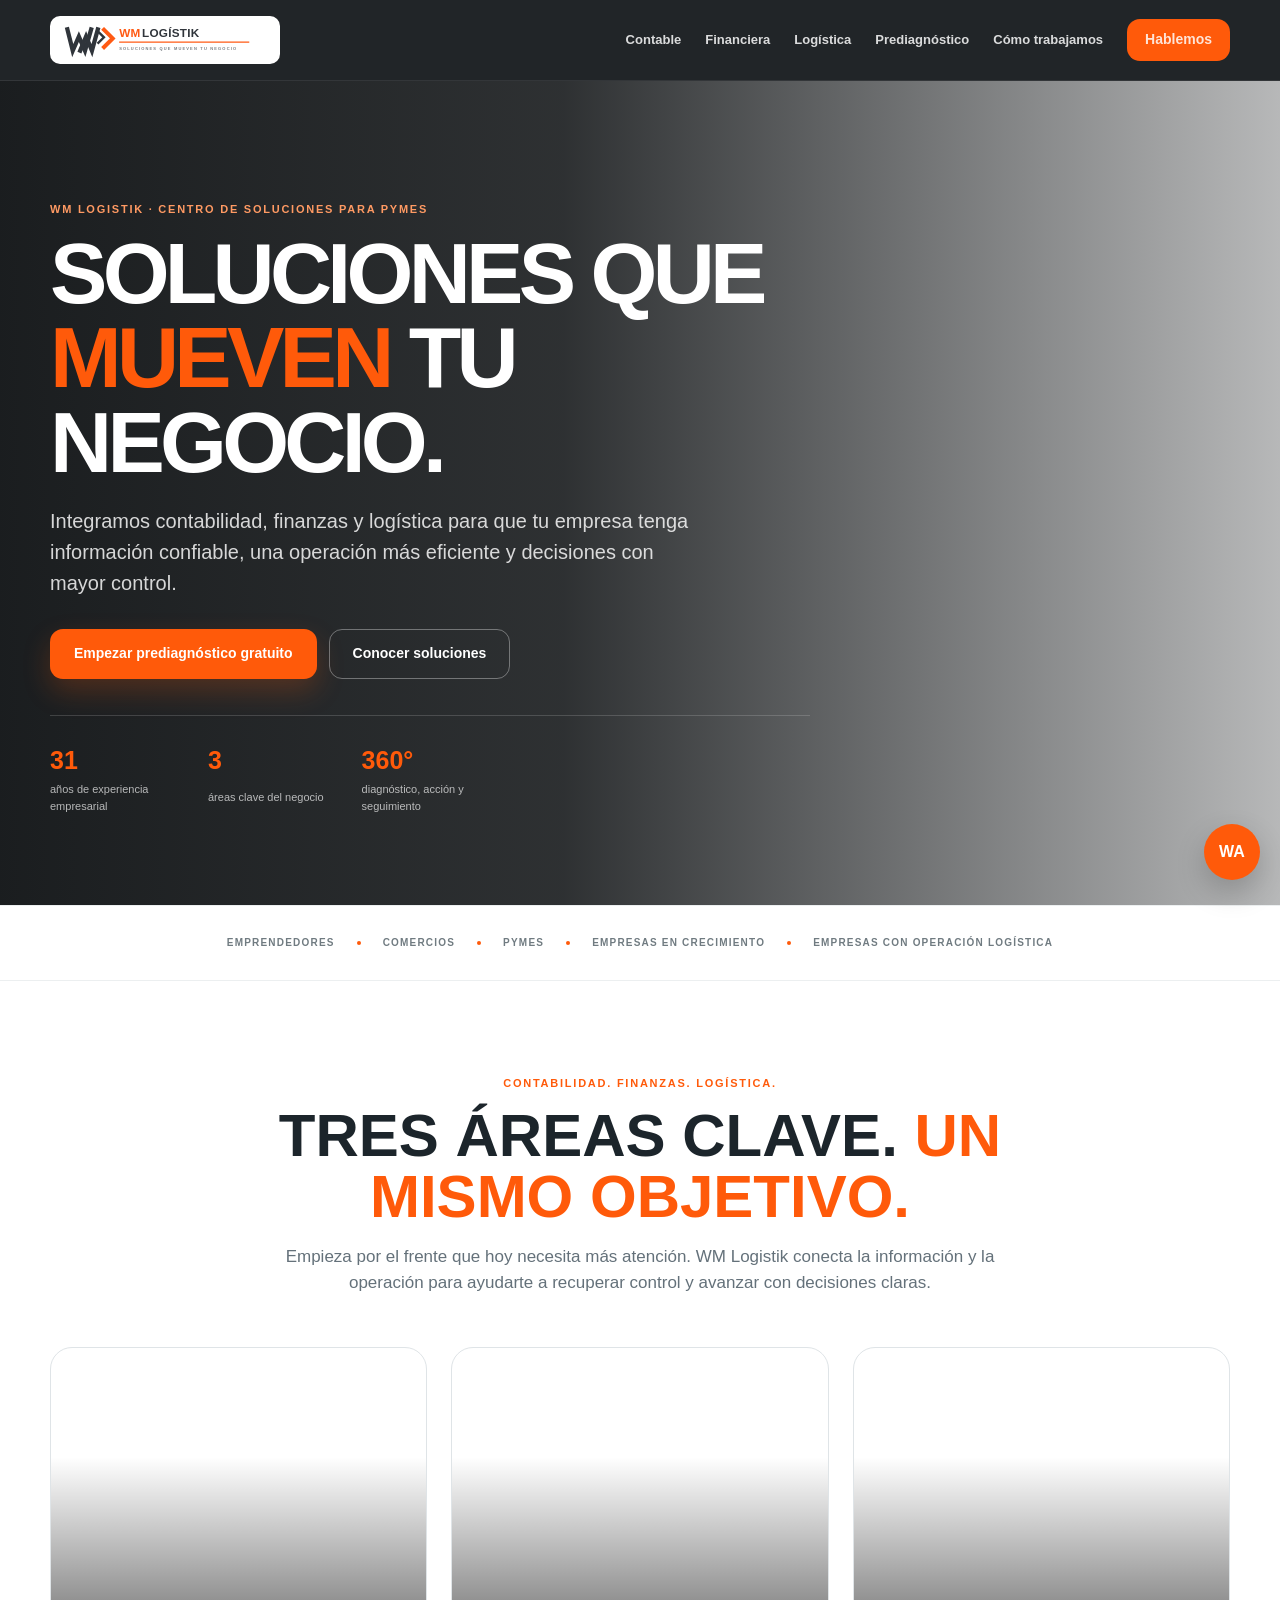
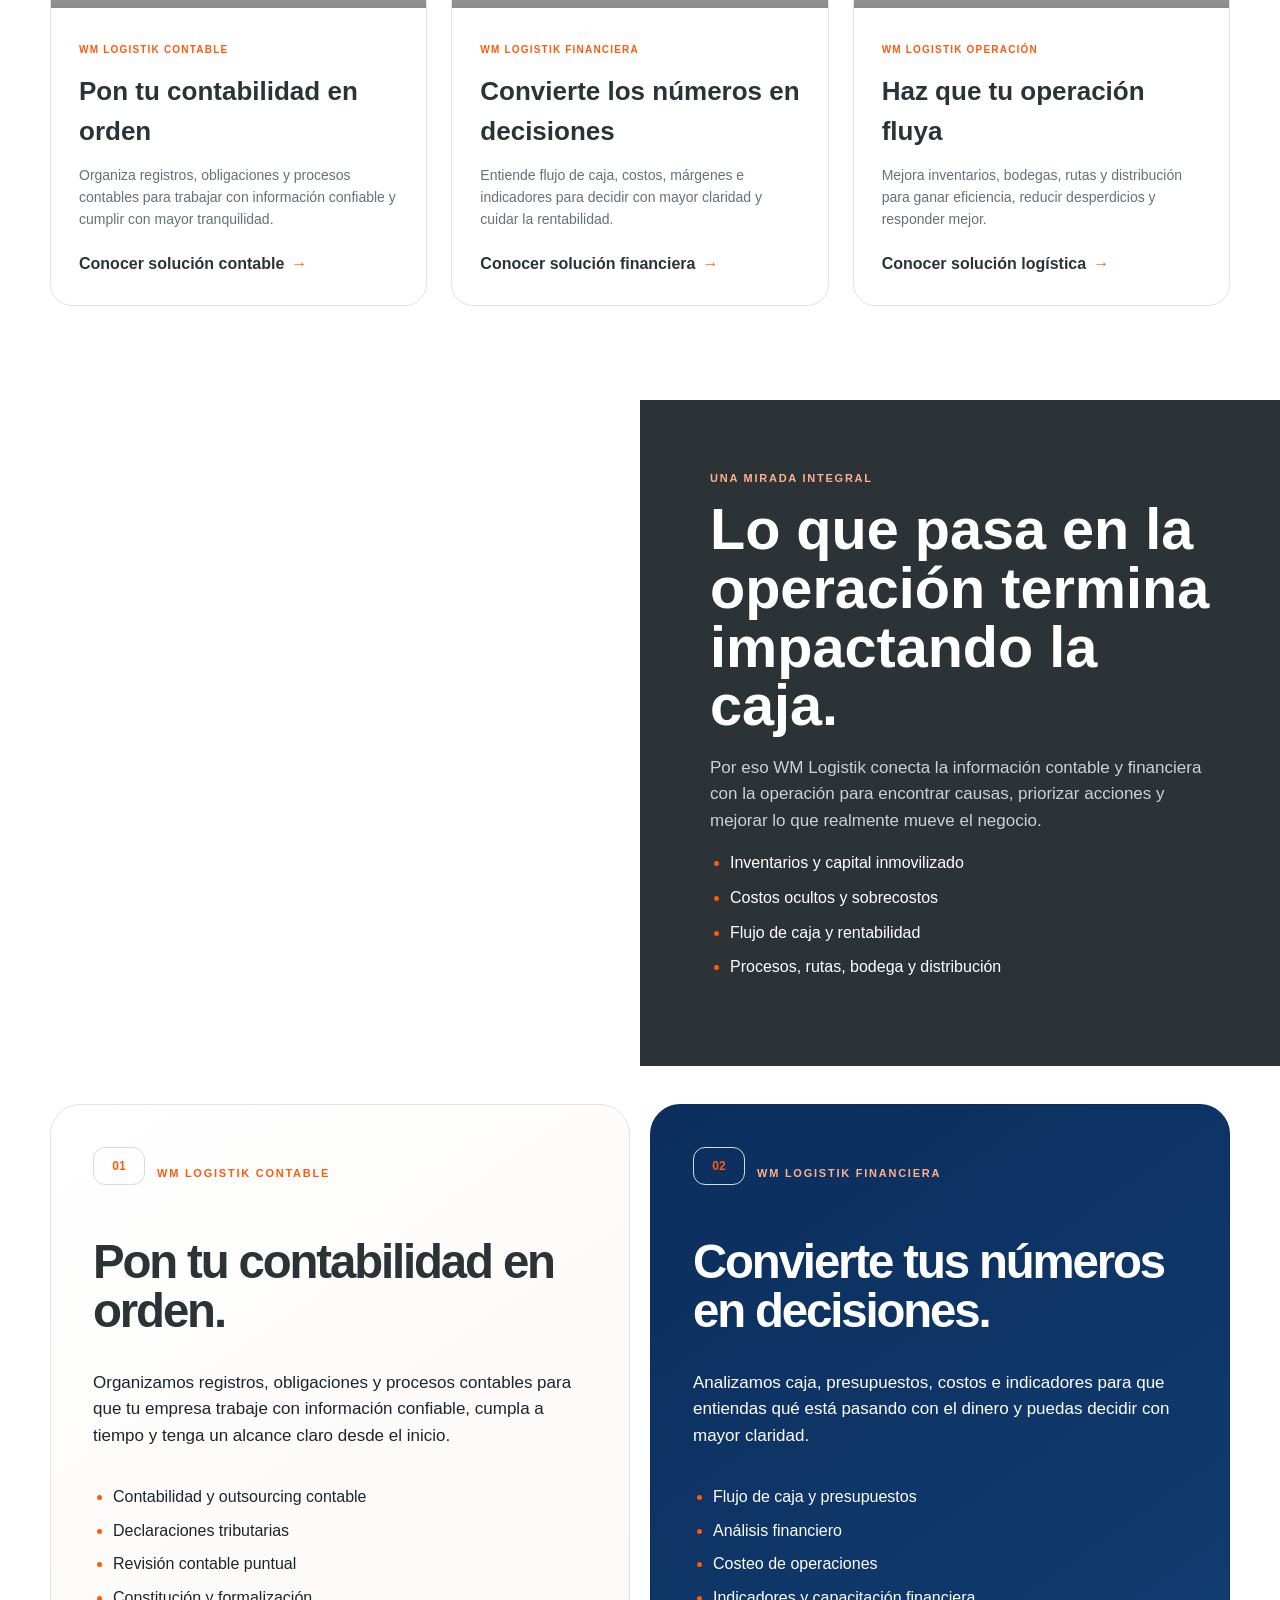
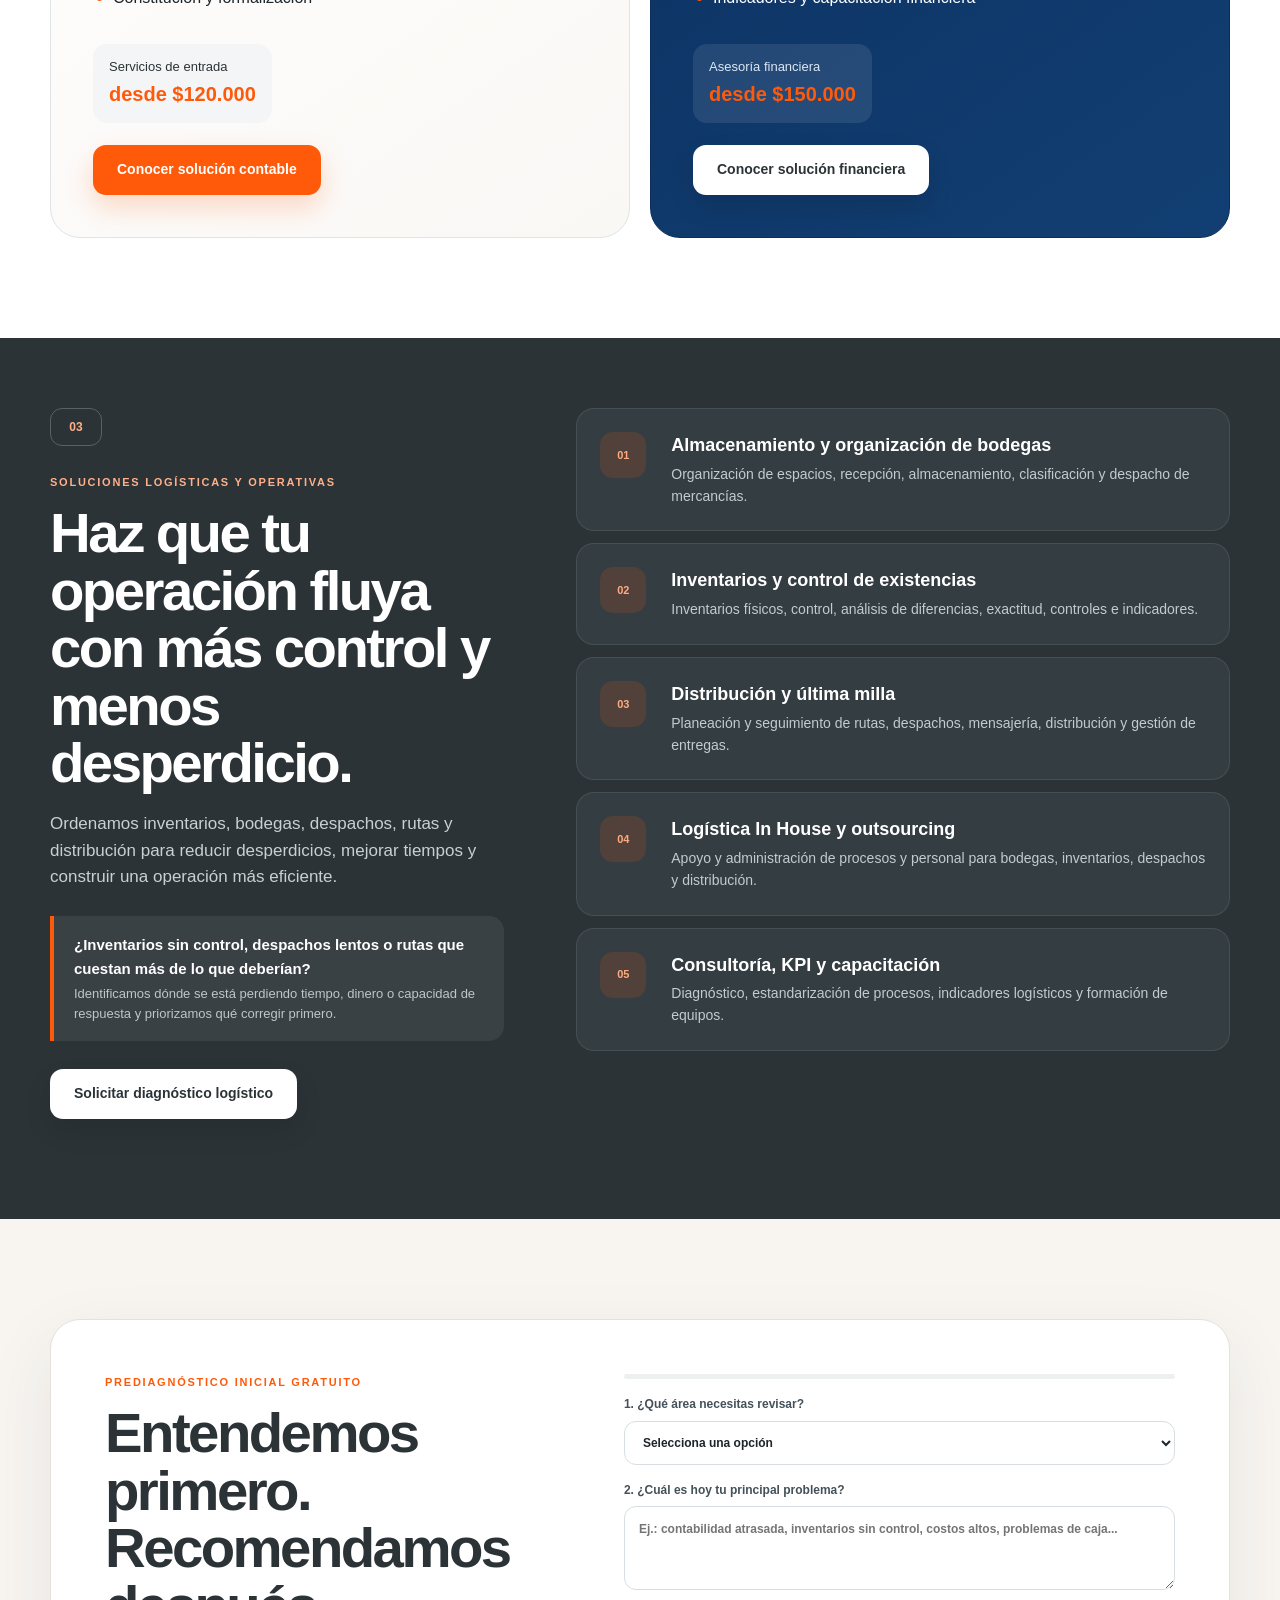
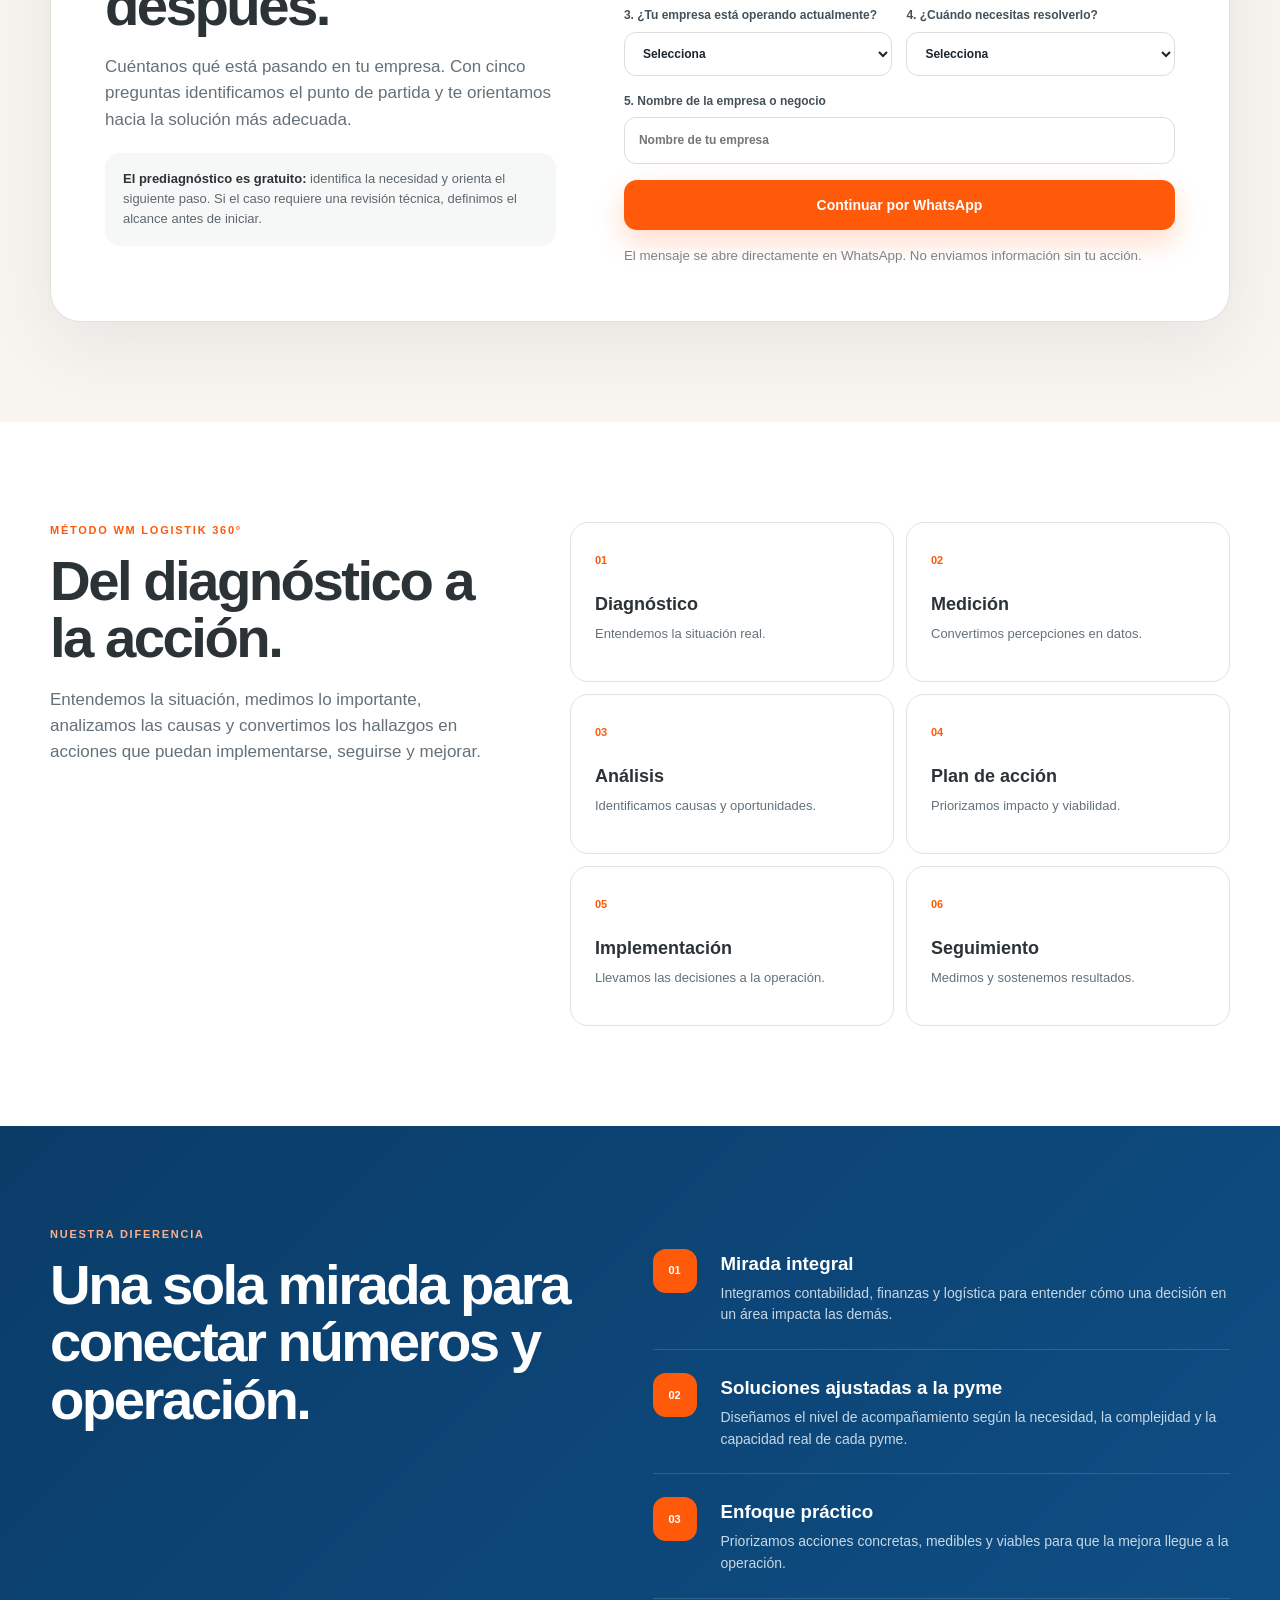
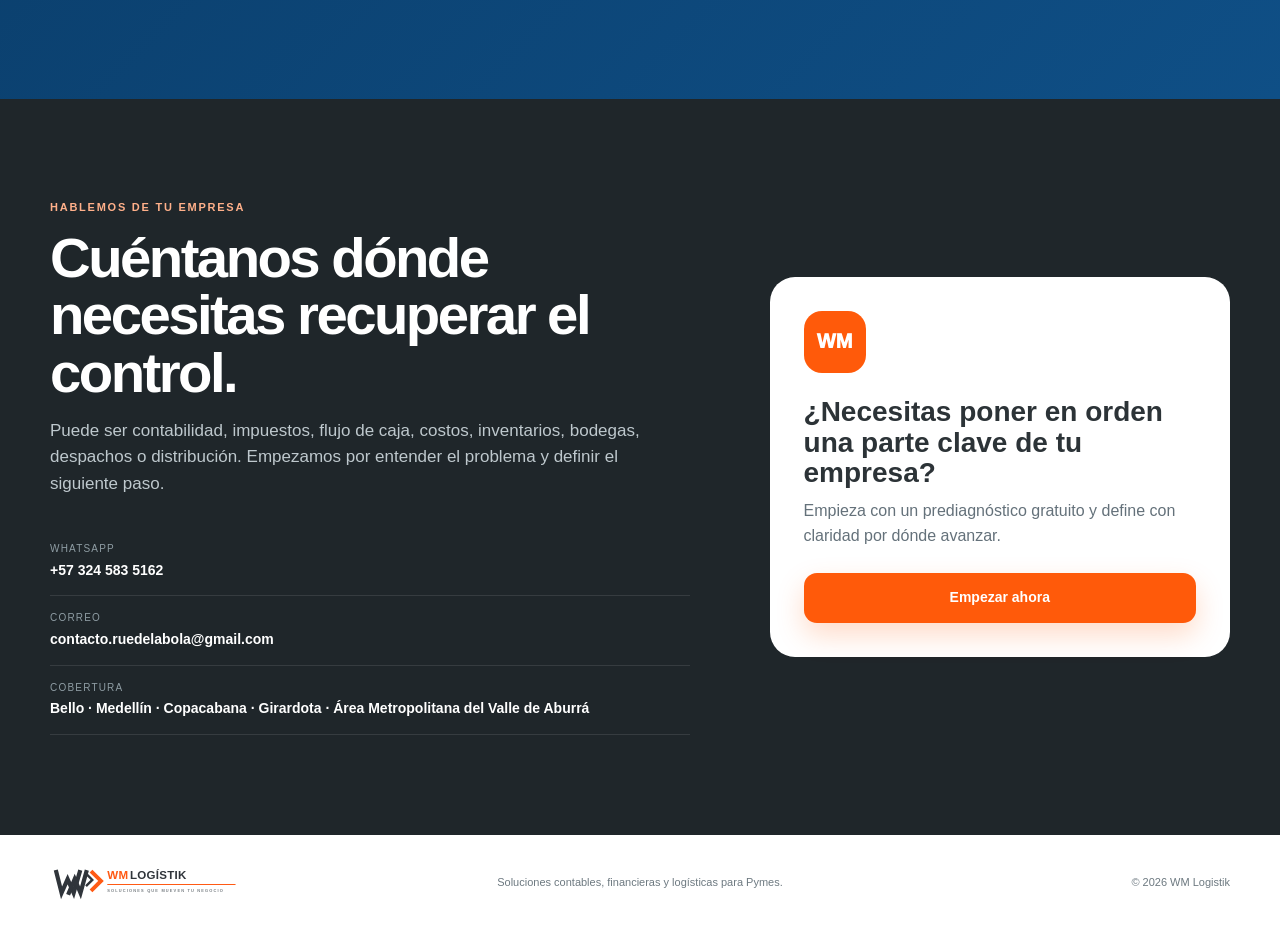
==== commit 5f7b6016: "Unify WM Logistik copy and section narrative" ====
--- a/index.html
+++ b/index.html
@@ -1 +1,6 @@
-<!doctype html><html lang="es"><head><meta charset="utf-8" /><meta name="viewport" content="width=device-width, initial-scale=1" /><title>WM Logistik | Soluciones contables, financieras y logísticas para Pymes</title><meta name="description" content="WM Logistik ayuda a pymes y emprendedores a organizar su operación contable, financiera y logística mediante soluciones prácticas, diagnósticos y acompañamiento especializado." /><meta name="theme-color" content="#243038" /><meta property="og:title" content="WM Logistik | Soluciones que mueven tu negocio" /><meta property="og:description" content="Soluciones contables, financieras y logísticas para organizar, controlar y hacer crecer tu empresa." /><meta property="og:type" content="website" /><link rel="icon" href="assets/favicon.svg" type="image/svg+xml" /><link rel="stylesheet" href="styles.css" /><link rel="stylesheet" href="landing.css" /></head><body><a class="skip-link" href="#contenido">Ir al contenido</a><header class="site-header" id="inicio"><div class="container header-inner"><a class="brand" href="#inicio" aria-label="WM Logistik, inicio"><img src="assets/wm-logistik-logo.svg" alt="WM Logistik" /></a><button class="menu-toggle" aria-label="Abrir menú" aria-expanded="false">☰</button><nav class="nav" aria-label="Navegación principal"><a href="contable.html">Contable</a><a href="financiera.html">Financiera</a><a href="#logistica">Logística</a><a href="#prediagnostico">Prediagnóstico</a><a href="#metodo">Cómo trabajamos</a><a class="btn btn-dark btn-sm" href="#contacto">Hablemos</a></nav></div></header><main id="contenido"><section class="hero-pro"><div class="container"><div class="hero-copy reveal"><span class="kicker">WM LOGISTIK · CENTRO DE SOLUCIONES PARA PYMES</span><h1>Soluciones que <span>mueven</span> tu negocio.</h1><p>Integramos soluciones contables, financieras y logísticas para ayudarte a tener más control, reducir costos y tomar mejores decisiones.</p><div class="hero-actions"><a class="btn btn-orange" href="#prediagnostico">Hacer prediagnóstico gratis</a><a class="btn btn-outline" href="#rutas">Conocer soluciones</a></div><div class="hero-proof"><div><strong>31</strong><span>años de experiencia empresarial</span></div><div><strong>3</strong><span>frentes conectados de solución</span></div><div><strong>360°</strong><span>diagnóstico, acción y seguimiento</span></div></div></div></div></section><section class="audience-strip"><div class="container strip-inner"><span>Emprendedores</span><i></i><span>Comercios</span><i></i><span>Pymes</span><i></i><span>Empresas en crecimiento</span><i></i><span>Empresas con operación logística</span></div></section><section class="visual-services" id="rutas"><div class="container"><div class="section-title"><span class="kicker">Tres frentes, una sola visión del negocio</span><h2>Elige por dónde <span>empezar.</span></h2><p>Cada línea tiene una landing especializada para explicar con claridad qué problema resuelve, qué incluye y cuál es el siguiente paso.</p></div><div class="visual-grid"><article class="visual-card"><div class="visual-card-image" style="background-image:url('https://images.unsplash.com/photo-1554224155-8d04cb21cd6c?auto=format&fit=crop&q=85&w=1000')"></div><div class="visual-card-body"><small>WM LOGISTIK CONTABLE</small><h3>Orden contable y tributario</h3><p>Outsourcing contable, declaraciones, formalización y revisión de información para crecer con orden.</p><a class="text-cta" href="contable.html">Ver solución contable <span>→</span></a></div></article><article class="visual-card"><div class="visual-card-image" style="background-image:url('https://images.unsplash.com/photo-1611974789855-9c2a0a7236a3?auto=format&fit=crop&q=85&w=1000')"></div><div class="visual-card-body"><small>WM LOGISTIK FINANCIERA</small><h3>Finanzas para decidir</h3><p>Flujo de caja, presupuestos, costos, rentabilidad e indicadores para convertir información en decisiones.</p><a class="text-cta" href="financiera.html">Ver solución financiera <span>→</span></a></div></article><article class="visual-card"><div class="visual-card-image" style="background-image:url('https://images.unsplash.com/photo-1586528116311-ad8dd3c8310d?auto=format&fit=crop&q=85&w=1000')"></div><div class="visual-card-body"><small>WM LOGISTIK OPERACIÓN</small><h3>Logística bajo control</h3><p>Inventarios, bodegas, distribución, última milla, In House, KPI, consultoría y capacitación.</p><a class="text-cta" href="#logistica">Ver solución logística <span>→</span></a></div></article></div></div></section><section class="image-split"><div class="image-side" style="background-image:url('https://images.unsplash.com/photo-1565793298595-6a879b1d9492?auto=format&fit=crop&q=85&w=1200')"></div><div class="content-side"><div><span class="kicker light">Una mirada integral</span><h2>Los problemas operativos también aparecen en los números.</h2><p>WM Logistik conecta contabilidad, finanzas y logística para identificar dónde se pierde control, caja, eficiencia o capacidad de respuesta.</p><ul><li>Inventarios y capital inmovilizado</li><li>Costos ocultos y sobrecostos</li><li>Flujo de caja y rentabilidad</li><li>Procesos, rutas, bodega y distribución</li></ul></div></div></section><section class="section solutions-intro" id="soluciones"><div class="container intro-grid"><div class="reveal"><span class="kicker">Un centro de soluciones, no asesorías aisladas</span><h2>Tres puertas de entrada. Una sola visión del negocio.</h2></div><p class="reveal delay-1">Contabilidad, finanzas y logística se afectan entre sí. WM Logistik las conecta para identificar problemas, priorizar acciones y acompañar soluciones reales sin obligar a la pyme a buscar respuestas aisladas.</p></div></section><section class="section specialty-section" id="especialidades"><div class="container"><div class="specialty-grid"><article class="specialty-card accounting-card reveal"><div class="specialty-top"><span class="line-number">01</span><span class="kicker">WM Logistik Contable</span></div><h2>Contabilidad organizada. Obligaciones bajo control.</h2><p>Para pymes y emprendedores que necesitan ponerse al día, tercerizar su contabilidad, presentar obligaciones tributarias o formalizar su empresa con un alcance claro.</p><ul><li>Contabilidad y outsourcing contable</li><li>Declaraciones tributarias</li><li>Revisión contable puntual</li><li>Constitución y formalización</li></ul><div class="specialty-price">Servicios de entrada <strong>desde $120.000</strong></div><a class="btn btn-orange" href="contable.html">Ver solución contable</a></article><article class="specialty-card financial-card reveal delay-1"><div class="specialty-top"><span class="line-number">02</span><span class="kicker light">WM Logistik Financiera</span></div><h2>Más claridad sobre caja, costos y rentabilidad.</h2><p>Para empresas que necesitan entender qué está pasando con su dinero, ordenar presupuestos, revisar costos y convertir la información en decisiones.</p><ul><li>Flujo de caja y presupuestos</li><li>Análisis financiero</li><li>Costeo de operaciones</li><li>Indicadores y capacitación financiera</li></ul><div class="specialty-price">Asesoría financiera <strong>desde $150.000</strong></div><a class="btn btn-light" href="financiera.html">Ver solución financiera</a></article></div></div></section><section class="section service-line logistics-section" id="logistica"><div class="container service-line-grid reverse"><div class="service-line-copy reveal"><span class="line-number">02</span><span class="kicker light">Soluciones logísticas y operativas</span><h2>Una operación más ordenada, eficiente y rentable.</h2><p>Ayudamos a organizar y mejorar procesos logísticos para reducir desperdicios, controlar inventarios, mejorar entregas y construir una operación capaz de crecer.</p><div class="pain-callout dark-callout"><strong>¿Problemas con inventarios, bodega, despachos o distribución?</strong><span>Revisamos la operación y priorizamos oportunidades de mejora.</span></div><a class="btn btn-light" href="#prediagnostico" data-focus="logistica">Solicitar diagnóstico logístico</a></div><div class="service-stack dark-stack reveal delay-1"><article><div class="service-badge">01</div><div><h3>Almacenamiento y organización de bodegas</h3><p>Organización de espacios, recepción, almacenamiento, clasificación y despacho de mercancías.</p></div></article><article><div class="service-badge">02</div><div><h3>Inventarios y control de existencias</h3><p>Inventarios físicos, control, análisis de diferencias, exactitud, controles e indicadores.</p></div></article><article><div class="service-badge">03</div><div><h3>Distribución y última milla</h3><p>Planeación y seguimiento de rutas, despachos, mensajería, distribución y gestión de entregas.</p></div></article><article><div class="service-badge">04</div><div><h3>Logística In House y outsourcing</h3><p>Apoyo y administración de procesos y personal para bodegas, inventarios, despachos y distribución.</p></div></article><article><div class="service-badge">05</div><div><h3>Consultoría, KPI y capacitación</h3><p>Diagnóstico, estandarización de procesos, indicadores logísticos y formación de equipos.</p></div></article></div></div></section><section class="section prediag-section" id="prediagnostico"><div class="container prediag-shell reveal"><div class="prediag-copy"><span class="kicker">Prediagnóstico inicial gratuito</span><h2>Antes de cotizar, entendemos qué está pasando.</h2><p>Responde cinco preguntas rápidas. Con esta información WM Logistik puede identificar tu necesidad y orientarte sobre el siguiente paso.</p><div class="prediag-note"><strong>Incluye:</strong> escucha del problema, preguntas de filtro, identificación de necesidades y orientación inicial. <strong>No reemplaza un diagnóstico técnico contratado.</strong></div></div><form class="prediag-form" id="prediagnostic-form"><div class="form-progress"><span id="progress-bar"></span></div><label>1. ¿Qué área necesitas revisar? <select id="pd-area" required><option value="">Selecciona una opción</option><option>Contable / tributaria</option><option>Financiera / flujo de caja</option><option>Logística / inventarios</option><option>Distribución / última milla</option><option>Varias áreas</option></select></label><label>2. ¿Cuál es hoy tu principal problema? <textarea id="pd-problem" rows="3" required placeholder="Ej.: contabilidad atrasada, inventarios sin control, costos altos, problemas de caja..."></textarea></label><div class="form-row"><label>3. ¿Tu empresa está operando actualmente? <select id="pd-operating" required><option value="">Selecciona</option><option>Sí</option><option>No</option></select></label><label>4. ¿Cuándo necesitas resolverlo? <select id="pd-urgency" required><option value="">Selecciona</option><option>De inmediato</option><option>Este mes</option><option>En 1 a 3 meses</option><option>Estoy explorando opciones</option></select></label></div><label>5. Nombre de la empresa o negocio <input id="pd-company" type="text" required placeholder="Nombre de tu empresa" /></label><button class="btn btn-orange btn-full" type="submit">Enviar prediagnóstico por WhatsApp</button><small>El mensaje se abre directamente en WhatsApp. No enviamos información sin tu acción.</small></form></div></section><section class="section method-section" id="metodo"><div class="container method-grid"><div class="method-copy reveal"><span class="kicker">Método WM Logistik 360°</span><h2>Entender antes de recomendar.</h2><p>Pasamos del problema a una ruta de acción clara. El objetivo no es producir informes para archivar, sino decisiones que puedan implementarse y medirse.</p></div><div class="method-steps reveal delay-1"><article><span>01</span><h3>Diagnóstico</h3><p>Entendemos la situación real.</p></article><article><span>02</span><h3>Medición</h3><p>Convertimos percepciones en datos.</p></article><article><span>03</span><h3>Análisis</h3><p>Identificamos causas y oportunidades.</p></article><article><span>04</span><h3>Plan de acción</h3><p>Priorizamos impacto y viabilidad.</p></article><article><span>05</span><h3>Implementación</h3><p>Llevamos las decisiones a la operación.</p></article><article><span>06</span><h3>Seguimiento</h3><p>Medimos y sostenemos resultados.</p></article></div></div></section><section class="section difference-section"><div class="container difference-grid"><div class="difference-lead reveal"><span class="kicker light">Nuestra diferencia</span><h2>Experiencia práctica. Visión operativa. Soluciones a la medida.</h2></div><div class="difference-points reveal delay-1"><article><b>01</b><div><h3>Mirada integral</h3><p>Conectamos información contable, financiera y logística para entender el negocio completo.</p></div></article><article><b>02</b><div><h3>Soluciones ajustadas a la pyme</h3><p>No todas las empresas necesitan una estructura de planta. Diseñamos el nivel de acompañamiento que realmente requieren.</p></div></article><article><b>03</b><div><h3>Enfoque práctico</h3><p>Priorizamos acciones que puedan implementarse, medirse y sostenerse.</p></div></article></div></div></section><section class="section contact-section" id="contacto"><div class="container contact-grid"><div class="contact-copy reveal"><span class="kicker light">Hablemos de tu empresa</span><h2>Empieza por contarnos qué necesitas ordenar.</h2><p>Contabilidad, impuestos, flujo de caja, inventarios, bodegas, despachos, distribución o procesos. WM Logistik te orienta hacia el siguiente paso.</p><div class="contact-data"><a href="https://wa.me/573245835162?text=Hola%20WM%20Logistik.%20Quiero%20informaci%C3%B3n%20sobre%20sus%20servicios." target="_blank" rel="noopener"><span>WhatsApp</span><strong>+57 324 583 5162</strong></a><a href="mailto:contacto.ruedelabola@gmail.com"><span>Correo</span><strong>contacto.ruedelabola@gmail.com</strong></a><div><span>Cobertura</span><strong>Bello · Medellín · Copacabana · Girardota · Área Metropolitana del Valle de Aburrá</strong></div></div></div><div class="contact-card reveal delay-1"><span class="contact-mark">WM</span><h3>¿Quieres mejorar la operación de tu empresa?</h3><p>Comienza con un prediagnóstico inicial sin costo.</p><a class="btn btn-orange btn-full" href="#prediagnostico">Empezar ahora</a></div></div></section></main><footer class="footer"><div class="container footer-inner"><img src="assets/wm-logistik-logo.svg" alt="WM Logistik" /><p>Soluciones contables, financieras y logísticas para Pymes.</p><p>© <span id="year"></span> WM Logistik</p></div></footer><a class="whatsapp-float" href="https://wa.me/573245835162?text=Hola%20WM%20Logistik.%20Quiero%20informaci%C3%B3n." target="_blank" rel="noopener" aria-label="Abrir WhatsApp">WA</a><script src="script.js"></script></body></html>+<!doctype html><html lang="es"><head><meta charset="utf-8" /><meta name="viewport" content="width=device-width, initial-scale=1" /><title>WM Logistik | Soluciones contables, financieras y logísticas para Pymes</title><meta name="description" content="WM Logistik integra soluciones contables, financieras y logísticas para ayudar a pymes y emprendedores a recuperar control, reducir costos y tomar mejores decisiones." /><meta name="theme-color" content="#243038" /><meta property="og:title" content="WM Logistik | Soluciones que mueven tu negocio" /><meta property="og:description" content="Soluciones contables, financieras y logísticas para organizar, controlar y hacer crecer tu empresa." /><meta property="og:type" content="website" /><link rel="icon" href="assets/favicon.svg" type="image/svg+xml" /><link rel="stylesheet" href="styles.css" /><link rel="stylesheet" href="landing.css" /></head><body><a class="skip-link" href="#contenido">Ir al contenido</a><header class="site-header" id="inicio"><div class="container header-inner"><a class="brand" href="#inicio" aria-label="WM Logistik, inicio"><img src="assets/wm-logistik-logo.svg" alt="WM Logistik" /></a><button class="menu-toggle" aria-label="Abrir menú" aria-expanded="false">☰</button><nav class="nav" aria-label="Navegación principal"><a href="contable.html">Contable</a><a href="financiera.html">Financiera</a><a href="#logistica">Logística</a><a href="#prediagnostico">Prediagnóstico</a><a href="#metodo">Cómo trabajamos</a><a class="btn btn-dark btn-sm" href="#contacto">Hablemos</a></nav></div></header><main id="contenido"><section class="hero-pro"><div class="container"><div class="hero-copy reveal"><span class="kicker">WM LOGISTIK · CENTRO DE SOLUCIONES PARA PYMES</span><h1>Soluciones que <span>mueven</span> tu negocio.</h1><p>Integramos contabilidad, finanzas y logística para que tu empresa tenga información confiable, una operación más eficiente y decisiones con mayor control.</p><div class="hero-actions"><a class="btn btn-orange" href="#prediagnostico">Empezar prediagnóstico gratuito</a><a class="btn btn-outline" href="#rutas">Conocer soluciones</a></div><div class="hero-proof"><div><strong>31</strong><span>años de experiencia empresarial</span></div><div><strong>3</strong><span>áreas clave del negocio</span></div><div><strong>360°</strong><span>diagnóstico, acción y seguimiento</span></div></div></div></div></section><section class="audience-strip"><div class="container strip-inner"><span>Emprendedores</span><i></i><span>Comercios</span><i></i><span>Pymes</span><i></i><span>Empresas en crecimiento</span><i></i><span>Empresas con operación logística</span></div></section><section class="visual-services" id="rutas"><div class="container"><div class="section-title"><span class="kicker">Contabilidad. Finanzas. Logística.</span><h2>Tres áreas clave. <span>Un mismo objetivo.</span></h2><p>Empieza por el frente que hoy necesita más atención. WM Logistik conecta la información y la operación para ayudarte a recuperar control y avanzar con decisiones claras.</p></div><div class="visual-grid"><article class="visual-card"><div class="visual-card-image" style="background-image:url('https://images.unsplash.com/photo-1554224155-8d04cb21cd6c?auto=format&fit=crop&q=85&w=1000')"></div><div class="visual-card-body"><small>WM LOGISTIK CONTABLE</small><h3>Pon tu contabilidad en orden</h3><p>Organiza registros, obligaciones y procesos contables para trabajar con información confiable y cumplir con mayor tranquilidad.</p><a class="text-cta" href="contable.html">Conocer solución contable <span>→</span></a></div></article><article class="visual-card"><div class="visual-card-image" style="background-image:url('https://images.unsplash.com/photo-1611974789855-9c2a0a7236a3?auto=format&fit=crop&q=85&w=1000')"></div><div class="visual-card-body"><small>WM LOGISTIK FINANCIERA</small><h3>Convierte los números en decisiones</h3><p>Entiende flujo de caja, costos, márgenes e indicadores para decidir con mayor claridad y cuidar la rentabilidad.</p><a class="text-cta" href="financiera.html">Conocer solución financiera <span>→</span></a></div></article><article class="visual-card"><div class="visual-card-image" style="background-image:url('https://images.unsplash.com/photo-1586528116311-ad8dd3c8310d?auto=format&fit=crop&q=85&w=1000')"></div><div class="visual-card-body"><small>WM LOGISTIK OPERACIÓN</small><h3>Haz que tu operación fluya</h3><p>Mejora inventarios, bodegas, rutas y distribución para ganar eficiencia, reducir desperdicios y responder mejor.</p><a class="text-cta" href="#logistica">Conocer solución logística <span>→</span></a></div></article></div></div></section><section class="image-split"><div class="image-side" style="background-image:url('https://images.unsplash.com/photo-1565793298595-6a879b1d9492?auto=format&fit=crop&q=85&w=1200')"></div><div class="content-side"><div><span class="kicker light">Una mirada integral</span><h2>Lo que pasa en la operación termina impactando la caja.</h2><p>Por eso WM Logistik conecta la información contable y financiera con la operación para encontrar causas, priorizar acciones y mejorar lo que realmente mueve el negocio.</p><ul><li>Inventarios y capital inmovilizado</li><li>Costos ocultos y sobrecostos</li><li>Flujo de caja y rentabilidad</li><li>Procesos, rutas, bodega y distribución</li></ul></div></div></section><section class="section specialty-section" id="especialidades"><div class="container"><div class="specialty-grid"><article class="specialty-card accounting-card reveal"><div class="specialty-top"><span class="line-number">01</span><span class="kicker">WM Logistik Contable</span></div><h2>Pon tu contabilidad en orden.</h2><p>Organizamos registros, obligaciones y procesos contables para que tu empresa trabaje con información confiable, cumpla a tiempo y tenga un alcance claro desde el inicio.</p><ul><li>Contabilidad y outsourcing contable</li><li>Declaraciones tributarias</li><li>Revisión contable puntual</li><li>Constitución y formalización</li></ul><div class="specialty-price">Servicios de entrada <strong>desde $120.000</strong></div><a class="btn btn-orange" href="contable.html">Conocer solución contable</a></article><article class="specialty-card financial-card reveal delay-1"><div class="specialty-top"><span class="line-number">02</span><span class="kicker light">WM Logistik Financiera</span></div><h2>Convierte tus números en decisiones.</h2><p>Analizamos caja, presupuestos, costos e indicadores para que entiendas qué está pasando con el dinero y puedas decidir con mayor claridad.</p><ul><li>Flujo de caja y presupuestos</li><li>Análisis financiero</li><li>Costeo de operaciones</li><li>Indicadores y capacitación financiera</li></ul><div class="specialty-price">Asesoría financiera <strong>desde $150.000</strong></div><a class="btn btn-light" href="financiera.html">Conocer solución financiera</a></article></div></div></section><section class="section service-line logistics-section" id="logistica"><div class="container service-line-grid reverse"><div class="service-line-copy reveal"><span class="line-number">03</span><span class="kicker light">Soluciones logísticas y operativas</span><h2>Haz que tu operación fluya con más control y menos desperdicio.</h2><p>Ordenamos inventarios, bodegas, despachos, rutas y distribución para reducir desperdicios, mejorar tiempos y construir una operación más eficiente.</p><div class="pain-callout dark-callout"><strong>¿Inventarios sin control, despachos lentos o rutas que cuestan más de lo que deberían?</strong><span>Identificamos dónde se está perdiendo tiempo, dinero o capacidad de respuesta y priorizamos qué corregir primero.</span></div><a class="btn btn-light" href="#prediagnostico" data-focus="logistica">Solicitar diagnóstico logístico</a></div><div class="service-stack dark-stack reveal delay-1"><article><div class="service-badge">01</div><div><h3>Almacenamiento y organización de bodegas</h3><p>Organización de espacios, recepción, almacenamiento, clasificación y despacho de mercancías.</p></div></article><article><div class="service-badge">02</div><div><h3>Inventarios y control de existencias</h3><p>Inventarios físicos, control, análisis de diferencias, exactitud, controles e indicadores.</p></div></article><article><div class="service-badge">03</div><div><h3>Distribución y última milla</h3><p>Planeación y seguimiento de rutas, despachos, mensajería, distribución y gestión de entregas.</p></div></article><article><div class="service-badge">04</div><div><h3>Logística In House y outsourcing</h3><p>Apoyo y administración de procesos y personal para bodegas, inventarios, despachos y distribución.</p></div></article><article><div class="service-badge">05</div><div><h3>Consultoría, KPI y capacitación</h3><p>Diagnóstico, estandarización de procesos, indicadores logísticos y formación de equipos.</p></div></article></div></div></section><section class="section prediag-section" id="prediagnostico"><div class="container prediag-shell reveal"><div class="prediag-copy"><span class="kicker">Prediagnóstico inicial gratuito</span><h2>Entendemos primero. Recomendamos después.</h2><p>Cuéntanos qué está pasando en tu empresa. Con cinco preguntas identificamos el punto de partida y te orientamos hacia la solución más adecuada.</p><div class="prediag-note"><strong>El prediagnóstico es gratuito:</strong> identifica la necesidad y orienta el siguiente paso. Si el caso requiere una revisión técnica, definimos el alcance antes de iniciar.</div></div><form class="prediag-form" id="prediagnostic-form"><div class="form-progress"><span id="progress-bar"></span></div><label>1. ¿Qué área necesitas revisar?
+ <select id="pd-area" required><option value="">Selecciona una opción</option><option>Contable / tributaria</option><option>Financiera / flujo de caja</option><option>Logística / inventarios</option><option>Distribución / última milla</option><option>Varias áreas</option></select></label><label>2. ¿Cuál es hoy tu principal problema?
+ <textarea id="pd-problem" rows="3" required placeholder="Ej.: contabilidad atrasada, inventarios sin control, costos altos, problemas de caja..."></textarea></label><div class="form-row"><label>3. ¿Tu empresa está operando actualmente?
+ <select id="pd-operating" required><option value="">Selecciona</option><option>Sí</option><option>No</option></select></label><label>4. ¿Cuándo necesitas resolverlo?
+ <select id="pd-urgency" required><option value="">Selecciona</option><option>De inmediato</option><option>Este mes</option><option>En 1 a 3 meses</option><option>Estoy explorando opciones</option></select></label></div><label>5. Nombre de la empresa o negocio
+ <input id="pd-company" type="text" required placeholder="Nombre de tu empresa" /></label><button class="btn btn-orange btn-full" type="submit">Continuar por WhatsApp</button><small>El mensaje se abre directamente en WhatsApp. No enviamos información sin tu acción.</small></form></div></section><section class="section method-section" id="metodo"><div class="container method-grid"><div class="method-copy reveal"><span class="kicker">Método WM Logistik 360°</span><h2>Del diagnóstico a la acción.</h2><p>Entendemos la situación, medimos lo importante, analizamos las causas y convertimos los hallazgos en acciones que puedan implementarse, seguirse y mejorar.</p></div><div class="method-steps reveal delay-1"><article><span>01</span><h3>Diagnóstico</h3><p>Entendemos la situación real.</p></article><article><span>02</span><h3>Medición</h3><p>Convertimos percepciones en datos.</p></article><article><span>03</span><h3>Análisis</h3><p>Identificamos causas y oportunidades.</p></article><article><span>04</span><h3>Plan de acción</h3><p>Priorizamos impacto y viabilidad.</p></article><article><span>05</span><h3>Implementación</h3><p>Llevamos las decisiones a la operación.</p></article><article><span>06</span><h3>Seguimiento</h3><p>Medimos y sostenemos resultados.</p></article></div></div></section><section class="section difference-section"><div class="container difference-grid"><div class="difference-lead reveal"><span class="kicker light">Nuestra diferencia</span><h2>Una sola mirada para conectar números y operación.</h2></div><div class="difference-points reveal delay-1"><article><b>01</b><div><h3>Mirada integral</h3><p>Integramos contabilidad, finanzas y logística para entender cómo una decisión en un área impacta las demás.</p></div></article><article><b>02</b><div><h3>Soluciones ajustadas a la pyme</h3><p>Diseñamos el nivel de acompañamiento según la necesidad, la complejidad y la capacidad real de cada pyme.</p></div></article><article><b>03</b><div><h3>Enfoque práctico</h3><p>Priorizamos acciones concretas, medibles y viables para que la mejora llegue a la operación.</p></div></article></div></div></section><section class="section contact-section" id="contacto"><div class="container contact-grid"><div class="contact-copy reveal"><span class="kicker light">Hablemos de tu empresa</span><h2>Cuéntanos dónde necesitas recuperar el control.</h2><p>Puede ser contabilidad, impuestos, flujo de caja, costos, inventarios, bodegas, despachos o distribución. Empezamos por entender el problema y definir el siguiente paso.</p><div class="contact-data"><a href="https://wa.me/573245835162?text=Hola%20WM%20Logistik.%20Quiero%20informaci%C3%B3n%20sobre%20sus%20servicios." target="_blank" rel="noopener"><span>WhatsApp</span><strong>+57 324 583 5162</strong></a><a href="mailto:contacto.ruedelabola@gmail.com"><span>Correo</span><strong>contacto.ruedelabola@gmail.com</strong></a><div><span>Cobertura</span><strong>Bello · Medellín · Copacabana · Girardota · Área Metropolitana del Valle de Aburrá</strong></div></div></div><div class="contact-card reveal delay-1"><span class="contact-mark">WM</span><h3>¿Necesitas poner en orden una parte clave de tu empresa?</h3><p>Empieza con un prediagnóstico gratuito y define con claridad por dónde avanzar.</p><a class="btn btn-orange btn-full" href="#prediagnostico">Empezar ahora</a></div></div></section></main><footer class="footer"><div class="container footer-inner"><img src="assets/wm-logistik-logo.svg" alt="WM Logistik" /><p>Soluciones contables, financieras y logísticas para Pymes.</p><p>© <span id="year"></span> WM Logistik</p></div></footer><a class="whatsapp-float" href="https://wa.me/573245835162?text=Hola%20WM%20Logistik.%20Quiero%20informaci%C3%B3n." target="_blank" rel="noopener" aria-label="Abrir WhatsApp">WA</a><script src="script.js"></script></body></html>
--- a/landing.css
+++ b/landing.css
@@ -1 +1 @@
-.active-link{color:var(--orange)!important}.money-route{background:linear-gradient(135deg,#0b2e5d,#164c83)!important;color:#fff!important}.money-route small,.money-route p{color:#dce8f3!important}.money-route .route-no{background:rgba(255,255,255,.12)!important;color:#ff9b60!important}.specialty-section{padding-top:38px;background:#fff}.specialty-grid{display:grid;grid-template-columns:1fr 1fr;gap:20px}.specialty-card{border-radius:30px;padding:42px;border:1px solid var(--line);min-height:540px;display:flex;flex-direction:column;align-items:flex-start}.specialty-card.accounting-card{background:linear-gradient(145deg,#fff,#faf8f5)}.specialty-card.financial-card{background:linear-gradient(145deg,#0b2e5d,#123f73);color:#fff;border-color:#0b2e5d}.specialty-top{display:flex;align-items:center;gap:12px}.specialty-card h2{font-size:clamp(34px,3.7vw,52px);margin:25px 0 18px}.specialty-card.financial-card h2,.specialty-card.financial-card p,.specialty-card.financial-card li{color:#fff}.specialty-card p{font-size:17px}.specialty-card ul{padding-left:20px;margin:10px 0 24px}.specialty-card li{margin:9px 0}.specialty-card li::marker{color:var(--orange)}.specialty-price{margin-top:auto;margin-bottom:22px;padding:13px 16px;border-radius:14px;background:#f4f5f6;color:var(--charcoal);font-size:13px}.financial-card .specialty-price{background:rgba(255,255,255,.09);color:#dce8f3}.specialty-price strong{display:block;font-size:20px;color:var(--orange);margin-top:2px}.landing-page{background:#fff}.lp-hero{padding:92px 0 82px;background:linear-gradient(145deg,#fff 0%,#f7f5f2 58%,#eceeef 100%);position:relative;overflow:hidden}.lp-hero:before{content:"";position:absolute;width:640px;height:640px;border-radius:50%;right:-250px;top:-280px;background:radial-gradient(circle,rgba(255,90,20,.16),transparent 70%)}.financial-hero{background:linear-gradient(145deg,#fff 0%,#f4f7fb 58%,#e9eef5 100%)}.financial-hero:before{background:radial-gradient(circle,rgba(11,46,93,.16),transparent 70%)}.lp-hero-grid{position:relative;z-index:1;display:grid;grid-template-columns:1.04fr .96fr;gap:68px;align-items:center}.lp-copy h1{font-size:clamp(52px,6vw,80px);line-height:1;letter-spacing:-.055em;color:var(--charcoal);margin:15px 0 26px}.lp-copy h1 span{color:var(--orange)}.lp-copy>p{font-size:19px;color:#59636c;max-width:680px}.lp-trust{display:flex;flex-wrap:wrap;gap:9px;margin-top:30px}.lp-trust span{border:1px solid #dce0e3;background:rgba(255,255,255,.72);border-radius:999px;padding:8px 12px;font-size:12px;font-weight:800;color:#59636c}.lp-hero-card{background:var(--charcoal);color:#fff;border-radius:30px;padding:36px;box-shadow:0 30px 80px rgba(31,36,41,.20)}.financial-card-hero{background:linear-gradient(145deg,var(--navy),#123f73)}.lp-hero-card h2{font-size:36px;line-height:1.08;letter-spacing:-.04em;margin:15px 0 22px}.check-list{list-style:none;padding:0;margin:0 0 24px}.check-list li{position:relative;padding:11px 0 11px 28px;border-bottom:1px solid rgba(255,255,255,.1);color:#d9dee2}.check-list li:before{content:"✓";position:absolute;left:0;color:var(--orange);font-weight:900}.text-cta{font-weight:850;color:#fff}.text-cta span{color:var(--orange);margin-left:7px}.lp-proof{border-block:1px solid var(--line);background:#fff}.lp-proof .container{min-height:74px;display:flex;align-items:center;justify-content:center;gap:24px;overflow:auto;white-space:nowrap}.lp-proof strong{font-size:11px;text-transform:uppercase;letter-spacing:.11em;color:#66717a}.lp-proof i{width:5px;height:5px;border-radius:50%;background:var(--orange)}.finance-proof{background:#f8fafc}.lp-service-grid{display:grid;grid-template-columns:1fr 1fr;gap:16px}.lp-service-grid article{padding:30px;border:1px solid var(--line);border-radius:22px;background:#fff;min-height:245px}.lp-service-grid article>span{display:inline-flex;width:42px;height:32px;border-radius:10px;align-items:center;justify-content:center;background:#fff1e9;color:var(--orange);font-size:10px;font-weight:900}.lp-service-grid h3{font-size:23px;color:var(--navy);margin:22px 0 10px}.lp-service-grid p{margin:0}.finance-service-grid article:nth-child(even){background:#f7f9fb}.lp-diagnostic-section{background:linear-gradient(145deg,var(--charcoal-2),var(--charcoal));color:#fff}.finance-diagnostic{background:linear-gradient(145deg,#082446,#0b2e5d)}.lp-diagnostic-grid{display:grid;grid-template-columns:1fr .9fr;gap:70px;align-items:center}.lp-diagnostic-grid h2{color:#fff}.lp-diagnostic-grid p{color:#d7dce0;font-size:17px}.diagnostic-matrix{display:grid;grid-template-columns:1fr 1fr;gap:12px}.diagnostic-matrix span{padding:18px;border-radius:15px;background:rgba(255,255,255,.08);border:1px solid rgba(255,255,255,.1);color:#fff;font-weight:800}.price-grid{display:grid;grid-template-columns:repeat(4,1fr);gap:15px}.price-grid article{border:1px solid var(--line);border-radius:22px;padding:28px;background:#fff;min-height:260px}.price-grid small{display:block;text-transform:uppercase;letter-spacing:.09em;color:#69747d;font-size:10px;font-weight:850}.price-grid strong{display:block;font-size:31px;letter-spacing:-.045em;color:var(--charcoal);margin:20px 0 14px}.price-grid p{font-size:14px;margin:0}.featured-price{background:var(--charcoal)!important;border-color:var(--charcoal)!important;color:#fff}.featured-price small,.featured-price strong,.featured-price p{color:#fff}.featured-price strong{color:#ff8a4c}.pricing-note{margin-top:16px;border-radius:15px;background:#f4f6f7;padding:15px 18px;color:#66717a;font-size:13px}.finance-prices{grid-template-columns:repeat(2,1fr);max-width:850px}.lp-process{background:var(--soft)}.process-grid{display:grid;grid-template-columns:repeat(4,1fr);gap:14px}.process-grid article{background:#fff;border:1px solid var(--line);border-radius:20px;padding:26px;min-height:220px}.process-grid span{font-size:11px;color:var(--orange);font-weight:900}.process-grid h3{font-size:21px;margin:28px 0 8px;color:var(--navy)}.process-grid p{margin:0}.financial-bridge{background:var(--navy);color:#fff}.bridge-grid{display:grid;grid-template-columns:1fr .9fr;gap:72px;align-items:center}.bridge-grid h2{color:#fff}.bridge-grid p{color:#d6e2ed;font-size:17px}.bridge-metrics{display:grid;grid-template-columns:1fr 1fr;gap:12px}.bridge-metrics article{padding:22px;border-radius:17px;background:rgba(255,255,255,.08);border:1px solid rgba(255,255,255,.11)}.bridge-metrics span{font-size:10px;color:#ff9b60;font-weight:900}.bridge-metrics strong{display:block;font-size:18px;margin:8px 0 4px}.bridge-metrics small{color:#c5d5e3}.lp-final-cta{padding:72px 0;background:var(--charcoal);color:#fff}.finance-final{background:var(--navy)}.lp-final-cta .container{display:flex;justify-content:space-between;gap:40px;align-items:center}.lp-final-cta h2{font-size:clamp(32px,4vw,52px);line-height:1.04;margin:12px 0 0;max-width:720px}.lp-final-cta .container>div:last-child{display:flex;gap:10px;flex-wrap:wrap;justify-content:flex-end}@media(max-width:980px){.specialty-grid,.lp-hero-grid,.lp-diagnostic-grid,.bridge-grid{grid-template-columns:1fr}.specialty-card{min-height:auto}.price-grid{grid-template-columns:1fr 1fr}.process-grid{grid-template-columns:1fr 1fr}.lp-final-cta .container{display:grid}.lp-final-cta .container>div:last-child{justify-content:flex-start}}@media(max-width:620px){.specialty-card{padding:28px}.lp-hero{padding:58px 0 62px}.lp-copy h1{font-size:46px}.lp-hero-card{padding:26px}.lp-service-grid,.diagnostic-matrix,.price-grid,.process-grid,.bridge-metrics{grid-template-columns:1fr}.lp-proof .container{justify-content:flex-start}.lp-final-cta{padding:56px 0}}+.active-link{color:var(--orange)!important}.money-route{background:linear-gradient(135deg,#0b2e5d,#164c83)!important;color:#fff!important}.money-route small,.money-route p{color:#dce8f3!important}.money-route .route-no{background:rgba(255,255,255,.12)!important;color:#ff9b60!important}.specialty-section{padding-top:38px;background:#fff}.specialty-grid{display:grid;grid-template-columns:1fr 1fr;gap:20px}.specialty-card{border-radius:30px;padding:42px;border:1px solid var(--line);min-height:540px;display:flex;flex-direction:column;align-items:flex-start}.specialty-card.accounting-card{background:linear-gradient(145deg,#fff,#faf8f5)}.specialty-card.financial-card{background:linear-gradient(145deg,#0b2e5d,#123f73);color:#fff;border-color:#0b2e5d}.specialty-top{display:flex;align-items:center;gap:12px}.specialty-card h2{font-size:clamp(34px,3.7vw,52px);margin:25px 0 18px}.specialty-card.financial-card h2,.specialty-card.financial-card p,.specialty-card.financial-card li{color:#fff}.specialty-card p{font-size:17px}.specialty-card ul{padding-left:20px;margin:10px 0 24px}.specialty-card li{margin:9px 0}.specialty-card li::marker{color:var(--orange)}.specialty-price{margin-top:auto;margin-bottom:22px;padding:13px 16px;border-radius:14px;background:#f4f5f6;color:var(--charcoal);font-size:13px}.financial-card .specialty-price{background:rgba(255,255,255,.09);color:#dce8f3}.specialty-price strong{display:block;font-size:20px;color:var(--orange);margin-top:2px}.landing-page{background:#fff}.lp-hero{padding:92px 0 82px;background:linear-gradient(145deg,#fff 0%,#f7f5f2 58%,#eceeef 100%);position:relative;overflow:hidden}.lp-hero:before{content:"";position:absolute;width:640px;height:640px;border-radius:50%;right:-250px;top:-280px;background:radial-gradient(circle,rgba(255,90,20,.16),transparent 70%)}.financial-hero{background:linear-gradient(145deg,#fff 0%,#f4f7fb 58%,#e9eef5 100%)}.financial-hero:before{background:radial-gradient(circle,rgba(11,46,93,.16),transparent 70%)}.lp-hero-grid{position:relative;z-index:1;display:grid;grid-template-columns:1.04fr .96fr;gap:68px;align-items:center}.lp-copy h1{font-size:clamp(52px,6vw,80px);line-height:1;letter-spacing:-.055em;color:var(--charcoal);margin:15px 0 26px}.lp-copy h1 span{color:var(--orange)}.lp-copy>p{font-size:19px;color:#59636c;max-width:680px}.lp-trust{display:flex;flex-wrap:wrap;gap:9px;margin-top:30px}.lp-trust span{border:1px solid #dce0e3;background:rgba(255,255,255,.72);border-radius:999px;padding:8px 12px;font-size:12px;font-weight:800;color:#59636c}.lp-hero-card{background:var(--charcoal);color:#fff;border-radius:30px;padding:36px;box-shadow:0 30px 80px rgba(31,36,41,.20)}.financial-card-hero{background:linear-gradient(145deg,var(--navy),#123f73)}.lp-hero-card h2{font-size:36px;line-height:1.08;letter-spacing:-.04em;margin:15px 0 22px}.check-list{list-style:none;padding:0;margin:0 0 24px}.check-list li{position:relative;padding:11px 0 11px 28px;border-bottom:1px solid rgba(255,255,255,.1);color:#d9dee2}.check-list li:before{content:"✓";position:absolute;left:0;color:var(--orange);font-weight:900}.text-cta{font-weight:850;color:#fff}.text-cta span{color:var(--orange);margin-left:7px}.lp-proof{border-block:1px solid var(--line);background:#fff}.lp-proof .container{min-height:74px;display:flex;align-items:center;justify-content:center;gap:24px;overflow:auto;white-space:nowrap}.lp-proof strong{font-size:11px;text-transform:uppercase;letter-spacing:.11em;color:#66717a}.lp-proof i{width:5px;height:5px;border-radius:50%;background:var(--orange)}.finance-proof{background:#f8fafc}.lp-service-grid{display:grid;grid-template-columns:1fr 1fr;gap:16px}.lp-service-grid article{padding:30px;border:1px solid var(--line);border-radius:22px;background:#fff;min-height:245px}.lp-service-grid article>span{display:inline-flex;width:42px;height:32px;border-radius:10px;align-items:center;justify-content:center;background:#fff1e9;color:var(--orange);font-size:10px;font-weight:900}.lp-service-grid h3{font-size:23px;color:var(--navy);margin:22px 0 10px}.lp-service-grid p{margin:0}.finance-service-grid article:nth-child(even){background:#f7f9fb}.lp-diagnostic-section{background:linear-gradient(145deg,var(--charcoal-2),var(--charcoal));color:#fff}.finance-diagnostic{background:linear-gradient(145deg,#082446,#0b2e5d)}.lp-diagnostic-grid{display:grid;grid-template-columns:1fr .9fr;gap:70px;align-items:center}.lp-diagnostic-grid h2{color:#fff}.lp-diagnostic-grid p{color:#d7dce0;font-size:17px}.diagnostic-matrix{display:grid;grid-template-columns:1fr 1fr;gap:12px}.diagnostic-matrix span{padding:18px;border-radius:15px;background:rgba(255,255,255,.08);border:1px solid rgba(255,255,255,.1);color:#fff;font-weight:800}.price-grid{display:grid;grid-template-columns:repeat(4,1fr);gap:15px}.price-grid article{border:1px solid var(--line);border-radius:22px;padding:28px;background:#fff;min-height:260px}.price-grid small{display:block;text-transform:uppercase;letter-spacing:.09em;color:#69747d;font-size:10px;font-weight:850}.price-grid strong{display:block;font-size:31px;letter-spacing:-.045em;color:var(--charcoal);margin:20px 0 14px}.price-grid p{font-size:14px;margin:0}.featured-price{background:var(--charcoal)!important;border-color:var(--charcoal)!important;color:#fff}.featured-price small,.featured-price strong,.featured-price p{color:#fff}.featured-price strong{color:#ff8a4c}.pricing-note{margin-top:16px;border-radius:15px;background:#f4f6f7;padding:15px 18px;color:#66717a;font-size:13px}.finance-prices{grid-template-columns:repeat(2,1fr);max-width:850px}.lp-process{background:var(--soft)}.process-grid{display:grid;grid-template-columns:repeat(4,1fr);gap:14px}.process-grid article{background:#fff;border:1px solid var(--line);border-radius:20px;padding:26px;min-height:220px}.process-grid span{font-size:11px;color:var(--orange);font-weight:900}.process-grid h3{font-size:21px;margin:28px 0 8px;color:var(--navy)}.process-grid p{margin:0}.financial-bridge{background:var(--navy);color:#fff}.bridge-grid{display:grid;grid-template-columns:1fr .9fr;gap:72px;align-items:center}.bridge-grid h2{color:#fff}.bridge-grid p{color:#d6e2ed;font-size:17px}.bridge-metrics{display:grid;grid-template-columns:1fr 1fr;gap:12px}.bridge-metrics article{padding:22px;border-radius:17px;background:rgba(255,255,255,.08);border:1px solid rgba(255,255,255,.11)}.bridge-metrics span{font-size:10px;color:#ff9b60;font-weight:900}.bridge-metrics strong{display:block;font-size:18px;margin:8px 0 4px}.bridge-metrics small{color:#c5d5e3}.lp-final-cta{padding:72px 0;background:var(--charcoal);color:#fff}.finance-final{background:var(--navy)}.lp-final-cta .container{display:flex;justify-content:space-between;gap:40px;align-items:center}.lp-final-cta h2{font-size:clamp(32px,4vw,52px);line-height:1.04;margin:12px 0 0;max-width:720px}.lp-final-cta .container>div:last-child{display:flex;gap:10px;flex-wrap:wrap;justify-content:flex-end}@media(max-width:980px){.specialty-grid,.lp-hero-grid,.lp-diagnostic-grid,.bridge-grid{grid-template-columns:1fr}.specialty-card{min-height:auto}.price-grid{grid-template-columns:1fr 1fr}.process-grid{grid-template-columns:1fr 1fr}.lp-final-cta .container{display:grid}.lp-final-cta .container>div:last-child{justify-content:flex-start}}@media(max-width:620px){.specialty-card{padding:28px}.lp-hero{padding:58px 0 62px}.lp-copy h1{font-size:46px}.lp-hero-card{padding:26px}.lp-service-grid,.diagnostic-matrix,.price-grid,.process-grid,.bridge-metrics{grid-template-columns:1fr}.lp-proof .container{justify-content:flex-start}.lp-final-cta{padding:56px 0}}body{background:#fff}.site-header{background:rgba(20,24,27,.94)!important;border-bottom:1px solid rgba(255,255,255,.08)!important}.site-header .nav a{color:rgba(255,255,255,.84)}.site-header .nav a:hover,.site-header .active-link{color:#fff!important;background:rgba(255,255,255,.08);border-radius:999px;padding:8px 12px}.site-header .btn-dark{background:var(--orange);color:#fff}.site-header .menu-toggle{color:#fff}.site-header .brand{background:#fff;border-radius:10px;padding:4px 10px}.site-header .brand img{width:210px}.hero-pro{position:relative;min-height:720px;display:flex;align-items:center;background:linear-gradient(90deg,rgba(17,20,22,.96) 0%,rgba(17,20,22,.88) 44%,rgba(17,20,22,.30) 100%),url('https://images.unsplash.com/photo-1586528116311-ad8dd3c8310d?auto=format&fit=crop&q=85&w=1800') center/cover no-repeat;color:#fff;padding:120px 0 90px}.hero-pro .container{position:relative;z-index:2}.hero-pro .hero-copy{max-width:760px}.hero-pro h1{font-size:clamp(54px,7vw,86px);line-height:.98;letter-spacing:-.055em;text-transform:uppercase;margin:0 0 22px;color:#fff;font-weight:900}.hero-pro h1 span{color:var(--orange)}.hero-pro p{font-size:20px;max-width:650px;color:rgba(255,255,255,.82)}.hero-pro .kicker{color:#ff9a63}.hero-pro .hero-actions{margin:30px 0 36px}.hero-pro .btn-outline{background:transparent;color:#fff;border-color:rgba(255,255,255,.35)}.hero-pro .btn-outline:hover{background:#fff;color:#111}.hero-pro .hero-proof{border-color:rgba(255,255,255,.16)}.hero-pro .hero-proof strong{color:var(--orange)}.hero-pro .hero-proof span{color:rgba(255,255,255,.68)}.visual-services{padding:94px 0;background:#fff}.visual-services .section-title{text-align:center;max-width:780px;margin:0 auto 50px}.visual-services .section-title h2{font-size:clamp(38px,5vw,60px);line-height:1.02;text-transform:uppercase;margin:0 0 16px}.visual-services .section-title h2 span{color:var(--orange)}.visual-services .section-title p{color:var(--muted);font-size:17px}.visual-grid{display:grid;grid-template-columns:repeat(3,1fr);gap:24px}.visual-card{border:1px solid var(--line);border-radius:22px;overflow:hidden;background:#fff;transition:.25s ease}.visual-card:hover{transform:translateY(-6px);box-shadow:var(--shadow)}.visual-card-image{height:260px;background-size:cover;background-position:center;position:relative}.visual-card-image:after{content:"";position:absolute;inset:0;background:linear-gradient(to top,rgba(0,0,0,.45),transparent 58%)}.visual-card-body{padding:28px}.visual-card small{font-size:10px;text-transform:uppercase;letter-spacing:.12em;color:var(--orange);font-weight:900}.visual-card h3{font-size:26px;margin:10px 0 10px;color:var(--charcoal)}.visual-card p{color:var(--muted);font-size:14px}.visual-card .text-cta{color:var(--charcoal);display:inline-flex;margin-top:8px}.visual-card .text-cta span{color:var(--orange)}.image-split{display:grid;grid-template-columns:1fr 1fr;min-height:620px}.image-split .image-side{background-size:cover;background-position:center;min-height:460px}.image-split .content-side{display:flex;align-items:center;background:var(--charcoal);color:#fff;padding:70px}.image-split .content-side h2{color:#fff;font-size:clamp(38px,4.5vw,58px);line-height:1.02;margin:10px 0 20px}.image-split .content-side p{color:#cbd2d6;font-size:17px}.image-split .content-side ul{padding-left:20px}.image-split .content-side li{margin:10px 0}.image-split .content-side li::marker{color:var(--orange)}.lp-hero{min-height:650px;display:flex;align-items:center;padding:115px 0 85px;background:#111;color:#fff}.accounting-landing .lp-hero{background:linear-gradient(90deg,rgba(17,20,22,.96) 0%,rgba(17,20,22,.84) 48%,rgba(17,20,22,.22) 100%),url('https://images.unsplash.com/photo-1554224155-8d04cb21cd6c?auto=format&fit=crop&q=85&w=1700') center/cover no-repeat}.financial-landing .lp-hero{background:linear-gradient(90deg,rgba(7,35,68,.96) 0%,rgba(7,35,68,.84) 48%,rgba(7,35,68,.22) 100%),url('https://images.unsplash.com/photo-1611974789855-9c2a0a7236a3?auto=format&fit=crop&q=85&w=1700') center/cover no-repeat}.lp-copy h1{color:#fff;text-transform:uppercase}.lp-copy>p{color:rgba(255,255,255,.82)}.lp-trust span{color:#fff;background:rgba(255,255,255,.08);border-color:rgba(255,255,255,.15)}.lp-hero-card{background:rgba(22,26,29,.86);backdrop-filter:blur(12px);border:1px solid rgba(255,255,255,.08)}.financial-card-hero{background:rgba(8,47,86,.88)}.lp-image-band{display:grid;grid-template-columns:repeat(3,1fr);gap:0;background:#111}.lp-image-band div{height:260px;background-size:cover;background-position:center;position:relative}.lp-image-band div:after{content:"";position:absolute;inset:0;background:rgba(0,0,0,.18)}.lp-service-grid article{position:relative;overflow:hidden}.lp-service-grid article:before{content:"";position:absolute;left:0;top:0;width:4px;height:100%;background:var(--orange)}@media(max-width:980px){.visual-grid{grid-template-columns:1fr 1fr}.image-split{grid-template-columns:1fr}.image-split .content-side{padding:52px 34px}.hero-pro{min-height:auto;padding:100px 0 72px}.lp-image-band{grid-template-columns:1fr 1fr}.lp-image-band div:last-child{display:none}}@media(max-width:640px){.visual-grid{grid-template-columns:1fr}.hero-pro h1{font-size:46px}.hero-pro p{font-size:17px}.lp-image-band{grid-template-columns:1fr}.lp-image-band div:nth-child(2){display:none}.image-split .content-side{padding:44px 24px}.site-header .brand img{width:175px}}
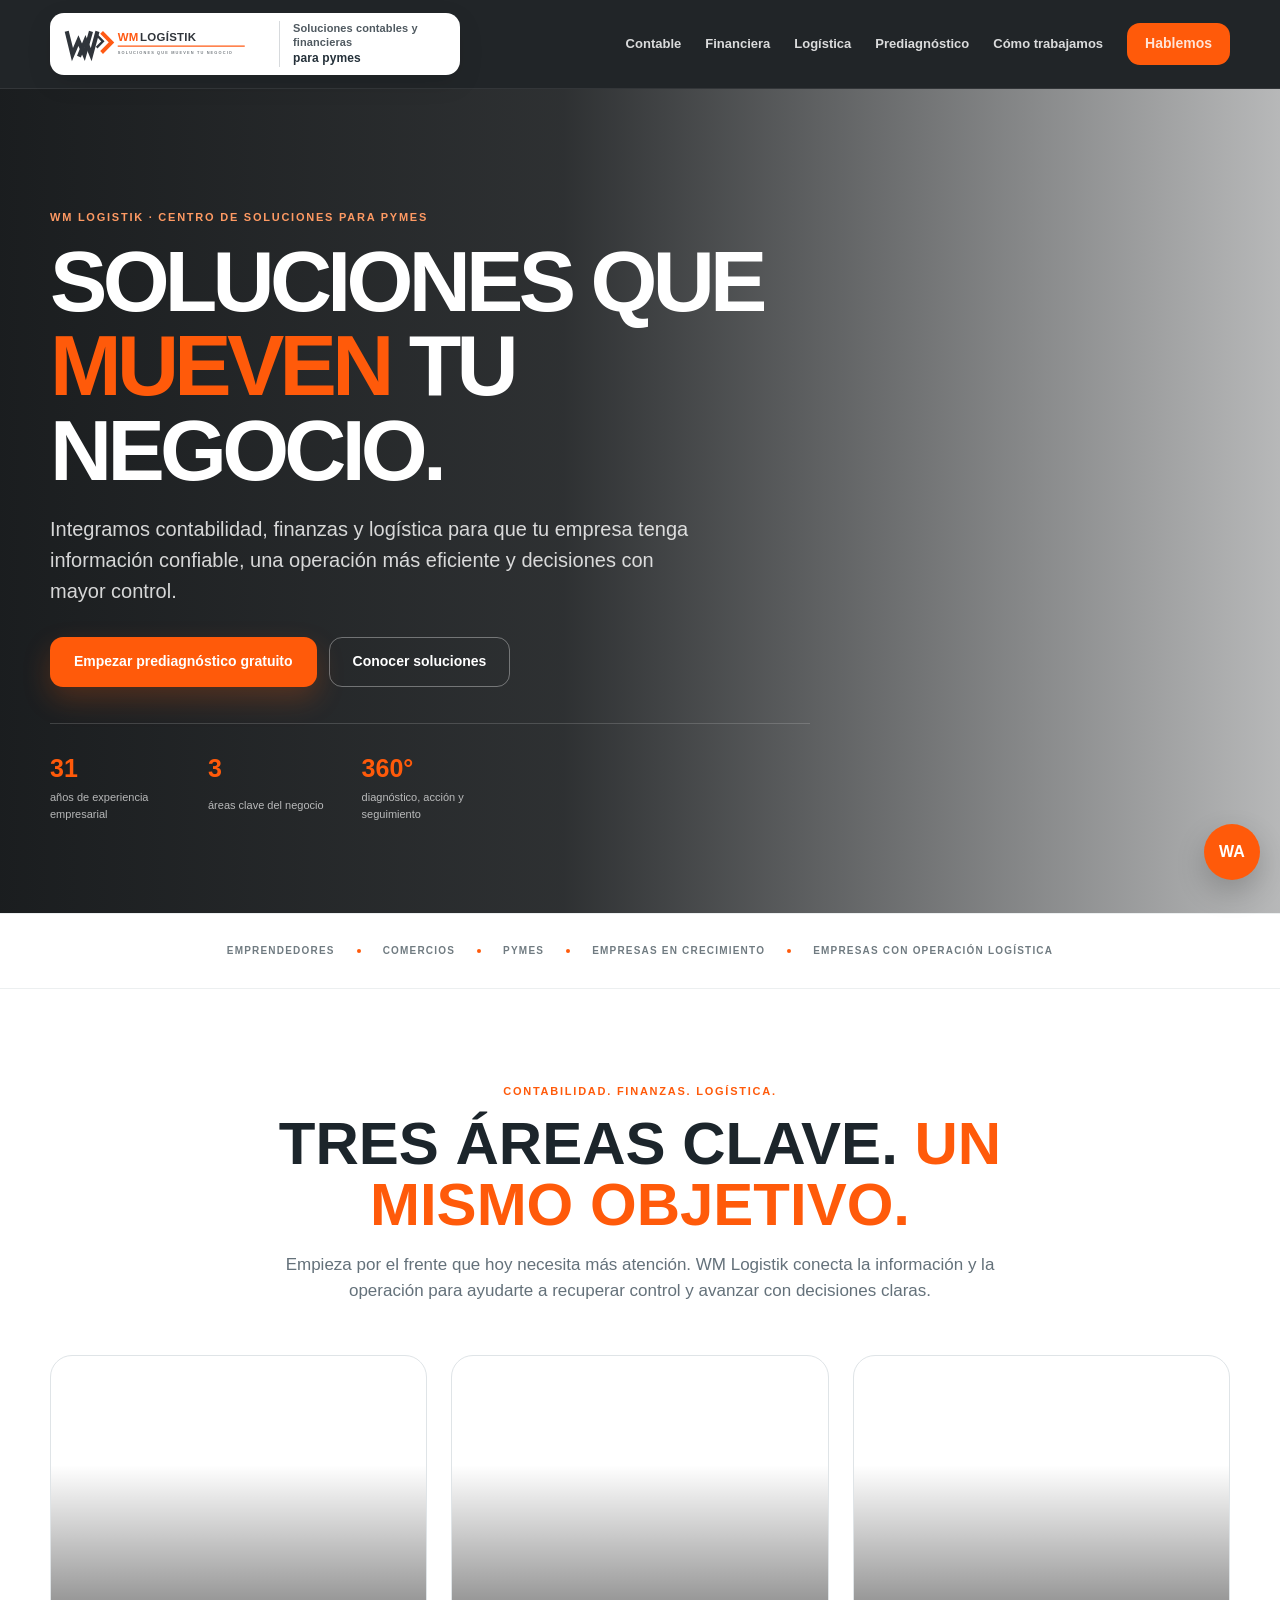
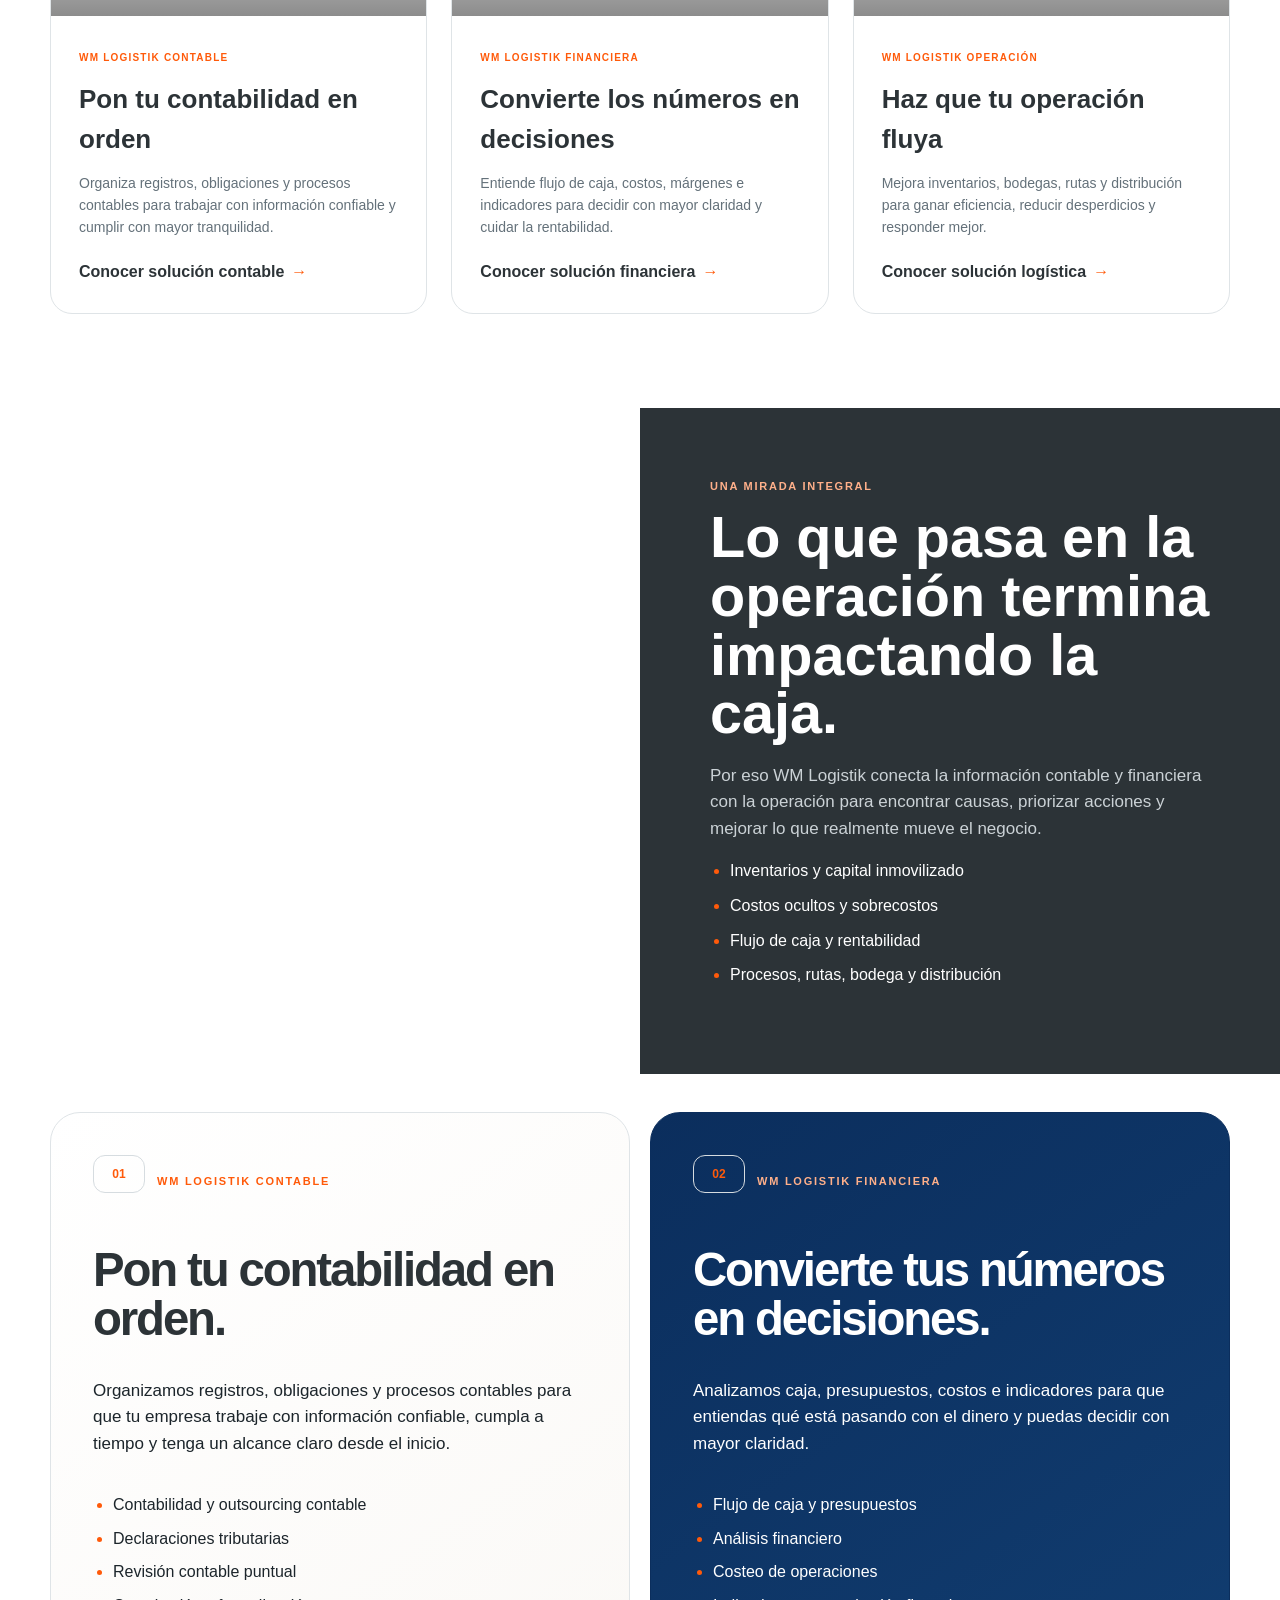
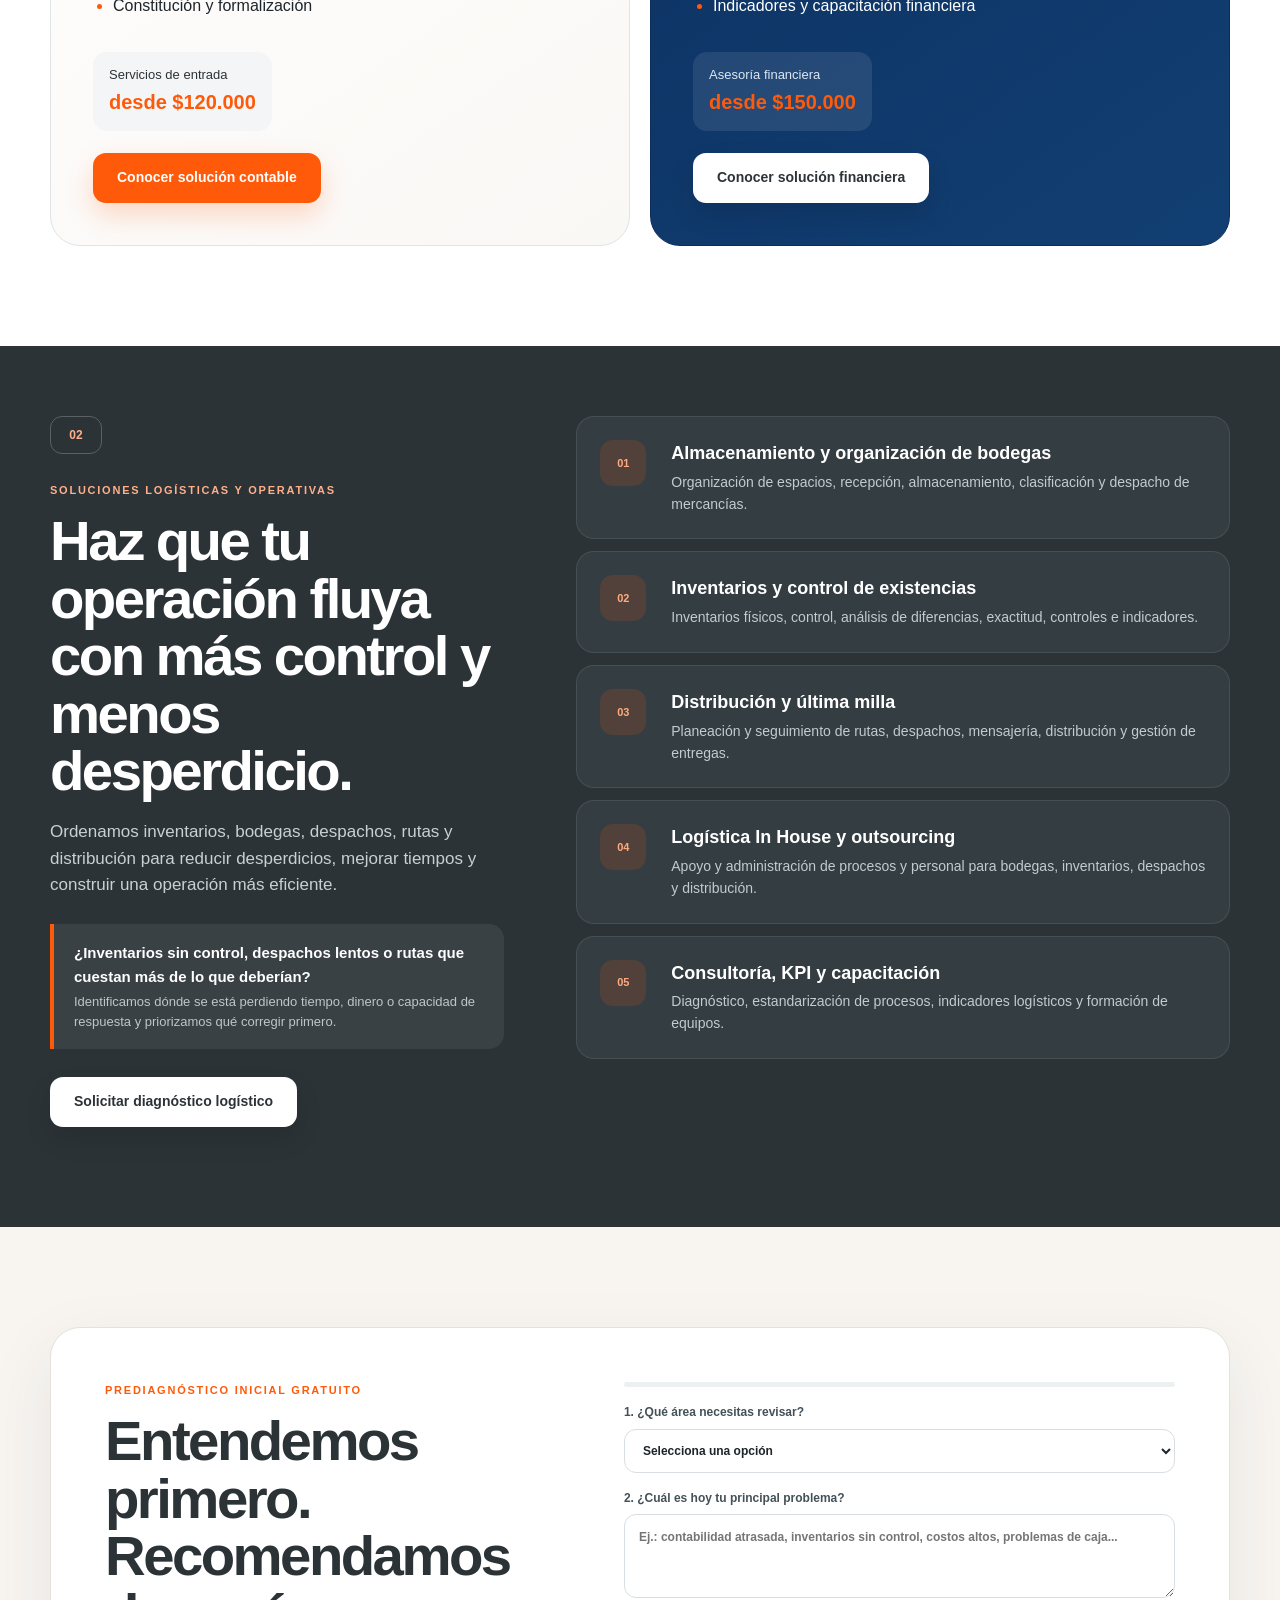
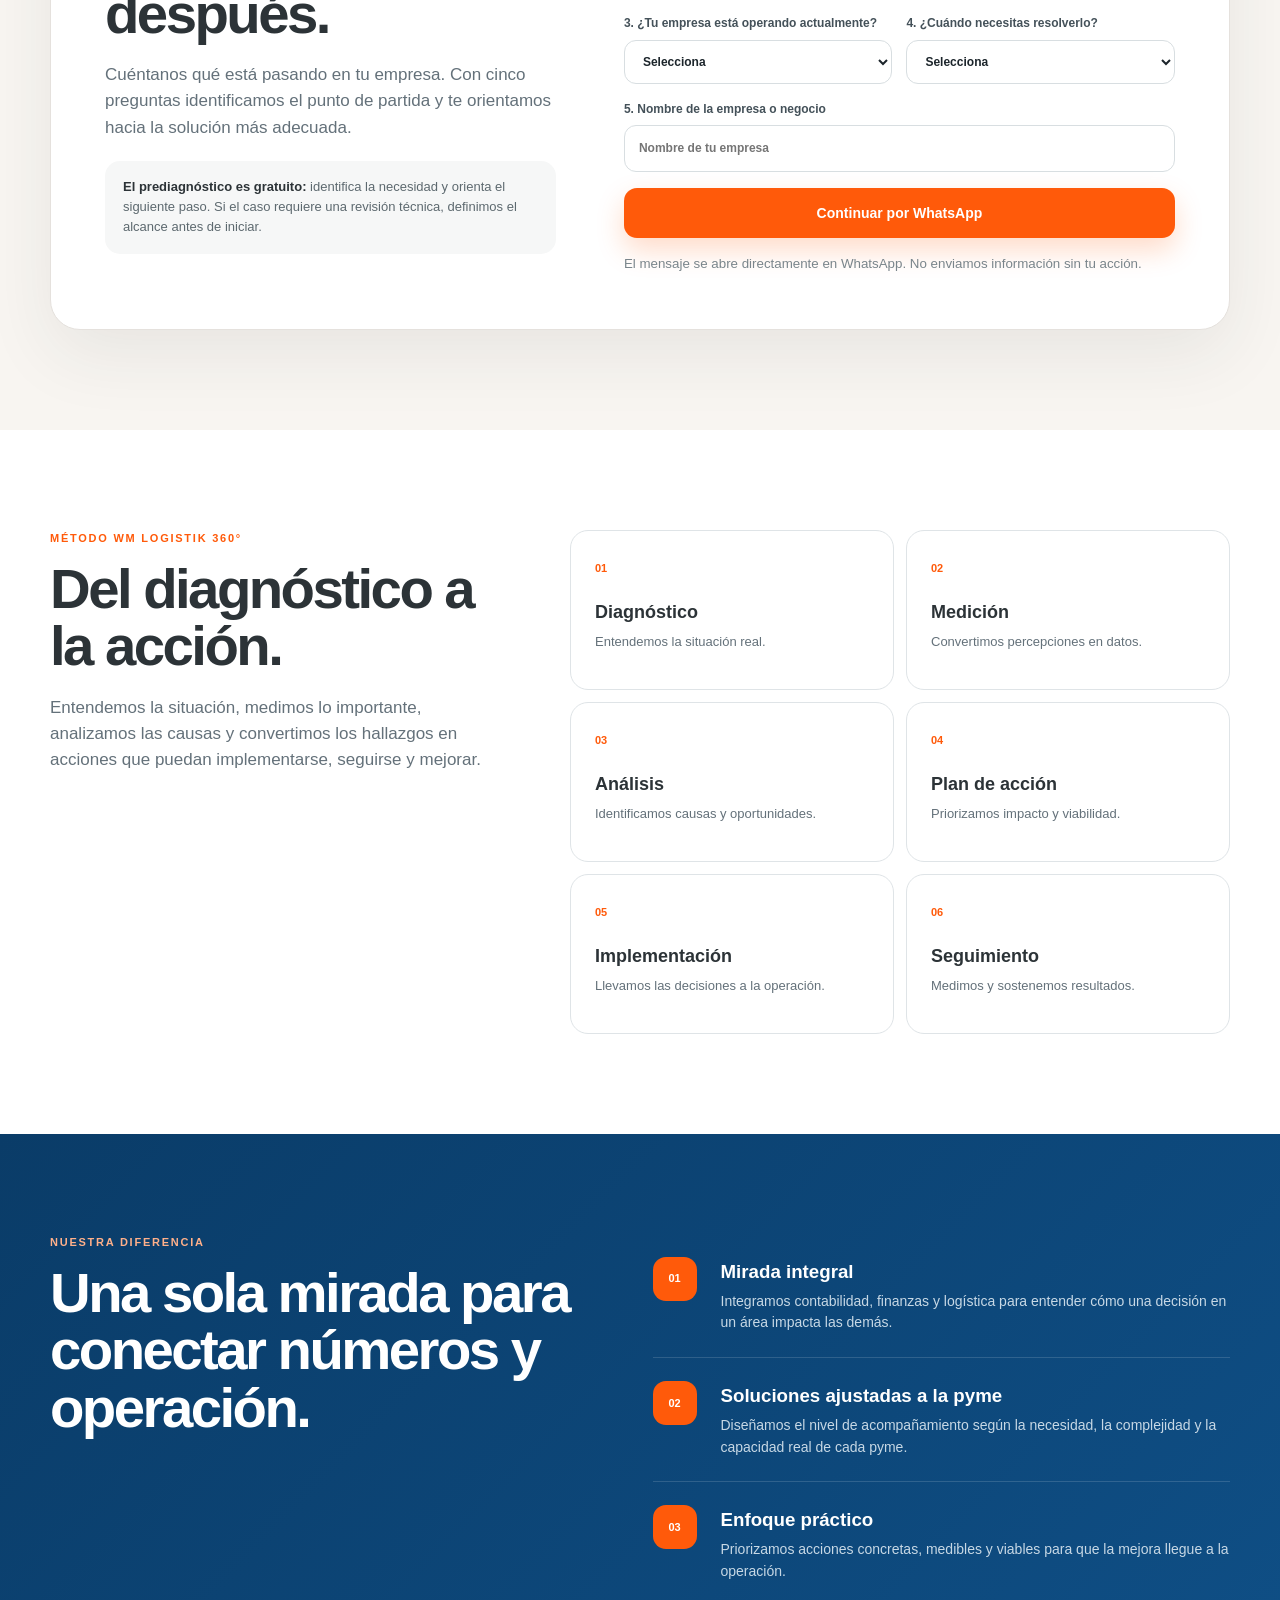
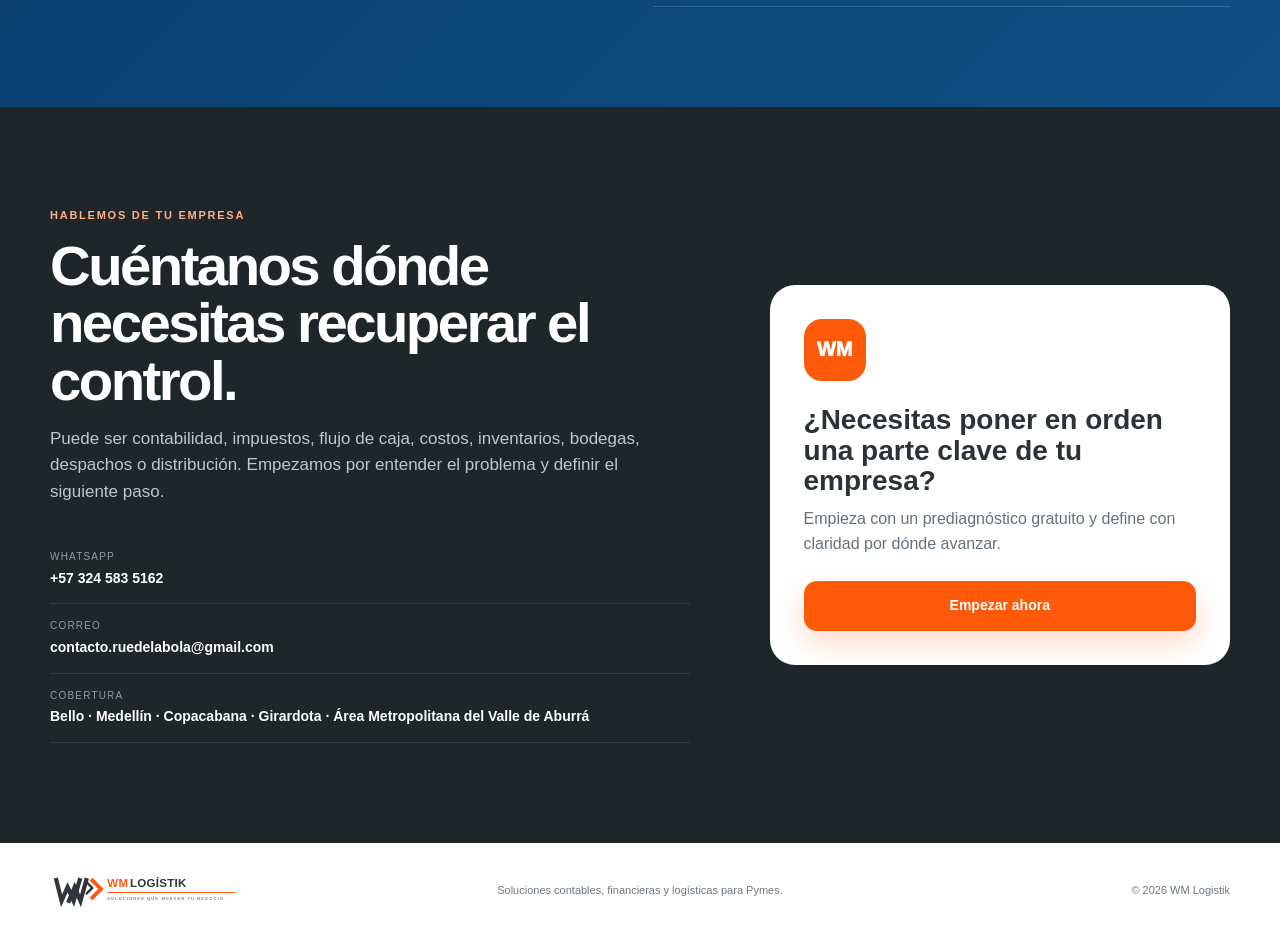
==== commit 4df6f896: "Make accounting and financial proposition visible in header" ====
--- a/index.html
+++ b/index.html
@@ -1,6 +1,258 @@
-<!doctype html><html lang="es"><head><meta charset="utf-8" /><meta name="viewport" content="width=device-width, initial-scale=1" /><title>WM Logistik | Soluciones contables, financieras y logísticas para Pymes</title><meta name="description" content="WM Logistik integra soluciones contables, financieras y logísticas para ayudar a pymes y emprendedores a recuperar control, reducir costos y tomar mejores decisiones." /><meta name="theme-color" content="#243038" /><meta property="og:title" content="WM Logistik | Soluciones que mueven tu negocio" /><meta property="og:description" content="Soluciones contables, financieras y logísticas para organizar, controlar y hacer crecer tu empresa." /><meta property="og:type" content="website" /><link rel="icon" href="assets/favicon.svg" type="image/svg+xml" /><link rel="stylesheet" href="styles.css" /><link rel="stylesheet" href="landing.css" /></head><body><a class="skip-link" href="#contenido">Ir al contenido</a><header class="site-header" id="inicio"><div class="container header-inner"><a class="brand" href="#inicio" aria-label="WM Logistik, inicio"><img src="assets/wm-logistik-logo.svg" alt="WM Logistik" /></a><button class="menu-toggle" aria-label="Abrir menú" aria-expanded="false">☰</button><nav class="nav" aria-label="Navegación principal"><a href="contable.html">Contable</a><a href="financiera.html">Financiera</a><a href="#logistica">Logística</a><a href="#prediagnostico">Prediagnóstico</a><a href="#metodo">Cómo trabajamos</a><a class="btn btn-dark btn-sm" href="#contacto">Hablemos</a></nav></div></header><main id="contenido"><section class="hero-pro"><div class="container"><div class="hero-copy reveal"><span class="kicker">WM LOGISTIK · CENTRO DE SOLUCIONES PARA PYMES</span><h1>Soluciones que <span>mueven</span> tu negocio.</h1><p>Integramos contabilidad, finanzas y logística para que tu empresa tenga información confiable, una operación más eficiente y decisiones con mayor control.</p><div class="hero-actions"><a class="btn btn-orange" href="#prediagnostico">Empezar prediagnóstico gratuito</a><a class="btn btn-outline" href="#rutas">Conocer soluciones</a></div><div class="hero-proof"><div><strong>31</strong><span>años de experiencia empresarial</span></div><div><strong>3</strong><span>áreas clave del negocio</span></div><div><strong>360°</strong><span>diagnóstico, acción y seguimiento</span></div></div></div></div></section><section class="audience-strip"><div class="container strip-inner"><span>Emprendedores</span><i></i><span>Comercios</span><i></i><span>Pymes</span><i></i><span>Empresas en crecimiento</span><i></i><span>Empresas con operación logística</span></div></section><section class="visual-services" id="rutas"><div class="container"><div class="section-title"><span class="kicker">Contabilidad. Finanzas. Logística.</span><h2>Tres áreas clave. <span>Un mismo objetivo.</span></h2><p>Empieza por el frente que hoy necesita más atención. WM Logistik conecta la información y la operación para ayudarte a recuperar control y avanzar con decisiones claras.</p></div><div class="visual-grid"><article class="visual-card"><div class="visual-card-image" style="background-image:url('https://images.unsplash.com/photo-1554224155-8d04cb21cd6c?auto=format&fit=crop&q=85&w=1000')"></div><div class="visual-card-body"><small>WM LOGISTIK CONTABLE</small><h3>Pon tu contabilidad en orden</h3><p>Organiza registros, obligaciones y procesos contables para trabajar con información confiable y cumplir con mayor tranquilidad.</p><a class="text-cta" href="contable.html">Conocer solución contable <span>→</span></a></div></article><article class="visual-card"><div class="visual-card-image" style="background-image:url('https://images.unsplash.com/photo-1611974789855-9c2a0a7236a3?auto=format&fit=crop&q=85&w=1000')"></div><div class="visual-card-body"><small>WM LOGISTIK FINANCIERA</small><h3>Convierte los números en decisiones</h3><p>Entiende flujo de caja, costos, márgenes e indicadores para decidir con mayor claridad y cuidar la rentabilidad.</p><a class="text-cta" href="financiera.html">Conocer solución financiera <span>→</span></a></div></article><article class="visual-card"><div class="visual-card-image" style="background-image:url('https://images.unsplash.com/photo-1586528116311-ad8dd3c8310d?auto=format&fit=crop&q=85&w=1000')"></div><div class="visual-card-body"><small>WM LOGISTIK OPERACIÓN</small><h3>Haz que tu operación fluya</h3><p>Mejora inventarios, bodegas, rutas y distribución para ganar eficiencia, reducir desperdicios y responder mejor.</p><a class="text-cta" href="#logistica">Conocer solución logística <span>→</span></a></div></article></div></div></section><section class="image-split"><div class="image-side" style="background-image:url('https://images.unsplash.com/photo-1565793298595-6a879b1d9492?auto=format&fit=crop&q=85&w=1200')"></div><div class="content-side"><div><span class="kicker light">Una mirada integral</span><h2>Lo que pasa en la operación termina impactando la caja.</h2><p>Por eso WM Logistik conecta la información contable y financiera con la operación para encontrar causas, priorizar acciones y mejorar lo que realmente mueve el negocio.</p><ul><li>Inventarios y capital inmovilizado</li><li>Costos ocultos y sobrecostos</li><li>Flujo de caja y rentabilidad</li><li>Procesos, rutas, bodega y distribución</li></ul></div></div></section><section class="section specialty-section" id="especialidades"><div class="container"><div class="specialty-grid"><article class="specialty-card accounting-card reveal"><div class="specialty-top"><span class="line-number">01</span><span class="kicker">WM Logistik Contable</span></div><h2>Pon tu contabilidad en orden.</h2><p>Organizamos registros, obligaciones y procesos contables para que tu empresa trabaje con información confiable, cumpla a tiempo y tenga un alcance claro desde el inicio.</p><ul><li>Contabilidad y outsourcing contable</li><li>Declaraciones tributarias</li><li>Revisión contable puntual</li><li>Constitución y formalización</li></ul><div class="specialty-price">Servicios de entrada <strong>desde $120.000</strong></div><a class="btn btn-orange" href="contable.html">Conocer solución contable</a></article><article class="specialty-card financial-card reveal delay-1"><div class="specialty-top"><span class="line-number">02</span><span class="kicker light">WM Logistik Financiera</span></div><h2>Convierte tus números en decisiones.</h2><p>Analizamos caja, presupuestos, costos e indicadores para que entiendas qué está pasando con el dinero y puedas decidir con mayor claridad.</p><ul><li>Flujo de caja y presupuestos</li><li>Análisis financiero</li><li>Costeo de operaciones</li><li>Indicadores y capacitación financiera</li></ul><div class="specialty-price">Asesoría financiera <strong>desde $150.000</strong></div><a class="btn btn-light" href="financiera.html">Conocer solución financiera</a></article></div></div></section><section class="section service-line logistics-section" id="logistica"><div class="container service-line-grid reverse"><div class="service-line-copy reveal"><span class="line-number">03</span><span class="kicker light">Soluciones logísticas y operativas</span><h2>Haz que tu operación fluya con más control y menos desperdicio.</h2><p>Ordenamos inventarios, bodegas, despachos, rutas y distribución para reducir desperdicios, mejorar tiempos y construir una operación más eficiente.</p><div class="pain-callout dark-callout"><strong>¿Inventarios sin control, despachos lentos o rutas que cuestan más de lo que deberían?</strong><span>Identificamos dónde se está perdiendo tiempo, dinero o capacidad de respuesta y priorizamos qué corregir primero.</span></div><a class="btn btn-light" href="#prediagnostico" data-focus="logistica">Solicitar diagnóstico logístico</a></div><div class="service-stack dark-stack reveal delay-1"><article><div class="service-badge">01</div><div><h3>Almacenamiento y organización de bodegas</h3><p>Organización de espacios, recepción, almacenamiento, clasificación y despacho de mercancías.</p></div></article><article><div class="service-badge">02</div><div><h3>Inventarios y control de existencias</h3><p>Inventarios físicos, control, análisis de diferencias, exactitud, controles e indicadores.</p></div></article><article><div class="service-badge">03</div><div><h3>Distribución y última milla</h3><p>Planeación y seguimiento de rutas, despachos, mensajería, distribución y gestión de entregas.</p></div></article><article><div class="service-badge">04</div><div><h3>Logística In House y outsourcing</h3><p>Apoyo y administración de procesos y personal para bodegas, inventarios, despachos y distribución.</p></div></article><article><div class="service-badge">05</div><div><h3>Consultoría, KPI y capacitación</h3><p>Diagnóstico, estandarización de procesos, indicadores logísticos y formación de equipos.</p></div></article></div></div></section><section class="section prediag-section" id="prediagnostico"><div class="container prediag-shell reveal"><div class="prediag-copy"><span class="kicker">Prediagnóstico inicial gratuito</span><h2>Entendemos primero. Recomendamos después.</h2><p>Cuéntanos qué está pasando en tu empresa. Con cinco preguntas identificamos el punto de partida y te orientamos hacia la solución más adecuada.</p><div class="prediag-note"><strong>El prediagnóstico es gratuito:</strong> identifica la necesidad y orienta el siguiente paso. Si el caso requiere una revisión técnica, definimos el alcance antes de iniciar.</div></div><form class="prediag-form" id="prediagnostic-form"><div class="form-progress"><span id="progress-bar"></span></div><label>1. ¿Qué área necesitas revisar?
- <select id="pd-area" required><option value="">Selecciona una opción</option><option>Contable / tributaria</option><option>Financiera / flujo de caja</option><option>Logística / inventarios</option><option>Distribución / última milla</option><option>Varias áreas</option></select></label><label>2. ¿Cuál es hoy tu principal problema?
- <textarea id="pd-problem" rows="3" required placeholder="Ej.: contabilidad atrasada, inventarios sin control, costos altos, problemas de caja..."></textarea></label><div class="form-row"><label>3. ¿Tu empresa está operando actualmente?
- <select id="pd-operating" required><option value="">Selecciona</option><option>Sí</option><option>No</option></select></label><label>4. ¿Cuándo necesitas resolverlo?
- <select id="pd-urgency" required><option value="">Selecciona</option><option>De inmediato</option><option>Este mes</option><option>En 1 a 3 meses</option><option>Estoy explorando opciones</option></select></label></div><label>5. Nombre de la empresa o negocio
- <input id="pd-company" type="text" required placeholder="Nombre de tu empresa" /></label><button class="btn btn-orange btn-full" type="submit">Continuar por WhatsApp</button><small>El mensaje se abre directamente en WhatsApp. No enviamos información sin tu acción.</small></form></div></section><section class="section method-section" id="metodo"><div class="container method-grid"><div class="method-copy reveal"><span class="kicker">Método WM Logistik 360°</span><h2>Del diagnóstico a la acción.</h2><p>Entendemos la situación, medimos lo importante, analizamos las causas y convertimos los hallazgos en acciones que puedan implementarse, seguirse y mejorar.</p></div><div class="method-steps reveal delay-1"><article><span>01</span><h3>Diagnóstico</h3><p>Entendemos la situación real.</p></article><article><span>02</span><h3>Medición</h3><p>Convertimos percepciones en datos.</p></article><article><span>03</span><h3>Análisis</h3><p>Identificamos causas y oportunidades.</p></article><article><span>04</span><h3>Plan de acción</h3><p>Priorizamos impacto y viabilidad.</p></article><article><span>05</span><h3>Implementación</h3><p>Llevamos las decisiones a la operación.</p></article><article><span>06</span><h3>Seguimiento</h3><p>Medimos y sostenemos resultados.</p></article></div></div></section><section class="section difference-section"><div class="container difference-grid"><div class="difference-lead reveal"><span class="kicker light">Nuestra diferencia</span><h2>Una sola mirada para conectar números y operación.</h2></div><div class="difference-points reveal delay-1"><article><b>01</b><div><h3>Mirada integral</h3><p>Integramos contabilidad, finanzas y logística para entender cómo una decisión en un área impacta las demás.</p></div></article><article><b>02</b><div><h3>Soluciones ajustadas a la pyme</h3><p>Diseñamos el nivel de acompañamiento según la necesidad, la complejidad y la capacidad real de cada pyme.</p></div></article><article><b>03</b><div><h3>Enfoque práctico</h3><p>Priorizamos acciones concretas, medibles y viables para que la mejora llegue a la operación.</p></div></article></div></div></section><section class="section contact-section" id="contacto"><div class="container contact-grid"><div class="contact-copy reveal"><span class="kicker light">Hablemos de tu empresa</span><h2>Cuéntanos dónde necesitas recuperar el control.</h2><p>Puede ser contabilidad, impuestos, flujo de caja, costos, inventarios, bodegas, despachos o distribución. Empezamos por entender el problema y definir el siguiente paso.</p><div class="contact-data"><a href="https://wa.me/573245835162?text=Hola%20WM%20Logistik.%20Quiero%20informaci%C3%B3n%20sobre%20sus%20servicios." target="_blank" rel="noopener"><span>WhatsApp</span><strong>+57 324 583 5162</strong></a><a href="mailto:contacto.ruedelabola@gmail.com"><span>Correo</span><strong>contacto.ruedelabola@gmail.com</strong></a><div><span>Cobertura</span><strong>Bello · Medellín · Copacabana · Girardota · Área Metropolitana del Valle de Aburrá</strong></div></div></div><div class="contact-card reveal delay-1"><span class="contact-mark">WM</span><h3>¿Necesitas poner en orden una parte clave de tu empresa?</h3><p>Empieza con un prediagnóstico gratuito y define con claridad por dónde avanzar.</p><a class="btn btn-orange btn-full" href="#prediagnostico">Empezar ahora</a></div></div></section></main><footer class="footer"><div class="container footer-inner"><img src="assets/wm-logistik-logo.svg" alt="WM Logistik" /><p>Soluciones contables, financieras y logísticas para Pymes.</p><p>© <span id="year"></span> WM Logistik</p></div></footer><a class="whatsapp-float" href="https://wa.me/573245835162?text=Hola%20WM%20Logistik.%20Quiero%20informaci%C3%B3n." target="_blank" rel="noopener" aria-label="Abrir WhatsApp">WA</a><script src="script.js"></script></body></html>+<!doctype html>
+<html lang="es">
+<head>
+  <meta charset="utf-8" />
+  <meta name="viewport" content="width=device-width, initial-scale=1" />
+  <title>WM Logistik | Soluciones contables, financieras y logísticas para Pymes</title>
+  <meta name="description" content="WM Logistik integra soluciones contables, financieras y logísticas para ayudar a pymes y emprendedores a recuperar control, reducir costos y tomar mejores decisiones." />
+  <meta name="theme-color" content="#243038" />
+  <meta property="og:title" content="WM Logistik | Soluciones que mueven tu negocio" />
+  <meta property="og:description" content="Soluciones contables, financieras y logísticas para organizar, controlar y hacer crecer tu empresa." />
+  <meta property="og:type" content="website" />
+  <link rel="icon" href="assets/favicon.svg" type="image/svg+xml" />
+  <link rel="stylesheet" href="styles.css" />
+  <link rel="stylesheet" href="landing.css" />
+  <link rel="stylesheet" href="brand-header.css" />
+  <link rel="stylesheet" href="mobile-menu.css" />
+</head>
+<body>
+  <a class="skip-link" href="#contenido">Ir al contenido</a>
+
+  <header class="site-header" id="inicio">
+    <div class="container header-inner">
+      <a class="brand brand-lockup" href="#inicio" aria-label="WM Logistik, inicio">
+        <img src="assets/wm-logistik-logo.svg" alt="WM Logistik" />
+        <span class="brand-descriptor">Soluciones contables y financieras <strong>para pymes</strong></span>
+      </a>
+      <button class="menu-toggle" aria-label="Abrir menú" aria-expanded="false">☰</button>
+      <nav class="nav" aria-label="Navegación principal">
+        <a href="contable.html">Contable</a>
+        <a href="financiera.html">Financiera</a>
+        <a href="#logistica">Logística</a>
+        <a href="#prediagnostico">Prediagnóstico</a>
+        <a href="#metodo">Cómo trabajamos</a>
+        <a class="btn btn-dark btn-sm" href="#contacto">Hablemos</a>
+      </nav>
+    </div>
+  </header>
+
+  <main id="contenido">
+    <section class="hero-pro">
+      <div class="container">
+        <div class="hero-copy reveal">
+          <span class="kicker">WM LOGISTIK · CENTRO DE SOLUCIONES PARA PYMES</span>
+          <h1>Soluciones que <span>mueven</span> tu negocio.</h1>
+          <p>Integramos contabilidad, finanzas y logística para que tu empresa tenga información confiable, una operación más eficiente y decisiones con mayor control.</p>
+          <div class="hero-actions">
+            <a class="btn btn-orange" href="#prediagnostico">Empezar prediagnóstico gratuito</a>
+            <a class="btn btn-outline" href="#rutas">Conocer soluciones</a>
+          </div>
+          <div class="hero-proof">
+            <div><strong>31</strong><span>años de experiencia empresarial</span></div>
+            <div><strong>3</strong><span>áreas clave del negocio</span></div>
+            <div><strong>360°</strong><span>diagnóstico, acción y seguimiento</span></div>
+          </div>
+        </div>
+      </div>
+    </section>
+
+    <section class="audience-strip">
+      <div class="container strip-inner">
+        <span>Emprendedores</span><i></i><span>Comercios</span><i></i><span>Pymes</span><i></i><span>Empresas en crecimiento</span><i></i><span>Empresas con operación logística</span>
+      </div>
+    </section>
+
+    <section class="visual-services" id="rutas">
+      <div class="container">
+        <div class="section-title">
+          <span class="kicker">Contabilidad. Finanzas. Logística.</span>
+          <h2>Tres áreas clave. <span>Un mismo objetivo.</span></h2>
+          <p>Empieza por el frente que hoy necesita más atención. WM Logistik conecta la información y la operación para ayudarte a recuperar control y avanzar con decisiones claras.</p>
+        </div>
+        <div class="visual-grid">
+          <article class="visual-card">
+            <div class="visual-card-image" style="background-image:url('https://images.unsplash.com/photo-1554224155-8d04cb21cd6c?auto=format&fit=crop&q=85&w=1000')"></div>
+            <div class="visual-card-body"><small>WM LOGISTIK CONTABLE</small><h3>Pon tu contabilidad en orden</h3><p>Organiza registros, obligaciones y procesos contables para trabajar con información confiable y cumplir con mayor tranquilidad.</p><a class="text-cta" href="contable.html">Conocer solución contable <span>→</span></a></div>
+          </article>
+          <article class="visual-card">
+            <div class="visual-card-image" style="background-image:url('https://images.unsplash.com/photo-1611974789855-9c2a0a7236a3?auto=format&fit=crop&q=85&w=1000')"></div>
+            <div class="visual-card-body"><small>WM LOGISTIK FINANCIERA</small><h3>Convierte los números en decisiones</h3><p>Entiende flujo de caja, costos, márgenes e indicadores para decidir con mayor claridad y cuidar la rentabilidad.</p><a class="text-cta" href="financiera.html">Conocer solución financiera <span>→</span></a></div>
+          </article>
+          <article class="visual-card">
+            <div class="visual-card-image" style="background-image:url('https://images.unsplash.com/photo-1586528116311-ad8dd3c8310d?auto=format&fit=crop&q=85&w=1000')"></div>
+            <div class="visual-card-body"><small>WM LOGISTIK OPERACIÓN</small><h3>Haz que tu operación fluya</h3><p>Mejora inventarios, bodegas, rutas y distribución para ganar eficiencia, reducir desperdicios y responder mejor.</p><a class="text-cta" href="#logistica">Conocer solución logística <span>→</span></a></div>
+          </article>
+        </div>
+      </div>
+    </section>
+
+    <section class="image-split">
+      <div class="image-side" style="background-image:url('https://images.unsplash.com/photo-1565793298595-6a879b1d9492?auto=format&fit=crop&q=85&w=1200')"></div>
+      <div class="content-side"><div><span class="kicker light">Una mirada integral</span><h2>Lo que pasa en la operación termina impactando la caja.</h2><p>Por eso WM Logistik conecta la información contable y financiera con la operación para encontrar causas, priorizar acciones y mejorar lo que realmente mueve el negocio.</p><ul><li>Inventarios y capital inmovilizado</li><li>Costos ocultos y sobrecostos</li><li>Flujo de caja y rentabilidad</li><li>Procesos, rutas, bodega y distribución</li></ul></div></div>
+    </section>
+
+    <section class="section specialty-section" id="especialidades">
+      <div class="container">
+        <div class="specialty-grid">
+          <article class="specialty-card accounting-card reveal">
+            <div class="specialty-top"><span class="line-number">01</span><span class="kicker">WM Logistik Contable</span></div>
+            <h2>Pon tu contabilidad en orden.</h2>
+            <p>Organizamos registros, obligaciones y procesos contables para que tu empresa trabaje con información confiable, cumpla a tiempo y tenga un alcance claro desde el inicio.</p>
+            <ul>
+              <li>Contabilidad y outsourcing contable</li>
+              <li>Declaraciones tributarias</li>
+              <li>Revisión contable puntual</li>
+              <li>Constitución y formalización</li>
+            </ul>
+            <div class="specialty-price">Servicios de entrada <strong>desde $120.000</strong></div>
+            <a class="btn btn-orange" href="contable.html">Conocer solución contable</a>
+          </article>
+
+          <article class="specialty-card financial-card reveal delay-1">
+            <div class="specialty-top"><span class="line-number">02</span><span class="kicker light">WM Logistik Financiera</span></div>
+            <h2>Convierte tus números en decisiones.</h2>
+            <p>Analizamos caja, presupuestos, costos e indicadores para que entiendas qué está pasando con el dinero y puedas decidir con mayor claridad.</p>
+            <ul>
+              <li>Flujo de caja y presupuestos</li>
+              <li>Análisis financiero</li>
+              <li>Costeo de operaciones</li>
+              <li>Indicadores y capacitación financiera</li>
+            </ul>
+            <div class="specialty-price">Asesoría financiera <strong>desde $150.000</strong></div>
+            <a class="btn btn-light" href="financiera.html">Conocer solución financiera</a>
+          </article>
+        </div>
+      </div>
+    </section>
+
+    <section class="section service-line logistics-section" id="logistica">
+      <div class="container service-line-grid reverse">
+        <div class="service-line-copy reveal">
+          <span class="line-number">02</span>
+          <span class="kicker light">Soluciones logísticas y operativas</span>
+          <h2>Haz que tu operación fluya con más control y menos desperdicio.</h2>
+          <p>Ordenamos inventarios, bodegas, despachos, rutas y distribución para reducir desperdicios, mejorar tiempos y construir una operación más eficiente.</p>
+          <div class="pain-callout dark-callout">
+            <strong>¿Inventarios sin control, despachos lentos o rutas que cuestan más de lo que deberían?</strong>
+            <span>Identificamos dónde se está perdiendo tiempo, dinero o capacidad de respuesta y priorizamos qué corregir primero.</span>
+          </div>
+          <a class="btn btn-light" href="#prediagnostico" data-focus="logistica">Solicitar diagnóstico logístico</a>
+        </div>
+
+        <div class="service-stack dark-stack reveal delay-1">
+          <article><div class="service-badge">01</div><div><h3>Almacenamiento y organización de bodegas</h3><p>Organización de espacios, recepción, almacenamiento, clasificación y despacho de mercancías.</p></div></article>
+          <article><div class="service-badge">02</div><div><h3>Inventarios y control de existencias</h3><p>Inventarios físicos, control, análisis de diferencias, exactitud, controles e indicadores.</p></div></article>
+          <article><div class="service-badge">03</div><div><h3>Distribución y última milla</h3><p>Planeación y seguimiento de rutas, despachos, mensajería, distribución y gestión de entregas.</p></div></article>
+          <article><div class="service-badge">04</div><div><h3>Logística In House y outsourcing</h3><p>Apoyo y administración de procesos y personal para bodegas, inventarios, despachos y distribución.</p></div></article>
+          <article><div class="service-badge">05</div><div><h3>Consultoría, KPI y capacitación</h3><p>Diagnóstico, estandarización de procesos, indicadores logísticos y formación de equipos.</p></div></article>
+        </div>
+      </div>
+    </section>
+
+    <section class="section prediag-section" id="prediagnostico">
+      <div class="container prediag-shell reveal">
+        <div class="prediag-copy">
+          <span class="kicker">Prediagnóstico inicial gratuito</span>
+          <h2>Entendemos primero. Recomendamos después.</h2>
+          <p>Cuéntanos qué está pasando en tu empresa. Con cinco preguntas identificamos el punto de partida y te orientamos hacia la solución más adecuada.</p>
+          <div class="prediag-note"><strong>El prediagnóstico es gratuito:</strong> identifica la necesidad y orienta el siguiente paso. Si el caso requiere una revisión técnica, definimos el alcance antes de iniciar.</div>
+        </div>
+
+        <form class="prediag-form" id="prediagnostic-form">
+          <div class="form-progress"><span id="progress-bar"></span></div>
+          <label>1. ¿Qué área necesitas revisar?
+            <select id="pd-area" required>
+              <option value="">Selecciona una opción</option>
+              <option>Contable / tributaria</option>
+              <option>Financiera / flujo de caja</option>
+              <option>Logística / inventarios</option>
+              <option>Distribución / última milla</option>
+              <option>Varias áreas</option>
+            </select>
+          </label>
+          <label>2. ¿Cuál es hoy tu principal problema?
+            <textarea id="pd-problem" rows="3" required placeholder="Ej.: contabilidad atrasada, inventarios sin control, costos altos, problemas de caja..."></textarea>
+          </label>
+          <div class="form-row">
+            <label>3. ¿Tu empresa está operando actualmente?
+              <select id="pd-operating" required><option value="">Selecciona</option><option>Sí</option><option>No</option></select>
+            </label>
+            <label>4. ¿Cuándo necesitas resolverlo?
+              <select id="pd-urgency" required><option value="">Selecciona</option><option>De inmediato</option><option>Este mes</option><option>En 1 a 3 meses</option><option>Estoy explorando opciones</option></select>
+            </label>
+          </div>
+          <label>5. Nombre de la empresa o negocio
+            <input id="pd-company" type="text" required placeholder="Nombre de tu empresa" />
+          </label>
+          <button class="btn btn-orange btn-full" type="submit">Continuar por WhatsApp</button>
+          <small>El mensaje se abre directamente en WhatsApp. No enviamos información sin tu acción.</small>
+        </form>
+      </div>
+    </section>
+
+    <section class="section method-section" id="metodo">
+      <div class="container method-grid">
+        <div class="method-copy reveal">
+          <span class="kicker">Método WM Logistik 360°</span>
+          <h2>Del diagnóstico a la acción.</h2>
+          <p>Entendemos la situación, medimos lo importante, analizamos las causas y convertimos los hallazgos en acciones que puedan implementarse, seguirse y mejorar.</p>
+        </div>
+        <div class="method-steps reveal delay-1">
+          <article><span>01</span><h3>Diagnóstico</h3><p>Entendemos la situación real.</p></article>
+          <article><span>02</span><h3>Medición</h3><p>Convertimos percepciones en datos.</p></article>
+          <article><span>03</span><h3>Análisis</h3><p>Identificamos causas y oportunidades.</p></article>
+          <article><span>04</span><h3>Plan de acción</h3><p>Priorizamos impacto y viabilidad.</p></article>
+          <article><span>05</span><h3>Implementación</h3><p>Llevamos las decisiones a la operación.</p></article>
+          <article><span>06</span><h3>Seguimiento</h3><p>Medimos y sostenemos resultados.</p></article>
+        </div>
+      </div>
+    </section>
+
+    <section class="section difference-section">
+      <div class="container difference-grid">
+        <div class="difference-lead reveal">
+          <span class="kicker light">Nuestra diferencia</span>
+          <h2>Una sola mirada para conectar números y operación.</h2>
+        </div>
+        <div class="difference-points reveal delay-1">
+          <article><b>01</b><div><h3>Mirada integral</h3><p>Integramos contabilidad, finanzas y logística para entender cómo una decisión en un área impacta las demás.</p></div></article>
+          <article><b>02</b><div><h3>Soluciones ajustadas a la pyme</h3><p>Diseñamos el nivel de acompañamiento según la necesidad, la complejidad y la capacidad real de cada pyme.</p></div></article>
+          <article><b>03</b><div><h3>Enfoque práctico</h3><p>Priorizamos acciones concretas, medibles y viables para que la mejora llegue a la operación.</p></div></article>
+        </div>
+      </div>
+    </section>
+
+    <section class="section contact-section" id="contacto">
+      <div class="container contact-grid">
+        <div class="contact-copy reveal">
+          <span class="kicker light">Hablemos de tu empresa</span>
+          <h2>Cuéntanos dónde necesitas recuperar el control.</h2>
+          <p>Puede ser contabilidad, impuestos, flujo de caja, costos, inventarios, bodegas, despachos o distribución. Empezamos por entender el problema y definir el siguiente paso.</p>
+          <div class="contact-data">
+            <a href="https://wa.me/573245835162?text=Hola%20WM%20Logistik.%20Quiero%20informaci%C3%B3n%20sobre%20sus%20servicios." target="_blank" rel="noopener"><span>WhatsApp</span><strong>+57 324 583 5162</strong></a>
+            <a href="mailto:contacto.ruedelabola@gmail.com"><span>Correo</span><strong>contacto.ruedelabola@gmail.com</strong></a>
+            <div><span>Cobertura</span><strong>Bello · Medellín · Copacabana · Girardota · Área Metropolitana del Valle de Aburrá</strong></div>
+          </div>
+        </div>
+        <div class="contact-card reveal delay-1">
+          <span class="contact-mark">WM</span>
+          <h3>¿Necesitas poner en orden una parte clave de tu empresa?</h3>
+          <p>Empieza con un prediagnóstico gratuito y define con claridad por dónde avanzar.</p>
+          <a class="btn btn-orange btn-full" href="#prediagnostico">Empezar ahora</a>
+        </div>
+      </div>
+    </section>
+  </main>
+
+  <footer class="footer">
+    <div class="container footer-inner">
+      <img src="assets/wm-logistik-logo.svg" alt="WM Logistik" />
+      <p>Soluciones contables, financieras y logísticas para Pymes.</p>
+      <p>© <span id="year"></span> WM Logistik</p>
+    </div>
+  </footer>
+
+  <a class="whatsapp-float" href="https://wa.me/573245835162?text=Hola%20WM%20Logistik.%20Quiero%20informaci%C3%B3n." target="_blank" rel="noopener" aria-label="Abrir WhatsApp">WA</a>
+  <script src="script.js"></script>
+</body>
+</html>
--- a/brand-header.css
+++ b/brand-header.css
@@ -0,0 +1,41 @@
+/* WM Logistik header brand lockup: keeps the original logo and makes the accounting/financial proposition visible. */
+.site-header .header-inner{min-height:88px;gap:18px}
+.site-header .brand.brand-lockup{
+  display:flex;align-items:center;gap:14px;flex:0 0 auto;
+  min-width:390px;max-width:430px;padding:7px 14px 7px 9px;
+  background:#fff;border:1px solid rgba(255,255,255,.18);border-radius:14px;
+  box-shadow:0 8px 24px rgba(0,0,0,.12);
+}
+.site-header .brand.brand-lockup img{
+  width:205px!important;max-width:205px;max-height:56px;object-fit:contain;flex:0 0 auto;
+}
+.brand-descriptor{
+  display:block;padding-left:13px;border-left:1px solid #d7dadd;
+  max-width:166px;color:#4f5960;font-size:11px;line-height:1.28;font-weight:700;
+  letter-spacing:.01em;text-transform:none;
+}
+.brand-descriptor strong{display:block;color:#25313a;font-size:12px;font-weight:900;margin-top:2px}
+@media (max-width:1120px) and (min-width:941px){
+  .site-header .header-inner{gap:12px}
+  .site-header .brand.brand-lockup{min-width:335px;max-width:350px;gap:10px;padding-right:10px}
+  .site-header .brand.brand-lockup img{width:175px!important;max-width:175px}
+  .brand-descriptor{max-width:135px;font-size:9.5px;padding-left:10px}
+  .brand-descriptor strong{font-size:10.5px}
+  .site-header .nav{gap:14px!important;font-size:12px!important}
+}
+@media (max-width:940px){
+  .site-header .header-inner{min-height:78px!important;gap:10px!important}
+  .site-header .brand.brand-lockup{
+    min-width:0!important;max-width:calc(100% - 58px)!important;width:auto;
+    gap:9px!important;padding:6px 9px!important;border-radius:12px!important;
+  }
+  .site-header .brand.brand-lockup img{width:145px!important;max-width:145px!important;height:auto!important}
+  .brand-descriptor{max-width:116px;padding-left:9px;font-size:9px;line-height:1.2}
+  .brand-descriptor strong{font-size:9.8px;margin-top:1px}
+}
+@media (max-width:430px){
+  .site-header .brand.brand-lockup{gap:7px!important;padding:5px 7px!important}
+  .site-header .brand.brand-lockup img{width:124px!important;max-width:124px!important}
+  .brand-descriptor{max-width:92px;padding-left:7px;font-size:7.8px;line-height:1.15}
+  .brand-descriptor strong{font-size:8.6px}
+}
--- a/mobile-menu.css
+++ b/mobile-menu.css
@@ -0,0 +1,129 @@
+/* Mobile navigation fix: compact, readable, consistent across all WM Logistik pages */
+@media (max-width: 940px) {
+  .site-header {
+    background: #15191c !important;
+  }
+
+  .header-inner {
+    position: relative;
+    min-height: 72px;
+    gap: 14px;
+  }
+
+  .site-header .brand {
+    flex: 0 1 auto;
+    max-width: calc(100% - 64px);
+    padding: 5px 9px;
+    border-radius: 12px;
+  }
+
+  .site-header .brand img {
+    width: 190px;
+    max-width: 100%;
+    height: auto;
+  }
+
+  .menu-toggle {
+    display: grid !important;
+    place-items: center;
+    flex: 0 0 44px;
+    width: 44px;
+    height: 44px;
+    padding: 0;
+    border: 1px solid rgba(255,255,255,.14);
+    border-radius: 12px;
+    background: rgba(255,255,255,.06);
+    color: #fff !important;
+    font-size: 28px;
+    line-height: 1;
+    cursor: pointer;
+    z-index: 72;
+  }
+
+  .site-header .nav {
+    position: absolute !important;
+    top: calc(100% + 10px) !important;
+    left: 0 !important;
+    right: 0 !important;
+    display: none;
+    flex-direction: column;
+    align-items: stretch;
+    gap: 0 !important;
+    max-height: calc(100vh - 96px);
+    overflow-y: auto;
+    padding: 8px 14px 14px !important;
+    background: #171c20 !important;
+    border: 1px solid rgba(255,255,255,.10) !important;
+    border-radius: 18px !important;
+    box-shadow: 0 22px 60px rgba(0,0,0,.38) !important;
+    z-index: 70;
+  }
+
+  .site-header .nav.open {
+    display: flex !important;
+  }
+
+  .site-header .nav a:not(.btn) {
+    display: flex !important;
+    align-items: center;
+    justify-content: space-between;
+    min-height: 52px;
+    margin: 0 !important;
+    padding: 0 4px !important;
+    color: rgba(255,255,255,.92) !important;
+    background: transparent !important;
+    border-bottom: 1px solid rgba(255,255,255,.09);
+    border-radius: 0 !important;
+    font-size: 15px;
+    font-weight: 750;
+  }
+
+  .site-header .nav a:not(.btn)::after {
+    content: "›";
+    color: #ff5a0a;
+    font-size: 21px;
+    font-weight: 900;
+    line-height: 1;
+  }
+
+  .site-header .nav a:not(.btn):hover,
+  .site-header .nav a:not(.btn):focus-visible {
+    color: #fff !important;
+    background: transparent !important;
+  }
+
+  .site-header .nav a.active-link {
+    color: #ff8b52 !important;
+  }
+
+  .site-header .nav .btn {
+    width: 100%;
+    min-height: 50px;
+    margin-top: 12px;
+    border-radius: 12px;
+    background: #ff5a0a !important;
+    color: #fff !important;
+    box-shadow: none;
+  }
+}
+
+@media (max-width: 640px) {
+  .header-inner {
+    min-height: 70px;
+  }
+
+  .site-header .brand img {
+    width: 175px;
+  }
+
+  .site-header .nav {
+    top: calc(100% + 8px) !important;
+    padding: 6px 12px 12px !important;
+    border-radius: 16px !important;
+  }
+
+  .site-header .nav a:not(.btn) {
+    min-height: 50px;
+    font-size: 14px;
+  }
+}
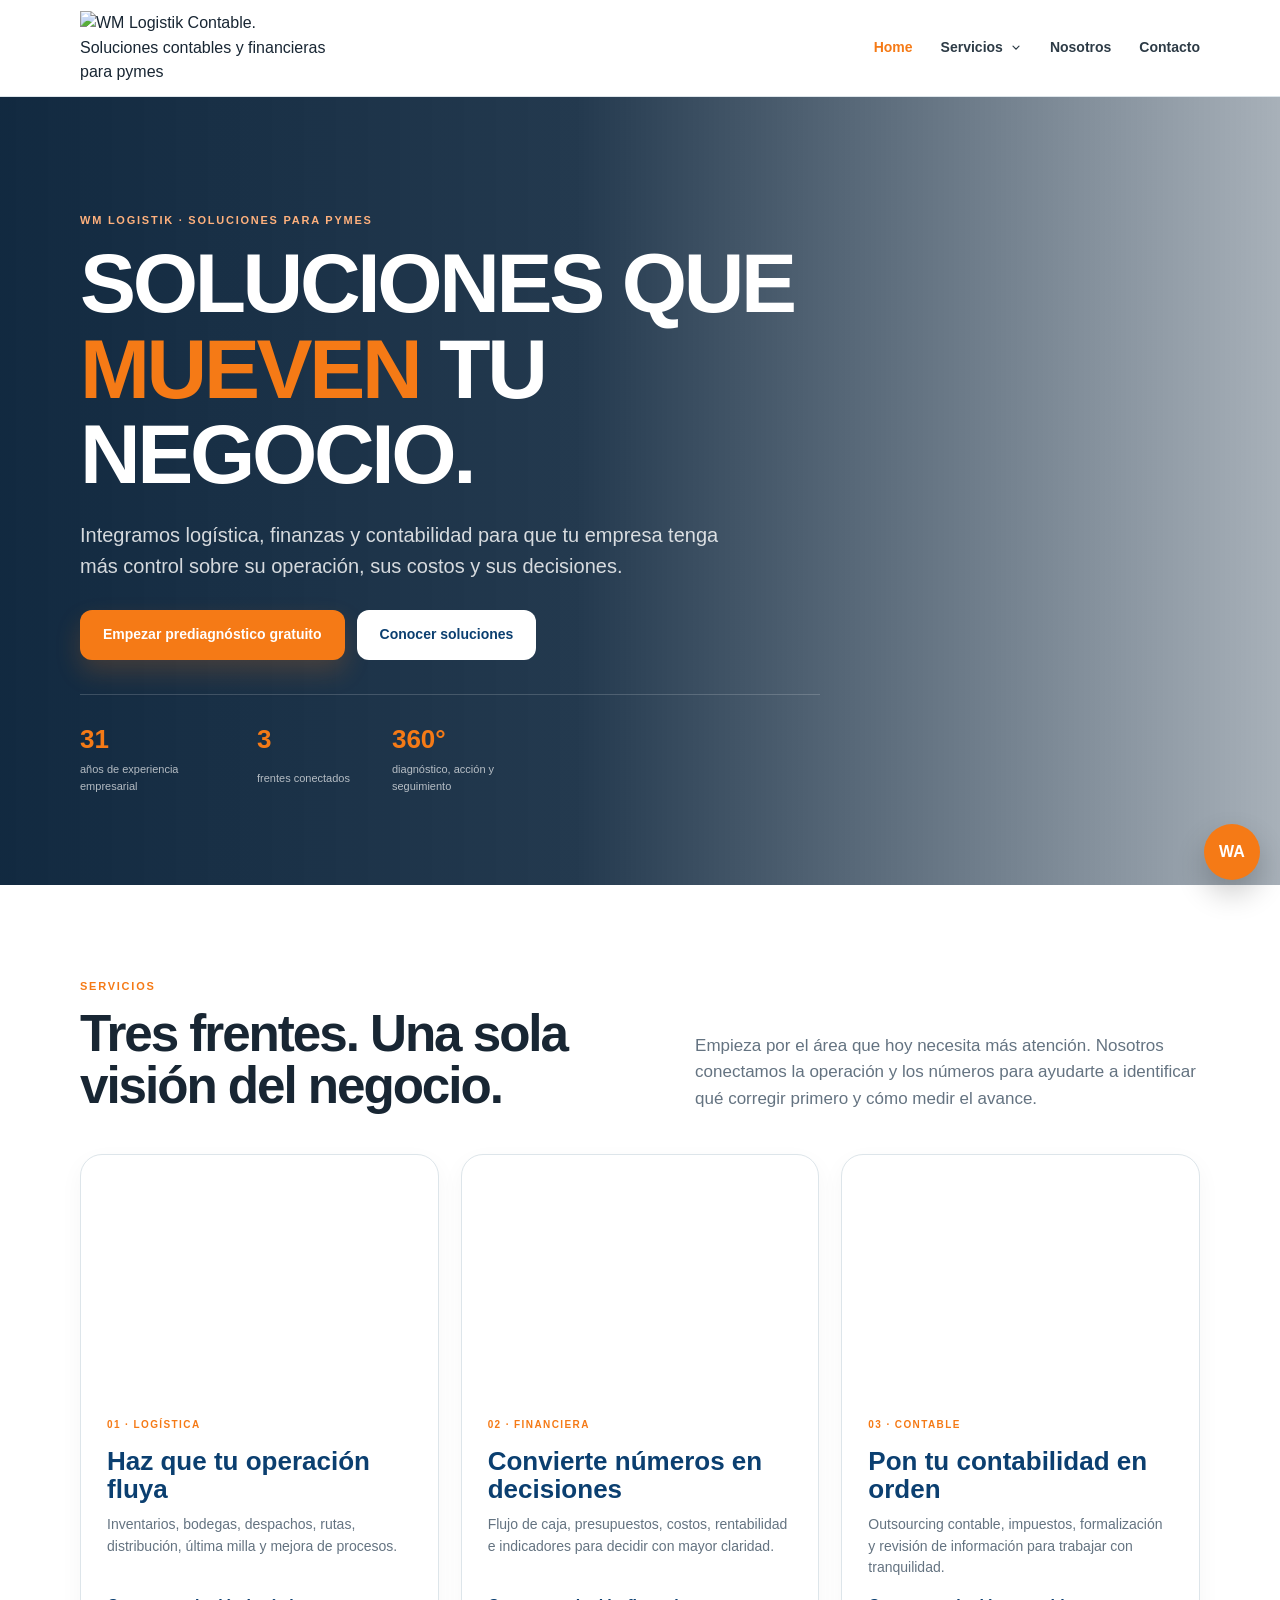
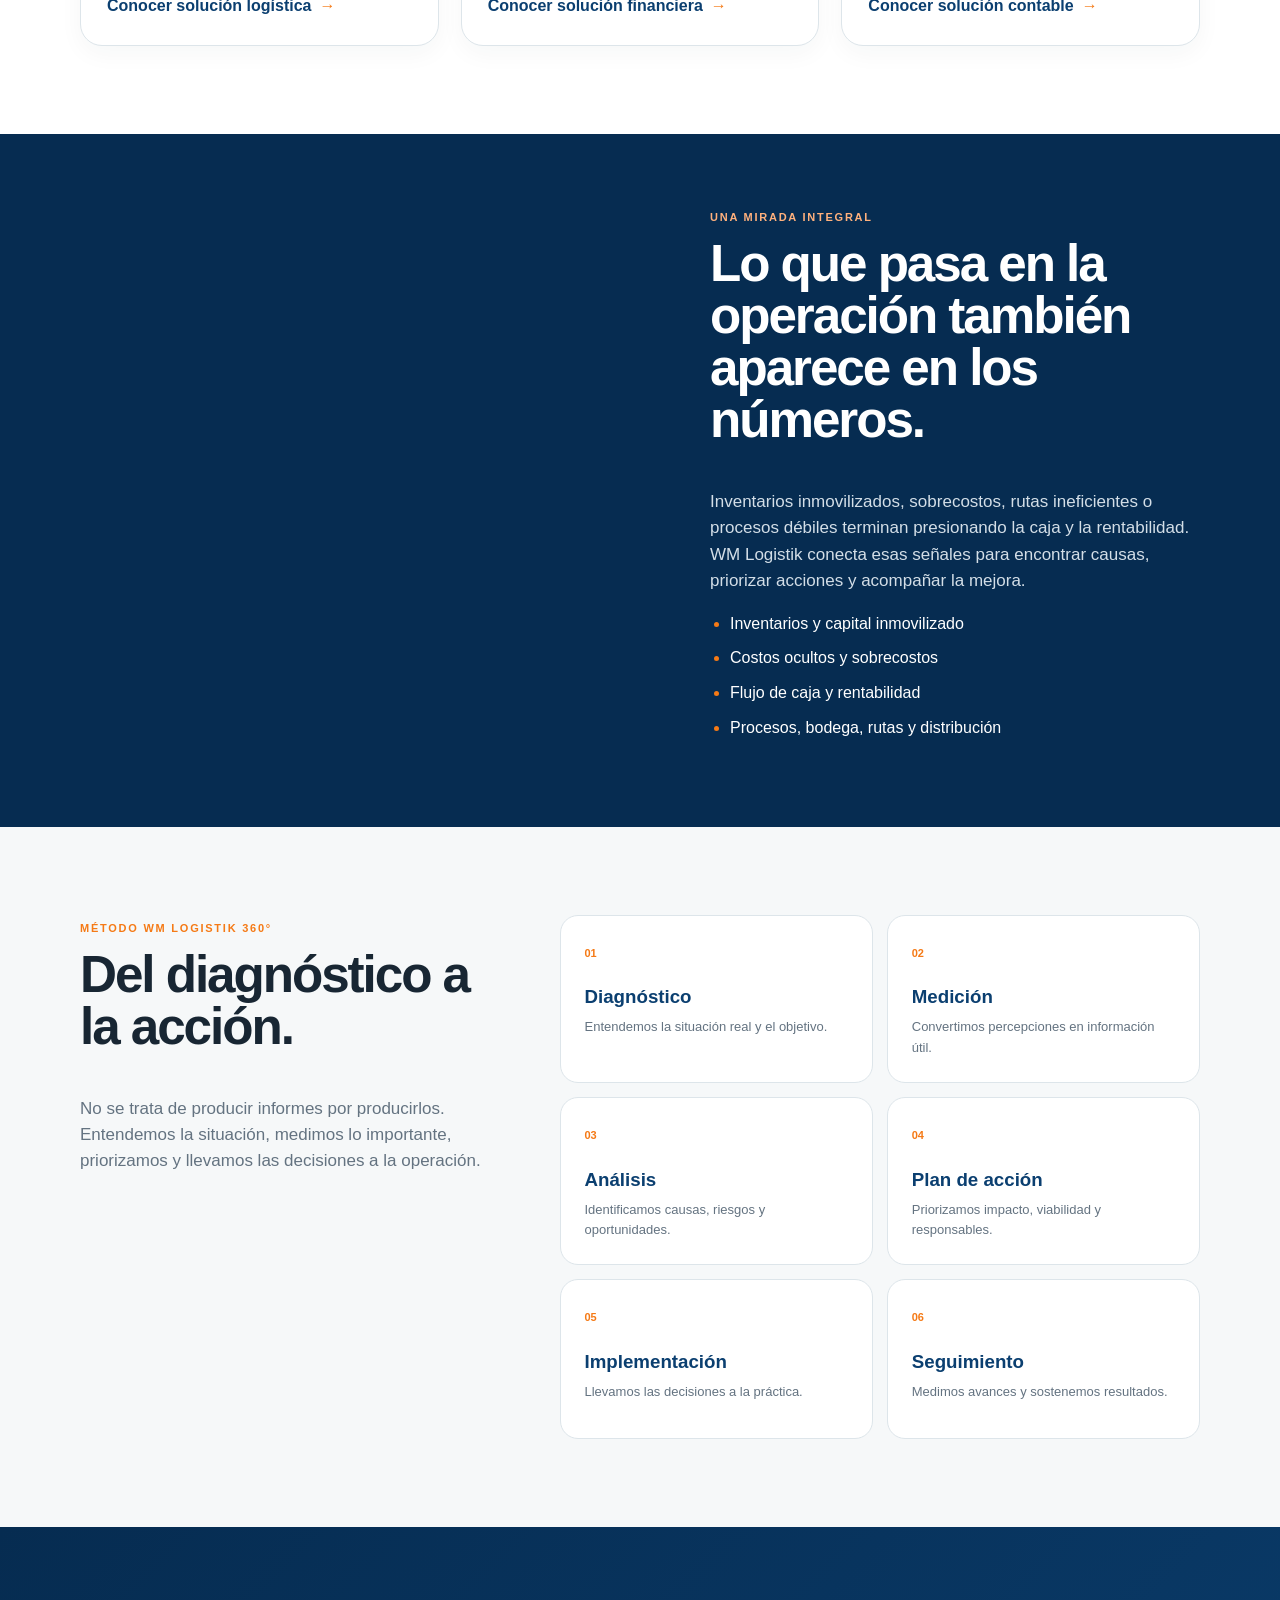
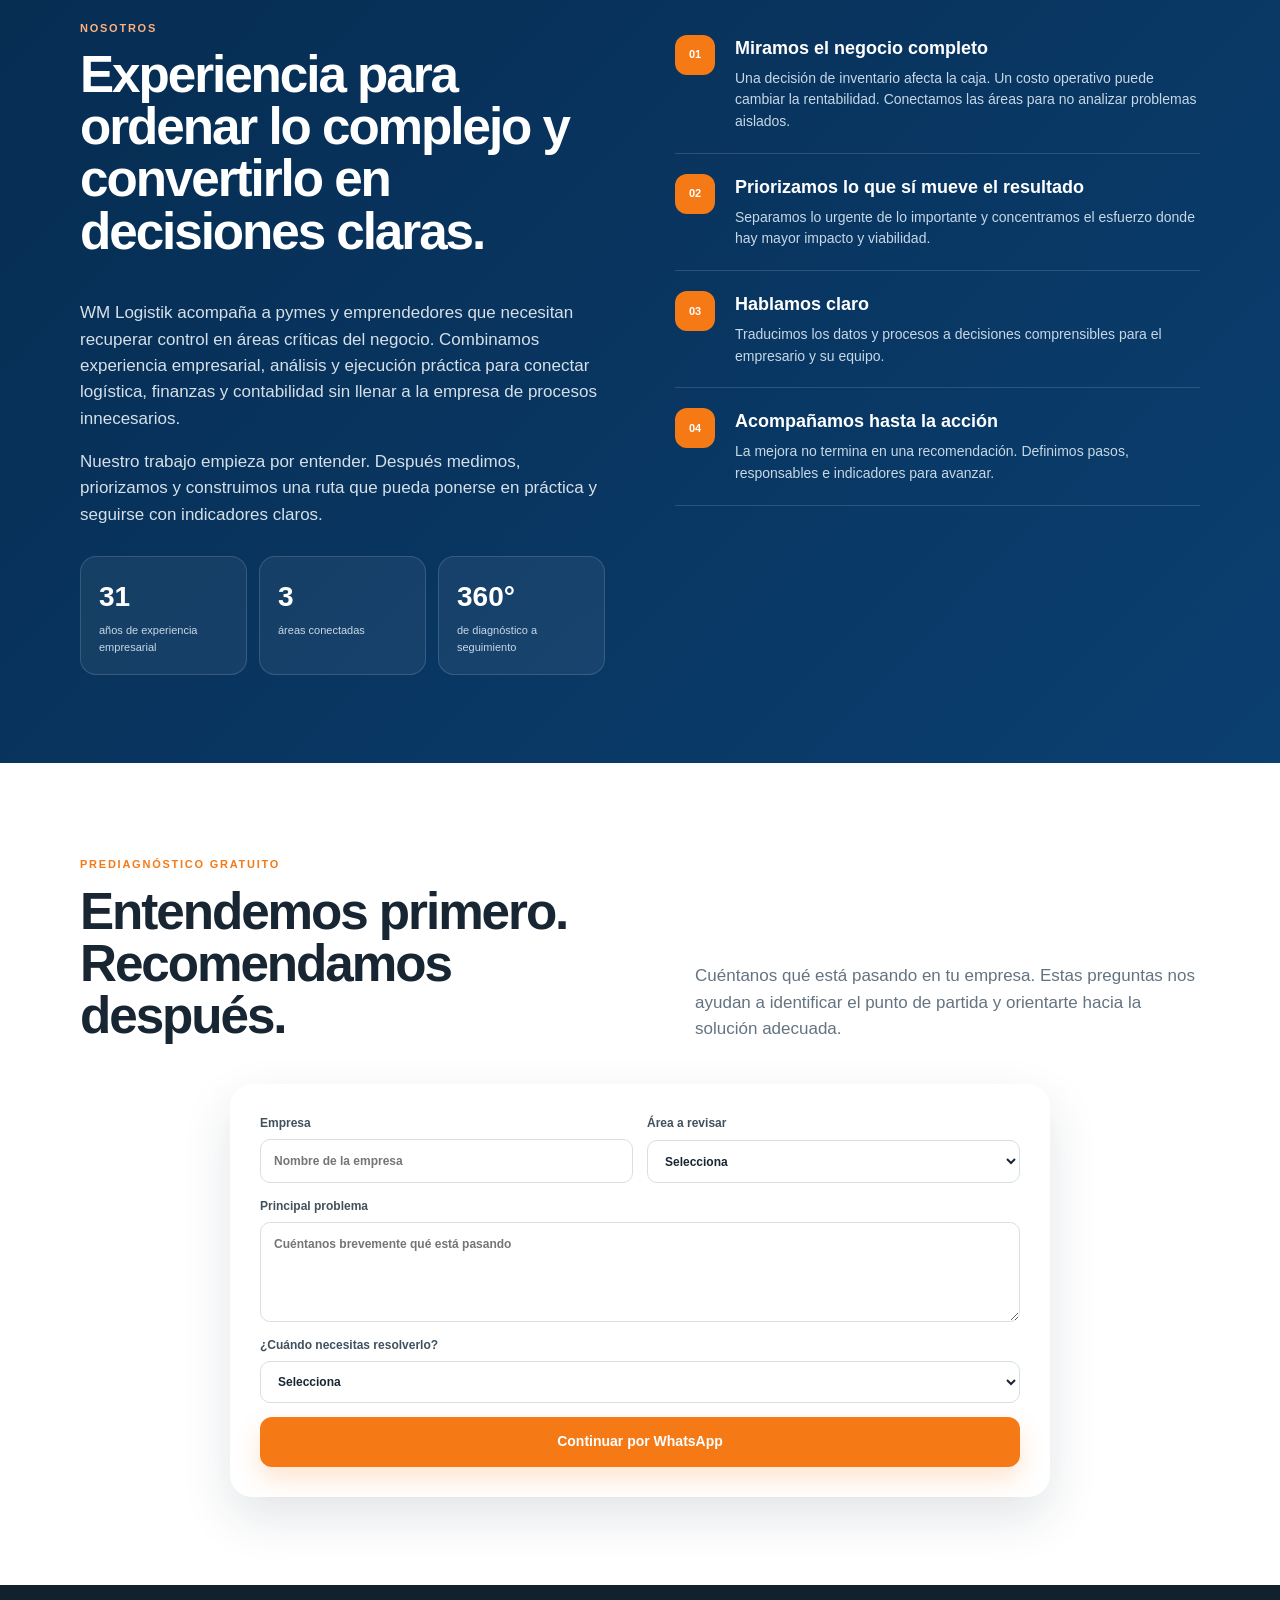
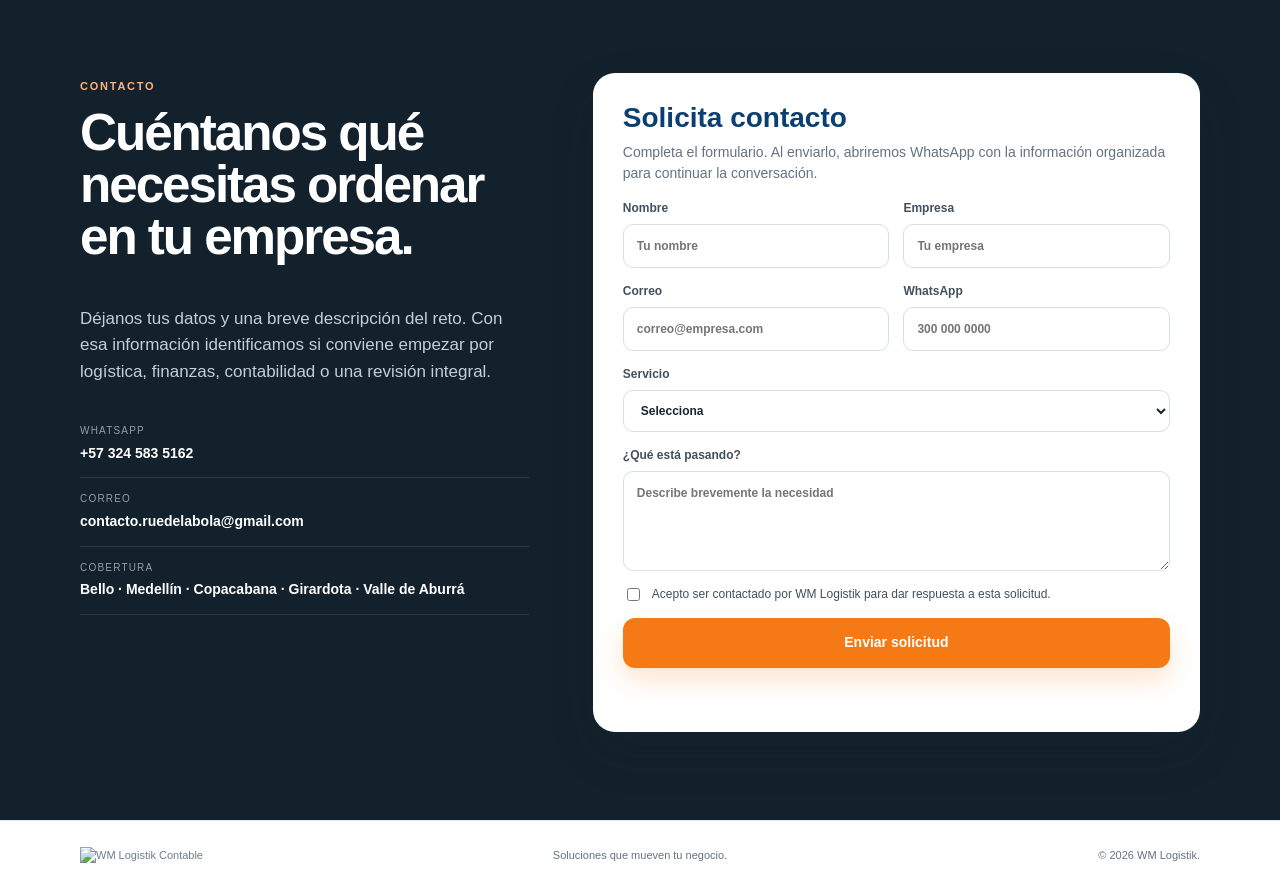
==== commit 800996c9: "Rebuild WM Logistik home with unified layout and navigation" ====
--- a/index.html
+++ b/index.html
@@ -1,258 +1,141 @@
 <!doctype html>
 <html lang="es">
 <head>
-  <meta charset="utf-8" />
-  <meta name="viewport" content="width=device-width, initial-scale=1" />
-  <title>WM Logistik | Soluciones contables, financieras y logísticas para Pymes</title>
-  <meta name="description" content="WM Logistik integra soluciones contables, financieras y logísticas para ayudar a pymes y emprendedores a recuperar control, reducir costos y tomar mejores decisiones." />
-  <meta name="theme-color" content="#243038" />
-  <meta property="og:title" content="WM Logistik | Soluciones que mueven tu negocio" />
-  <meta property="og:description" content="Soluciones contables, financieras y logísticas para organizar, controlar y hacer crecer tu empresa." />
-  <meta property="og:type" content="website" />
-  <link rel="icon" href="assets/favicon.svg" type="image/svg+xml" />
-  <link rel="stylesheet" href="styles.css" />
-  <link rel="stylesheet" href="landing.css" />
-  <link rel="stylesheet" href="brand-header.css" />
-  <link rel="stylesheet" href="mobile-menu.css" />
+  <meta charset="utf-8">
+  <meta name="viewport" content="width=device-width,initial-scale=1">
+  <title>WM Logistik | Logística, finanzas y contabilidad para pymes</title>
+  <meta name="description" content="WM Logistik acompaña pymes con soluciones logísticas, financieras y contables para recuperar control, reducir costos y tomar mejores decisiones.">
+  <meta name="theme-color" content="#ffffff">
+  <link rel="stylesheet" href="styles.css">
 </head>
 <body>
-  <a class="skip-link" href="#contenido">Ir al contenido</a>
-
-  <header class="site-header" id="inicio">
-    <div class="container header-inner">
-      <a class="brand brand-lockup" href="#inicio" aria-label="WM Logistik, inicio">
-        <img src="assets/wm-logistik-logo.svg" alt="WM Logistik" />
-        <span class="brand-descriptor">Soluciones contables y financieras <strong>para pymes</strong></span>
-      </a>
-      <button class="menu-toggle" aria-label="Abrir menú" aria-expanded="false">☰</button>
-      <nav class="nav" aria-label="Navegación principal">
-        <a href="contable.html">Contable</a>
-        <a href="financiera.html">Financiera</a>
-        <a href="#logistica">Logística</a>
-        <a href="#prediagnostico">Prediagnóstico</a>
-        <a href="#metodo">Cómo trabajamos</a>
-        <a class="btn btn-dark btn-sm" href="#contacto">Hablemos</a>
-      </nav>
-    </div>
-  </header>
-
-  <main id="contenido">
-    <section class="hero-pro">
-      <div class="container">
-        <div class="hero-copy reveal">
-          <span class="kicker">WM LOGISTIK · CENTRO DE SOLUCIONES PARA PYMES</span>
-          <h1>Soluciones que <span>mueven</span> tu negocio.</h1>
-          <p>Integramos contabilidad, finanzas y logística para que tu empresa tenga información confiable, una operación más eficiente y decisiones con mayor control.</p>
-          <div class="hero-actions">
-            <a class="btn btn-orange" href="#prediagnostico">Empezar prediagnóstico gratuito</a>
-            <a class="btn btn-outline" href="#rutas">Conocer soluciones</a>
-          </div>
-          <div class="hero-proof">
-            <div><strong>31</strong><span>años de experiencia empresarial</span></div>
-            <div><strong>3</strong><span>áreas clave del negocio</span></div>
-            <div><strong>360°</strong><span>diagnóstico, acción y seguimiento</span></div>
-          </div>
+<a class="skip-link" href="#contenido">Ir al contenido</a>
+<header class="site-header" id="inicio">
+  <div class="container header-inner">
+    <a class="brand" href="index.html" aria-label="WM Logistik, inicio">
+      <img src="assets/logowmlogisticcontable.jpeg" alt="WM Logistik Contable. Soluciones contables y financieras para pymes">
+    </a>
+    <button class="menu-toggle" type="button" aria-label="Abrir menú" aria-expanded="false">☰</button>
+    <nav class="nav" aria-label="Navegación principal">
+      <a class="active-link" href="index.html">Home</a>
+      <div class="nav-dropdown">
+        <button class="nav-dropdown-toggle" type="button" aria-expanded="false">Servicios
+          <svg viewBox="0 0 20 20" aria-hidden="true"><path d="M5 7l5 5 5-5" fill="none" stroke="currentColor" stroke-width="2" stroke-linecap="round"/></svg>
+        </button>
+        <div class="nav-dropdown-menu">
+          <a href="logistica.html">Logística</a>
+          <a href="financiera.html">Financiera</a>
+          <a href="contable.html">Contable</a>
+          <a href="#prediagnostico">Prediagnóstico</a>
         </div>
       </div>
-    </section>
+      <a href="#nosotros">Nosotros</a>
+      <a href="#contacto">Contacto</a>
+    </nav>
+  </div>
+</header>
 
-    <section class="audience-strip">
-      <div class="container strip-inner">
-        <span>Emprendedores</span><i></i><span>Comercios</span><i></i><span>Pymes</span><i></i><span>Empresas en crecimiento</span><i></i><span>Empresas con operación logística</span>
-      </div>
-    </section>
-
-    <section class="visual-services" id="rutas">
-      <div class="container">
-        <div class="section-title">
-          <span class="kicker">Contabilidad. Finanzas. Logística.</span>
-          <h2>Tres áreas clave. <span>Un mismo objetivo.</span></h2>
-          <p>Empieza por el frente que hoy necesita más atención. WM Logistik conecta la información y la operación para ayudarte a recuperar control y avanzar con decisiones claras.</p>
+<main id="contenido">
+  <section class="hero">
+    <div class="container">
+      <div class="hero-copy">
+        <span class="kicker light">WM LOGISTIK · SOLUCIONES PARA PYMES</span>
+        <h1>Soluciones que <span>mueven</span> tu negocio.</h1>
+        <p>Integramos logística, finanzas y contabilidad para que tu empresa tenga más control sobre su operación, sus costos y sus decisiones.</p>
+        <div class="hero-actions">
+          <a class="btn btn-orange" href="#prediagnostico">Empezar prediagnóstico gratuito</a>
+          <a class="btn btn-light" href="#servicios">Conocer soluciones</a>
         </div>
-        <div class="visual-grid">
-          <article class="visual-card">
-            <div class="visual-card-image" style="background-image:url('https://images.unsplash.com/photo-1554224155-8d04cb21cd6c?auto=format&fit=crop&q=85&w=1000')"></div>
-            <div class="visual-card-body"><small>WM LOGISTIK CONTABLE</small><h3>Pon tu contabilidad en orden</h3><p>Organiza registros, obligaciones y procesos contables para trabajar con información confiable y cumplir con mayor tranquilidad.</p><a class="text-cta" href="contable.html">Conocer solución contable <span>→</span></a></div>
-          </article>
-          <article class="visual-card">
-            <div class="visual-card-image" style="background-image:url('https://images.unsplash.com/photo-1611974789855-9c2a0a7236a3?auto=format&fit=crop&q=85&w=1000')"></div>
-            <div class="visual-card-body"><small>WM LOGISTIK FINANCIERA</small><h3>Convierte los números en decisiones</h3><p>Entiende flujo de caja, costos, márgenes e indicadores para decidir con mayor claridad y cuidar la rentabilidad.</p><a class="text-cta" href="financiera.html">Conocer solución financiera <span>→</span></a></div>
-          </article>
-          <article class="visual-card">
-            <div class="visual-card-image" style="background-image:url('https://images.unsplash.com/photo-1586528116311-ad8dd3c8310d?auto=format&fit=crop&q=85&w=1000')"></div>
-            <div class="visual-card-body"><small>WM LOGISTIK OPERACIÓN</small><h3>Haz que tu operación fluya</h3><p>Mejora inventarios, bodegas, rutas y distribución para ganar eficiencia, reducir desperdicios y responder mejor.</p><a class="text-cta" href="#logistica">Conocer solución logística <span>→</span></a></div>
-          </article>
+        <div class="hero-proof">
+          <div><strong>31</strong><span>años de experiencia empresarial</span></div>
+          <div><strong>3</strong><span>frentes conectados</span></div>
+          <div><strong>360°</strong><span>diagnóstico, acción y seguimiento</span></div>
         </div>
       </div>
-    </section>
+    </div>
+  </section>
 
-    <section class="image-split">
-      <div class="image-side" style="background-image:url('https://images.unsplash.com/photo-1565793298595-6a879b1d9492?auto=format&fit=crop&q=85&w=1200')"></div>
-      <div class="content-side"><div><span class="kicker light">Una mirada integral</span><h2>Lo que pasa en la operación termina impactando la caja.</h2><p>Por eso WM Logistik conecta la información contable y financiera con la operación para encontrar causas, priorizar acciones y mejorar lo que realmente mueve el negocio.</p><ul><li>Inventarios y capital inmovilizado</li><li>Costos ocultos y sobrecostos</li><li>Flujo de caja y rentabilidad</li><li>Procesos, rutas, bodega y distribución</li></ul></div></div>
-    </section>
+  <section class="section services-section" id="servicios">
+    <div class="container">
+      <div class="section-head">
+        <div><span class="kicker">Servicios</span><h2>Tres frentes. Una sola visión del negocio.</h2></div>
+        <p>Empieza por el área que hoy necesita más atención. Nosotros conectamos la operación y los números para ayudarte a identificar qué corregir primero y cómo medir el avance.</p>
+      </div>
+      <div class="service-grid">
+        <article class="service-card">
+          <div class="service-image" style="background-image:url('https://images.unsplash.com/photo-1586528116311-ad8dd3c8310d?auto=format&fit=crop&q=85&w=1000')"></div>
+          <div class="service-body"><small>01 · Logística</small><h3>Haz que tu operación fluya</h3><p>Inventarios, bodegas, despachos, rutas, distribución, última milla y mejora de procesos.</p><a class="text-link" href="logistica.html">Conocer solución logística <span>→</span></a></div>
+        </article>
+        <article class="service-card">
+          <div class="service-image" style="background-image:url('https://images.unsplash.com/photo-1611974789855-9c2a0a7236a3?auto=format&fit=crop&q=85&w=1000')"></div>
+          <div class="service-body"><small>02 · Financiera</small><h3>Convierte números en decisiones</h3><p>Flujo de caja, presupuestos, costos, rentabilidad e indicadores para decidir con mayor claridad.</p><a class="text-link" href="financiera.html">Conocer solución financiera <span>→</span></a></div>
+        </article>
+        <article class="service-card">
+          <div class="service-image" style="background-image:url('https://images.unsplash.com/photo-1554224155-8d04cb21cd6c?auto=format&fit=crop&q=85&w=1000')"></div>
+          <div class="service-body"><small>03 · Contable</small><h3>Pon tu contabilidad en orden</h3><p>Outsourcing contable, impuestos, formalización y revisión de información para trabajar con tranquilidad.</p><a class="text-link" href="contable.html">Conocer solución contable <span>→</span></a></div>
+        </article>
+      </div>
+    </div>
+  </section>
 
-    <section class="section specialty-section" id="especialidades">
-      <div class="container">
-        <div class="specialty-grid">
-          <article class="specialty-card accounting-card reveal">
-            <div class="specialty-top"><span class="line-number">01</span><span class="kicker">WM Logistik Contable</span></div>
-            <h2>Pon tu contabilidad en orden.</h2>
-            <p>Organizamos registros, obligaciones y procesos contables para que tu empresa trabaje con información confiable, cumpla a tiempo y tenga un alcance claro desde el inicio.</p>
-            <ul>
-              <li>Contabilidad y outsourcing contable</li>
-              <li>Declaraciones tributarias</li>
-              <li>Revisión contable puntual</li>
-              <li>Constitución y formalización</li>
-            </ul>
-            <div class="specialty-price">Servicios de entrada <strong>desde $120.000</strong></div>
-            <a class="btn btn-orange" href="contable.html">Conocer solución contable</a>
-          </article>
+  <section class="integrated">
+    <div class="integrated-image" aria-hidden="true"></div>
+    <div class="integrated-copy"><div><span class="kicker light">Una mirada integral</span><h2>Lo que pasa en la operación también aparece en los números.</h2><p>Inventarios inmovilizados, sobrecostos, rutas ineficientes o procesos débiles terminan presionando la caja y la rentabilidad. WM Logistik conecta esas señales para encontrar causas, priorizar acciones y acompañar la mejora.</p><ul><li>Inventarios y capital inmovilizado</li><li>Costos ocultos y sobrecostos</li><li>Flujo de caja y rentabilidad</li><li>Procesos, bodega, rutas y distribución</li></ul></div></div>
+  </section>
 
-          <article class="specialty-card financial-card reveal delay-1">
-            <div class="specialty-top"><span class="line-number">02</span><span class="kicker light">WM Logistik Financiera</span></div>
-            <h2>Convierte tus números en decisiones.</h2>
-            <p>Analizamos caja, presupuestos, costos e indicadores para que entiendas qué está pasando con el dinero y puedas decidir con mayor claridad.</p>
-            <ul>
-              <li>Flujo de caja y presupuestos</li>
-              <li>Análisis financiero</li>
-              <li>Costeo de operaciones</li>
-              <li>Indicadores y capacitación financiera</li>
-            </ul>
-            <div class="specialty-price">Asesoría financiera <strong>desde $150.000</strong></div>
-            <a class="btn btn-light" href="financiera.html">Conocer solución financiera</a>
-          </article>
-        </div>
+  <section class="section method-section" id="metodo">
+    <div class="container method-grid">
+      <div class="method-intro"><span class="kicker">Método WM Logistik 360°</span><h2>Del diagnóstico a la acción.</h2><p>No se trata de producir informes por producirlos. Entendemos la situación, medimos lo importante, priorizamos y llevamos las decisiones a la operación.</p></div>
+      <div class="steps">
+        <article class="step"><span>01</span><h3>Diagnóstico</h3><p>Entendemos la situación real y el objetivo.</p></article>
+        <article class="step"><span>02</span><h3>Medición</h3><p>Convertimos percepciones en información útil.</p></article>
+        <article class="step"><span>03</span><h3>Análisis</h3><p>Identificamos causas, riesgos y oportunidades.</p></article>
+        <article class="step"><span>04</span><h3>Plan de acción</h3><p>Priorizamos impacto, viabilidad y responsables.</p></article>
+        <article class="step"><span>05</span><h3>Implementación</h3><p>Llevamos las decisiones a la práctica.</p></article>
+        <article class="step"><span>06</span><h3>Seguimiento</h3><p>Medimos avances y sostenemos resultados.</p></article>
       </div>
-    </section>
+    </div>
+  </section>
 
-    <section class="section service-line logistics-section" id="logistica">
-      <div class="container service-line-grid reverse">
-        <div class="service-line-copy reveal">
-          <span class="line-number">02</span>
-          <span class="kicker light">Soluciones logísticas y operativas</span>
-          <h2>Haz que tu operación fluya con más control y menos desperdicio.</h2>
-          <p>Ordenamos inventarios, bodegas, despachos, rutas y distribución para reducir desperdicios, mejorar tiempos y construir una operación más eficiente.</p>
-          <div class="pain-callout dark-callout">
-            <strong>¿Inventarios sin control, despachos lentos o rutas que cuestan más de lo que deberían?</strong>
-            <span>Identificamos dónde se está perdiendo tiempo, dinero o capacidad de respuesta y priorizamos qué corregir primero.</span>
+  <section class="section about-section" id="nosotros">
+    <div class="container about-grid">
+      <div class="about-copy"><span class="kicker light">Nosotros</span><h2>Experiencia para ordenar lo complejo y convertirlo en decisiones claras.</h2><p>WM Logistik acompaña a pymes y emprendedores que necesitan recuperar control en áreas críticas del negocio. Combinamos experiencia empresarial, análisis y ejecución práctica para conectar logística, finanzas y contabilidad sin llenar a la empresa de procesos innecesarios.</p><p>Nuestro trabajo empieza por entender. Después medimos, priorizamos y construimos una ruta que pueda ponerse en práctica y seguirse con indicadores claros.</p><div class="about-metrics"><article><strong>31</strong><span>años de experiencia empresarial</span></article><article><strong>3</strong><span>áreas conectadas</span></article><article><strong>360°</strong><span>de diagnóstico a seguimiento</span></article></div></div>
+      <div class="about-points">
+        <article><b>01</b><div><h3>Miramos el negocio completo</h3><p>Una decisión de inventario afecta la caja. Un costo operativo puede cambiar la rentabilidad. Conectamos las áreas para no analizar problemas aislados.</p></div></article>
+        <article><b>02</b><div><h3>Priorizamos lo que sí mueve el resultado</h3><p>Separamos lo urgente de lo importante y concentramos el esfuerzo donde hay mayor impacto y viabilidad.</p></div></article>
+        <article><b>03</b><div><h3>Hablamos claro</h3><p>Traducimos los datos y procesos a decisiones comprensibles para el empresario y su equipo.</p></div></article>
+        <article><b>04</b><div><h3>Acompañamos hasta la acción</h3><p>La mejora no termina en una recomendación. Definimos pasos, responsables e indicadores para avanzar.</p></div></article>
+      </div>
+    </div>
+  </section>
+
+  <section class="section services-section" id="prediagnostico">
+    <div class="container">
+      <div class="section-head"><div><span class="kicker">Prediagnóstico gratuito</span><h2>Entendemos primero. Recomendamos después.</h2></div><p>Cuéntanos qué está pasando en tu empresa. Estas preguntas nos ayudan a identificar el punto de partida y orientarte hacia la solución adecuada.</p></div>
+      <div class="contact-card" style="max-width:820px;margin:auto">
+        <form id="diagnostic-form" class="contact-form">
+          <div class="form-grid">
+            <label>Empresa<input name="empresa" type="text" required placeholder="Nombre de la empresa"></label>
+            <label>Área a revisar<select name="area" required><option value="">Selecciona</option><option>Logística</option><option>Financiera</option><option>Contable</option><option>Varias áreas</option></select></label>
           </div>
-          <a class="btn btn-light" href="#prediagnostico" data-focus="logistica">Solicitar diagnóstico logístico</a>
-        </div>
-
-        <div class="service-stack dark-stack reveal delay-1">
-          <article><div class="service-badge">01</div><div><h3>Almacenamiento y organización de bodegas</h3><p>Organización de espacios, recepción, almacenamiento, clasificación y despacho de mercancías.</p></div></article>
-          <article><div class="service-badge">02</div><div><h3>Inventarios y control de existencias</h3><p>Inventarios físicos, control, análisis de diferencias, exactitud, controles e indicadores.</p></div></article>
-          <article><div class="service-badge">03</div><div><h3>Distribución y última milla</h3><p>Planeación y seguimiento de rutas, despachos, mensajería, distribución y gestión de entregas.</p></div></article>
-          <article><div class="service-badge">04</div><div><h3>Logística In House y outsourcing</h3><p>Apoyo y administración de procesos y personal para bodegas, inventarios, despachos y distribución.</p></div></article>
-          <article><div class="service-badge">05</div><div><h3>Consultoría, KPI y capacitación</h3><p>Diagnóstico, estandarización de procesos, indicadores logísticos y formación de equipos.</p></div></article>
-        </div>
-      </div>
-    </section>
-
-    <section class="section prediag-section" id="prediagnostico">
-      <div class="container prediag-shell reveal">
-        <div class="prediag-copy">
-          <span class="kicker">Prediagnóstico inicial gratuito</span>
-          <h2>Entendemos primero. Recomendamos después.</h2>
-          <p>Cuéntanos qué está pasando en tu empresa. Con cinco preguntas identificamos el punto de partida y te orientamos hacia la solución más adecuada.</p>
-          <div class="prediag-note"><strong>El prediagnóstico es gratuito:</strong> identifica la necesidad y orienta el siguiente paso. Si el caso requiere una revisión técnica, definimos el alcance antes de iniciar.</div>
-        </div>
-
-        <form class="prediag-form" id="prediagnostic-form">
-          <div class="form-progress"><span id="progress-bar"></span></div>
-          <label>1. ¿Qué área necesitas revisar?
-            <select id="pd-area" required>
-              <option value="">Selecciona una opción</option>
-              <option>Contable / tributaria</option>
-              <option>Financiera / flujo de caja</option>
-              <option>Logística / inventarios</option>
-              <option>Distribución / última milla</option>
-              <option>Varias áreas</option>
-            </select>
-          </label>
-          <label>2. ¿Cuál es hoy tu principal problema?
-            <textarea id="pd-problem" rows="3" required placeholder="Ej.: contabilidad atrasada, inventarios sin control, costos altos, problemas de caja..."></textarea>
-          </label>
-          <div class="form-row">
-            <label>3. ¿Tu empresa está operando actualmente?
-              <select id="pd-operating" required><option value="">Selecciona</option><option>Sí</option><option>No</option></select>
-            </label>
-            <label>4. ¿Cuándo necesitas resolverlo?
-              <select id="pd-urgency" required><option value="">Selecciona</option><option>De inmediato</option><option>Este mes</option><option>En 1 a 3 meses</option><option>Estoy explorando opciones</option></select>
-            </label>
-          </div>
-          <label>5. Nombre de la empresa o negocio
-            <input id="pd-company" type="text" required placeholder="Nombre de tu empresa" />
-          </label>
+          <label>Principal problema<textarea name="problema" rows="4" required placeholder="Cuéntanos brevemente qué está pasando"></textarea></label>
+          <label>¿Cuándo necesitas resolverlo?<select name="urgencia" required><option value="">Selecciona</option><option>De inmediato</option><option>Este mes</option><option>En 1 a 3 meses</option><option>Estoy explorando opciones</option></select></label>
           <button class="btn btn-orange btn-full" type="submit">Continuar por WhatsApp</button>
-          <small>El mensaje se abre directamente en WhatsApp. No enviamos información sin tu acción.</small>
         </form>
       </div>
-    </section>
+    </div>
+  </section>
 
-    <section class="section method-section" id="metodo">
-      <div class="container method-grid">
-        <div class="method-copy reveal">
-          <span class="kicker">Método WM Logistik 360°</span>
-          <h2>Del diagnóstico a la acción.</h2>
-          <p>Entendemos la situación, medimos lo importante, analizamos las causas y convertimos los hallazgos en acciones que puedan implementarse, seguirse y mejorar.</p>
-        </div>
-        <div class="method-steps reveal delay-1">
-          <article><span>01</span><h3>Diagnóstico</h3><p>Entendemos la situación real.</p></article>
-          <article><span>02</span><h3>Medición</h3><p>Convertimos percepciones en datos.</p></article>
-          <article><span>03</span><h3>Análisis</h3><p>Identificamos causas y oportunidades.</p></article>
-          <article><span>04</span><h3>Plan de acción</h3><p>Priorizamos impacto y viabilidad.</p></article>
-          <article><span>05</span><h3>Implementación</h3><p>Llevamos las decisiones a la operación.</p></article>
-          <article><span>06</span><h3>Seguimiento</h3><p>Medimos y sostenemos resultados.</p></article>
-        </div>
-      </div>
-    </section>
+  <section class="section contact-section" id="contacto">
+    <div class="container contact-grid">
+      <div class="contact-copy"><span class="kicker light">Contacto</span><h2>Cuéntanos qué necesitas ordenar en tu empresa.</h2><p>Déjanos tus datos y una breve descripción del reto. Con esa información identificamos si conviene empezar por logística, finanzas, contabilidad o una revisión integral.</p><div class="contact-data"><a href="https://wa.me/573245835162" target="_blank" rel="noopener"><span>WhatsApp</span><strong>+57 324 583 5162</strong></a><a href="mailto:contacto.ruedelabola@gmail.com"><span>Correo</span><strong>contacto.ruedelabola@gmail.com</strong></a><div><span>Cobertura</span><strong>Bello · Medellín · Copacabana · Girardota · Valle de Aburrá</strong></div></div></div>
+      <div class="contact-card"><h3>Solicita contacto</h3><p>Completa el formulario. Al enviarlo, abriremos WhatsApp con la información organizada para continuar la conversación.</p><form id="contact-form" class="contact-form"><div class="form-grid"><label>Nombre<input name="nombre" type="text" required autocomplete="name" placeholder="Tu nombre"></label><label>Empresa<input name="empresa" type="text" required autocomplete="organization" placeholder="Tu empresa"></label></div><div class="form-grid"><label>Correo<input name="correo" type="email" required autocomplete="email" placeholder="correo@empresa.com"></label><label>WhatsApp<input name="whatsapp" type="tel" required autocomplete="tel" placeholder="300 000 0000"></label></div><label>Servicio<select name="servicio" required><option value="">Selecciona</option><option>Logística</option><option>Financiera</option><option>Contable</option><option>Prediagnóstico integral</option><option>No estoy seguro</option></select></label><label>¿Qué está pasando?<textarea name="mensaje" rows="4" required placeholder="Describe brevemente la necesidad"></textarea></label><label class="consent"><input type="checkbox" required><span>Acepto ser contactado por WM Logistik para dar respuesta a esta solicitud.</span></label><button class="btn btn-orange btn-full" type="submit">Enviar solicitud</button><p class="form-status" id="contact-status" aria-live="polite"></p></form></div>
+    </div>
+  </section>
+</main>
 
-    <section class="section difference-section">
-      <div class="container difference-grid">
-        <div class="difference-lead reveal">
-          <span class="kicker light">Nuestra diferencia</span>
-          <h2>Una sola mirada para conectar números y operación.</h2>
-        </div>
-        <div class="difference-points reveal delay-1">
-          <article><b>01</b><div><h3>Mirada integral</h3><p>Integramos contabilidad, finanzas y logística para entender cómo una decisión en un área impacta las demás.</p></div></article>
-          <article><b>02</b><div><h3>Soluciones ajustadas a la pyme</h3><p>Diseñamos el nivel de acompañamiento según la necesidad, la complejidad y la capacidad real de cada pyme.</p></div></article>
-          <article><b>03</b><div><h3>Enfoque práctico</h3><p>Priorizamos acciones concretas, medibles y viables para que la mejora llegue a la operación.</p></div></article>
-        </div>
-      </div>
-    </section>
-
-    <section class="section contact-section" id="contacto">
-      <div class="container contact-grid">
-        <div class="contact-copy reveal">
-          <span class="kicker light">Hablemos de tu empresa</span>
-          <h2>Cuéntanos dónde necesitas recuperar el control.</h2>
-          <p>Puede ser contabilidad, impuestos, flujo de caja, costos, inventarios, bodegas, despachos o distribución. Empezamos por entender el problema y definir el siguiente paso.</p>
-          <div class="contact-data">
-            <a href="https://wa.me/573245835162?text=Hola%20WM%20Logistik.%20Quiero%20informaci%C3%B3n%20sobre%20sus%20servicios." target="_blank" rel="noopener"><span>WhatsApp</span><strong>+57 324 583 5162</strong></a>
-            <a href="mailto:contacto.ruedelabola@gmail.com"><span>Correo</span><strong>contacto.ruedelabola@gmail.com</strong></a>
-            <div><span>Cobertura</span><strong>Bello · Medellín · Copacabana · Girardota · Área Metropolitana del Valle de Aburrá</strong></div>
-          </div>
-        </div>
-        <div class="contact-card reveal delay-1">
-          <span class="contact-mark">WM</span>
-          <h3>¿Necesitas poner en orden una parte clave de tu empresa?</h3>
-          <p>Empieza con un prediagnóstico gratuito y define con claridad por dónde avanzar.</p>
-          <a class="btn btn-orange btn-full" href="#prediagnostico">Empezar ahora</a>
-        </div>
-      </div>
-    </section>
-  </main>
-
-  <footer class="footer">
-    <div class="container footer-inner">
-      <img src="assets/wm-logistik-logo.svg" alt="WM Logistik" />
-      <p>Soluciones contables, financieras y logísticas para Pymes.</p>
-      <p>© <span id="year"></span> WM Logistik</p>
-    </div>
-  </footer>
-
-  <a class="whatsapp-float" href="https://wa.me/573245835162?text=Hola%20WM%20Logistik.%20Quiero%20informaci%C3%B3n." target="_blank" rel="noopener" aria-label="Abrir WhatsApp">WA</a>
-  <script src="script.js"></script>
+<footer class="footer"><div class="container footer-inner"><img src="assets/logowmlogisticcontable.jpeg" alt="WM Logistik Contable"><p>Soluciones que mueven tu negocio.</p><p>© <span id="year"></span> WM Logistik.</p></div></footer>
+<a class="whatsapp-float" href="https://wa.me/573245835162?text=Hola%20WM%20Logistik.%20Quiero%20informaci%C3%B3n." target="_blank" rel="noopener" aria-label="Abrir WhatsApp">WA</a>
+<script src="script.js"></script>
 </body>
 </html>
--- a/styles.css
+++ b/styles.css
@@ -1 +1,150 @@
-:root{--charcoal:#2c3337;--charcoal-2:#1f262a;--orange:#ff5a0a;--orange-2:#e94b00;--navy:#0f4f86;--navy-2:#0a3c68;--ink:#1c252b;--muted:#64717a;--line:#dfe4e7;--soft:#f5f6f6;--warm:#f8f5f1;--white:#fff;--radius:24px;--shadow:0 24px 60px rgba(31,38,42,.12);}*{box-sizing:border-box}html{scroll-behavior:smooth}body{margin:0;font-family:Inter,Montserrat,ui-sans-serif,-apple-system,BlinkMacSystemFont,"Segoe UI",sans-serif;color:var(--ink);background:#fff;line-height:1.55}a{color:inherit;text-decoration:none}img{display:block;max-width:100%}.container{width:min(1180px,calc(100% - 40px));margin:auto}.skip-link{position:absolute;left:-9999px}.skip-link:focus{left:12px;top:12px;z-index:100;background:#fff;padding:10px 14px;border-radius:10px}.site-header{position:sticky;top:0;z-index:60;background:rgba(255,255,255,.94);backdrop-filter:blur(16px);border-bottom:1px solid rgba(31,38,42,.08)}.header-inner{min-height:80px;display:flex;align-items:center;justify-content:space-between;gap:24px}.brand img{width:235px;max-height:58px;object-fit:contain}.nav{display:flex;align-items:center;gap:24px;font-size:13px;font-weight:750;color:#36434a}.nav>a:not(.btn):hover{color:var(--orange)}.menu-toggle{display:none;border:0;background:none;font-size:28px;color:var(--charcoal)}.btn{display:inline-flex;align-items:center;justify-content:center;min-height:50px;padding:0 23px;border-radius:13px;border:1px solid transparent;font-weight:800;font-size:14px;transition:.2s ease;cursor:pointer}.btn:hover{transform:translateY(-2px)}.btn-sm{min-height:42px;padding:0 17px}.btn-dark{background:var(--charcoal);color:#fff}.btn-orange{background:var(--orange);color:#fff;box-shadow:0 12px 28px rgba(255,90,10,.22)}.btn-orange:hover{background:var(--orange-2)}.btn-outline{background:#fff;border-color:#cbd2d6;color:var(--charcoal)}.btn-light{background:#fff;color:var(--charcoal);box-shadow:0 12px 26px rgba(0,0,0,.12)}.btn-full{width:100%}.kicker{display:block;text-transform:uppercase;letter-spacing:.16em;font-size:11px;font-weight:900;color:var(--orange);margin-bottom:13px}.kicker.light{color:#ffb08a}.hero{padding:90px 0 78px;background:linear-gradient(135deg,#fff 0%,#fff 56%,#f2f0ed 100%);position:relative;overflow:hidden}.hero:after{content:"";position:absolute;right:-120px;top:-180px;width:520px;height:520px;border:80px solid rgba(255,90,10,.06);transform:rotate(45deg);border-radius:50px}.hero-grid{position:relative;z-index:2;display:grid;grid-template-columns:1.06fr .94fr;gap:74px;align-items:center}.hero h1,.section h2{margin:0;color:var(--charcoal);letter-spacing:-.045em;line-height:1.02}.hero h1{font-size:clamp(50px,6vw,80px);max-width:720px}.hero h1 span{color:var(--orange)}.hero-lead{font-size:19px;color:#55636b;max-width:680px;margin:24px 0 0}.hero-lead strong{color:var(--charcoal)}.hero-actions{display:flex;gap:12px;margin:30px 0 40px}.hero-proof{display:flex;gap:38px;border-top:1px solid var(--line);padding-top:25px}.hero-proof div{display:grid;gap:1px}.hero-proof strong{font-size:25px;color:var(--charcoal)}.hero-proof span{font-size:11px;color:var(--muted);max-width:120px}.hero-visual{background:var(--charcoal);border-radius:30px;padding:24px;color:#fff;box-shadow:0 32px 80px rgba(31,38,42,.25)}.hero-panel-label{font-size:12px;text-transform:uppercase;letter-spacing:.14em;color:#bfc6ca;padding:5px 4px 18px}.hero-route{display:grid;grid-template-columns:48px 1fr 24px;gap:16px;align-items:center;border-radius:19px;padding:20px;margin-bottom:12px;transition:.2s ease}.hero-route:hover{transform:translateX(4px)}.finance-route{background:#fff;color:var(--ink)}.logistics-route{background:linear-gradient(135deg,var(--navy),var(--navy-2));color:#fff}.route-no{width:42px;height:42px;border-radius:12px;background:var(--orange);color:#fff;display:grid;place-items:center;font-size:11px;font-weight:900}.hero-route small{display:block;font-size:10px;letter-spacing:.12em;font-weight:900;opacity:.68}.hero-route strong{display:block;font-size:19px;margin:3px 0 5px}.hero-route p{margin:0;font-size:12px;opacity:.75}.hero-route>b{font-size:22px;color:var(--orange)}.hero-panel-foot{font-size:11px;color:#bac2c6;padding:10px 5px 1px}.hero-panel-foot i{display:inline-block;width:7px;height:7px;border-radius:50%;background:var(--orange);margin-right:7px}.audience-strip{border-block:1px solid #eceff0;background:#fff}.strip-inner{min-height:74px;display:flex;align-items:center;justify-content:center;gap:22px;color:#707b81;text-transform:uppercase;font-size:10px;letter-spacing:.12em;font-weight:800;white-space:nowrap;overflow:auto}.strip-inner i{width:4px;height:4px;border-radius:50%;background:var(--orange);flex:0 0 auto}.section{padding:100px 0}.section h2{font-size:clamp(38px,4.4vw,58px)}.intro-grid{display:grid;grid-template-columns:1.1fr .9fr;gap:70px;align-items:end}.intro-grid p{font-size:18px;color:var(--muted);margin:0 0 8px}.solutions-intro{padding-bottom:70px}.service-line{padding-top:70px}.service-line-grid{display:grid;grid-template-columns:.82fr 1.18fr;gap:72px;align-items:start}.service-line-grid.reverse{grid-template-columns:.82fr 1.18fr}.service-line-copy{position:sticky;top:120px}.line-number{display:inline-flex;width:52px;height:38px;align-items:center;justify-content:center;border:1px solid #d6dce0;border-radius:12px;color:var(--orange);font-weight:900;font-size:12px;margin-bottom:28px}.service-line-copy p{font-size:17px;color:var(--muted);margin:20px 0 26px}.pain-callout{background:#f0f5f9;border-left:4px solid var(--navy);border-radius:0 15px 15px 0;padding:17px 20px;margin:0 0 28px;display:grid;gap:4px}.pain-callout strong{color:var(--navy);font-size:15px}.pain-callout span{font-size:13px;color:#5f6c75}.service-stack{display:grid;gap:12px}.service-stack article{display:grid;grid-template-columns:54px 1fr;gap:17px;padding:23px;border:1px solid var(--line);border-radius:18px;background:#fff;transition:.2s ease}.service-stack article:hover{transform:translateY(-3px);box-shadow:var(--shadow);border-color:#cbd3d8}.service-badge{width:46px;height:46px;border-radius:13px;background:#eaf3fa;color:var(--navy);display:grid;place-items:center;font-size:11px;font-weight:900}.service-stack h3{margin:0 0 4px;font-size:18px;color:var(--charcoal)}.service-stack p{margin:0;color:var(--muted);font-size:14px}.finance-section{background:#fff}.logistics-section{background:var(--charcoal);color:#fff}.logistics-section .service-line-copy{grid-column:1}.logistics-section h2{color:#fff}.logistics-section .service-line-copy p{color:#c9d0d4}.logistics-section .line-number{border-color:rgba(255,255,255,.22);color:#ffb08a}.dark-callout{background:rgba(255,255,255,.07);border-left-color:var(--orange)}.dark-callout strong{color:#fff}.dark-callout span{color:#bdc6ca}.dark-stack article{background:#343d42;border-color:rgba(255,255,255,.09)}.dark-stack article:hover{border-color:rgba(255,255,255,.18);box-shadow:0 24px 60px rgba(0,0,0,.22)}.dark-stack .service-badge{background:rgba(255,90,10,.14);color:#ffab80}.dark-stack h3{color:#fff}.dark-stack p{color:#c2cbd0}.prediag-section{background:var(--warm)}.prediag-shell{display:grid;grid-template-columns:.9fr 1.1fr;gap:68px;background:#fff;border:1px solid #e5e1dd;border-radius:30px;padding:54px;box-shadow:0 24px 70px rgba(44,51,55,.08)}.prediag-copy p{font-size:17px;color:var(--muted);margin:20px 0}.prediag-note{background:#f6f7f7;border-radius:15px;padding:16px 18px;color:#5d696f;font-size:13px}.prediag-note strong{color:var(--charcoal)}.prediag-form{display:grid;gap:16px}.form-progress{height:5px;background:#edf0f1;border-radius:99px;overflow:hidden}.form-progress span{display:block;height:100%;width:0;background:var(--orange);transition:.25s ease}.prediag-form label{font-size:12px;font-weight:850;color:#445159;display:grid;gap:7px}.prediag-form input,.prediag-form select,.prediag-form textarea{width:100%;border:1px solid #d8dee1;border-radius:12px;padding:13px 14px;font:inherit;color:var(--ink);background:#fff;outline:none}.prediag-form input:focus,.prediag-form select:focus,.prediag-form textarea:focus{border-color:var(--orange);box-shadow:0 0 0 3px rgba(255,90,10,.1)}.form-row{display:grid;grid-template-columns:1fr 1fr;gap:14px}.prediag-form small{color:#7a858b}.method-section{background:#fff}.method-grid{display:grid;grid-template-columns:.8fr 1.2fr;gap:80px;align-items:start}.method-copy{position:sticky;top:120px}.method-copy p{font-size:17px;color:var(--muted);margin-top:20px}.method-steps{display:grid;grid-template-columns:1fr 1fr;gap:12px}.method-steps article{border:1px solid var(--line);border-radius:18px;padding:24px;min-height:160px}.method-steps span{font-size:11px;font-weight:900;color:var(--orange)}.method-steps h3{font-size:18px;margin:20px 0 5px;color:var(--charcoal)}.method-steps p{margin:0;color:var(--muted);font-size:13px}.difference-section{background:linear-gradient(135deg,var(--navy-2),var(--navy));color:#fff}.difference-grid{display:grid;grid-template-columns:.95fr 1.05fr;gap:80px;align-items:start}.difference-lead h2{color:#fff}.difference-points{display:grid}.difference-points article{display:grid;grid-template-columns:52px 1fr;gap:16px;padding:23px 0;border-bottom:1px solid rgba(255,255,255,.14)}.difference-points b{width:44px;height:44px;border-radius:13px;background:var(--orange);display:grid;place-items:center;font-size:11px}.difference-points h3{margin:0 0 5px}.difference-points p{margin:0;color:#c7d8e5;font-size:14px}.contact-section{background:var(--charcoal-2);color:#fff}.contact-grid{display:grid;grid-template-columns:1fr .72fr;gap:80px;align-items:center}.contact-copy h2{color:#fff}.contact-copy>p{font-size:17px;color:#bec8cd}.contact-data{display:grid;margin-top:30px}.contact-data a,.contact-data div{display:grid;padding:14px 0;border-bottom:1px solid rgba(255,255,255,.1)}.contact-data span{font-size:10px;text-transform:uppercase;letter-spacing:.12em;color:#8f9da4}.contact-data strong{font-size:14px;margin-top:3px}.contact-card{background:#fff;color:var(--ink);border-radius:25px;padding:34px}.contact-mark{display:grid;place-items:center;width:62px;height:62px;border-radius:18px;background:var(--orange);color:#fff;font-weight:950;font-size:20px}.contact-card h3{font-size:28px;line-height:1.1;color:var(--charcoal);margin:24px 0 10px}.contact-card p{color:var(--muted);margin:0 0 24px}.footer{padding:28px 0;background:#fff}.footer-inner{display:grid;grid-template-columns:1fr 1fr 1fr;align-items:center;gap:18px;font-size:11px;color:#6d7980}.footer-inner img{width:205px}.footer-inner p:nth-child(2){text-align:center}.footer-inner p:last-child{text-align:right}.whatsapp-float{position:fixed;right:20px;bottom:20px;width:56px;height:56px;border-radius:50%;background:var(--orange);color:#fff;display:grid;place-items:center;font-weight:900;box-shadow:0 12px 30px rgba(0,0,0,.2);z-index:50}.reveal{opacity:0;transform:translateY(16px);transition:opacity .65s ease,transform .65s ease}.reveal.visible{opacity:1;transform:none}.delay-1{transition-delay:.08s}@media(max-width:940px){.menu-toggle{display:block}.nav{position:absolute;top:72px;left:20px;right:20px;display:none;flex-direction:column;align-items:stretch;background:#fff;border:1px solid var(--line);border-radius:18px;padding:18px;box-shadow:var(--shadow)}.nav.open{display:flex}.hero-grid,.intro-grid,.service-line-grid,.service-line-grid.reverse,.prediag-shell,.method-grid,.difference-grid,.contact-grid{grid-template-columns:1fr}.service-line-copy,.method-copy{position:static}.hero{padding-top:62px}.service-line-grid{gap:44px}.section{padding:78px 0}.prediag-shell{padding:38px}.contact-grid{gap:44px}.footer-inner{grid-template-columns:1fr;text-align:center}.footer-inner img{margin:auto}.footer-inner p:nth-child(2),.footer-inner p:last-child{text-align:center}}@media(max-width:640px){.container{width:min(100% - 28px,1180px)}.brand img{width:185px}.hero{padding:48px 0 58px}.hero h1{font-size:44px}.hero-lead{font-size:17px}.hero-actions{flex-direction:column}.hero-actions .btn{width:100%}.hero-proof{gap:18px;justify-content:space-between}.hero-proof strong{font-size:21px}.hero-visual{padding:16px}.hero-route{grid-template-columns:40px 1fr 18px;padding:16px;gap:12px}.route-no{width:38px;height:38px}.hero-route strong{font-size:16px}.strip-inner{justify-content:flex-start;padding-inline:10px}.section{padding:68px 0}.section h2{font-size:38px}.service-stack article{padding:18px;grid-template-columns:46px 1fr}.service-badge{width:40px;height:40px}.prediag-shell{padding:24px}.form-row,.method-steps{grid-template-columns:1fr}.contact-card{padding:25px}}@media(prefers-reduced-motion:reduce){html{scroll-behavior:auto}.reveal{opacity:1;transform:none;transition:none}.btn:hover,.hero-route:hover,.service-stack article:hover{transform:none}}+:root{
+  --navy:#0b3f70;
+  --navy-dark:#062c51;
+  --navy-soft:#edf4fa;
+  --orange:#f57a16;
+  --orange-dark:#de6510;
+  --ink:#182633;
+  --muted:#647381;
+  --line:#dde5ea;
+  --soft:#f6f8f9;
+  --white:#fff;
+  --shadow:0 20px 50px rgba(14,38,58,.12);
+  --radius:22px;
+}
+*{box-sizing:border-box}
+html{scroll-behavior:smooth}
+body{margin:0;font-family:Inter,ui-sans-serif,-apple-system,BlinkMacSystemFont,"Segoe UI",Roboto,Arial,sans-serif;color:var(--ink);background:#fff;line-height:1.55}
+a{color:inherit;text-decoration:none}
+img{display:block;max-width:100%}
+button,input,select,textarea{font:inherit}
+.container{width:min(1120px,calc(100% - 40px));margin-inline:auto}
+.section{padding:88px 0}
+.kicker{display:inline-block;margin-bottom:12px;color:var(--orange);font-size:11px;font-weight:900;letter-spacing:.16em;text-transform:uppercase}
+.kicker.light{color:#ffb17d}
+h1,h2,h3,p{margin-top:0}
+h1,h2{letter-spacing:-.04em;line-height:1.02}
+h2{font-size:clamp(36px,4vw,56px)}
+p{color:var(--muted)}
+.skip-link{position:absolute;left:-9999px}.skip-link:focus{left:12px;top:12px;z-index:999;background:#fff;padding:10px 14px;border-radius:10px}
+.site-header{position:sticky;top:0;z-index:100;background:rgba(255,255,255,.97);border-bottom:1px solid var(--line);backdrop-filter:blur(14px)}
+.header-inner{min-height:96px;display:flex;align-items:center;justify-content:space-between;gap:28px}
+.brand{display:flex;align-items:center;flex:0 0 auto}
+.brand img{width:250px;height:auto;max-height:82px;object-fit:contain;object-position:left center}
+.nav{display:flex;align-items:center;gap:28px;font-size:14px;font-weight:700;color:#2d3b46}
+.nav>a,.nav-dropdown-toggle{padding:12px 0;border:0;background:none;color:inherit;cursor:pointer;font-weight:700}
+.nav>a:hover,.nav-dropdown-toggle:hover,.nav .active-link,.nav-dropdown-toggle.active-service{color:var(--orange)}
+.nav-dropdown{position:relative}
+.nav-dropdown-toggle{display:flex;align-items:center;gap:7px}
+.nav-dropdown-toggle svg{width:12px;height:12px;transition:transform .2s ease}
+.nav-dropdown.open .nav-dropdown-toggle svg{transform:rotate(180deg)}
+.nav-dropdown-menu{position:absolute;top:calc(100% + 10px);left:50%;transform:translateX(-50%) translateY(-5px);width:230px;padding:8px;background:#fff;border:1px solid var(--line);border-radius:14px;box-shadow:var(--shadow);opacity:0;visibility:hidden;pointer-events:none;transition:.18s ease}
+.nav-dropdown.open .nav-dropdown-menu{opacity:1;visibility:visible;pointer-events:auto;transform:translateX(-50%) translateY(0)}
+.nav-dropdown-menu a{display:block;padding:11px 12px;border-radius:9px;color:#2d3b46;font-size:14px}
+.nav-dropdown-menu a:hover,.nav-dropdown-menu a.active-link{background:var(--navy-soft);color:var(--navy)}
+.menu-toggle{display:none;width:44px;height:44px;border:1px solid var(--line);border-radius:12px;background:#fff;color:var(--navy);font-size:26px;line-height:1;cursor:pointer}
+.btn{display:inline-flex;align-items:center;justify-content:center;min-height:50px;padding:0 22px;border:1px solid transparent;border-radius:12px;font-size:14px;font-weight:800;transition:.2s ease;cursor:pointer}
+.btn:hover{transform:translateY(-2px)}
+.btn-orange{background:var(--orange);color:#fff;box-shadow:0 12px 26px rgba(245,122,22,.2)}
+.btn-orange:hover{background:var(--orange-dark)}
+.btn-outline{background:#fff;border-color:#cbd6dd;color:var(--navy)}
+.btn-light{background:#fff;color:var(--navy)}
+.btn-full{width:100%}
+.hero{position:relative;overflow:hidden;background:linear-gradient(90deg,rgba(5,30,54,.95) 0%,rgba(5,30,54,.88) 45%,rgba(5,30,54,.35) 100%),url('https://images.unsplash.com/photo-1586528116311-ad8dd3c8310d?auto=format&fit=crop&q=85&w=1800') center/cover no-repeat;color:#fff;padding:110px 0 90px}
+.hero-copy{max-width:740px}
+.hero h1{font-size:clamp(54px,7vw,84px);margin:0 0 22px;text-transform:uppercase}
+.hero h1 span{color:var(--orange)}
+.hero p{max-width:650px;color:rgba(255,255,255,.82);font-size:20px}
+.hero-actions{display:flex;gap:12px;flex-wrap:wrap;margin:28px 0 34px}
+.hero-proof{display:flex;gap:42px;padding-top:24px;border-top:1px solid rgba(255,255,255,.17)}
+.hero-proof div{display:grid;gap:2px}
+.hero-proof strong{font-size:26px;color:var(--orange)}
+.hero-proof span{max-width:135px;color:rgba(255,255,255,.68);font-size:11px}
+.services-section{background:#fff}
+.section-head{display:grid;grid-template-columns:1fr .9fr;gap:54px;align-items:end;margin-bottom:42px}
+.section-head h2{margin-bottom:0}.section-head>p{font-size:17px;margin:0}
+.service-grid{display:grid;grid-template-columns:repeat(3,1fr);gap:22px}
+.service-card{overflow:hidden;border:1px solid var(--line);border-radius:var(--radius);background:#fff;box-shadow:0 8px 24px rgba(18,44,63,.04);transition:.22s ease}
+.service-card:hover{transform:translateY(-5px);box-shadow:var(--shadow)}
+.service-image{height:230px;background-position:center;background-size:cover}
+.service-body{padding:26px}
+.service-body small{color:var(--orange);font-size:10px;font-weight:900;letter-spacing:.14em;text-transform:uppercase}
+.service-body h3{font-size:26px;line-height:1.1;margin:11px 0 10px;color:var(--navy)}
+.service-body p{font-size:14px;min-height:66px}
+.text-link{display:inline-flex;gap:8px;align-items:center;font-weight:850;color:var(--navy)}
+.text-link span{color:var(--orange)}
+.integrated{display:grid;grid-template-columns:1fr 1fr;min-height:560px;background:var(--navy-dark);color:#fff}
+.integrated-image{background:url('https://images.unsplash.com/photo-1565793298595-6a879b1d9492?auto=format&fit=crop&q=85&w=1200') center/cover no-repeat}
+.integrated-copy{display:flex;align-items:center;padding:70px}
+.integrated-copy>div{max-width:520px}.integrated h2{color:#fff}.integrated p{color:#d3dee7;font-size:17px}.integrated ul{padding-left:20px}.integrated li{margin:10px 0}.integrated li::marker{color:var(--orange)}
+.method-section{background:var(--soft)}
+.method-grid{display:grid;grid-template-columns:.78fr 1.22fr;gap:70px}
+.method-intro p{font-size:17px}
+.steps{display:grid;grid-template-columns:repeat(2,1fr);gap:14px}
+.step{padding:24px;border:1px solid var(--line);border-radius:18px;background:#fff;min-height:160px}
+.step span{font-size:11px;font-weight:900;color:var(--orange)}
+.step h3{margin:18px 0 6px;color:var(--navy)}
+.step p{margin:0;font-size:13px}
+.about-section{background:linear-gradient(135deg,var(--navy-dark),var(--navy));color:#fff}
+.about-grid{display:grid;grid-template-columns:1fr 1fr;gap:70px;align-items:start}
+.about-copy h2{color:#fff}.about-copy p{color:#d5e0e8;font-size:17px}
+.about-metrics{display:grid;grid-template-columns:repeat(3,1fr);gap:12px;margin-top:28px}
+.about-metrics article{padding:18px;border:1px solid rgba(255,255,255,.14);border-radius:16px;background:rgba(255,255,255,.06)}
+.about-metrics strong{display:block;font-size:28px;color:#fff}.about-metrics span{display:block;margin-top:4px;color:#c7d8e5;font-size:11px}
+.about-points{display:grid;gap:0}
+.about-points article{display:grid;grid-template-columns:44px 1fr;gap:16px;padding:20px 0;border-bottom:1px solid rgba(255,255,255,.14)}
+.about-points b{width:40px;height:40px;border-radius:12px;background:var(--orange);display:grid;place-items:center;font-size:11px}
+.about-points h3{margin:0 0 5px;font-size:18px}.about-points p{margin:0;color:#c7d8e5;font-size:14px}
+.contact-section{background:#13212c;color:#fff}
+.contact-grid{display:grid;grid-template-columns:.85fr 1.15fr;gap:64px;align-items:start}
+.contact-copy h2{color:#fff}.contact-copy p{color:#c4ced5;font-size:17px}
+.contact-data{display:grid;margin-top:25px}.contact-data a,.contact-data div{padding:13px 0;border-bottom:1px solid rgba(255,255,255,.1)}
+.contact-data span{display:block;color:#8fa0ac;font-size:10px;letter-spacing:.12em;text-transform:uppercase}.contact-data strong{display:block;margin-top:4px;font-size:14px}
+.contact-card{background:#fff;color:var(--ink);padding:30px;border-radius:22px;box-shadow:var(--shadow)}
+.contact-card h3{font-size:28px;line-height:1.1;margin:0 0 8px;color:var(--navy)}
+.contact-card>p{font-size:14px}
+.form-grid{display:grid;grid-template-columns:1fr 1fr;gap:14px}
+.contact-form{display:grid;gap:14px}
+.contact-form label{display:grid;gap:6px;font-size:12px;font-weight:800;color:#41515d}
+.contact-form input,.contact-form select,.contact-form textarea{width:100%;padding:12px 13px;border:1px solid #d5dfe5;border-radius:10px;outline:none;background:#fff;color:var(--ink)}
+.contact-form input:focus,.contact-form select:focus,.contact-form textarea:focus{border-color:var(--orange);box-shadow:0 0 0 3px rgba(245,122,22,.11)}
+.consent{display:flex!important;grid-template-columns:auto 1fr!important;align-items:flex-start;gap:9px!important;font-weight:500!important}.consent input{width:auto;margin-top:3px}
+.form-status{min-height:20px;margin:0;color:#60717d;font-size:12px}
+.lp-hero{position:relative;color:#fff;padding:92px 0 76px;background-position:center;background-size:cover}
+.lp-hero::before{content:"";position:absolute;inset:0;background:linear-gradient(90deg,rgba(6,38,69,.95) 0%,rgba(6,38,69,.82) 52%,rgba(6,38,69,.32) 100%)}
+.lp-hero>.container{position:relative;z-index:1}
+.lp-hero-grid{display:grid;grid-template-columns:1.02fr .98fr;gap:60px;align-items:center}
+.lp-copy h1{font-size:clamp(50px,6vw,76px);margin:10px 0 22px;color:#fff;text-transform:uppercase}
+.lp-copy h1 span{color:var(--orange)}.lp-copy>p{font-size:19px;color:#e4edf4;max-width:650px}
+.trust-row{display:flex;flex-wrap:wrap;gap:8px;margin-top:26px}.trust-row span{padding:8px 11px;border:1px solid rgba(255,255,255,.2);border-radius:999px;background:rgba(255,255,255,.08);font-size:11px;font-weight:800}
+.alert-card{padding:30px;border:1px solid rgba(255,255,255,.12);border-radius:24px;background:rgba(6,36,64,.88);backdrop-filter:blur(10px)}
+.alert-card h2{font-size:34px;color:#fff}.alert-list{list-style:none;padding:0;margin:0 0 22px}.alert-list li{position:relative;padding:11px 0 11px 27px;border-bottom:1px solid rgba(255,255,255,.11);color:#e0e8ee}.alert-list li::before{content:"✓";position:absolute;left:0;color:var(--orange);font-weight:900}
+.lp-proof{border-bottom:1px solid var(--line);background:#fff}.lp-proof .container{min-height:68px;display:flex;gap:20px;align-items:center;justify-content:center;overflow-x:auto;white-space:nowrap}.lp-proof strong{font-size:10px;letter-spacing:.12em;text-transform:uppercase;color:#667784}.lp-proof i{width:4px;height:4px;border-radius:50%;background:var(--orange)}
+.lp-services{background:#fff}.lp-service-grid{display:grid;grid-template-columns:repeat(2,1fr);gap:15px}.lp-service{position:relative;padding:28px;border:1px solid var(--line);border-radius:18px;background:#fff;overflow:hidden}.lp-service::before{content:"";position:absolute;left:0;top:0;bottom:0;width:4px;background:var(--orange)}.lp-service span{font-size:10px;font-weight:900;color:var(--orange)}.lp-service h3{font-size:22px;margin:16px 0 8px;color:var(--navy)}.lp-service p{margin:0;font-size:14px}
+.lp-band{background:var(--navy-dark);color:#fff}.lp-band-grid{display:grid;grid-template-columns:1fr .9fr;gap:60px;align-items:center}.lp-band h2{color:#fff}.lp-band p{color:#d3e0e9;font-size:17px}.matrix{display:grid;grid-template-columns:repeat(2,1fr);gap:10px}.matrix span{padding:16px;border-radius:13px;background:rgba(255,255,255,.08);border:1px solid rgba(255,255,255,.1);font-weight:800;font-size:13px}
+.process{background:var(--soft)}.process-grid{display:grid;grid-template-columns:repeat(4,1fr);gap:13px}.process-card{padding:24px;border:1px solid var(--line);border-radius:18px;background:#fff;min-height:190px}.process-card span{font-size:10px;font-weight:900;color:var(--orange)}.process-card h3{margin:24px 0 7px;color:var(--navy)}.process-card p{margin:0;font-size:13px}
+.final-cta{background:var(--navy);color:#fff;padding:60px 0}.final-cta .container{display:flex;justify-content:space-between;align-items:center;gap:36px}.final-cta h2{color:#fff;max-width:700px;margin-bottom:0}.final-actions{display:flex;gap:10px;flex-wrap:wrap;justify-content:flex-end}
+.logistics-hero{background-image:url('https://images.unsplash.com/photo-1586528116311-ad8dd3c8310d?auto=format&fit=crop&q=85&w=1800')}
+.financial-hero{background-image:url('https://images.unsplash.com/photo-1611974789855-9c2a0a7236a3?auto=format&fit=crop&q=85&w=1800')}
+.accounting-hero{background-image:url('https://images.unsplash.com/photo-1554224155-8d04cb21cd6c?auto=format&fit=crop&q=85&w=1800')}
+.footer{padding:26px 0;background:#fff;border-top:1px solid var(--line)}
+.footer-inner{display:grid;grid-template-columns:1fr 1fr 1fr;gap:20px;align-items:center;color:#6f7e89;font-size:11px}.footer img{width:210px;height:auto}.footer p{margin:0}.footer p:nth-child(2){text-align:center}.footer p:last-child{text-align:right}
+.whatsapp-float{position:fixed;right:20px;bottom:20px;z-index:80;width:56px;height:56px;border-radius:50%;display:grid;place-items:center;background:var(--orange);color:#fff;font-weight:900;box-shadow:0 14px 30px rgba(0,0,0,.2)}
+@media(max-width:940px){
+  .header-inner{min-height:82px}.brand img{width:210px;max-height:70px}
+  .menu-toggle{display:grid;place-items:center;flex:0 0 auto}
+  .nav{display:none;position:absolute;top:calc(100% + 8px);left:20px;right:20px;flex-direction:column;align-items:stretch;gap:0;padding:12px;background:#fff;border:1px solid var(--line);border-radius:16px;box-shadow:var(--shadow)}
+  .nav.open{display:flex}.nav>a,.nav-dropdown-toggle{width:100%;text-align:left;padding:13px 10px;border-bottom:1px solid #edf1f3}.nav-dropdown{width:100%}.nav-dropdown-toggle{justify-content:space-between}
+  .nav-dropdown-menu{position:static;width:100%;transform:none!important;display:none;opacity:1;visibility:visible;pointer-events:auto;box-shadow:none;border:0;padding:5px 0 5px 12px;background:#f7f9fa}
+  .nav-dropdown.open .nav-dropdown-menu{display:block}
+  .section-head,.integrated,.method-grid,.about-grid,.contact-grid,.lp-hero-grid,.lp-band-grid{grid-template-columns:1fr}
+  .service-grid{grid-template-columns:1fr 1fr}.integrated-image{min-height:400px}.integrated-copy{padding:52px 34px}.steps{grid-template-columns:1fr 1fr}.process-grid{grid-template-columns:1fr 1fr}.final-cta .container{display:grid}.final-actions{justify-content:flex-start}.section{padding:72px 0}
+}
+@media(max-width:640px){
+  .container{width:min(100% - 28px,1120px)}.header-inner{min-height:76px}.brand img{width:176px;max-height:62px}.nav{left:14px;right:14px}
+  .hero{padding:78px 0 66px}.hero h1{font-size:46px}.hero p{font-size:17px}.hero-proof{gap:18px;justify-content:space-between}.hero-proof strong{font-size:22px}
+  .section{padding:60px 0}.section-head{gap:18px}.service-grid,.steps,.form-grid,.lp-service-grid,.matrix,.process-grid{grid-template-columns:1fr}.service-body p{min-height:0}.integrated-copy{padding:42px 22px}.about-metrics{grid-template-columns:1fr}.contact-card{padding:24px}
+  .lp-hero{padding:66px 0 58px}.lp-copy h1{font-size:44px}.alert-card{padding:24px}.lp-proof .container{justify-content:flex-start}.final-cta{padding:48px 0}.final-actions{display:grid}.final-actions .btn{width:100%}
+  .footer-inner{grid-template-columns:1fr;text-align:center}.footer img{margin:auto}.footer p:nth-child(2),.footer p:last-child{text-align:center}
+}
+@media(prefers-reduced-motion:reduce){html{scroll-behavior:auto}.btn{transition:none}}
